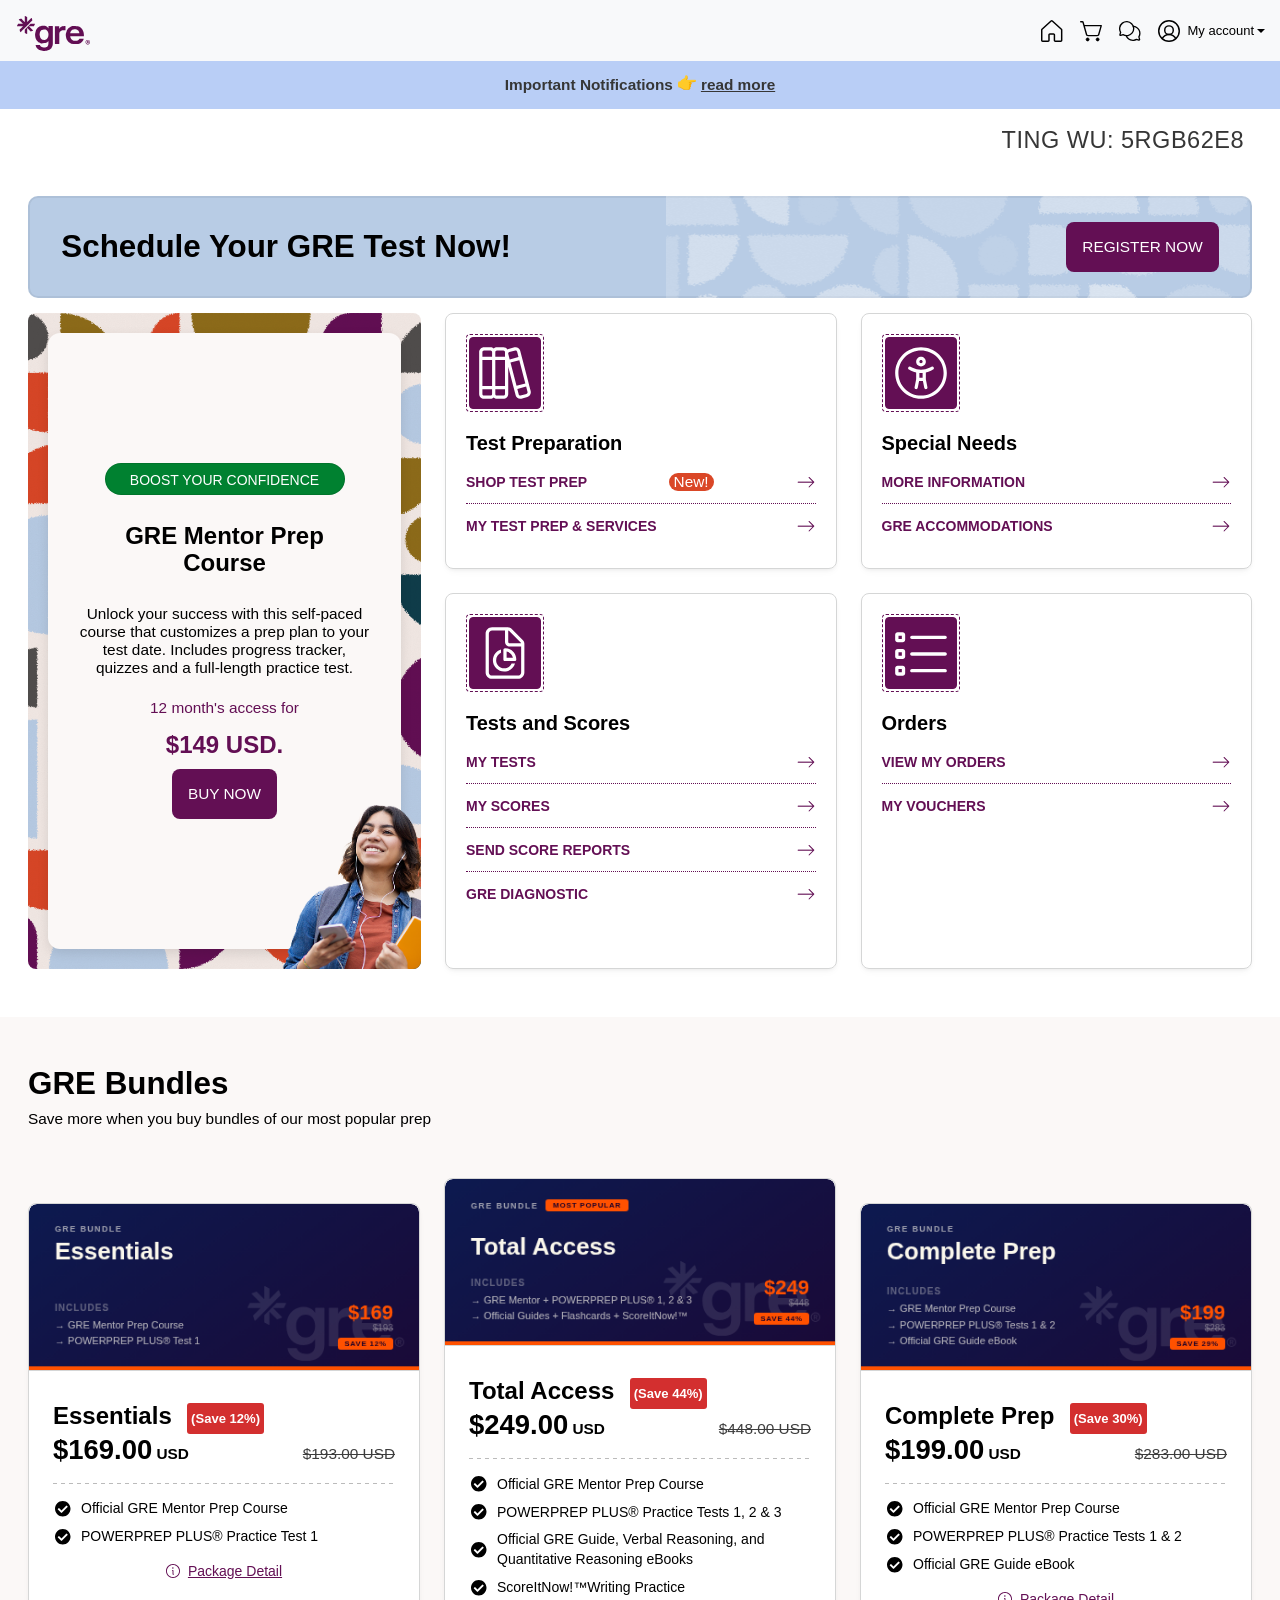
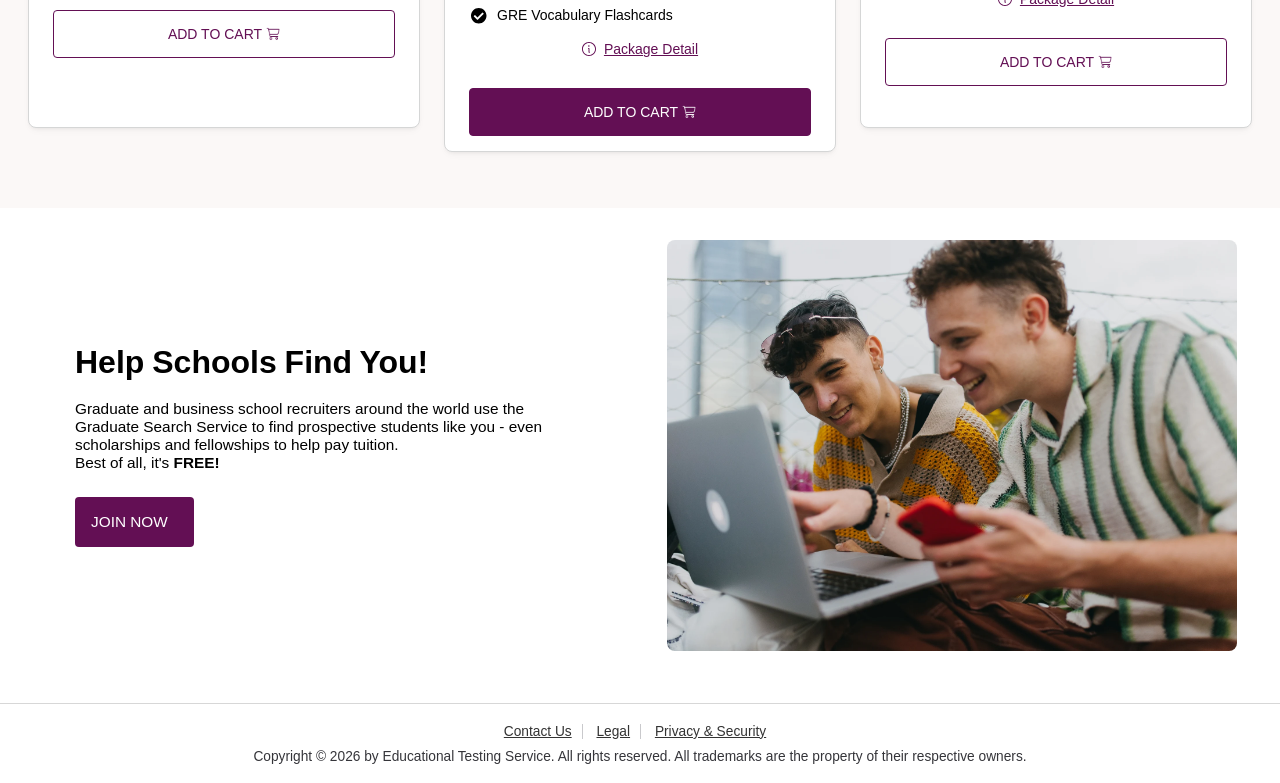
==== ereg/home.html @ 8f2cf872 "feat: refine GRE score report mobile layout" ====
﻿<html lang="en-us" class="wf-myriadprocondensed-n7-active wf-myriadprocondensed-n4-active wf-myriadprocondensed-n6-active wf-myriadprocondensed-i7-active wf-myriadprocondensed-i4-active wf-myriadprocondensed-i3-active wf-myriadpro-n7-active wf-myriadpro-i7-active wf-myriadpro-i4-active wf-myriadpro-n3-active wf-myriadpro-n4-active wf-myriadpro-n6-active wf-myriadpro-i6-active wf-aktivgrotesk-n4-active wf-aktivgrotesk-i4-active wf-aktivgrotesk-n7-active wf-aktivgrotesk-i7-active wf-active k-webkit k-webkit152"><head><style type="text/css">@font-face{font-family:myriad-pro-condensed;src:url(https://use.typekit.net/af/c63dde/0000000000000000000170a8/27/l?subset_id=2&fvd=n7&v=3) format("woff2"),url(https://use.typekit.net/af/c63dde/0000000000000000000170a8/27/d?subset_id=2&fvd=n7&v=3) format("woff"),url(https://use.typekit.net/af/c63dde/0000000000000000000170a8/27/a?subset_id=2&fvd=n7&v=3) format("opentype");font-weight:700;font-style:normal;font-stretch:normal;font-display:auto;}@font-face{font-family:myriad-pro-condensed;src:url(https://use.typekit.net/af/f72c04/0000000000000000000170a4/27/l?subset_id=2&fvd=n4&v=3) format("woff2"),url(https://use.typekit.net/af/f72c04/0000000000000000000170a4/27/d?subset_id=2&fvd=n4&v=3) format("woff"),url(https://use.typekit.net/af/f72c04/0000000000000000000170a4/27/a?subset_id=2&fvd=n4&v=3) format("opentype");font-weight:400;font-style:normal;font-stretch:normal;font-display:auto;}@font-face{font-family:myriad-pro-condensed;src:url(https://use.typekit.net/af/9369f8/0000000000000000000170a6/27/l?subset_id=2&fvd=n6&v=3) format("woff2"),url(https://use.typekit.net/af/9369f8/0000000000000000000170a6/27/d?subset_id=2&fvd=n6&v=3) format("woff"),url(https://use.typekit.net/af/9369f8/0000000000000000000170a6/27/a?subset_id=2&fvd=n6&v=3) format("opentype");font-weight:600;font-style:normal;font-stretch:normal;font-display:auto;}@font-face{font-family:myriad-pro-condensed;src:url(https://use.typekit.net/af/24a439/0000000000000000000170a9/27/l?subset_id=2&fvd=i7&v=3) format("woff2"),url(https://use.typekit.net/af/24a439/0000000000000000000170a9/27/d?subset_id=2&fvd=i7&v=3) format("woff"),url(https://use.typekit.net/af/24a439/0000000000000000000170a9/27/a?subset_id=2&fvd=i7&v=3) format("opentype");font-weight:700;font-style:italic;font-stretch:normal;font-display:auto;}@font-face{font-family:myriad-pro-condensed;src:url(https://use.typekit.net/af/af66cf/0000000000000000000170a5/27/l?subset_id=2&fvd=i4&v=3) format("woff2"),url(https://use.typekit.net/af/af66cf/0000000000000000000170a5/27/d?subset_id=2&fvd=i4&v=3) format("woff"),url(https://use.typekit.net/af/af66cf/0000000000000000000170a5/27/a?subset_id=2&fvd=i4&v=3) format("opentype");font-weight:400;font-style:italic;font-stretch:normal;font-display:auto;}@font-face{font-family:myriad-pro-condensed;src:url(https://use.typekit.net/af/eb9223/0000000000000000000170a3/27/l?subset_id=2&fvd=i3&v=3) format("woff2"),url(https://use.typekit.net/af/eb9223/0000000000000000000170a3/27/d?subset_id=2&fvd=i3&v=3) format("woff"),url(https://use.typekit.net/af/eb9223/0000000000000000000170a3/27/a?subset_id=2&fvd=i3&v=3) format("opentype");font-weight:300;font-style:italic;font-stretch:normal;font-display:auto;}@font-face{font-family:myriad-pro;src:url(https://use.typekit.net/af/1b1b1e/00000000000000000001709e/27/l?subset_id=2&fvd=n7&v=3) format("woff2"),url(https://use.typekit.net/af/1b1b1e/00000000000000000001709e/27/d?subset_id=2&fvd=n7&v=3) format("woff"),url(https://use.typekit.net/af/1b1b1e/00000000000000000001709e/27/a?subset_id=2&fvd=n7&v=3) format("opentype");font-weight:700;font-style:normal;font-stretch:normal;font-display:auto;}@font-face{font-family:myriad-pro;src:url(https://use.typekit.net/af/2e2357/00000000000000000001709f/27/l?subset_id=2&fvd=i7&v=3) format("woff2"),url(https://use.typekit.net/af/2e2357/00000000000000000001709f/27/d?subset_id=2&fvd=i7&v=3) format("woff"),url(https://use.typekit.net/af/2e2357/00000000000000000001709f/27/a?subset_id=2&fvd=i7&v=3) format("opentype");font-weight:700;font-style:italic;font-stretch:normal;font-display:auto;}@font-face{font-family:myriad-pro;src:url(https://use.typekit.net/af/d32e26/00000000000000000001709b/27/l?subset_id=2&fvd=i4&v=3) format("woff2"),url(https://use.typekit.net/af/d32e26/00000000000000000001709b/27/d?subset_id=2&fvd=i4&v=3) format("woff"),url(https://use.typekit.net/af/d32e26/00000000000000000001709b/27/a?subset_id=2&fvd=i4&v=3) format("opentype");font-weight:400;font-style:italic;font-stretch:normal;font-display:auto;}@font-face{font-family:myriad-pro;src:url(https://use.typekit.net/af/c630c3/000000000000000000017098/27/l?subset_id=2&fvd=n3&v=3) format("woff2"),url(https://use.typekit.net/af/c630c3/000000000000000000017098/27/d?subset_id=2&fvd=n3&v=3) format("woff"),url(https://use.typekit.net/af/c630c3/000000000000000000017098/27/a?subset_id=2&fvd=n3&v=3) format("opentype");font-weight:300;font-style:normal;font-stretch:normal;font-display:auto;}@font-face{font-family:myriad-pro;src:url(https://use.typekit.net/af/cafa63/00000000000000000001709a/27/l?subset_id=2&fvd=n4&v=3) format("woff2"),url(https://use.typekit.net/af/cafa63/00000000000000000001709a/27/d?subset_id=2&fvd=n4&v=3) format("woff"),url(https://use.typekit.net/af/cafa63/00000000000000000001709a/27/a?subset_id=2&fvd=n4&v=3) format("opentype");font-weight:400;font-style:normal;font-stretch:normal;font-display:auto;}@font-face{font-family:myriad-pro;src:url(https://use.typekit.net/af/80c5d0/00000000000000000001709c/27/l?subset_id=2&fvd=n6&v=3) format("woff2"),url(https://use.typekit.net/af/80c5d0/00000000000000000001709c/27/d?subset_id=2&fvd=n6&v=3) format("woff"),url(https://use.typekit.net/af/80c5d0/00000000000000000001709c/27/a?subset_id=2&fvd=n6&v=3) format("opentype");font-weight:600;font-style:normal;font-stretch:normal;font-display:auto;}@font-face{font-family:myriad-pro;src:url(https://use.typekit.net/af/d50a1b/00000000000000000001709d/27/l?subset_id=2&fvd=i6&v=3) format("woff2"),url(https://use.typekit.net/af/d50a1b/00000000000000000001709d/27/d?subset_id=2&fvd=i6&v=3) format("woff"),url(https://use.typekit.net/af/d50a1b/00000000000000000001709d/27/a?subset_id=2&fvd=i6&v=3) format("opentype");font-weight:600;font-style:italic;font-stretch:normal;font-display:auto;}@font-face{font-family:aktiv-grotesk;src:url(https://use.typekit.net/af/572e5b/00000000000000000001786f/27/l?primer=7cdcb44be4a7db8877ffa5c0007b8dd865b3bbc383831fe2ea177f62257a9191&fvd=n4&v=3) format("woff2"),url(https://use.typekit.net/af/572e5b/00000000000000000001786f/27/d?primer=7cdcb44be4a7db8877ffa5c0007b8dd865b3bbc383831fe2ea177f62257a9191&fvd=n4&v=3) format("woff"),url(https://use.typekit.net/af/572e5b/00000000000000000001786f/27/a?primer=7cdcb44be4a7db8877ffa5c0007b8dd865b3bbc383831fe2ea177f62257a9191&fvd=n4&v=3) format("opentype");font-weight:400;font-style:normal;font-stretch:normal;font-display:auto;}@font-face{font-family:aktiv-grotesk;src:url(https://use.typekit.net/af/24ee9c/000000000000000000017870/27/l?primer=7cdcb44be4a7db8877ffa5c0007b8dd865b3bbc383831fe2ea177f62257a9191&fvd=i4&v=3) format("woff2"),url(https://use.typekit.net/af/24ee9c/000000000000000000017870/27/d?primer=7cdcb44be4a7db8877ffa5c0007b8dd865b3bbc383831fe2ea177f62257a9191&fvd=i4&v=3) format("woff"),url(https://use.typekit.net/af/24ee9c/000000000000000000017870/27/a?primer=7cdcb44be4a7db8877ffa5c0007b8dd865b3bbc383831fe2ea177f62257a9191&fvd=i4&v=3) format("opentype");font-weight:400;font-style:italic;font-stretch:normal;font-display:auto;}@font-face{font-family:aktiv-grotesk;src:url(https://use.typekit.net/af/a5aede/000000000000000000017873/27/l?primer=7cdcb44be4a7db8877ffa5c0007b8dd865b3bbc383831fe2ea177f62257a9191&fvd=n7&v=3) format("woff2"),url(https://use.typekit.net/af/a5aede/000000000000000000017873/27/d?primer=7cdcb44be4a7db8877ffa5c0007b8dd865b3bbc383831fe2ea177f62257a9191&fvd=n7&v=3) format("woff"),url(https://use.typekit.net/af/a5aede/000000000000000000017873/27/a?primer=7cdcb44be4a7db8877ffa5c0007b8dd865b3bbc383831fe2ea177f62257a9191&fvd=n7&v=3) format("opentype");font-weight:700;font-style:normal;font-stretch:normal;font-display:auto;}@font-face{font-family:aktiv-grotesk;src:url(https://use.typekit.net/af/82306e/000000000000000000017874/27/l?primer=7cdcb44be4a7db8877ffa5c0007b8dd865b3bbc383831fe2ea177f62257a9191&fvd=i7&v=3) format("woff2"),url(https://use.typekit.net/af/82306e/000000000000000000017874/27/d?primer=7cdcb44be4a7db8877ffa5c0007b8dd865b3bbc383831fe2ea177f62257a9191&fvd=i7&v=3) format("woff"),url(https://use.typekit.net/af/82306e/000000000000000000017874/27/a?primer=7cdcb44be4a7db8877ffa5c0007b8dd865b3bbc383831fe2ea177f62257a9191&fvd=i7&v=3) format("opentype");font-weight:700;font-style:italic;font-stretch:normal;font-display:auto;}</style><style type="text/css">.tk-myriad-pro-condensed{font-family:"myriad-pro-condensed",sans-serif;}.tk-myriad-pro{font-family:"myriad-pro",sans-serif;}.tk-aktiv-grotesk{font-family:"aktiv-grotesk",sans-serif;}</style><style id="_goober"> .go2933276541{position:fixed;display:block;width:100%;height:0px;margin:0px;padding:0px;overflow:visible;transform-style:preserve-3d;background:transparent;backface-visibility:hidden;pointer-events:none;left:0px;z-index:9998;}.go2369186930{top:0px;z-index:9999;height:100%;width:100%;}.go1348078617{bottom:0px;}.go2417249464{position:fixed;z-index:9989;}.go3921366393{left:0;bottom:0;}.go3967842156{right:0;bottom:0;}.go613305155{left:0;top:0;}.go471583506{right:0;top:0;}.go3670563033{position:relative;overflow:hidden;display:none;}.go1041095097{display:block;}.go1632949049{position:absolute;pointer-events:none;width:101vw;height:101vh;background:rgba(0,0,0,0.7);opacity:0;z-index:-1;}.go2512015367{z-index:99998;opacity:0.8;visibility:visible;pointer-events:all;cursor:pointer;}.go1432718904{overflow:hidden;}.go812842568{display:block !important;position:static !important;box-sizing:border-box !important;background:transparent !important;border:none;min-height:0px !important;max-height:none !important;margin:0px;padding:0px !important;height:100% !important;width:1px !important;max-width:100% !important;min-width:100% !important;}.go722322694{transition:none !important;}.go3064412225{z-index:99999;visibility:hidden;position:absolute;inset:50vh auto auto 50%;left:50%;top:50%;transform:translate(-50%,-50%) translateY(100vh);pointer-events:none;max-height:95%;max-width:95%;}.go1656994552{pointer-events:auto !important;visibility:visible;transform:translate(-50%,-50%) translateY(0);transition:transform 0.75s linear(0,0.006,0.023 2.2%,0.096 4.8%,0.532 15.4%,0.72 21%,0.793,0.853 26.7%,0.902,0.941,0.968 36.2%,0.987 39.7%,1 43.7%,1.007 48.3%,1.009 55.3%,1.002 78.2%,1 );}.go456419034{transition:opacity 0.3s ease-in;}.go3128134379{pointer-events:auto !important;visibility:visible !important;max-height:95vh !important;transition:max-height 1s ease-in;}.go494047706{z-index:9999;width:100%;max-height:95%;position:fixed;visibility:hidden;}.go2481764524{z-index:9999;width:100%;max-height:95%;position:fixed;visibility:hidden;bottom:0px;}.go2685733372{visibility:hidden;}.go2985984737{visibility:visible !important;}.go3281949485{pointer-events:auto !important;visibility:visible !important;max-height:95vh !important;transform:none !important;}.go3508454897{z-index:9999;width:100%;max-height:95%;position:fixed;visibility:hidden;transition:transform 1s linear(0,0.006,0.022 2.3%,0.091 5.1%,0.18 7.6%,0.508 16.3%,0.607,0.691,0.762,0.822 28.4%,0.872,0.912 35.1%,0.944 38.9%,0.968 43%,0.985 47.6%,0.996 53.1%,1.001 58.4%,1.003 65.1%,1 );}.go988075951{z-index:9999;position:fixed;left:10px;top:10px;max-height:95vh !important;max-width:95%;visibility:hidden;}.go2699082514{z-index:9999;position:fixed;right:10px;top:10px;max-height:95vh !important;max-width:95%;visibility:hidden;}.go1595992025{z-index:9999;position:fixed;left:10px;bottom:10px;max-height:95vh !important;max-width:95%;visibility:hidden;}.go1222083472{z-index:9999;position:fixed;right:10px;bottom:10px;max-height:95vh !important;max-width:95%;visibility:hidden;}.go26732895{cursor:pointer;}.go2083580917{display:flex;justify-content:center;align-items:center;}</style><script type="text/javascript" integrity="sha384-UZ8VSKnyAt3SyrBuxWc9dyanoQvP2WzP7/QhQg3BRxgHxldcBIYm7g3USiljayrT" crossorigin="anonymous" async="" src="https://cdn.amplitude.com/libs/analytics-browser-gtm-2.42.5-min.js.gz"></script><script async="" src="https://snap.licdn.com/li.lms-analytics/insight.beta.min.js"></script><script async="" src="https://snap.licdn.com/li.lms-analytics/insight.beta.min.js"></script><script type="text/javascript" async="" src="https://analytics.tiktok.com/i18n/pixel/events.js?sdkid=D5T0SCRC77U3UMFCMPI0&amp;lib=ttq"></script><script type="text/javascript" async="" src="https://analytics.tiktok.com/i18n/pixel/events.js?sdkid=CSMDI7BC77U7NCGBQIHG&amp;lib=ttq"></script><script type="text/javascript" async="" src="https://www.redditstatic.com/ads/pixel.js?pixel_id=a2_ica3d5qna49c"></script><script type="text/javascript" async="" src="https://snap.licdn.com/li.lms-analytics/insight.min.js"></script><script type="text/javascript" async="" src="https://snap.licdn.com/li.lms-analytics/insight.min.js"></script><script type="text/javascript" async="" src="https://www.googletagmanager.com/gtag/js?id=AW-961899722&amp;cx=c&amp;gtm=4e6921h1"></script><script type="text/javascript" async="" src="https://www.googletagmanager.com/gtag/destination?id=AW-11040439592&amp;cx=c&amp;gtm=4e6921h1"></script><script type="text/javascript" async="" src="https://www.googletagmanager.com/gtag/destination?id=AW-961899722&amp;cx=c&amp;gtm=4e6921h1"></script><script type="text/javascript" src="https://cdn.segment.com/next-integrations/actions/amplitude-plugins/f12a4347e1080fb88155.js" async="" status="loaded"></script><script src="https://cdn.cookielaw.org/scripttemplates/202608.1.0/otBannerSdk.js" async="" type="text/javascript"></script><script type="text/javascript" async="" src="https://googleads.g.doubleclick.net/pagead/viewthroughconversion/11040439592/?random=1788790699670&amp;cv=11&amp;fst=1788790699670&amp;bg=ffffff&amp;guid=ON&amp;async=1&amp;gtm=45be6921h1v898456888z8813049603za20gzb813049603zd813049603xea&amp;gcd=13r3r3r3r5l1&amp;dma=0&amp;tag_exp=115616985~115938465~115938469~118897920~118897930~120213116~120385422~120469145~120469153&amp;u_w=2048&amp;u_h=1152&amp;url=https%3A%2F%2Fereg.ets.org%2Fereg%2Fhome%3F_p%3DGRI&amp;rcb=12&amp;frm=0&amp;tiba=Home%20Page&amp;ga_uid=G-LSPK6N3LCN.5RGB62E8&amp;did=dYWJhMj&amp;gdid=dYWJhMj&amp;hn=www.googleadservices.com&amp;npa=0&amp;pscdl=noapi&amp;auid=721264477.1788786871&amp;uaa=x86&amp;uab=64&amp;uafvl=Chromium%3B152.0.7977.76%7CNot%253FA_Brand%3B24.0.0.0%7CGoogle%2520Chrome%3B152.0.7977.76&amp;uamb=0&amp;uam=&amp;uap=Windows&amp;uapv=19.0.0&amp;uaw=0&amp;_tu=CA&amp;ept=9&amp;rfmt=3&amp;fmt=4"></script><script type="text/javascript" async="" src="https://googleads.g.doubleclick.net/pagead/viewthroughconversion/961899722/?random=1788790699732&amp;cv=11&amp;fst=1788790699732&amp;bg=ffffff&amp;guid=ON&amp;async=1&amp;en=gtag.config&amp;gtm=45be6921h1v9171148518z8813049603za20gzb813049603zd813049603xec&amp;gcd=13r3r3X3r5l1&amp;dma=0&amp;tag_exp=115616985~115938465~115938469~118897920~118897930~120213116~120385423~120469145~120469153~120914213&amp;u_w=2048&amp;u_h=1152&amp;url=https%3A%2F%2Fereg.ets.org%2Fereg%2Fhome%3F_p%3DGRI&amp;rcb=3&amp;frm=0&amp;tiba=Home%20Page&amp;ga_uid=G-LSPK6N3LCN.5RGB62E8&amp;did=dYWJhMj&amp;gdid=dYWJhMj&amp;hn=www.googleadservices.com&amp;npa=0&amp;pscdl=noapi&amp;auid=721264477.1788786871&amp;uaa=x86&amp;uab=64&amp;uafvl=Chromium%3B152.0.7977.76%7CNot%253FA_Brand%3B24.0.0.0%7CGoogle%2520Chrome%3B152.0.7977.76&amp;uamb=0&amp;uam=&amp;uap=Windows&amp;uapv=19.0.0&amp;uaw=0&amp;data=event%3Dgtag.config&amp;ept=9&amp;rfmt=3&amp;fmt=4"></script><style id="onetrust-style">#onetrust-banner-sdk .onetrust-vendors-list-handler{cursor:pointer;color:#1f96db;font-size:inherit;font-weight:bold;text-decoration:none;margin-left:5px;white-space:normal;word-wrap:break-word;text-align:left}#onetrust-banner-sdk .onetrust-vendors-list-handler:hover{color:#1f96db}#onetrust-banner-sdk:focus{outline:2px solid #000;outline-offset:-2px}#onetrust-banner-sdk a:focus{outline:2px solid #000}#onetrust-banner-sdk #onetrust-accept-btn-handler,#onetrust-banner-sdk #onetrust-reject-all-handler,#onetrust-banner-sdk #onetrust-pc-btn-handler{outline-offset:1px}#onetrust-banner-sdk.ot-bnr-w-logo .ot-bnr-logo{height:64px;width:64px}#onetrust-banner-sdk #onetrust-policy svg,#onetrust-banner-sdk .banner-option svg{height:13px;width:13px;margin-left:1px}#onetrust-banner-sdk #onetrust-policy svg.ot-ext-lnk,#onetrust-banner-sdk .banner-option svg.ot-ext-lnk{vertical-align:middle}#onetrust-banner-sdk .ot-tcf2-vendor-count.ot-text-bold{font-weight:bold}#onetrust-banner-sdk .ot-button-order-0{order:0}#onetrust-banner-sdk .ot-button-order-1{order:1}#onetrust-banner-sdk .ot-button-order-2{order:2}#onetrust-banner-sdk #onetrust-close-btn-container svg{height:10px;width:10px;pointer-events:none}#onetrust-banner-sdk .ot-close-icon,#onetrust-pc-sdk .ot-close-icon,#ot-sync-ntfy .ot-close-icon{background-size:contain;background-repeat:no-repeat;background-position:center;height:12px;width:12px}#onetrust-banner-sdk .powered-by-logo,#onetrust-banner-sdk .ot-pc-footer-logo a,#onetrust-pc-sdk .powered-by-logo,#onetrust-pc-sdk .ot-pc-footer-logo a,#ot-sync-ntfy .powered-by-logo,#ot-sync-ntfy .ot-pc-footer-logo a{background-size:contain;background-repeat:no-repeat;background-position:center;height:25px;width:152px;display:block;text-decoration:none;font-size:.75em}#onetrust-banner-sdk .powered-by-logo:hover,#onetrust-banner-sdk .ot-pc-footer-logo a:hover,#onetrust-pc-sdk .powered-by-logo:hover,#onetrust-pc-sdk .ot-pc-footer-logo a:hover,#ot-sync-ntfy .powered-by-logo:hover,#ot-sync-ntfy .ot-pc-footer-logo a:hover{color:#565656}#onetrust-banner-sdk h3 *,#onetrust-banner-sdk h4 *,#onetrust-banner-sdk h6 *,#onetrust-banner-sdk button *,#onetrust-banner-sdk a[data-parent-id] *,#onetrust-banner-sdk p[role=heading] *,#onetrust-pc-sdk h3 *,#onetrust-pc-sdk h4 *,#onetrust-pc-sdk h6 *,#onetrust-pc-sdk button *,#onetrust-pc-sdk a[data-parent-id] *,#onetrust-pc-sdk p[role=heading] *,#ot-sync-ntfy h3 *,#ot-sync-ntfy h4 *,#ot-sync-ntfy h6 *,#ot-sync-ntfy button *,#ot-sync-ntfy a[data-parent-id] *,#ot-sync-ntfy p[role=heading] *{font-size:inherit;font-weight:inherit;color:inherit}#onetrust-banner-sdk .ot-hide,#onetrust-pc-sdk .ot-hide,#ot-sync-ntfy .ot-hide{display:none !important}#onetrust-banner-sdk button.ot-link-btn:hover,#onetrust-pc-sdk button.ot-link-btn:hover,#ot-sync-ntfy button.ot-link-btn:hover{text-decoration:underline;opacity:1}#onetrust-pc-sdk .ot-sdk-row .ot-sdk-column{padding:0}#onetrust-pc-sdk .ot-sdk-container{padding-right:0}#onetrust-pc-sdk .ot-sdk-row{flex-direction:initial;width:100%}#onetrust-pc-sdk [type=checkbox]:checked,#onetrust-pc-sdk [type=checkbox]:not(:checked){pointer-events:initial}#onetrust-pc-sdk [type=checkbox]:disabled+label::before,#onetrust-pc-sdk [type=checkbox]:disabled+label:after,#onetrust-pc-sdk [type=checkbox]:disabled+label,#onetrust-pc-sdk [type=checkbox][aria-disabled=true]+label::before,#onetrust-pc-sdk [type=checkbox][aria-disabled=true]+label:after,#onetrust-pc-sdk [type=checkbox][aria-disabled=true]+label{pointer-events:none;opacity:.8}#onetrust-pc-sdk #vendor-list-content{transform:translate3d(0, 0, 0)}#onetrust-pc-sdk li input[type=checkbox]{z-index:1}#onetrust-pc-sdk li .ot-checkbox label{z-index:2}#onetrust-pc-sdk li .ot-checkbox input[type=checkbox]{height:auto;width:auto}#onetrust-pc-sdk li .host-title a,#onetrust-pc-sdk li .ot-host-name a,#onetrust-pc-sdk li .accordion-text,#onetrust-pc-sdk li .ot-acc-txt{z-index:2;position:relative}#onetrust-pc-sdk input{margin:3px .1ex}#onetrust-pc-sdk .pc-logo,#onetrust-pc-sdk .ot-pc-logo{height:60px;width:180px;background-position:center;background-size:contain;background-repeat:no-repeat;display:inline-flex;justify-content:center;align-items:center}#onetrust-pc-sdk .pc-logo img,#onetrust-pc-sdk .ot-pc-logo img{max-height:100%;max-width:100%}#onetrust-pc-sdk .pc-logo svg,#onetrust-pc-sdk .ot-pc-logo svg{height:60px;width:180px}#onetrust-pc-sdk #close-pc-btn-handler>svg{margin:auto;display:block;height:12px;width:12px}#onetrust-pc-sdk #ot-pc-desc svg,#onetrust-pc-sdk .ot-desc-cntr svg,#onetrust-pc-sdk .ot-cat-grp svg{height:13px;width:13px;margin-left:-7px;vertical-align:middle;margin-right:5px}#onetrust-pc-sdk #ot-pc-desc svg.ot-ext-lnk{margin-right:8px}#onetrust-pc-sdk #ot-pc-desc .ot-userid-desc svg.ot-ext-lnk,#onetrust-pc-sdk #ot-pc-desc~.ot-userid-desc svg.ot-ext-lnk{margin-left:3px;margin-right:8px}#onetrust-pc-sdk .ot-host-hdr>a{display:inline-block}#onetrust-pc-sdk input[aria-disabled=true],#onetrust-banner-sdk input[aria-disabled=true]{pointer-events:none;opacity:.6}#onetrust-pc-sdk input[aria-disabled=true]+label,#onetrust-banner-sdk input[aria-disabled=true]+label{pointer-events:none;opacity:.6;cursor:not-allowed}#onetrust-pc-sdk .screen-reader-only,#onetrust-pc-sdk .ot-scrn-rdr,.ot-sdk-cookie-policy .screen-reader-only,.ot-sdk-cookie-policy .ot-scrn-rdr{border:0;clip:rect(0 0 0 0);height:1px;margin:-1px;overflow:hidden;padding:0;position:absolute;width:1px}#onetrust-pc-sdk.ot-fade-in,.onetrust-pc-dark-filter.ot-fade-in,#onetrust-banner-sdk.ot-fade-in,.ot-confirm-dialog-overlay.ot-fade-in{animation-name:onetrust-fade-in;animation-duration:400ms;animation-timing-function:ease-in-out}#onetrust-pc-sdk.ot-hide{display:none !important}.onetrust-pc-dark-filter.ot-hide{display:none !important}#ot-sdk-btn.ot-sdk-show-settings,#ot-sdk-btn.optanon-show-settings{color:#fff;background-color:#468254;height:auto;white-space:normal;word-wrap:break-word;padding:.8em 2em;font-size:.8em;line-height:1.2;cursor:pointer;-moz-transition:.1s ease;-o-transition:.1s ease;-webkit-transition:1s ease;transition:.1s ease}#ot-sdk-btn.ot-sdk-show-settings:hover,#ot-sdk-btn.optanon-show-settings:hover{color:#fff;background-color:#2c6415}#ot-sdk-btn.ot-sdk-show-settings:active,#ot-sdk-btn.optanon-show-settings:active{color:#fff;background-color:#2c6415;border:1px solid rgba(162,192,169,.5)}.onetrust-pc-dark-filter{background:rgba(0,0,0,.5);z-index:2147483646;width:100%;height:100%;overflow:hidden;position:fixed;top:0;bottom:0;left:0}@keyframes onetrust-fade-in{0%{opacity:0}100%{opacity:1}}.ot-cookie-label{text-decoration:underline}@media only screen and (min-width: 426px)and (max-width: 896px)and (orientation: landscape){#onetrust-pc-sdk p{font-size:.75em}}#onetrust-banner-sdk .banner-option-input:focus+label{outline:1px solid #000;outline-style:auto}.category-vendors-list-handler+a:focus,.category-vendors-list-handler+a:focus-visible{outline:2px solid #000}#onetrust-pc-sdk .ot-userid-title{margin-top:10px}#onetrust-pc-sdk .ot-userid-title>span,#onetrust-pc-sdk .ot-userid-timestamp>span{font-weight:700}#onetrust-pc-sdk .ot-userid-desc{font-style:italic}#onetrust-pc-sdk .ot-host-desc a{pointer-events:initial}#onetrust-pc-sdk .ot-ven-hdr>p a{position:relative;z-index:2;pointer-events:initial}#onetrust-pc-sdk .ot-vnd-serv .ot-vnd-item .ot-vnd-info a,#onetrust-pc-sdk .ot-vs-list .ot-vnd-item .ot-vnd-info a{margin-right:8px}#onetrust-pc-sdk .ot-vnd-item svg.ot-ext-lnk{align-self:center}#onetrust-pc-sdk .ot-pc-footer-logo svg,#onetrust-pc-sdk .ot-pc-footer-logo img{width:136px;height:16px}#onetrust-pc-sdk .ot-pur-vdr-count{font-weight:400;font-size:.8em;padding-top:3px;display:block}#onetrust-pc-sdk p[role=heading] .ot-pur-vdr-count{font-weight:400 !important;font-size:.8em !important}#onetrust-banner-sdk #onetrust-policy .ot-optout-signal,#onetrust-pc-sdk #ot-pc-content .ot-optout-signal{border:1px solid #32ae88;border-radius:3px;padding:5px;margin-bottom:10px;background-color:#f9fffa;font-size:.85rem;line-height:2}#onetrust-banner-sdk #onetrust-policy .ot-optout-signal .ot-optout-icon,#onetrust-pc-sdk #ot-pc-content .ot-optout-signal .ot-optout-icon{display:inline;margin-right:5px}#onetrust-banner-sdk #onetrust-policy .ot-optout-signal svg,#onetrust-pc-sdk #ot-pc-content .ot-optout-signal svg{height:20px;width:30px}#onetrust-banner-sdk #onetrust-policy .ot-optout-signal svg.ot-source-sprite,#onetrust-pc-sdk #ot-pc-content .ot-optout-signal svg.ot-source-sprite{position:relative;bottom:-3px}#onetrust-banner-sdk #onetrust-policy .ot-optout-signal svg:not(.ot-source-sprite),#onetrust-pc-sdk #ot-pc-content .ot-optout-signal svg:not(.ot-source-sprite){transform:scale(0.5)}#onetrust-banner-sdk #onetrust-policy .ot-optout-signal svg:not(.ot-source-sprite) path,#onetrust-pc-sdk #ot-pc-content .ot-optout-signal svg:not(.ot-source-sprite) path{fill:#32ae88}#onetrust-consent-sdk .ot-general-modal{overflow:hidden;position:fixed;margin:0 auto;top:50%;left:50%;width:40%;padding:1.5rem;max-width:575px;min-width:575px;z-index:2147483647;border-radius:2.5px;transform:translate(-50%, -50%)}#onetrust-consent-sdk .ot-signature-health-group{margin-top:1rem;padding-left:1.25rem;padding-right:1.25rem;margin-bottom:.625rem;width:calc(100% - 2.5rem)}#onetrust-consent-sdk .ot-signature-health-group .ot-signature-health-form{gap:.5rem}#onetrust-consent-sdk .ot-signature-health .ot-signature-health-form{width:70%;gap:.35rem}#onetrust-consent-sdk .ot-signature-health .ot-signature-input{height:38px;padding:6px 10px;background-color:#fff;border:1px solid #d1d1d1;border-radius:4px;box-shadow:none;box-sizing:border-box}#onetrust-consent-sdk .ot-signature-health .ot-signature-subtitle{font-size:1.125rem}#onetrust-consent-sdk .ot-signature-health .ot-signature-group-title{font-size:1.25rem;font-weight:bold}#onetrust-consent-sdk .ot-signature-health,#onetrust-consent-sdk .ot-signature-health-group{display:flex;flex-direction:column;gap:1rem}#onetrust-consent-sdk .ot-signature-health .ot-signature-cont,#onetrust-consent-sdk .ot-signature-health-group .ot-signature-cont{display:flex;flex-direction:column;gap:.25rem}#onetrust-consent-sdk .ot-signature-health .ot-signature-paragraph,#onetrust-consent-sdk .ot-signature-health-group .ot-signature-paragraph{margin:0;line-height:20px;font-size:max(14px,.875rem)}#onetrust-consent-sdk .ot-signature-health .ot-health-signature-error,#onetrust-consent-sdk .ot-signature-health-group .ot-health-signature-error{color:#4d4d4d;font-size:min(12px,.75rem)}#onetrust-consent-sdk .ot-signature-health .ot-signature-buttons-cont,#onetrust-consent-sdk .ot-signature-health-group .ot-signature-buttons-cont{margin-top:max(.75rem,2%);gap:1rem;display:flex;justify-content:flex-end}#onetrust-consent-sdk .ot-signature-health .ot-signature-button,#onetrust-consent-sdk .ot-signature-health-group .ot-signature-button{flex:1;height:auto;color:#fff;cursor:pointer;line-height:1.2;min-width:125px;font-weight:600;font-size:.813em;border-radius:2px;padding:12px 10px;white-space:normal;word-wrap:break-word;word-break:break-word;background-color:#68b631;border:2px solid #68b631}#onetrust-consent-sdk .ot-signature-health .ot-signature-button.reject,#onetrust-consent-sdk .ot-signature-health-group .ot-signature-button.reject{background-color:#fff}#onetrust-consent-sdk .ot-input-field-cont{display:flex;flex-direction:column;gap:.5rem}#onetrust-consent-sdk .ot-input-field-cont .ot-signature-input{width:65%}#onetrust-consent-sdk .ot-signature-health-form{display:flex;flex-direction:column}#onetrust-consent-sdk .ot-signature-health-form .ot-signature-label{margin-bottom:0;line-height:20px;font-size:max(14px,.875rem)}#onetrust-consent-sdk #onetrust-sprite-svg{display:none}@media only screen and (max-width: 600px){#onetrust-consent-sdk .ot-general-modal{min-width:100%}#onetrust-consent-sdk .ot-signature-health .ot-signature-health-form{width:100%}#onetrust-consent-sdk .ot-input-field-cont .ot-signature-input{width:100%}}#onetrust-banner-sdk,#onetrust-pc-sdk,#ot-sdk-cookie-policy,#ot-sync-ntfy{font-size:16px}#onetrust-banner-sdk *,#onetrust-banner-sdk ::after,#onetrust-banner-sdk ::before,#onetrust-pc-sdk *,#onetrust-pc-sdk ::after,#onetrust-pc-sdk ::before,#ot-sdk-cookie-policy *,#ot-sdk-cookie-policy ::after,#ot-sdk-cookie-policy ::before,#ot-sync-ntfy *,#ot-sync-ntfy ::after,#ot-sync-ntfy ::before{-webkit-box-sizing:content-box;-moz-box-sizing:content-box;box-sizing:content-box}#onetrust-banner-sdk div,#onetrust-banner-sdk span,#onetrust-banner-sdk h1,#onetrust-banner-sdk h2,#onetrust-banner-sdk h3,#onetrust-banner-sdk h4,#onetrust-banner-sdk h5,#onetrust-banner-sdk h6,#onetrust-banner-sdk p,#onetrust-banner-sdk img,#onetrust-banner-sdk svg,#onetrust-banner-sdk button,#onetrust-banner-sdk section,#onetrust-banner-sdk a,#onetrust-banner-sdk label,#onetrust-banner-sdk input,#onetrust-banner-sdk ul,#onetrust-banner-sdk li,#onetrust-banner-sdk nav,#onetrust-banner-sdk table,#onetrust-banner-sdk thead,#onetrust-banner-sdk tr,#onetrust-banner-sdk td,#onetrust-banner-sdk tbody,#onetrust-banner-sdk .ot-main-content,#onetrust-banner-sdk .ot-toggle,#onetrust-banner-sdk #ot-content,#onetrust-banner-sdk #ot-pc-content,#onetrust-banner-sdk .checkbox,#onetrust-pc-sdk div,#onetrust-pc-sdk span,#onetrust-pc-sdk h1,#onetrust-pc-sdk h2,#onetrust-pc-sdk h3,#onetrust-pc-sdk h4,#onetrust-pc-sdk h5,#onetrust-pc-sdk h6,#onetrust-pc-sdk p,#onetrust-pc-sdk img,#onetrust-pc-sdk svg,#onetrust-pc-sdk button,#onetrust-pc-sdk section,#onetrust-pc-sdk a,#onetrust-pc-sdk label,#onetrust-pc-sdk input,#onetrust-pc-sdk ul,#onetrust-pc-sdk li,#onetrust-pc-sdk nav,#onetrust-pc-sdk table,#onetrust-pc-sdk thead,#onetrust-pc-sdk tr,#onetrust-pc-sdk td,#onetrust-pc-sdk tbody,#onetrust-pc-sdk .ot-main-content,#onetrust-pc-sdk .ot-toggle,#onetrust-pc-sdk #ot-content,#onetrust-pc-sdk #ot-pc-content,#onetrust-pc-sdk .checkbox,#ot-sdk-cookie-policy div,#ot-sdk-cookie-policy span,#ot-sdk-cookie-policy h1,#ot-sdk-cookie-policy h2,#ot-sdk-cookie-policy h3,#ot-sdk-cookie-policy h4,#ot-sdk-cookie-policy h5,#ot-sdk-cookie-policy h6,#ot-sdk-cookie-policy p,#ot-sdk-cookie-policy img,#ot-sdk-cookie-policy svg,#ot-sdk-cookie-policy button,#ot-sdk-cookie-policy section,#ot-sdk-cookie-policy a,#ot-sdk-cookie-policy label,#ot-sdk-cookie-policy input,#ot-sdk-cookie-policy ul,#ot-sdk-cookie-policy li,#ot-sdk-cookie-policy nav,#ot-sdk-cookie-policy table,#ot-sdk-cookie-policy thead,#ot-sdk-cookie-policy tr,#ot-sdk-cookie-policy td,#ot-sdk-cookie-policy tbody,#ot-sdk-cookie-policy .ot-main-content,#ot-sdk-cookie-policy .ot-toggle,#ot-sdk-cookie-policy #ot-content,#ot-sdk-cookie-policy #ot-pc-content,#ot-sdk-cookie-policy .checkbox,#ot-sync-ntfy div,#ot-sync-ntfy span,#ot-sync-ntfy h1,#ot-sync-ntfy h2,#ot-sync-ntfy h3,#ot-sync-ntfy h4,#ot-sync-ntfy h5,#ot-sync-ntfy h6,#ot-sync-ntfy p,#ot-sync-ntfy img,#ot-sync-ntfy svg,#ot-sync-ntfy button,#ot-sync-ntfy section,#ot-sync-ntfy a,#ot-sync-ntfy label,#ot-sync-ntfy input,#ot-sync-ntfy ul,#ot-sync-ntfy li,#ot-sync-ntfy nav,#ot-sync-ntfy table,#ot-sync-ntfy thead,#ot-sync-ntfy tr,#ot-sync-ntfy td,#ot-sync-ntfy tbody,#ot-sync-ntfy .ot-main-content,#ot-sync-ntfy .ot-toggle,#ot-sync-ntfy #ot-content,#ot-sync-ntfy #ot-pc-content,#ot-sync-ntfy .checkbox{font-family:inherit;font-weight:normal;-webkit-font-smoothing:auto;letter-spacing:normal;line-height:normal;padding:0;margin:0;height:auto;min-height:0;max-height:none;width:auto;min-width:0;max-width:none;border-radius:0;border:none;clear:none;float:none;position:static;bottom:auto;left:auto;right:auto;top:auto;text-align:left;text-decoration:none;text-indent:0;text-shadow:none;text-transform:none;white-space:normal;background:none;overflow:visible;vertical-align:baseline;visibility:visible;z-index:auto;box-shadow:none}#onetrust-banner-sdk img,#onetrust-pc-sdk img,#ot-sdk-cookie-policy img,#ot-sync-ntfy img{overflow:hidden !important}#onetrust-banner-sdk label:before,#onetrust-banner-sdk label:after,#onetrust-banner-sdk .checkbox:after,#onetrust-banner-sdk .checkbox:before,#onetrust-pc-sdk label:before,#onetrust-pc-sdk label:after,#onetrust-pc-sdk .checkbox:after,#onetrust-pc-sdk .checkbox:before,#ot-sdk-cookie-policy label:before,#ot-sdk-cookie-policy label:after,#ot-sdk-cookie-policy .checkbox:after,#ot-sdk-cookie-policy .checkbox:before,#ot-sync-ntfy label:before,#ot-sync-ntfy label:after,#ot-sync-ntfy .checkbox:after,#ot-sync-ntfy .checkbox:before{content:"";content:none}#onetrust-banner-sdk .ot-sdk-container,#onetrust-pc-sdk .ot-sdk-container,#ot-sdk-cookie-policy .ot-sdk-container{position:relative;width:100%;max-width:100%;margin:0 auto;padding:0 20px;box-sizing:border-box}#onetrust-banner-sdk .ot-sdk-column,#onetrust-banner-sdk .ot-sdk-columns,#onetrust-pc-sdk .ot-sdk-column,#onetrust-pc-sdk .ot-sdk-columns,#ot-sdk-cookie-policy .ot-sdk-column,#ot-sdk-cookie-policy .ot-sdk-columns{width:100%;float:left;box-sizing:border-box;padding:0;display:initial}@media(min-width: 400px){#onetrust-banner-sdk .ot-sdk-container,#onetrust-pc-sdk .ot-sdk-container,#ot-sdk-cookie-policy .ot-sdk-container{width:90%;padding:0}}@media(min-width: 550px){#onetrust-banner-sdk .ot-sdk-container,#onetrust-pc-sdk .ot-sdk-container,#ot-sdk-cookie-policy .ot-sdk-container{width:100%}#onetrust-banner-sdk .ot-sdk-column,#onetrust-banner-sdk .ot-sdk-columns,#onetrust-pc-sdk .ot-sdk-column,#onetrust-pc-sdk .ot-sdk-columns,#ot-sdk-cookie-policy .ot-sdk-column,#ot-sdk-cookie-policy .ot-sdk-columns{margin-left:4%}#onetrust-banner-sdk .ot-sdk-column:first-child,#onetrust-banner-sdk .ot-sdk-columns:first-child,#onetrust-pc-sdk .ot-sdk-column:first-child,#onetrust-pc-sdk .ot-sdk-columns:first-child,#ot-sdk-cookie-policy .ot-sdk-column:first-child,#ot-sdk-cookie-policy .ot-sdk-columns:first-child{margin-left:0}#onetrust-banner-sdk .ot-sdk-two.ot-sdk-columns,#onetrust-pc-sdk .ot-sdk-two.ot-sdk-columns,#ot-sdk-cookie-policy .ot-sdk-two.ot-sdk-columns{width:13.3333333333%}#onetrust-banner-sdk .ot-sdk-three.ot-sdk-columns,#onetrust-pc-sdk .ot-sdk-three.ot-sdk-columns,#ot-sdk-cookie-policy .ot-sdk-three.ot-sdk-columns{width:22%}#onetrust-banner-sdk .ot-sdk-four.ot-sdk-columns,#onetrust-pc-sdk .ot-sdk-four.ot-sdk-columns,#ot-sdk-cookie-policy .ot-sdk-four.ot-sdk-columns{width:30.6666666667%}#onetrust-banner-sdk .ot-sdk-eight.ot-sdk-columns,#onetrust-pc-sdk .ot-sdk-eight.ot-sdk-columns,#ot-sdk-cookie-policy .ot-sdk-eight.ot-sdk-columns{width:65.3333333333%}#onetrust-banner-sdk .ot-sdk-nine.ot-sdk-columns,#onetrust-pc-sdk .ot-sdk-nine.ot-sdk-columns,#ot-sdk-cookie-policy .ot-sdk-nine.ot-sdk-columns{width:74%}#onetrust-banner-sdk .ot-sdk-ten.ot-sdk-columns,#onetrust-pc-sdk .ot-sdk-ten.ot-sdk-columns,#ot-sdk-cookie-policy .ot-sdk-ten.ot-sdk-columns{width:82.6666666667%}#onetrust-banner-sdk .ot-sdk-eleven.ot-sdk-columns,#onetrust-pc-sdk .ot-sdk-eleven.ot-sdk-columns,#ot-sdk-cookie-policy .ot-sdk-eleven.ot-sdk-columns{width:91.3333333333%}#onetrust-banner-sdk .ot-sdk-twelve.ot-sdk-columns,#onetrust-pc-sdk .ot-sdk-twelve.ot-sdk-columns,#ot-sdk-cookie-policy .ot-sdk-twelve.ot-sdk-columns{width:100%;margin-left:0}}#onetrust-banner-sdk h1,#onetrust-banner-sdk h2,#onetrust-banner-sdk h3,#onetrust-banner-sdk h4,#onetrust-banner-sdk h5,#onetrust-banner-sdk h6,#onetrust-banner-sdk p[role=heading],#onetrust-pc-sdk h1,#onetrust-pc-sdk h2,#onetrust-pc-sdk h3,#onetrust-pc-sdk h4,#onetrust-pc-sdk h5,#onetrust-pc-sdk h6,#onetrust-pc-sdk p[role=heading],#ot-sdk-cookie-policy h1,#ot-sdk-cookie-policy h2,#ot-sdk-cookie-policy h3,#ot-sdk-cookie-policy h4,#ot-sdk-cookie-policy h5,#ot-sdk-cookie-policy h6,#ot-sdk-cookie-policy p[role=heading]{margin-top:0;font-weight:600;font-family:inherit}#onetrust-banner-sdk h1,#onetrust-pc-sdk h1,#ot-sdk-cookie-policy h1{font-size:1.5rem;line-height:1.2}#onetrust-banner-sdk h2,#onetrust-pc-sdk h2,#ot-sdk-cookie-policy h2{font-size:1.5rem;line-height:1.25}#onetrust-banner-sdk h3,#onetrust-pc-sdk h3,#ot-sdk-cookie-policy h3{font-size:1.5rem;line-height:1.3}#onetrust-banner-sdk h4,#onetrust-pc-sdk h4,#ot-sdk-cookie-policy h4{font-size:1.5rem;line-height:1.35}#onetrust-banner-sdk h5,#onetrust-pc-sdk h5,#ot-sdk-cookie-policy h5{font-size:1.5rem;line-height:1.5}#onetrust-banner-sdk h6,#onetrust-pc-sdk h6,#ot-sdk-cookie-policy h6{font-size:1.5rem;line-height:1.6}@media(min-width: 550px){#onetrust-banner-sdk h1,#onetrust-pc-sdk h1,#ot-sdk-cookie-policy h1{font-size:1.5rem}#onetrust-banner-sdk h2,#onetrust-pc-sdk h2,#ot-sdk-cookie-policy h2{font-size:1.5rem}#onetrust-banner-sdk h3,#onetrust-pc-sdk h3,#ot-sdk-cookie-policy h3{font-size:1.5rem}#onetrust-banner-sdk h4,#onetrust-pc-sdk h4,#ot-sdk-cookie-policy h4{font-size:1.5rem}#onetrust-banner-sdk h5,#onetrust-pc-sdk h5,#ot-sdk-cookie-policy h5{font-size:1.5rem}#onetrust-banner-sdk h6,#onetrust-pc-sdk h6,#ot-sdk-cookie-policy h6{font-size:1.5rem}}#onetrust-banner-sdk p:not([role=heading]),#onetrust-pc-sdk p:not([role=heading]),#ot-sdk-cookie-policy p:not([role=heading]){margin:0 0 1em 0;font-family:inherit;line-height:normal}#onetrust-banner-sdk a,#onetrust-pc-sdk a,#ot-sdk-cookie-policy a{color:#565656;text-decoration:none}#onetrust-banner-sdk a:hover,#onetrust-pc-sdk a:hover,#ot-sdk-cookie-policy a:hover{color:#565656;text-decoration:underline}#onetrust-banner-sdk .ot-sdk-button,#onetrust-banner-sdk button,#onetrust-pc-sdk .ot-sdk-button,#onetrust-pc-sdk button,#ot-sdk-cookie-policy .ot-sdk-button,#ot-sdk-cookie-policy button{margin-bottom:1rem;font-family:inherit}#onetrust-banner-sdk .ot-sdk-button,#onetrust-banner-sdk button,#onetrust-pc-sdk .ot-sdk-button,#onetrust-pc-sdk button,#ot-sdk-cookie-policy .ot-sdk-button,#ot-sdk-cookie-policy button{display:inline-block;height:38px;padding:0 30px;color:#555;text-align:center;font-size:.9em;font-weight:400;line-height:38px;letter-spacing:.01em;text-decoration:none;white-space:nowrap;background-color:rgba(0,0,0,0);border-radius:2px;border:1px solid #bbb;cursor:pointer;box-sizing:border-box}#onetrust-banner-sdk .ot-sdk-button:hover,#onetrust-banner-sdk :not(.ot-leg-btn-container):not(.ot-confirm-dialog-buttons)>button:not(.ot-link-btn):hover,#onetrust-banner-sdk :not(.ot-leg-btn-container):not(.ot-confirm-dialog-buttons)>button:not(.ot-link-btn):focus,#onetrust-pc-sdk .ot-sdk-button:hover,#onetrust-pc-sdk :not(.ot-leg-btn-container):not(.ot-confirm-dialog-buttons)>button:not(.ot-link-btn):hover,#onetrust-pc-sdk :not(.ot-leg-btn-container):not(.ot-confirm-dialog-buttons)>button:not(.ot-link-btn):focus,#ot-sdk-cookie-policy .ot-sdk-button:hover,#ot-sdk-cookie-policy :not(.ot-leg-btn-container):not(.ot-confirm-dialog-buttons)>button:not(.ot-link-btn):hover,#ot-sdk-cookie-policy :not(.ot-leg-btn-container):not(.ot-confirm-dialog-buttons)>button:not(.ot-link-btn):focus{color:#333;border-color:#888;opacity:.9}#onetrust-banner-sdk .ot-sdk-button:focus,#onetrust-banner-sdk :not(.ot-leg-btn-container)>button:focus,#onetrust-pc-sdk .ot-sdk-button:focus,#onetrust-pc-sdk :not(.ot-leg-btn-container)>button:focus,#ot-sdk-cookie-policy .ot-sdk-button:focus,#ot-sdk-cookie-policy :not(.ot-leg-btn-container)>button:focus{outline:2px solid #000}#onetrust-banner-sdk .ot-sdk-button.ot-sdk-button-primary,#onetrust-banner-sdk button.ot-sdk-button-primary,#onetrust-banner-sdk input[type=submit].ot-sdk-button-primary,#onetrust-banner-sdk input[type=reset].ot-sdk-button-primary,#onetrust-banner-sdk input[type=button].ot-sdk-button-primary,#onetrust-pc-sdk .ot-sdk-button.ot-sdk-button-primary,#onetrust-pc-sdk button.ot-sdk-button-primary,#onetrust-pc-sdk input[type=submit].ot-sdk-button-primary,#onetrust-pc-sdk input[type=reset].ot-sdk-button-primary,#onetrust-pc-sdk input[type=button].ot-sdk-button-primary,#ot-sdk-cookie-policy .ot-sdk-button.ot-sdk-button-primary,#ot-sdk-cookie-policy button.ot-sdk-button-primary,#ot-sdk-cookie-policy input[type=submit].ot-sdk-button-primary,#ot-sdk-cookie-policy input[type=reset].ot-sdk-button-primary,#ot-sdk-cookie-policy input[type=button].ot-sdk-button-primary{color:#fff;background-color:#33c3f0;border-color:#33c3f0}#onetrust-banner-sdk .ot-sdk-button.ot-sdk-button-primary:hover,#onetrust-banner-sdk button.ot-sdk-button-primary:hover,#onetrust-banner-sdk input[type=submit].ot-sdk-button-primary:hover,#onetrust-banner-sdk input[type=reset].ot-sdk-button-primary:hover,#onetrust-banner-sdk input[type=button].ot-sdk-button-primary:hover,#onetrust-banner-sdk .ot-sdk-button.ot-sdk-button-primary:focus,#onetrust-banner-sdk button.ot-sdk-button-primary:focus,#onetrust-banner-sdk input[type=submit].ot-sdk-button-primary:focus,#onetrust-banner-sdk input[type=reset].ot-sdk-button-primary:focus,#onetrust-banner-sdk input[type=button].ot-sdk-button-primary:focus,#onetrust-pc-sdk .ot-sdk-button.ot-sdk-button-primary:hover,#onetrust-pc-sdk button.ot-sdk-button-primary:hover,#onetrust-pc-sdk input[type=submit].ot-sdk-button-primary:hover,#onetrust-pc-sdk input[type=reset].ot-sdk-button-primary:hover,#onetrust-pc-sdk input[type=button].ot-sdk-button-primary:hover,#onetrust-pc-sdk .ot-sdk-button.ot-sdk-button-primary:focus,#onetrust-pc-sdk button.ot-sdk-button-primary:focus,#onetrust-pc-sdk input[type=submit].ot-sdk-button-primary:focus,#onetrust-pc-sdk input[type=reset].ot-sdk-button-primary:focus,#onetrust-pc-sdk input[type=button].ot-sdk-button-primary:focus,#ot-sdk-cookie-policy .ot-sdk-button.ot-sdk-button-primary:hover,#ot-sdk-cookie-policy button.ot-sdk-button-primary:hover,#ot-sdk-cookie-policy input[type=submit].ot-sdk-button-primary:hover,#ot-sdk-cookie-policy input[type=reset].ot-sdk-button-primary:hover,#ot-sdk-cookie-policy input[type=button].ot-sdk-button-primary:hover,#ot-sdk-cookie-policy .ot-sdk-button.ot-sdk-button-primary:focus,#ot-sdk-cookie-policy button.ot-sdk-button-primary:focus,#ot-sdk-cookie-policy input[type=submit].ot-sdk-button-primary:focus,#ot-sdk-cookie-policy input[type=reset].ot-sdk-button-primary:focus,#ot-sdk-cookie-policy input[type=button].ot-sdk-button-primary:focus{color:#fff;background-color:#1eaedb;border-color:#1eaedb}#onetrust-banner-sdk input[type=text],#onetrust-pc-sdk input[type=text],#ot-sdk-cookie-policy input[type=text]{height:38px;padding:6px 10px;background-color:#fff;border:1px solid #707070;border-radius:4px;box-shadow:none;box-sizing:border-box}#onetrust-banner-sdk input[type=text],#onetrust-pc-sdk input[type=text],#ot-sdk-cookie-policy input[type=text]{-webkit-appearance:none;-moz-appearance:none;appearance:none}#onetrust-banner-sdk input[type=text]:focus,#onetrust-pc-sdk input[type=text]:focus,#ot-sdk-cookie-policy input[type=text]:focus{border:1px solid #000;outline:0}#onetrust-banner-sdk label,#onetrust-pc-sdk label,#ot-sdk-cookie-policy label{display:block;margin-bottom:.5rem;font-weight:600}#onetrust-banner-sdk input[type=checkbox],#onetrust-pc-sdk input[type=checkbox],#ot-sdk-cookie-policy input[type=checkbox]{display:inline}#onetrust-banner-sdk ul,#onetrust-pc-sdk ul,#ot-sdk-cookie-policy ul{list-style:circle inside}#onetrust-banner-sdk ul,#onetrust-pc-sdk ul,#ot-sdk-cookie-policy ul{padding-left:0;margin-top:0}#onetrust-banner-sdk ul ul,#onetrust-pc-sdk ul ul,#ot-sdk-cookie-policy ul ul{margin:1.5rem 0 1.5rem 3rem;font-size:90%}#onetrust-banner-sdk li,#onetrust-pc-sdk li,#ot-sdk-cookie-policy li{margin-bottom:1rem}#onetrust-banner-sdk th,#onetrust-banner-sdk td,#onetrust-pc-sdk th,#onetrust-pc-sdk td,#ot-sdk-cookie-policy th,#ot-sdk-cookie-policy td{padding:12px 15px;text-align:left;border-bottom:1px solid #e1e1e1}#onetrust-banner-sdk button,#onetrust-pc-sdk button,#ot-sdk-cookie-policy button{margin-bottom:1rem;font-family:inherit}#onetrust-banner-sdk .ot-sdk-container:after,#onetrust-banner-sdk .ot-sdk-row:after,#onetrust-pc-sdk .ot-sdk-container:after,#onetrust-pc-sdk .ot-sdk-row:after,#ot-sdk-cookie-policy .ot-sdk-container:after,#ot-sdk-cookie-policy .ot-sdk-row:after{content:"";display:table;clear:both}#onetrust-banner-sdk .ot-sdk-row,#onetrust-pc-sdk .ot-sdk-row,#ot-sdk-cookie-policy .ot-sdk-row{margin:0;max-width:none;display:block}.ot-go-modal-error-msg:empty{margin:0;line-height:0}#onetrust-banner-sdk div.ot-go-modal-overlay:not(.ot-hide){background:rgba(0,0,0,.5);z-index:2147483648;width:100%;height:100%;overflow:hidden;position:fixed;top:0;left:0}#onetrust-banner-sdk div.ot-go-modal-overlay:not(.ot-hide) .ot-go-modal{display:flex;flex-direction:column;overflow:hidden;position:relative;margin:5% auto;width:440px;max-width:90%;max-height:90vh;border-radius:8px;z-index:2147483649;background-color:#fff;box-shadow:0 4px 24px rgba(0,0,0,.15)}#onetrust-banner-sdk div.ot-go-modal-overlay:not(.ot-hide) .ot-go-modal-header{display:flex;justify-content:flex-end;align-items:center;padding:12px 16px}#onetrust-banner-sdk div.ot-go-modal-overlay:not(.ot-hide) .ot-go-modal-header .ot-go-modal-close{width:44px;height:44px;background-size:12px;margin:-18px -18px 0 0;border:none;display:inline-block;padding:0;background-repeat:no-repeat;background-position:center;position:absolute;top:1em;cursor:pointer}#onetrust-banner-sdk div.ot-go-modal-overlay:not(.ot-hide) .ot-go-modal-body{padding:0 28px 28px;overflow-y:auto}#onetrust-banner-sdk div.ot-go-modal-overlay:not(.ot-hide) .ot-go-modal-title{font-size:1.25em;font-weight:700;margin-bottom:12px;text-align:center}#onetrust-banner-sdk div.ot-go-modal-overlay:not(.ot-hide) .ot-go-modal-desc{font-size:.88em;margin:0 0 20px;line-height:1.5;text-align:center}#onetrust-banner-sdk div.ot-go-modal-overlay:not(.ot-hide) .ot-go-modal-input-wrapper{position:relative;margin-bottom:4px}#onetrust-banner-sdk div.ot-go-modal-overlay:not(.ot-hide) .ot-go-modal-input-wrapper .ot-go-modal-email{width:100%;padding:10px 36px 10px 12px;border:1px solid #d8d8d8;border-radius:4px;font-size:.95em;outline:none;box-sizing:border-box;color:inherit;background-color:rgba(0,0,0,0)}#onetrust-banner-sdk div.ot-go-modal-overlay:not(.ot-hide) .ot-go-modal-input-wrapper .ot-go-modal-email::placeholder{color:inherit;opacity:.6}#onetrust-banner-sdk div.ot-go-modal-overlay:not(.ot-hide) .ot-go-modal-input-wrapper .ot-go-modal-error-icon{position:absolute;right:10px;top:50%;transform:translateY(-50%);width:16px;height:16px;border-radius:50%;background-color:#d93025}#onetrust-banner-sdk div.ot-go-modal-overlay:not(.ot-hide) .ot-go-modal-input-wrapper .ot-go-modal-error-icon::after{content:"!";color:#fff;font-size:11px;font-weight:bold;display:flex;align-items:center;justify-content:center;height:100%}#onetrust-banner-sdk div.ot-go-modal-overlay:not(.ot-hide) .ot-go-modal-error-msg{color:#d93025 !important;font-size:.82em;margin:4px 0 8px}#onetrust-banner-sdk div.ot-go-modal-overlay:not(.ot-hide) .ot-go-modal-buttons{display:flex;gap:12px;margin-top:20px}#onetrust-banner-sdk div.ot-go-modal-overlay:not(.ot-hide) .ot-go-modal-buttons .ot-go-modal-cancel,#onetrust-banner-sdk div.ot-go-modal-overlay:not(.ot-hide) .ot-go-modal-buttons .ot-go-modal-submit{flex:1;padding:10px 16px;border-radius:4px;font-size:.88em;font-weight:600;cursor:pointer;text-align:center;box-sizing:border-box}#onetrust-banner-sdk div.ot-go-modal-overlay:not(.ot-hide) .ot-go-modal-buttons .ot-go-modal-cancel{border:1px solid;background-color:rgba(0,0,0,0)}#onetrust-banner-sdk div.ot-go-modal-overlay:not(.ot-hide) .ot-go-modal-buttons .ot-go-modal-cancel:hover{background-color:rgba(0,0,0,.05)}#onetrust-banner-sdk div.ot-go-modal-overlay:not(.ot-hide) .ot-go-modal-buttons .ot-go-modal-submit{position:relative}#onetrust-banner-sdk div.ot-go-modal-overlay:not(.ot-hide) .ot-go-modal-buttons .ot-go-modal-submit:hover:not(.ot-go-btn-loading){opacity:.8}#onetrust-banner-sdk div.ot-go-modal-overlay:not(.ot-hide) .ot-go-modal-buttons .ot-go-modal-submit.ot-go-btn-loading{pointer-events:none;opacity:.85}#onetrust-banner-sdk div.ot-go-modal-overlay:not(.ot-hide) .ot-go-modal-buttons .ot-go-modal-submit .ot-go-btn-spinner{display:inline-block;width:16px;height:16px;border:2px solid rgba(255,255,255,.3);border-top-color:#fff;border-radius:50%;animation:ot-go-spin .6s linear infinite;vertical-align:middle}#onetrust-banner-sdk div.ot-go-modal-overlay:not(.ot-hide) .ot-go-modal-success-state{text-align:center;padding:20px 0}#onetrust-banner-sdk div.ot-go-modal-overlay:not(.ot-hide) .ot-go-modal-success-state .ot-go-success-shield{width:56px;height:56px;margin:0 auto 20px}#onetrust-banner-sdk div.ot-go-modal-overlay:not(.ot-hide) .ot-go-modal-success-state .ot-go-modal-confirm-msg{font-size:.95em;color:inherit;margin-bottom:24px;line-height:1.5;padding:0 10px}#onetrust-banner-sdk div.ot-go-modal-overlay:not(.ot-hide) .ot-go-modal-success-state .ot-go-modal-close-btn{display:block;width:100%;border-radius:4px;font-size:.88em;font-weight:600;cursor:pointer;box-sizing:border-box}#onetrust-banner-sdk div.ot-go-modal-overlay:not(.ot-hide) .ot-go-modal-success-state .ot-go-modal-close-btn:hover{opacity:.8}#onetrust-banner-sdk div.ot-go-modal-overlay:not(.ot-hide) .ot-go-modal-buttons .ot-go-modal-cancel,#onetrust-banner-sdk div.ot-go-modal-overlay:not(.ot-hide) .ot-go-modal-buttons .ot-go-modal-submit{padding:0}@media(max-width: 500px){#onetrust-banner-sdk div.ot-go-modal-overlay:not(.ot-hide) .ot-go-modal{width:95%;margin:10% auto}.ot-go-modal-buttons{flex-direction:column;gap:0px !important;flex-direction:column-reverse !important}.ot-go-modal-buttons .ot-go-modal-cancel,.ot-go-modal-buttons .ot-go-modal-submit{width:100%;flex:none}}@keyframes ot-go-spin{0%{transform:rotate(0deg)}100%{transform:rotate(360deg)}}#onetrust-banner-sdk{box-shadow:0 0 18px rgba(0,0,0,.2)}#onetrust-banner-sdk.otCenterRounded{z-index:2147483645;top:10%;position:fixed;right:0;background-color:#fff;width:60%;max-width:min(650px,100vw - 2em);border-radius:2.5px;left:1em;margin:0 auto;font-size:14px;max-height:90%;overflow-x:hidden;overflow-y:auto}#onetrust-banner-sdk.otRelFont{font-size:.875rem}#onetrust-banner-sdk::-webkit-scrollbar{width:11px}#onetrust-banner-sdk::-webkit-scrollbar-thumb{border-radius:10px;background:#c1c1c1}#onetrust-banner-sdk{scrollbar-arrow-color:#c1c1c1;scrollbar-darkshadow-color:#c1c1c1;scrollbar-face-color:#c1c1c1;scrollbar-shadow-color:#c1c1c1}#onetrust-banner-sdk h3,#onetrust-banner-sdk p{color:dimgray}#onetrust-banner-sdk #onetrust-policy{margin-top:40px}#onetrust-banner-sdk #onetrust-policy-title{float:left;text-align:left;font-size:1em;line-height:1.4;margin-bottom:0;padding:0 0 10px 30px;width:calc(100% - 90px)}#onetrust-banner-sdk #onetrust-policy-text,#onetrust-banner-sdk .ot-b-addl-desc,#onetrust-banner-sdk .ot-gv-list-handler{clear:both;float:left;margin:0 30px 10px 30px;font-size:.813em;line-height:1.5}#onetrust-banner-sdk #onetrust-policy-text *,#onetrust-banner-sdk .ot-b-addl-desc *,#onetrust-banner-sdk .ot-gv-list-handler *{line-height:inherit;font-size:inherit;margin:0}#onetrust-banner-sdk .ot-optout-signal{margin:0 1.875rem .625rem 1.875rem}#onetrust-banner-sdk .ot-gv-list-handler{padding:0;border:0;height:auto;width:auto}#onetrust-banner-sdk .ot-b-addl-desc{display:block}#onetrust-banner-sdk #onetrust-button-group-parent{padding:15px 30px;text-align:center}#onetrust-banner-sdk #onetrust-button-group-parent:not(.has-reject-all-button) #onetrust-button-group{text-align:right}#onetrust-banner-sdk #onetrust-button-group{text-align:center;display:inline-block;width:100%}#onetrust-banner-sdk #onetrust-button-group.ot-button-order-container{display:flex;flex-wrap:wrap;justify-content:flex-end}#onetrust-banner-sdk #onetrust-button-group.ot-button-order-container *[class*=ot-button-order-]:nth-of-type(1){margin-right:auto !important}#onetrust-banner-sdk #onetrust-button-group.ot-button-order-container *[class*=ot-button-order-]:nth-of-type(2){margin-right:1em !important}#onetrust-banner-sdk #onetrust-button-group.ot-button-order-container *[class*=ot-button-order-]:last-of-type{margin-right:0 !important}#onetrust-banner-sdk #onetrust-reject-all-handler,#onetrust-banner-sdk #onetrust-pc-btn-handler{margin-right:1em}#onetrust-banner-sdk #onetrust-pc-btn-handler{border:1px solid #6cc04a;max-width:45%}#onetrust-banner-sdk .banner-actions-container{float:right;width:50%}#onetrust-banner-sdk #onetrust-pc-btn-handler.cookie-setting-link{background-color:#fff;border:none;color:#6cc04a;text-decoration:underline;padding-left:0;padding-right:0}#onetrust-banner-sdk #onetrust-accept-btn-handler,#onetrust-banner-sdk #onetrust-reject-all-handler,#onetrust-banner-sdk #onetrust-pc-btn-handler{background-color:#6cc04a;color:#fff;border-color:#6cc04a;min-width:135px;padding:12px 10px;letter-spacing:.05em;line-height:1.4;font-size:.813em;font-weight:600;height:auto;white-space:normal;word-break:break-word;word-wrap:break-word}#onetrust-banner-sdk .has-reject-all-button #onetrust-pc-btn-handler{float:left;max-width:calc(40% - 18px)}#onetrust-banner-sdk .has-reject-all-button #onetrust-pc-btn-handler.cookie-setting-link{text-align:left;margin-right:0}#onetrust-banner-sdk .has-reject-all-button .banner-actions-container{max-width:60%;width:auto}#onetrust-banner-sdk .ot-close-icon{width:44px;height:44px;background-size:12px;margin:-18px -18px 0 0;border:none;display:inline-block;padding:0}#onetrust-banner-sdk #onetrust-close-btn-container{position:absolute;right:24px;top:20px}#onetrust-banner-sdk .banner_logo{display:none}#onetrust-banner-sdk.ot-bnr-w-logo #onetrust-policy{margin-top:10px}#onetrust-banner-sdk.ot-bnr-w-logo .ot-bnr-logo{margin:4px 25px}#onetrust-banner-sdk #banner-options{float:left;padding:0 30px;width:calc(100% - 90px)}#onetrust-banner-sdk .banner-option{margin-bottom:10px}#onetrust-banner-sdk .banner-option-input{cursor:pointer;width:auto;height:auto;border:none;padding:0;padding-right:3px;margin:0 0 6px;font-size:.82em;line-height:1.4}#onetrust-banner-sdk .banner-option-input *{pointer-events:none;font-size:inherit;line-height:inherit}#onetrust-banner-sdk .banner-option-input[aria-expanded=true] .ot-arrow-container{transform:rotate(90deg)}#onetrust-banner-sdk .banner-option-input[aria-expanded=true]~.banner-option-details{height:auto;display:block}#onetrust-banner-sdk .banner-option-header{cursor:pointer;display:inline-block}#onetrust-banner-sdk .banner-option-header :first-child{color:dimgray;font-weight:bold;float:left}#onetrust-banner-sdk .ot-arrow-container,#onetrust-banner-sdk .banner-option-details{transition:all 300ms ease-in 0s;-webkit-transition:all 300ms ease-in 0s;-moz-transition:all 300ms ease-in 0s;-o-transition:all 300ms ease-in 0s}#onetrust-banner-sdk .ot-arrow-container{display:inline-block;border-top:6px solid rgba(0,0,0,0);border-bottom:6px solid rgba(0,0,0,0);border-left:6px solid dimgray;margin-left:10px;vertical-align:middle}#onetrust-banner-sdk .banner-option-details{display:none;font-size:.83em;line-height:1.5;height:0px;padding:10px 10px 5px 10px}#onetrust-banner-sdk .banner-option-details *{font-size:inherit;line-height:inherit;color:dimgray}#onetrust-banner-sdk .ot-dpd-container{float:left;margin:0 30px 10px 30px}#onetrust-banner-sdk .ot-dpd-title{font-weight:bold;padding-bottom:10px}#onetrust-banner-sdk .ot-dpd-title{font-size:1em;line-height:1.4}#onetrust-banner-sdk .ot-dpd-desc{font-size:.813em;line-height:1.5;margin-bottom:0}#onetrust-banner-sdk .ot-dpd-desc *{margin:0}#onetrust-banner-sdk .onetrust-vendors-list-handler{display:block;margin-left:0px;margin-top:5px;padding:0;margin-bottom:0;border:0;line-height:normal;height:auto;width:auto}#onetrust-banner-sdk :not(.ot-dpd-desc)>.ot-b-addl-desc{float:left;margin:0 30px 10px 30px}#onetrust-banner-sdk .ot-dpd-desc>.ot-b-addl-desc{margin-top:10px;margin-bottom:10px;font-size:1em;line-height:1.5;float:none}#onetrust-banner-sdk #onetrust-policy-text a{font-weight:bold}#onetrust-banner-sdk.ot-close-btn-link #onetrust-close-btn-container{top:15px;transform:none;right:15px}#onetrust-banner-sdk.ot-close-btn-link #onetrust-close-btn-container button{padding:0;white-space:pre-wrap;border:none;height:auto;line-height:1.5;text-decoration:underline;font-size:.75em}#onetrust-banner-sdk.ot-close-btn-link.ot-wo-title #onetrust-group-container{margin-top:20px}@media only screen and (max-width: 425px){#onetrust-banner-sdk #onetrust-accept-btn-handler,#onetrust-banner-sdk #onetrust-reject-all-handler,#onetrust-banner-sdk #onetrust-pc-btn-handler{width:100%;margin-bottom:10px}#onetrust-banner-sdk #onetrust-pc-btn-handler,#onetrust-banner-sdk #onetrust-reject-all-handler{margin-right:0}#onetrust-banner-sdk .has-reject-all-button #onetrust-pc-btn-handler.cookie-setting-link{text-align:center}#onetrust-banner-sdk .banner-actions-container,#onetrust-banner-sdk #onetrust-pc-btn-handler{width:100%;max-width:none}#onetrust-banner-sdk.otCenterRounded{left:0;width:95%;top:50%;transform:translateY(-50%);-webkit-transform:translateY(-50%)}}@media only screen and (max-width: 600px){#onetrust-banner-sdk .ot-sdk-container{width:auto;padding:0}#onetrust-banner-sdk #onetrust-policy-title{padding:0 22px 10px 22px}#onetrust-banner-sdk #onetrust-policy-text,#onetrust-banner-sdk :not(.ot-dpd-desc)>.ot-b-addl-desc,#onetrust-banner-sdk .ot-dpd-container{margin:0 22px 10px 22px;width:calc(100% - 44px)}#onetrust-banner-sdk #onetrust-button-group-parent{padding:15px 22px}#onetrust-banner-sdk #banner-options{padding:0 22px;width:calc(100% - 44px)}#onetrust-banner-sdk .banner-option{margin-bottom:6px}#onetrust-banner-sdk .has-reject-all-button #onetrust-pc-btn-handler{float:none;max-width:100%}#onetrust-banner-sdk .has-reject-all-button .banner-actions-container{width:100%;text-align:center;max-width:100%}#onetrust-banner-sdk.ot-close-btn-link #onetrust-group-container{margin-top:20px}#onetrust-banner-sdk #onetrust-button-group.ot-button-order-container *[class*=ot-button-order-]:nth-of-type(1),#onetrust-banner-sdk #onetrust-button-group.ot-button-order-container *[class*=ot-button-order-]:nth-of-type(2),#onetrust-banner-sdk #onetrust-button-group.ot-button-order-container *[class*=ot-button-order-]:last-of-type{flex-basis:100%;margin-right:0 !important}}@media only screen and (min-width: 426px)and (max-width: 896px){#onetrust-banner-sdk.otCenterRounded{left:0;top:15%;transform:translateY(-13%);-webkit-transform:translateY(-13%);max-width:600px;width:95%}}
        
        #onetrust-consent-sdk #onetrust-banner-sdk {
            background-color: #FFFFFF;
        }
        
        #onetrust-consent-sdk #onetrust-policy-title,
        #onetrust-consent-sdk #onetrust-policy-text,
        #onetrust-consent-sdk .ot-b-addl-desc,
        #onetrust-consent-sdk .ot-dpd-desc,
        #onetrust-consent-sdk .ot-dpd-title,
        #onetrust-consent-sdk #onetrust-policy-text *:not(.onetrust-vendors-list-handler),
        #onetrust-consent-sdk .ot-dpd-desc *:not(.onetrust-vendors-list-handler),
        #onetrust-consent-sdk #onetrust-banner-sdk #banner-options *,
        #onetrust-banner-sdk .ot-cat-header,
        #onetrust-banner-sdk .ot-optout-signal,
        #onetrust-consent-sdk .ot-go-modal-title,
        #onetrust-consent-sdk .ot-go-modal-desc,
        #onetrust-banner-sdk .ot-go-modal-title,
        #onetrust-banner-sdk .ot-go-modal-desc {
            color: #151515;
        }
        #onetrust-consent-sdk .ot-go-modal-cancel,
        #onetrust-banner-sdk .ot-go-modal-cancel
        {
            color: #151515 !important;
        }

        #onetrust-consent-sdk .ot-go-modal-close-btn,
        #onetrust-banner-sdk .ot-go-modal-close-btn,
        #onetrust-consent-sdk .ot-go-modal-submit,
        #onetrust-banner-sdk .ot-go-modal-submit {
            color: #1A212B !important;
        }

        #onetrust-consent-sdk .ot-go-modal-cancel,
        #onetrust-banner-sdk .ot-go-modal-cancel {
            border-color: #151515 !important;
        }


        #onetrust-consent-sdk .ot-go-modal-email,
        #onetrust-banner-sdk .ot-go-modal-email {
            border-color: #151515 !important;
            background-color: rgb(255, 255, 255);
        }

        #onetrust-consent-sdk .ot-go-modal-email:focus,
        #onetrust-banner-sdk .ot-go-modal-email:focus {
            border-color: #151515;
        }

        #onetrust-consent-sdk .ot-go-modal-email::placeholder,
        #onetrust-banner-sdk .ot-go-modal-email::placeholder {
            color: #151515;
        }
        
        #onetrust-consent-sdk #onetrust-banner-sdk .banner-option-details {
            background-color: #FFFFFF;
        }
        
        #onetrust-consent-sdk #onetrust-banner-sdk a[href],
        #onetrust-consent-sdk #onetrust-banner-sdk a[href] font,
        #onetrust-consent-sdk #onetrust-banner-sdk .ot-link-btn {
            color: #3072BE;
        }
    
        #onetrust-consent-sdk #onetrust-accept-btn-handler,
        #onetrust-banner-sdk #onetrust-reject-all-handler,
        #onetrust-banner-sdk #ot-dialog-confirm-handler,
        #onetrust-consent-sdk .ot-go-modal-close-btn,
        #onetrust-banner-sdk .ot-go-modal-close-btn,
        #onetrust-consent-sdk .ot-go-modal-submit,
        #onetrust-banner-sdk .ot-go-modal-submit {
            background-color: #4dd3fe;border-color: #4dd3fe;
            color: #1A212B;
        }
        #onetrust-consent-sdk #onetrust-banner-sdk *:focus,
        #onetrust-consent-sdk #onetrust-banner-sdk:focus {
            outline-color: #003082;
            outline-width: 1px;
            outline-style: solid;
        }
        #onetrust-consent-sdk #onetrust-pc-btn-handler,
        #onetrust-consent-sdk #onetrust-pc-btn-handler.cookie-setting-link,
        #onetrust-consent-sdk #ot-dialog-cancel-handler {
            color: #1A212B; border-color: #1A212B;
            background-color: #FFFFFF;
        }#onetrust-banner-sdk #onetrust-policy-text a.ot-cookie-policy-link,
                         #onetrust-banner-sdk #onetrust-policy-text a.ot-imprint-link {
                    margin-left: 5px;
                }#onetrust-pc-btn-handle { border-radius: 20px;}#onetrust-pc-sdk .ot-go-group{border:1px solid #d8d8d8 !important;border-radius:1px;margin-bottom:15px !important;float:left;width:calc(100% - 2px)}#onetrust-pc-sdk .ot-go-section-header{float:left;padding-bottom:10px;font-size:1em;width:100%;font-weight:bold;color:#333;text-align:left;margin:0}.ot-go-modal-error-msg:empty{margin:0;line-height:0}#onetrust-pc-sdk div.ot-go-modal-overlay:not(.ot-hide){background:rgba(0,0,0,.5);z-index:2147483648;width:100%;height:100%;overflow:hidden;position:fixed;top:0;left:0}#onetrust-pc-sdk div.ot-go-modal-overlay:not(.ot-hide) .ot-go-modal{display:flex;flex-direction:column;overflow:hidden;position:relative;margin:5% auto;width:440px;max-width:90%;max-height:90vh;border-radius:8px;z-index:2147483649;background-color:#fff;box-shadow:0 4px 24px rgba(0,0,0,.15)}#onetrust-pc-sdk div.ot-go-modal-overlay:not(.ot-hide) .ot-go-modal-header{display:flex;justify-content:flex-end;align-items:center;padding:12px 16px}#onetrust-pc-sdk div.ot-go-modal-overlay:not(.ot-hide) .ot-go-modal-header .ot-go-modal-close{width:44px;height:44px;background-size:12px;margin:-18px -18px 0 0;border:none;display:inline-block;padding:0;background-repeat:no-repeat;background-position:center;position:absolute;top:1em;cursor:pointer}#onetrust-pc-sdk div.ot-go-modal-overlay:not(.ot-hide) .ot-go-modal-body{padding:0 28px 28px;overflow-y:auto}#onetrust-pc-sdk div.ot-go-modal-overlay:not(.ot-hide) .ot-go-modal-title{font-size:1.25em;font-weight:700;margin-bottom:12px;text-align:center}#onetrust-pc-sdk div.ot-go-modal-overlay:not(.ot-hide) .ot-go-modal-desc{font-size:.88em;margin:0 0 20px;line-height:1.5;text-align:center}#onetrust-pc-sdk div.ot-go-modal-overlay:not(.ot-hide) .ot-go-modal-input-wrapper{position:relative;margin-bottom:4px}#onetrust-pc-sdk div.ot-go-modal-overlay:not(.ot-hide) .ot-go-modal-input-wrapper .ot-go-modal-email{width:100%;padding:10px 36px 10px 12px;border:1px solid #d8d8d8;border-radius:4px;font-size:.95em;outline:none;box-sizing:border-box;color:inherit;background-color:rgba(0,0,0,0)}#onetrust-pc-sdk div.ot-go-modal-overlay:not(.ot-hide) .ot-go-modal-input-wrapper .ot-go-modal-email::placeholder{color:inherit;opacity:.6}#onetrust-pc-sdk div.ot-go-modal-overlay:not(.ot-hide) .ot-go-modal-input-wrapper .ot-go-modal-error-icon{position:absolute;right:10px;top:50%;transform:translateY(-50%);width:16px;height:16px;border-radius:50%;background-color:#d93025}#onetrust-pc-sdk div.ot-go-modal-overlay:not(.ot-hide) .ot-go-modal-input-wrapper .ot-go-modal-error-icon::after{content:"!";color:#fff;font-size:11px;font-weight:bold;display:flex;align-items:center;justify-content:center;height:100%}#onetrust-pc-sdk div.ot-go-modal-overlay:not(.ot-hide) .ot-go-modal-error-msg{color:#d93025 !important;font-size:.82em;margin:4px 0 8px}#onetrust-pc-sdk div.ot-go-modal-overlay:not(.ot-hide) .ot-go-modal-buttons{display:flex;gap:12px;margin-top:20px}#onetrust-pc-sdk div.ot-go-modal-overlay:not(.ot-hide) .ot-go-modal-buttons .ot-go-modal-cancel,#onetrust-pc-sdk div.ot-go-modal-overlay:not(.ot-hide) .ot-go-modal-buttons .ot-go-modal-submit{flex:1;padding:10px 16px;border-radius:4px;font-size:.88em;font-weight:600;cursor:pointer;text-align:center;box-sizing:border-box}#onetrust-pc-sdk div.ot-go-modal-overlay:not(.ot-hide) .ot-go-modal-buttons .ot-go-modal-cancel{border:1px solid;background-color:rgba(0,0,0,0)}#onetrust-pc-sdk div.ot-go-modal-overlay:not(.ot-hide) .ot-go-modal-buttons .ot-go-modal-cancel:hover{background-color:rgba(0,0,0,.05)}#onetrust-pc-sdk div.ot-go-modal-overlay:not(.ot-hide) .ot-go-modal-buttons .ot-go-modal-submit{position:relative}#onetrust-pc-sdk div.ot-go-modal-overlay:not(.ot-hide) .ot-go-modal-buttons .ot-go-modal-submit:hover:not(.ot-go-btn-loading){opacity:.8}#onetrust-pc-sdk div.ot-go-modal-overlay:not(.ot-hide) .ot-go-modal-buttons .ot-go-modal-submit.ot-go-btn-loading{pointer-events:none;opacity:.85}#onetrust-pc-sdk div.ot-go-modal-overlay:not(.ot-hide) .ot-go-modal-buttons .ot-go-modal-submit .ot-go-btn-spinner{display:inline-block;width:16px;height:16px;border:2px solid rgba(255,255,255,.3);border-top-color:#fff;border-radius:50%;animation:ot-go-spin .6s linear infinite;vertical-align:middle}#onetrust-pc-sdk div.ot-go-modal-overlay:not(.ot-hide) .ot-go-modal-success-state{text-align:center;padding:20px 0}#onetrust-pc-sdk div.ot-go-modal-overlay:not(.ot-hide) .ot-go-modal-success-state .ot-go-success-shield{width:56px;height:56px;margin:0 auto 20px}#onetrust-pc-sdk div.ot-go-modal-overlay:not(.ot-hide) .ot-go-modal-success-state .ot-go-modal-confirm-msg{font-size:.95em;color:inherit;margin-bottom:24px;line-height:1.5;padding:0 10px}#onetrust-pc-sdk div.ot-go-modal-overlay:not(.ot-hide) .ot-go-modal-success-state .ot-go-modal-close-btn{display:block;width:100%;border-radius:4px;font-size:.88em;font-weight:600;cursor:pointer;box-sizing:border-box}#onetrust-pc-sdk div.ot-go-modal-overlay:not(.ot-hide) .ot-go-modal-success-state .ot-go-modal-close-btn:hover{opacity:.8}@media(max-width: 500px){#onetrust-pc-sdk div.ot-go-modal-overlay:not(.ot-hide) .ot-go-modal{width:95%;margin:10% auto}.ot-go-modal-buttons{flex-direction:column;gap:0px !important;flex-direction:column-reverse !important}.ot-go-modal-buttons .ot-go-modal-cancel,.ot-go-modal-buttons .ot-go-modal-submit{width:100%;flex:none}}@keyframes ot-go-spin{0%{transform:rotate(0deg)}100%{transform:rotate(360deg)}}#onetrust-pc-sdk.otPcCenter{--ot-footer-space: 10rem;overflow:hidden;position:fixed;display:flex;flex-direction:column;margin:0 auto;top:5%;right:0;left:0;width:min(40%,575px);max-width:575px;min-width:min(575px,100vw);max-height:90vh;border-radius:2.5px;z-index:2147483647;background-color:#fff;-webkit-box-shadow:0px 2px 10px -3px #999;-moz-box-shadow:0px 2px 10px -3px #999;box-shadow:0px 2px 10px -3px #999}#onetrust-pc-sdk.otPcCenter>div[role=dialog]{display:flex;flex-direction:column;flex:1 1 auto;min-height:0;overflow:hidden}#onetrust-pc-sdk.otPcCenter[dir=rtl]{right:0;left:0}#onetrust-pc-sdk.otRelFont{font-size:1rem}#onetrust-pc-sdk .ot-optout-signal{margin-top:.625rem}#onetrust-pc-sdk #ot-addtl-venlst .ot-arw-cntr,#onetrust-pc-sdk #ot-addtl-venlst .ot-plus-minus,#onetrust-pc-sdk .ot-hide-tgl{visibility:hidden}#onetrust-pc-sdk #ot-addtl-venlst .ot-arw-cntr *,#onetrust-pc-sdk #ot-addtl-venlst .ot-plus-minus *,#onetrust-pc-sdk .ot-hide-tgl *{visibility:hidden}#onetrust-pc-sdk #ot-gn-venlst .ot-ven-item .ot-acc-hdr{min-height:40px}#onetrust-pc-sdk .ot-pc-header{height:auto;min-height:2.5rem;padding:10px 0 10px 30px;border-bottom:1px solid #e9e9e9;flex:0 0 auto}#onetrust-pc-sdk #ot-pc-title,#onetrust-pc-sdk #ot-category-title,#onetrust-pc-sdk .ot-cat-header,#onetrust-pc-sdk #ot-lst-title,#onetrust-pc-sdk .ot-ven-hdr .ot-ven-name,#onetrust-pc-sdk .ot-always-active{font-weight:bold;color:dimgray}#onetrust-pc-sdk .ot-always-active-group .ot-cat-header{width:55%;font-weight:700}#onetrust-pc-sdk .ot-cat-item p:not([role=heading]){clear:both;float:left;margin-top:10px;margin-bottom:5px;line-height:1.5;font-size:.812em;color:dimgray}#onetrust-pc-sdk .ot-close-icon{height:44px;width:44px;background-size:10px}#onetrust-pc-sdk #ot-pc-title{float:left;font-size:1em;line-height:1.5;margin-bottom:10px;margin-top:10px;width:100%}#onetrust-pc-sdk #accept-recommended-btn-handler{position:relative;outline-offset:-1px}#onetrust-pc-sdk #ot-pc-desc{clear:both;width:100%;font-size:.812em;line-height:1.5;margin-bottom:25px}#onetrust-pc-sdk #ot-pc-desc *{font-size:inherit;line-height:inherit}#onetrust-pc-sdk #ot-pc-desc ul li{padding:10px 0px}#onetrust-pc-sdk a{color:#656565;cursor:pointer}#onetrust-pc-sdk a:hover{color:#3860be}#onetrust-pc-sdk label{margin-bottom:0}#onetrust-pc-sdk #vdr-lst-dsc{font-size:.812em;line-height:1.5;padding:10px 15px 5px 15px}#onetrust-pc-sdk button{max-width:394px;padding:12px 30px;line-height:1;word-break:break-word;word-wrap:break-word;white-space:normal;font-weight:bold;height:auto}#onetrust-pc-sdk .ot-link-btn{padding:0;margin-bottom:0;border:0;font-weight:normal;line-height:normal;width:auto;height:auto}#onetrust-pc-sdk #ot-pc-content{position:relative;overflow-y:auto;padding-left:2px;padding-right:30px;top:auto;bottom:auto;margin:1px 3px 0 30px;width:calc(100% - 63px);flex:1 1 auto;min-height:0}#onetrust-pc-sdk .ot-vs-list .ot-always-active,#onetrust-pc-sdk .ot-cat-grp .ot-always-active{float:right;clear:none;color:#3860be;margin:0;font-size:.813em;line-height:1.3}#onetrust-pc-sdk .ot-pc-scrollbar::-webkit-scrollbar-track{margin-right:20px}#onetrust-pc-sdk .ot-pc-scrollbar::-webkit-scrollbar{width:11px}#onetrust-pc-sdk .ot-pc-scrollbar::-webkit-scrollbar-thumb{border-radius:10px;background:#d8d8d8}#onetrust-pc-sdk input[type=checkbox]:focus+.ot-acc-hdr{outline:#000 1px solid}#onetrust-pc-sdk .ot-pc-scrollbar{scrollbar-arrow-color:#d8d8d8;scrollbar-darkshadow-color:#d8d8d8;scrollbar-face-color:#d8d8d8;scrollbar-shadow-color:#d8d8d8}#onetrust-pc-sdk .save-preference-btn-handler{margin-right:20px}#onetrust-pc-sdk .ot-pc-refuse-all-handler{margin-right:10px}#onetrust-pc-sdk #ot-pc-desc .privacy-notice-link{margin-left:0;margin-right:8px}#onetrust-pc-sdk #ot-pc-desc .ot-imprint-handler{margin-left:0;margin-right:8px}#onetrust-pc-sdk .ot-subgrp-cntr{display:inline-block;clear:both;width:100%;padding-top:15px}#onetrust-pc-sdk .ot-switch+.ot-subgrp-cntr{padding-top:10px}#onetrust-pc-sdk ul.ot-subgrps{margin:0;font-size:initial}#onetrust-pc-sdk ul.ot-subgrps li p,#onetrust-pc-sdk ul.ot-subgrps li h5{font-size:.813em;line-height:1.4;color:dimgray}#onetrust-pc-sdk ul.ot-subgrps .ot-switch{min-height:auto}#onetrust-pc-sdk ul.ot-subgrps .ot-switch-nob{top:0}#onetrust-pc-sdk ul.ot-subgrps .ot-acc-hdr{display:inline-block;width:100%}#onetrust-pc-sdk ul.ot-subgrps .ot-acc-txt{margin:0}#onetrust-pc-sdk ul.ot-subgrps li{padding:0;border:none}#onetrust-pc-sdk ul.ot-subgrps li h5,#onetrust-pc-sdk ul.ot-subgrps li p[aria-level="5"]{position:relative;top:5px;font-weight:bold;margin-bottom:0;float:left}#onetrust-pc-sdk li.ot-subgrp{margin-left:20px;overflow:auto}#onetrust-pc-sdk li.ot-subgrp>h5,#onetrust-pc-sdk li.ot-subgrp>p[aria-level="5"]{width:calc(100% - 100px)}#onetrust-pc-sdk .ot-cat-item p>ul,#onetrust-pc-sdk li.ot-subgrp p>ul{margin:0px;list-style:disc;margin-left:15px;font-size:inherit}#onetrust-pc-sdk .ot-cat-item p>ul li,#onetrust-pc-sdk li.ot-subgrp p>ul li{font-size:inherit;padding-top:10px;padding-left:0px;padding-right:0px;border:none}#onetrust-pc-sdk .ot-cat-item p>ul li:last-child,#onetrust-pc-sdk li.ot-subgrp p>ul li:last-child{padding-bottom:10px}#onetrust-pc-sdk .ot-pc-logo{height:40px;width:120px}#onetrust-pc-sdk .ot-pc-footer{position:relative;bottom:auto;width:100%;max-height:var(--ot-footer-space);border-top:1px solid #d8d8d8;flex:0 0 auto;overflow-y:auto}#onetrust-pc-sdk.ot-ftr-stacked{--ot-footer-space: 13.125rem}#onetrust-pc-sdk.ot-ftr-stacked .ot-pc-footer button{margin-left:15px !important;margin-right:15px !important;width:calc(100% - 33px);max-width:none}#onetrust-pc-sdk.ot-ftr-stacked .ot-pc-footer button:not(:last-child){margin-bottom:0}#onetrust-pc-sdk .ot-pc-footer-logo{height:30px;width:100%;text-align:right;background:#f4f4f4}#onetrust-pc-sdk .ot-pc-footer-logo a{display:inline-block;margin-top:2px;margin-right:10px}#onetrust-pc-sdk .ot-pc-footer-logo img,#onetrust-pc-sdk .ot-pc-footer-logo svg{margin-top:3px}#onetrust-pc-sdk[dir=rtl] .ot-pc-footer-logo{direction:rtl}#onetrust-pc-sdk[dir=rtl] .ot-pc-footer-logo a{margin-right:25px}#onetrust-pc-sdk .ot-tgl{float:right;position:relative;z-index:1}#onetrust-pc-sdk .ot-tgl input:checked+.ot-switch .ot-switch-nob{background-color:#468254;border:1px solid #fff}#onetrust-pc-sdk .ot-tgl input:checked+.ot-switch .ot-switch-nob:before{-webkit-transform:translateX(20px);-ms-transform:translateX(20px);transform:translateX(20px);background-color:#fff;border-color:#fff}#onetrust-pc-sdk .ot-tgl input:focus+.ot-switch{outline:#000 solid 1px}#onetrust-pc-sdk .ot-switch{position:relative;display:inline-block;width:45px;height:25px}#onetrust-pc-sdk .ot-switch-nob{position:absolute;cursor:pointer;top:0;left:0;right:0;bottom:0;background-color:#767676;border:1px solid #ddd;transition:all .2s ease-in 0s;-moz-transition:all .2s ease-in 0s;-o-transition:all .2s ease-in 0s;-webkit-transition:all .2s ease-in 0s;border-radius:20px}#onetrust-pc-sdk .ot-switch-nob:before{position:absolute;content:"";height:18px;width:18px;bottom:3px;left:3px;background-color:#fff;-webkit-transition:.4s;transition:.4s;border-radius:20px}#onetrust-pc-sdk .ot-chkbox input{width:28px !important;height:28px !important}#onetrust-pc-sdk .ot-chkbox input:checked~label::before{background-color:#3860be}#onetrust-pc-sdk .ot-chkbox input+label::after{content:none;color:#fff}#onetrust-pc-sdk .ot-chkbox input:checked+label::after{content:""}#onetrust-pc-sdk .ot-chkbox input:focus+label::before{outline-style:solid;outline-width:2px;outline-style:auto}#onetrust-pc-sdk .ot-chkbox input[aria-checked=mixed]~label::before{background-color:#3860be}#onetrust-pc-sdk .ot-chkbox input[aria-checked=mixed]+label::after{content:""}#onetrust-pc-sdk .ot-chkbox label{position:relative;display:flex;align-items:center;padding-left:30px;cursor:pointer;font-weight:500;min-height:28px}#onetrust-pc-sdk .ot-chkbox label::before,#onetrust-pc-sdk .ot-chkbox label::after{position:absolute;content:"";display:inline-block;border-radius:3px}#onetrust-pc-sdk .ot-chkbox label::before{height:18px;width:18px;border:1px solid #3860be;left:4px;top:4px}#onetrust-pc-sdk .ot-chkbox label::after{height:5px;width:9px;border-left:3px solid;border-bottom:3px solid;transform:rotate(-45deg);-o-transform:rotate(-45deg);-ms-transform:rotate(-45deg);-webkit-transform:rotate(-45deg);left:8px;top:8px}#onetrust-pc-sdk .ot-label-txt{display:none}#onetrust-pc-sdk .ot-chkbox input,#onetrust-pc-sdk .ot-tgl input{position:absolute;opacity:0;width:0;height:0}#onetrust-pc-sdk .ot-arw-cntr{float:right;position:relative;pointer-events:none}#onetrust-pc-sdk .ot-arw-cntr .ot-arw{width:16px;height:16px;margin-left:5px;color:dimgray;display:inline-block;vertical-align:middle;-webkit-transition:all 150ms ease-in 0s;-moz-transition:all 150ms ease-in 0s;-o-transition:all 150ms ease-in 0s;transition:all 150ms ease-in 0s}#onetrust-pc-sdk input:checked~.ot-acc-hdr .ot-arw,#onetrust-pc-sdk button[aria-expanded=true]~.ot-acc-hdr .ot-arw-cntr svg{transform:rotate(90deg);-o-transform:rotate(90deg);-ms-transform:rotate(90deg);-webkit-transform:rotate(90deg)}#onetrust-pc-sdk input[type=checkbox]:focus+.ot-acc-hdr{outline:#000 1px solid}#onetrust-pc-sdk .ot-tgl-cntr,#onetrust-pc-sdk .ot-arw-cntr{display:inline-block}#onetrust-pc-sdk .ot-tgl-cntr{float:right;margin-top:2px}#onetrust-pc-sdk #ot-lst-cnt .ot-tgl-cntr{margin-top:10px}#onetrust-pc-sdk .ot-always-active-subgroup{width:auto;padding-left:0px !important;top:3px;position:relative}#onetrust-pc-sdk .ot-label-status{font-size:.75em;display:none;font-size:.75em;position:relative;top:2px;padding-right:5px;float:left}#onetrust-pc-sdk .ot-arw-cntr{margin-top:-1px}#onetrust-pc-sdk .ot-arw-cntr svg{-webkit-transition:all 300ms ease-in 0s;-moz-transition:all 300ms ease-in 0s;-o-transition:all 300ms ease-in 0s;transition:all 300ms ease-in 0s;height:10px;width:10px}#onetrust-pc-sdk input:checked~.ot-acc-hdr .ot-arw{transform:rotate(90deg);-o-transform:rotate(90deg);-ms-transform:rotate(90deg);-webkit-transform:rotate(90deg)}#onetrust-pc-sdk .ot-arw{width:10px;margin-left:15px;transition:all 300ms ease-in 0s;-webkit-transition:all 300ms ease-in 0s;-moz-transition:all 300ms ease-in 0s;-o-transition:all 300ms ease-in 0s}#onetrust-pc-sdk .ot-vlst-cntr{margin-bottom:0}#onetrust-pc-sdk .ot-hlst-cntr{margin-top:5px;display:inline-block;width:100%}#onetrust-pc-sdk .category-vendors-list-handler,#onetrust-pc-sdk .category-vendors-list-handler+a,#onetrust-pc-sdk .category-host-list-handler{clear:both;color:#3860be;margin-left:0;font-size:.813em;text-decoration:none;float:left;overflow:hidden}#onetrust-pc-sdk .category-vendors-list-handler:hover,#onetrust-pc-sdk .category-vendors-list-handler+a:hover,#onetrust-pc-sdk .category-host-list-handler:hover{text-decoration-line:underline}#onetrust-pc-sdk .category-vendors-list-handler+a{clear:none}#onetrust-pc-sdk .ot-vlst-cntr svg.ot-ext-lnk,#onetrust-pc-sdk .ot-ven-hdr svg.ot-ext-lnk,#onetrust-pc-sdk .ot-host-hdr svg.ot-ext-lnk,#onetrust-pc-sdk .ot-cat-grp svg.ot-ext-lnk{display:inline-block;height:13px;width:13px;background-repeat:no-repeat;margin-left:1px;cursor:pointer;vertical-align:middle}#onetrust-pc-sdk .ot-ven-hdr svg.ot-ext-lnk{margin-bottom:-1px}#onetrust-pc-sdk .back-btn-handler{font-size:1em;text-decoration:none}#onetrust-pc-sdk .back-btn-handler:hover{opacity:.6}#onetrust-pc-sdk #ot-lst-title h3,#onetrust-pc-sdk #ot-lst-title p[aria-level="3"]{display:inline-block;word-break:break-word;word-wrap:break-word;margin-bottom:0;color:#656565;font-size:1em;font-weight:bold;margin-left:15px}#onetrust-pc-sdk #ot-lst-title{margin:10px 0 10px 0px;font-size:1em;text-align:left}#onetrust-pc-sdk #ot-pc-hdr{margin:0 0 0 30px;height:auto;width:auto}#onetrust-pc-sdk #ot-pc-hdr input::placeholder{color:#707070;font-style:italic}#onetrust-pc-sdk #vendor-search-handler{height:31px;width:100%;border-radius:50px;font-size:.8em;padding-right:35px;padding-left:15px;float:left;margin-left:15px}#onetrust-pc-sdk .ot-ven-name{display:block;width:auto;padding-right:5px}#onetrust-pc-sdk #ot-lst-cnt{overflow-y:auto;margin-left:20px;margin-right:7px;width:calc(100% - 27px);max-height:calc(100% - 80px);height:100%;transform:translate3d(0, 0, 0)}#onetrust-pc-sdk #ot-pc-lst{width:100%;bottom:auto;position:relative;top:auto;flex:1 1 auto;min-height:0;overflow-y:auto}#onetrust-pc-sdk #ot-pc-lst:not(.ot-enbl-chr) .ot-tgl-cntr .ot-arw-cntr,#onetrust-pc-sdk #ot-pc-lst:not(.ot-enbl-chr) .ot-tgl-cntr .ot-arw-cntr *{visibility:hidden}#onetrust-pc-sdk #ot-pc-lst .ot-tgl-cntr{right:12px;position:absolute}#onetrust-pc-sdk #ot-pc-lst .ot-arw-cntr{float:right;position:relative}#onetrust-pc-sdk #ot-pc-lst .ot-arw{margin-left:10px}#onetrust-pc-sdk #ot-pc-lst .ot-acc-hdr{overflow:hidden;cursor:pointer}#onetrust-pc-sdk .ot-vlst-cntr{overflow:hidden}#onetrust-pc-sdk #ot-sel-blk{overflow:hidden;width:100%;position:sticky;position:-webkit-sticky;top:0;z-index:3}#onetrust-pc-sdk #ot-back-arw{height:12px;width:12px}#onetrust-pc-sdk .ot-lst-subhdr{width:100%;display:inline-block}#onetrust-pc-sdk .ot-search-cntr{float:left;width:78%;position:relative}#onetrust-pc-sdk .ot-search-cntr>svg{width:30px;height:30px;position:absolute;float:left;right:-15px}#onetrust-pc-sdk .ot-fltr-cntr{float:right;right:50px;position:relative}#onetrust-pc-sdk #ot-filter-list-header{display:block;box-sizing:border-box;margin-bottom:10px;float:left;width:100%;text-decoration:none;color:#3860be;font-size:.9em;font-weight:bold;background-color:rgba(0,0,0,0);border-color:rgba(0,0,0,0);padding:1px 1px 1px 15px;word-wrap:break-word;overflow-wrap:break-word}#onetrust-pc-sdk #filter-btn-handler{background-color:#3860be;border-radius:17px;display:inline-block;position:relative;width:32px;height:32px;-moz-transition:.1s ease;-o-transition:.1s ease;-webkit-transition:1s ease;transition:.1s ease;padding:0;margin:0}#onetrust-pc-sdk #filter-btn-handler:hover{background-color:#3860be}#onetrust-pc-sdk #filter-btn-handler svg{width:12px;height:12px;margin:3px 10px 0 10px;display:block;position:static;right:auto;top:auto}#onetrust-pc-sdk .ot-ven-link,#onetrust-pc-sdk .ot-ven-legclaim-link{color:#3860be;text-decoration:none;font-weight:100;display:inline-block;padding-top:10px;transform:translate(0, 1%);-o-transform:translate(0, 1%);-ms-transform:translate(0, 1%);-webkit-transform:translate(0, 1%);position:relative;z-index:2}#onetrust-pc-sdk .ot-ven-link *,#onetrust-pc-sdk .ot-ven-legclaim-link *{font-size:inherit}#onetrust-pc-sdk .ot-ven-link:hover,#onetrust-pc-sdk .ot-ven-legclaim-link:hover{text-decoration:underline}#onetrust-pc-sdk .ot-ven-hdr{width:calc(100% - 160px);height:auto;float:left;word-break:break-word;word-wrap:break-word;vertical-align:middle;padding-bottom:3px}#onetrust-pc-sdk .ot-ven-link,#onetrust-pc-sdk .ot-ven-legclaim-link{letter-spacing:.03em;font-size:.75em;font-weight:400}#onetrust-pc-sdk .ot-ven-dets{border-radius:2px;background-color:#f8f8f8}#onetrust-pc-sdk .ot-ven-dets li:first-child p:first-child{border-top:none}#onetrust-pc-sdk .ot-ven-dets .ot-ven-disc:not(:first-child){border-top:1px solid #ddd !important}#onetrust-pc-sdk .ot-ven-dets .ot-ven-disc:nth-child(n+3) p{display:inline-block}#onetrust-pc-sdk .ot-ven-dets .ot-ven-disc:nth-child(n+3) p:nth-of-type(odd){width:30%}#onetrust-pc-sdk .ot-ven-dets .ot-ven-disc:nth-child(n+3) p:nth-of-type(even){width:50%;word-break:break-word;word-wrap:break-word}#onetrust-pc-sdk .ot-ven-dets .ot-ven-disc p,#onetrust-pc-sdk .ot-ven-dets .ot-ven-disc h5{padding-top:5px;padding-bottom:5px;display:block}#onetrust-pc-sdk .ot-ven-dets .ot-ven-disc h5,#onetrust-pc-sdk .ot-ven-dets .ot-ven-disc p[aria-level="5"]{display:inline-block}#onetrust-pc-sdk .ot-ven-dets .ot-ven-disc p:nth-last-child(-n+1){padding-bottom:10px}#onetrust-pc-sdk .ot-ven-dets .ot-ven-disc p:nth-child(-n+2):not(.disc-pur):not([role=heading]){padding-top:10px}#onetrust-pc-sdk .ot-ven-dets .ot-ven-disc .disc-pur-cont{display:inline}#onetrust-pc-sdk .ot-ven-dets .ot-ven-disc .disc-pur{position:relative;width:50% !important;word-break:break-word;word-wrap:break-word;left:calc(30% + 17px)}#onetrust-pc-sdk .ot-ven-dets .ot-ven-disc .disc-pur:nth-child(-n+1){position:static}#onetrust-pc-sdk .ot-ven-dets p,#onetrust-pc-sdk .ot-ven-dets h5,#onetrust-pc-sdk .ot-ven-dets span{font-size:.69em;text-align:left;vertical-align:middle;word-break:break-word;word-wrap:break-word;margin:0;padding-bottom:10px;padding-left:15px;color:#2e3644}#onetrust-pc-sdk .ot-ven-dets h5,#onetrust-pc-sdk .ot-ven-dets p[aria-level="5"]{padding-top:5px;line-height:1.5}#onetrust-pc-sdk .ot-ven-dets span{color:dimgray;padding:0;vertical-align:baseline}#onetrust-pc-sdk .ot-ven-dets .ot-ven-pur h5,#onetrust-pc-sdk .ot-ven-dets .ot-ven-pur p[aria-level="5"]{border-top:1px solid #e9e9e9;border-bottom:1px solid #e9e9e9;padding-bottom:5px;margin-bottom:5px;font-weight:bold}#onetrust-pc-sdk #ot-host-lst .ot-sel-all{float:right;position:relative;margin-right:42px;top:10px}#onetrust-pc-sdk #ot-host-lst .ot-sel-all input[type=checkbox]{width:auto;height:auto}#onetrust-pc-sdk #ot-host-lst .ot-sel-all label{height:20px;width:20px;padding-left:0px}#onetrust-pc-sdk #ot-host-lst .ot-acc-txt{overflow:hidden;width:95%}#onetrust-pc-sdk .ot-host-hdr{position:relative;z-index:1;pointer-events:none;width:calc(100% - 125px);float:left}#onetrust-pc-sdk .ot-host-name,#onetrust-pc-sdk .ot-host-desc{display:inline-block;width:90%}#onetrust-pc-sdk .ot-host-name{pointer-events:none}#onetrust-pc-sdk .ot-host-hdr>a{text-decoration:underline;font-size:.82em;position:relative;z-index:2;margin-bottom:5px;pointer-events:initial}#onetrust-pc-sdk .ot-host-name+a{margin-top:5px}#onetrust-pc-sdk .ot-host-name,#onetrust-pc-sdk .ot-host-name a,#onetrust-pc-sdk .ot-host-desc,#onetrust-pc-sdk .ot-host-info{color:dimgray;word-break:break-word;word-wrap:break-word}#onetrust-pc-sdk .ot-host-name,#onetrust-pc-sdk .ot-host-name a{font-weight:bold;font-size:.82em;line-height:1.3}#onetrust-pc-sdk .ot-host-name a{font-size:1em}#onetrust-pc-sdk .ot-host-expand{margin-top:3px;margin-bottom:3px;clear:both;display:block;color:#3860be;font-size:.72em;font-weight:normal}#onetrust-pc-sdk .ot-host-expand *{font-size:inherit}#onetrust-pc-sdk .ot-host-desc,#onetrust-pc-sdk .ot-host-info{font-size:.688em;line-height:1.4;font-weight:normal}#onetrust-pc-sdk .ot-host-desc{margin-top:10px}#onetrust-pc-sdk .ot-host-opt{margin:0;font-size:inherit;display:inline-block;width:100%}#onetrust-pc-sdk .ot-host-opt li>dl{font-size:.8em;margin:5px 0}#onetrust-pc-sdk .ot-host-opt li>dl>div{padding:5px 0;display:flex}#onetrust-pc-sdk .ot-host-opt li>dl>div dt{width:30%;float:left}#onetrust-pc-sdk .ot-host-opt li>dl>div dd{width:70%;float:left;word-break:break-word;word-wrap:break-word}#onetrust-pc-sdk .ot-host-info{border:none;display:inline-block;width:calc(100% - 10px);padding:10px;margin-bottom:10px;background-color:#f8f8f8}#onetrust-pc-sdk .ot-host-info>div{overflow:auto}#onetrust-pc-sdk #no-results{text-align:center;margin-top:30px}#onetrust-pc-sdk #no-results p{font-size:1em;color:#2e3644;word-break:break-word;word-wrap:break-word}#onetrust-pc-sdk #no-results p span{font-weight:bold}#onetrust-pc-sdk #ot-fltr-modal{width:100%;height:auto;display:none;-moz-transition:.2s ease;-o-transition:.2s ease;-webkit-transition:2s ease;transition:.2s ease;overflow:hidden;opacity:1;right:0}#onetrust-pc-sdk #ot-fltr-modal .ot-label-txt{display:inline-block;font-size:.85em;color:dimgray}#onetrust-pc-sdk #ot-fltr-cnt{z-index:2147483646;background-color:#fff;position:absolute;height:90%;max-height:300px;width:325px;left:210px;margin-top:10px;margin-bottom:20px;padding-right:10px;border-radius:3px;-webkit-box-shadow:0px 0px 12px 2px #c7c5c7;-moz-box-shadow:0px 0px 12px 2px #c7c5c7;box-shadow:0px 0px 12px 2px #c7c5c7}#onetrust-pc-sdk .ot-fltr-scrlcnt{overflow-y:auto;overflow-x:hidden;clear:both;max-height:calc(100% - 60px);border:none;padding:0;margin:0;min-width:0}#onetrust-pc-sdk #ot-anchor{border:12px solid rgba(0,0,0,0);display:none;position:absolute;z-index:2147483647;right:55px;top:75px;transform:rotate(45deg);-o-transform:rotate(45deg);-ms-transform:rotate(45deg);-webkit-transform:rotate(45deg);background-color:#fff;-webkit-box-shadow:-3px -3px 5px -2px #c7c5c7;-moz-box-shadow:-3px -3px 5px -2px #c7c5c7;box-shadow:-3px -3px 5px -2px #c7c5c7}#onetrust-pc-sdk .ot-fltr-btns{margin-left:15px}#onetrust-pc-sdk #filter-apply-handler{margin-right:15px}#onetrust-pc-sdk .ot-fltr-opt{margin-bottom:5px;margin-left:15px;min-height:20px;width:75%;position:relative}#onetrust-pc-sdk .ot-fltr-opt p{display:inline-block;margin:0;font-size:.9em;color:#2e3644}#onetrust-pc-sdk .ot-chkbox label span{font-size:.85em;color:dimgray}#onetrust-pc-sdk .ot-chkbox input[type=checkbox]+label::after{content:none;color:#fff}#onetrust-pc-sdk .ot-chkbox input[type=checkbox]:checked+label::after{content:""}#onetrust-pc-sdk .ot-chkbox input[type=checkbox][aria-checked=mixed]+label::after{content:""}#onetrust-pc-sdk .ot-chkbox input[type=checkbox]:focus+label::before{outline-style:solid;outline-width:2px;outline-style:auto}#onetrust-pc-sdk #ot-selall-vencntr,#onetrust-pc-sdk #ot-selall-adtlvencntr,#onetrust-pc-sdk #ot-selall-hostcntr,#onetrust-pc-sdk #ot-selall-licntr,#onetrust-pc-sdk #ot-selall-gnvencntr{right:15px;position:relative;width:20px;height:20px;float:right}#onetrust-pc-sdk #ot-selall-vencntr label,#onetrust-pc-sdk #ot-selall-adtlvencntr label,#onetrust-pc-sdk #ot-selall-hostcntr label,#onetrust-pc-sdk #ot-selall-licntr label,#onetrust-pc-sdk #ot-selall-gnvencntr label{float:left;padding-left:0}#onetrust-pc-sdk #ot-ven-lst:first-child{border-top:1px solid #e2e2e2}#onetrust-pc-sdk ul{list-style:none;padding:0}#onetrust-pc-sdk ul li:not(.ot-fltr-opt){position:relative;margin:0;padding:15px 15px 15px 10px;border-bottom:1px solid #e2e2e2}#onetrust-pc-sdk ul li h3,#onetrust-pc-sdk ul li h4,#onetrust-pc-sdk ul li p[aria-level="3"]:not(.ot-host-name,.ot-host-desc),#onetrust-pc-sdk ul li p[aria-level="4"]:not(.ot-host-name,.ot-host-desc){font-size:.75em;color:#656565;margin:0;display:inline-block;width:70%;height:auto;word-break:break-word;word-wrap:break-word}#onetrust-pc-sdk ul li p:not([role=heading]){margin:0;font-size:.7em}#onetrust-pc-sdk ul li input[type=checkbox]{position:absolute;cursor:pointer;width:100%;height:100%;opacity:0;margin:0;top:0;left:0}#onetrust-pc-sdk .ot-cat-item>button:focus,#onetrust-pc-sdk .ot-acc-cntr>button:focus,#onetrust-pc-sdk li>button:focus{outline:#000 solid 2px}#onetrust-pc-sdk .ot-cat-item>button,#onetrust-pc-sdk .ot-acc-cntr>button,#onetrust-pc-sdk li>button{position:absolute;cursor:pointer;width:100%;height:100%;margin:0;top:0;left:0;z-index:1;max-width:none;border:none}#onetrust-pc-sdk .ot-cat-item>button[aria-expanded=false]~.ot-acc-txt,#onetrust-pc-sdk .ot-acc-cntr>button[aria-expanded=false]~.ot-acc-txt,#onetrust-pc-sdk li>button[aria-expanded=false]~.ot-acc-txt{margin-top:0;max-height:0;opacity:0;overflow:hidden;width:100%;transition:.25s ease-out;display:none}#onetrust-pc-sdk .ot-cat-item>button[aria-expanded=true]~.ot-acc-txt,#onetrust-pc-sdk .ot-acc-cntr>button[aria-expanded=true]~.ot-acc-txt,#onetrust-pc-sdk li>button[aria-expanded=true]~.ot-acc-txt{transition:.1s ease-in;margin-top:10px;width:100%;overflow:auto;display:block}#onetrust-pc-sdk .ot-cat-item>button[aria-expanded=true]~.ot-acc-grpcntr,#onetrust-pc-sdk .ot-acc-cntr>button[aria-expanded=true]~.ot-acc-grpcntr,#onetrust-pc-sdk li>button[aria-expanded=true]~.ot-acc-grpcntr{width:auto;margin-top:0px;padding-bottom:10px}#onetrust-pc-sdk .ot-host-item>button:focus,#onetrust-pc-sdk .ot-ven-item>button:focus{outline:0;border:2px solid #000}#onetrust-pc-sdk .ot-hide-acc>button{pointer-events:none}#onetrust-pc-sdk .ot-hide-acc .ot-plus-minus>*,#onetrust-pc-sdk .ot-hide-acc .ot-arw-cntr>*{visibility:hidden}#onetrust-pc-sdk .ot-hide-acc .ot-acc-hdr{min-height:30px}#onetrust-pc-sdk.ot-addtl-vendors #ot-lst-cnt:not(.ot-host-cnt){padding-right:10px;width:calc(100% - 37px);margin-top:10px;max-height:calc(100% - 90px)}#onetrust-pc-sdk.ot-addtl-vendors #ot-lst-cnt:not(.ot-host-cnt) #ot-sel-blk{background-color:#f9f9fc;border:1px solid #e2e2e2;width:calc(100% - 2px);padding-bottom:5px;padding-top:5px}#onetrust-pc-sdk.ot-addtl-vendors #ot-lst-cnt:not(.ot-host-cnt) #ot-sel-blk.ot-vnd-list-cnt{border:unset;background-color:unset}#onetrust-pc-sdk.ot-addtl-vendors #ot-lst-cnt:not(.ot-host-cnt) #ot-sel-blk.ot-vnd-list-cnt .ot-sel-all-hdr{display:none}#onetrust-pc-sdk.ot-addtl-vendors #ot-lst-cnt:not(.ot-host-cnt) #ot-sel-blk.ot-vnd-list-cnt .ot-sel-all{padding-right:.5rem}#onetrust-pc-sdk.ot-addtl-vendors #ot-lst-cnt:not(.ot-host-cnt) #ot-sel-blk.ot-vnd-list-cnt .ot-sel-all .ot-chkbox{right:0}#onetrust-pc-sdk.ot-addtl-vendors #ot-lst-cnt:not(.ot-host-cnt) .ot-sel-all{padding-right:34px}#onetrust-pc-sdk.ot-addtl-vendors #ot-lst-cnt:not(.ot-host-cnt) .ot-sel-all-chkbox{width:auto}#onetrust-pc-sdk.ot-addtl-vendors #ot-lst-cnt:not(.ot-host-cnt) ul li{border:1px solid #e2e2e2;margin-bottom:10px}#onetrust-pc-sdk.ot-addtl-vendors #ot-lst-cnt:not(.ot-host-cnt) .ot-acc-cntr>.ot-acc-hdr{padding:10px 0 10px 15px}#onetrust-pc-sdk.ot-addtl-vendors .ot-sel-all-chkbox{float:right}#onetrust-pc-sdk.ot-addtl-vendors .ot-plus-minus~.ot-sel-all-chkbox{right:34px}#onetrust-pc-sdk.ot-addtl-vendors #ot-ven-lst:first-child{border-top:none}#onetrust-pc-sdk .ot-acc-cntr{position:relative;border-left:1px solid #e2e2e2;border-right:1px solid #e2e2e2;border-bottom:1px solid #e2e2e2}#onetrust-pc-sdk .ot-acc-cntr input{z-index:1}#onetrust-pc-sdk .ot-acc-cntr>.ot-acc-hdr{background-color:#f9f9fc;padding:5px 0 5px 15px;width:auto}#onetrust-pc-sdk .ot-acc-cntr>.ot-acc-hdr .ot-plus-minus{vertical-align:middle;top:auto}#onetrust-pc-sdk .ot-acc-cntr>.ot-acc-hdr .ot-arw-cntr{right:10px}#onetrust-pc-sdk .ot-acc-cntr>.ot-acc-hdr input{z-index:2}#onetrust-pc-sdk .ot-acc-cntr.ot-add-tech .ot-acc-hdr{padding:10px 0 10px 15px}#onetrust-pc-sdk .ot-acc-cntr>input[type=checkbox]:checked~.ot-acc-hdr{border-bottom:1px solid #e2e2e2}#onetrust-pc-sdk .ot-acc-cntr>.ot-acc-txt{padding-left:10px;padding-right:10px}#onetrust-pc-sdk .ot-acc-cntr button[aria-expanded=true]~.ot-acc-txt{width:auto}#onetrust-pc-sdk .ot-acc-cntr .ot-addtl-venbox{display:none}#onetrust-pc-sdk .ot-vlst-cntr{margin-bottom:0;width:100%}#onetrust-pc-sdk .ot-vensec-title{font-size:.813em;vertical-align:middle;display:inline-block}#onetrust-pc-sdk .category-vendors-list-handler,#onetrust-pc-sdk .category-vendors-list-handler+a{margin-left:0;margin-top:10px}#onetrust-pc-sdk #ot-selall-vencntr.line-through label::after,#onetrust-pc-sdk #ot-selall-adtlvencntr.line-through label::after,#onetrust-pc-sdk #ot-selall-licntr.line-through label::after,#onetrust-pc-sdk #ot-selall-hostcntr.line-through label::after,#onetrust-pc-sdk #ot-selall-gnvencntr.line-through label::after{height:auto;border-left:0;transform:none;-o-transform:none;-ms-transform:none;-webkit-transform:none;left:9px;top:12px}#onetrust-pc-sdk #ot-category-title{float:left;padding-bottom:10px;font-size:1em;width:100%}#onetrust-pc-sdk .ot-cat-grp{margin-top:10px}#onetrust-pc-sdk .ot-cat-item{line-height:1.1;margin-top:10px;display:inline-block;width:100%}#onetrust-pc-sdk .ot-btn-container{text-align:right}#onetrust-pc-sdk .ot-btn-container button{display:inline-block;font-size:.75em;margin-top:15px;min-height:40px}#onetrust-pc-sdk .ot-btn-container.ot-button-order-container{display:flex;flex-wrap:wrap;justify-content:flex-end}#onetrust-pc-sdk .ot-btn-container.ot-button-order-container *[class*=ot-button-order-]:nth-of-type(1){margin-right:auto;margin-left:15px}#onetrust-pc-sdk .ot-btn-container.ot-button-order-container *[class*=ot-button-order-]:nth-of-type(2),#onetrust-pc-sdk .ot-btn-container.ot-button-order-container *[class*=ot-button-order-]:nth-of-type(3){margin-right:15px}#onetrust-pc-sdk .ot-btn-container.ot-button-order-container.ot-stack-buttons{flex:1;width:auto;gap:.5rem;height:100%;padding:0 30px;flex-wrap:nowrap;margin-top:.75rem;align-items:center;margin-bottom:.75rem;flex-direction:column;justify-content:space-around}#onetrust-pc-sdk .ot-btn-container.ot-button-order-container.ot-stack-buttons .ot-pc-refuse-all-handler,#onetrust-pc-sdk .ot-btn-container.ot-button-order-container.ot-stack-buttons .save-preference-btn-handler,#onetrust-pc-sdk .ot-btn-container.ot-button-order-container.ot-stack-buttons #accept-recommended-btn-handler{width:100%;margin:0 !important}#onetrust-pc-sdk #close-pc-btn-handler.ot-close-icon{position:absolute;top:10px;right:4px;z-index:1;padding:0;background-color:rgba(0,0,0,0);border:none}#onetrust-pc-sdk #close-pc-btn-handler.ot-close-icon svg{display:block;height:10px;width:10px}#onetrust-pc-sdk #clear-filters-handler{margin-top:20px;margin-bottom:10px;float:right;max-width:200px;text-decoration:none;color:#3860be;font-size:.9em;font-weight:bold;background-color:rgba(0,0,0,0);border-color:rgba(0,0,0,0);padding:1px;border:1px solid #3860be;padding:5px 10px}#onetrust-pc-sdk #clear-filters-handler:hover{color:#2285f7}#onetrust-pc-sdk #clear-filters-handler:focus{outline:#000 solid 1px}#onetrust-pc-sdk .ot-enbl-chr h4~.ot-tgl,#onetrust-pc-sdk .ot-enbl-chr h4~.ot-always-active{right:45px}#onetrust-pc-sdk .ot-enbl-chr h4~.ot-tgl+.ot-tgl{right:120px}#onetrust-pc-sdk .ot-enbl-chr .ot-pli-hdr.ot-leg-border-color span:first-child{width:90px}#onetrust-pc-sdk .ot-enbl-chr li.ot-subgrp>h5+.ot-tgl-cntr,#onetrust-pc-sdk .ot-enbl-chr li.ot-subgrp>p[aria-level="5"]+.ot-tgl-cntr{padding-right:25px}#onetrust-pc-sdk .ot-plus-minus{width:20px;height:20px;font-size:1.5em;position:relative;display:inline-block;margin-right:5px;top:3px}#onetrust-pc-sdk .ot-plus-minus span{position:absolute;background:#27455c;border-radius:1px}#onetrust-pc-sdk .ot-plus-minus span:first-of-type{top:25%;bottom:25%;width:10%;left:45%}#onetrust-pc-sdk .ot-plus-minus span:last-of-type{left:25%;right:25%;height:10%;top:45%}#onetrust-pc-sdk button[aria-expanded=true]~.ot-acc-hdr .ot-arw,#onetrust-pc-sdk button[aria-expanded=true]~.ot-acc-hdr .ot-plus-minus span:first-of-type,#onetrust-pc-sdk button[aria-expanded=true]~.ot-acc-hdr .ot-plus-minus span:last-of-type{transform:rotate(90deg)}#onetrust-pc-sdk button[aria-expanded=true]~.ot-acc-hdr .ot-plus-minus span:last-of-type{left:50%;right:50%}#onetrust-pc-sdk #ot-selall-vencntr label,#onetrust-pc-sdk #ot-selall-adtlvencntr label,#onetrust-pc-sdk #ot-selall-hostcntr label,#onetrust-pc-sdk #ot-selall-licntr label{position:relative;display:inline-block;width:20px;height:20px}#onetrust-pc-sdk .ot-host-item .ot-plus-minus,#onetrust-pc-sdk .ot-ven-item .ot-plus-minus{float:left;margin-right:8px;top:10px}#onetrust-pc-sdk .ot-ven-item ul{list-style:none inside;font-size:100%;margin:0}#onetrust-pc-sdk .ot-ven-item ul li{margin:0 !important;padding:0;border:none !important}#onetrust-pc-sdk .ot-pli-hdr{color:#77808e;overflow:hidden;padding-top:7.5px;padding-bottom:7.5px;width:calc(100% - 2px);border-top-left-radius:3px;border-top-right-radius:3px}#onetrust-pc-sdk .ot-pli-hdr span:first-child{top:50%;transform:translateY(50%);max-width:90px}#onetrust-pc-sdk .ot-pli-hdr span:last-child{padding-right:10px;max-width:95px;text-align:center}#onetrust-pc-sdk .ot-li-title{float:right;font-size:.813em}#onetrust-pc-sdk .ot-pli-hdr.ot-leg-border-color{background-color:#f4f4f4;border:1px solid #d8d8d8}#onetrust-pc-sdk .ot-pli-hdr.ot-leg-border-color span:first-child{text-align:left;width:70px}#onetrust-pc-sdk li.ot-subgrp>h5,#onetrust-pc-sdk li.ot-subgrp>p[aria-level="5"],#onetrust-pc-sdk .ot-cat-header{width:calc(100% - 130px)}#onetrust-pc-sdk li.ot-subgrp>h5+.ot-tgl-cntr{padding-left:13px}#onetrust-pc-sdk .ot-acc-grpcntr .ot-acc-grpdesc{margin-bottom:5px}#onetrust-pc-sdk .ot-acc-grpcntr .ot-subgrp-cntr{border-top:1px solid #d8d8d8}#onetrust-pc-sdk .ot-acc-grpcntr .ot-vlst-cntr+.ot-subgrp-cntr{border-top:none}#onetrust-pc-sdk .ot-acc-hdr .ot-arw-cntr+.ot-tgl-cntr,#onetrust-pc-sdk .ot-acc-txt h4+.ot-tgl-cntr,#onetrust-pc-sdk .ot-acc-txt p[aria-level="4"]+.ot-tgl-cntr{padding-left:13px}#onetrust-pc-sdk .ot-pli-hdr~.ot-cat-item .ot-subgrp>h5,#onetrust-pc-sdk .ot-pli-hdr~.ot-cat-item .ot-subgrp>p[aria-level="5"],#onetrust-pc-sdk .ot-pli-hdr~.ot-cat-item .ot-cat-header{width:calc(100% - 145px)}#onetrust-pc-sdk .ot-pli-hdr~.ot-cat-item h5+.ot-tgl-cntr,#onetrust-pc-sdk .ot-pli-hdr~.ot-cat-item .ot-cat-header+.ot-tgl{padding-left:28px}#onetrust-pc-sdk .ot-sel-all-hdr,#onetrust-pc-sdk .ot-sel-all-chkbox{display:inline-block;width:100%;position:relative}#onetrust-pc-sdk .ot-sel-all-chkbox{z-index:1}#onetrust-pc-sdk .ot-sel-all{margin:0;position:relative;padding-right:23px;float:right}#onetrust-pc-sdk .ot-consent-hdr,#onetrust-pc-sdk .ot-li-hdr{float:right;font-size:.812em;line-height:normal;text-align:center;word-break:break-word;word-wrap:break-word}#onetrust-pc-sdk .ot-li-hdr{max-width:100px;padding-right:10px}#onetrust-pc-sdk .ot-consent-hdr{max-width:55px}#onetrust-pc-sdk #ot-selall-licntr{display:block;width:21px;height:auto;float:right;position:relative;right:80px}#onetrust-pc-sdk #ot-selall-licntr label{position:absolute}#onetrust-pc-sdk .ot-ven-ctgl{margin-left:66px}#onetrust-pc-sdk .ot-ven-litgl+.ot-arw-cntr{margin-left:81px}#onetrust-pc-sdk .ot-enbl-chr .ot-host-cnt .ot-tgl-cntr{width:auto}#onetrust-pc-sdk #ot-lst-cnt:not(.ot-host-cnt) .ot-tgl-cntr{width:auto;top:auto;height:20px}#onetrust-pc-sdk #ot-lst-cnt .ot-chkbox{position:relative;display:inline-block;width:28px;height:28px}#onetrust-pc-sdk #ot-lst-cnt .ot-chkbox label{position:absolute;padding:0;width:28px;height:28px}#onetrust-pc-sdk #ot-lst-cnt .ot-vnd-info-cntr{border:1px solid #d8d8d8;padding:.75rem 2rem;padding-bottom:0;width:auto;margin-top:.5rem}#onetrust-pc-sdk .ot-acc-grpdesc+.ot-leg-btn-container{padding-left:20px;padding-right:20px;width:calc(100% - 40px);margin-bottom:5px}#onetrust-pc-sdk .ot-subgrp .ot-leg-btn-container{margin-bottom:5px}#onetrust-pc-sdk #ot-ven-lst .ot-leg-btn-container{margin-top:10px}#onetrust-pc-sdk .ot-leg-btn-container{display:inline-block;width:100%;margin-bottom:10px}#onetrust-pc-sdk .ot-leg-btn-container button{height:auto;padding:6.5px 8px;margin-bottom:0;letter-spacing:0;font-size:.75em;line-height:normal}#onetrust-pc-sdk .ot-leg-btn-container svg{display:none;height:14px;width:14px;padding-right:5px;vertical-align:sub}#onetrust-pc-sdk .ot-active-leg-btn{cursor:default;pointer-events:none}#onetrust-pc-sdk .ot-active-leg-btn svg{display:inline-block}#onetrust-pc-sdk .ot-remove-objection-handler{text-decoration:underline;padding:0;font-size:.75em;font-weight:600;line-height:1;padding-left:10px}#onetrust-pc-sdk .ot-obj-leg-btn-handler span{font-weight:bold;text-align:center;font-size:inherit;line-height:1.5}#onetrust-pc-sdk.ot-close-btn-link #close-pc-btn-handler{border:none;height:auto;line-height:1.5;text-decoration:underline;font-size:.69em;background:none;right:15px;top:15px;width:auto;font-weight:normal}#onetrust-pc-sdk .ot-pgph-link{font-size:.813em !important;margin-top:10px;position:relative}#onetrust-pc-sdk .ot-pgph-link.ot-pgph-link-subgroup{margin-bottom:1rem}#onetrust-pc-sdk .ot-accordion-layout .ot-pgph-link{margin-top:5px}#onetrust-pc-sdk .ot-pgph-contr{margin:0 2.5rem}#onetrust-pc-sdk .ot-pgph-title{font-size:1.18rem;margin-bottom:2rem}#onetrust-pc-sdk .ot-pgph-desc{font-size:1rem;font-weight:400;margin-bottom:2rem;line-height:1.5rem}#onetrust-pc-sdk .ot-pgph-desc:not(:last-child):after{content:"";width:96%;display:block;margin:0 auto;padding-bottom:2rem;border-bottom:1px solid #e9e9e9}#onetrust-pc-sdk .ot-cat-header{float:left;font-weight:600;font-size:.875em;line-height:1.5;max-width:90%;vertical-align:middle}#onetrust-pc-sdk .ot-vnd-item>button:focus{outline:#000 solid 2px}#onetrust-pc-sdk .ot-vnd-item>button{position:absolute;cursor:pointer;width:100%;height:100%;margin:0;top:0;left:0;z-index:1;max-width:none;border:none}#onetrust-pc-sdk .ot-vnd-item>button[aria-expanded=false]~.ot-acc-txt{margin-top:0;max-height:0;opacity:0;overflow:hidden;width:100%;transition:.25s ease-out;display:none}#onetrust-pc-sdk .ot-vnd-item>button[aria-expanded=true]~.ot-acc-txt{transition:.1s ease-in;margin-top:10px;width:100%;overflow:auto;display:block}#onetrust-pc-sdk .ot-vnd-item>button[aria-expanded=true]~.ot-acc-grpcntr{width:auto;margin-top:0px;padding-bottom:10px}#onetrust-pc-sdk .ot-accordion-layout.ot-cat-item{position:relative;border-radius:2px;margin:0;padding:0;border:1px solid #d8d8d8;border-top:none;width:calc(100% - 2px);float:left}#onetrust-pc-sdk .ot-accordion-layout.ot-cat-item:first-of-type{margin-top:10px;border-top:1px solid #d8d8d8}#onetrust-pc-sdk .ot-accordion-layout .ot-acc-grpdesc{padding-left:20px;padding-right:20px;width:calc(100% - 40px);font-size:.812em;margin-bottom:10px;margin-top:15px}#onetrust-pc-sdk .ot-accordion-layout .ot-acc-grpdesc>ul{padding-top:10px}#onetrust-pc-sdk .ot-accordion-layout .ot-acc-grpdesc>ul li{padding-top:0;line-height:1.5;padding-bottom:10px}#onetrust-pc-sdk .ot-accordion-layout div+.ot-acc-grpdesc{margin-top:5px}#onetrust-pc-sdk .ot-accordion-layout .ot-vlst-cntr:first-child{margin-top:10px}#onetrust-pc-sdk .ot-accordion-layout .ot-vlst-cntr:last-child,#onetrust-pc-sdk .ot-accordion-layout .ot-hlst-cntr:last-child{margin-bottom:5px}#onetrust-pc-sdk .ot-accordion-layout .ot-acc-hdr{padding-top:11.5px;padding-bottom:11.5px;padding-left:20px;padding-right:20px;width:calc(100% - 40px);display:inline-block}#onetrust-pc-sdk .ot-accordion-layout .ot-acc-txt{width:100%;padding:0}#onetrust-pc-sdk .ot-accordion-layout .ot-subgrp-cntr{padding-left:20px;padding-right:15px;padding-bottom:0;width:calc(100% - 35px)}#onetrust-pc-sdk .ot-accordion-layout .ot-subgrp{padding-right:5px}#onetrust-pc-sdk .ot-accordion-layout .ot-acc-grpcntr{z-index:1;position:relative}#onetrust-pc-sdk .ot-accordion-layout .ot-cat-header+.ot-arw-cntr{position:absolute;top:50%;transform:translateY(-50%);right:20px;margin-top:-2px}#onetrust-pc-sdk .ot-accordion-layout .ot-cat-header+.ot-arw-cntr .ot-arw{width:15px;height:20px;margin-left:5px;color:dimgray}#onetrust-pc-sdk .ot-accordion-layout .ot-cat-header{float:none;color:#2e3644;margin:0;display:inline-block;height:auto;word-wrap:break-word;min-height:inherit}#onetrust-pc-sdk .ot-accordion-layout .ot-vlst-cntr,#onetrust-pc-sdk .ot-accordion-layout .ot-hlst-cntr{padding-left:20px;width:calc(100% - 20px);display:inline-block;margin-top:0;padding-bottom:2px}#onetrust-pc-sdk .ot-accordion-layout .ot-acc-hdr{position:relative;min-height:25px}#onetrust-pc-sdk .ot-accordion-layout h4~.ot-tgl,#onetrust-pc-sdk .ot-accordion-layout h4~.ot-always-active{position:absolute;top:50%;transform:translateY(-50%);right:20px}#onetrust-pc-sdk .ot-accordion-layout h4~.ot-tgl+.ot-tgl{right:95px}#onetrust-pc-sdk .ot-accordion-layout .category-vendors-list-handler,#onetrust-pc-sdk .ot-accordion-layout .category-vendors-list-handler+a{margin-top:5px}#onetrust-pc-sdk #ot-pc-lst{display:flex;flex-direction:column}#onetrust-pc-sdk #ot-lst-cnt{margin-top:1rem;max-height:calc(100% - 100px)}#onetrust-pc-sdk #ot-lst-cnt .ot-vnd-info-cntr{border:1px solid #d8d8d8;padding:.75rem 2rem;padding-bottom:0;width:auto;margin-top:.5rem}#onetrust-pc-sdk #ot-lst-cnt .ot-vnd-info{margin-bottom:1rem;padding-left:.75rem;padding-right:.75rem;display:flex;flex-direction:column}#onetrust-pc-sdk #ot-lst-cnt .ot-vnd-info>div{display:flex}#onetrust-pc-sdk #ot-lst-cnt .ot-vnd-info[data-vnd-info-key*=DPOEmail]{border-top:1px solid #d8d8d8;padding-top:1rem}#onetrust-pc-sdk #ot-lst-cnt .ot-vnd-info[data-vnd-info-key*=DPOLink]{border-bottom:1px solid #d8d8d8;padding-bottom:1rem}#onetrust-pc-sdk #ot-lst-cnt .ot-vnd-info .ot-vnd-lbl{font-weight:bold;font-size:.85em;margin-bottom:.5rem}#onetrust-pc-sdk #ot-lst-cnt .ot-vnd-info .ot-vnd-cnt{margin-left:.5rem;font-weight:500;font-size:.85rem}#onetrust-pc-sdk .ot-vs-list,#onetrust-pc-sdk .ot-vnd-serv{width:auto;padding:1rem 1.25rem;padding-bottom:0}#onetrust-pc-sdk .ot-vs-list .ot-vnd-serv-hdr-cntr,#onetrust-pc-sdk .ot-vnd-serv .ot-vnd-serv-hdr-cntr{padding-bottom:.75rem;border-bottom:1px solid #d8d8d8}#onetrust-pc-sdk .ot-vs-list .ot-vnd-serv-hdr-cntr .ot-vnd-serv-hdr,#onetrust-pc-sdk .ot-vnd-serv .ot-vnd-serv-hdr-cntr .ot-vnd-serv-hdr{font-weight:600;font-size:.95em;line-height:2;margin-left:.5rem}#onetrust-pc-sdk .ot-vs-list .ot-vnd-item,#onetrust-pc-sdk .ot-vnd-serv .ot-vnd-item{border:none;margin:0;padding:0}#onetrust-pc-sdk .ot-vs-list .ot-vnd-item button,#onetrust-pc-sdk .ot-vnd-serv .ot-vnd-item button{outline:none;border-bottom:1px solid #d8d8d8}#onetrust-pc-sdk .ot-vs-list .ot-vnd-item button[aria-expanded=true],#onetrust-pc-sdk .ot-vnd-serv .ot-vnd-item button[aria-expanded=true]{border-bottom:none}#onetrust-pc-sdk .ot-vs-list .ot-vnd-item:first-child,#onetrust-pc-sdk .ot-vnd-serv .ot-vnd-item:first-child{margin-top:.25rem;border-top:unset}#onetrust-pc-sdk .ot-vs-list .ot-vnd-item:last-child,#onetrust-pc-sdk .ot-vnd-serv .ot-vnd-item:last-child{margin-bottom:.5rem}#onetrust-pc-sdk .ot-vs-list .ot-vnd-item:last-child button,#onetrust-pc-sdk .ot-vnd-serv .ot-vnd-item:last-child button{border-bottom:none}#onetrust-pc-sdk .ot-vs-list .ot-vnd-item .ot-vnd-info-cntr,#onetrust-pc-sdk .ot-vnd-serv .ot-vnd-item .ot-vnd-info-cntr{border:1px solid #d8d8d8;padding:.75rem 1.75rem;padding-bottom:0;width:auto;margin-top:.5rem}#onetrust-pc-sdk .ot-vs-list .ot-vnd-item .ot-vnd-info,#onetrust-pc-sdk .ot-vnd-serv .ot-vnd-item .ot-vnd-info{margin-bottom:1rem;padding-left:.75rem;padding-right:.75rem;display:flex;flex-direction:column}#onetrust-pc-sdk .ot-vs-list .ot-vnd-item .ot-vnd-info>div,#onetrust-pc-sdk .ot-vnd-serv .ot-vnd-item .ot-vnd-info>div{display:flex}#onetrust-pc-sdk .ot-vs-list .ot-vnd-item .ot-vnd-info[data-vnd-info-key*=DPOEmail],#onetrust-pc-sdk .ot-vnd-serv .ot-vnd-item .ot-vnd-info[data-vnd-info-key*=DPOEmail]{border-top:1px solid #d8d8d8;padding-top:1rem}#onetrust-pc-sdk .ot-vs-list .ot-vnd-item .ot-vnd-info[data-vnd-info-key*=DPOLink],#onetrust-pc-sdk .ot-vnd-serv .ot-vnd-item .ot-vnd-info[data-vnd-info-key*=DPOLink]{border-bottom:1px solid #d8d8d8;padding-bottom:1rem}#onetrust-pc-sdk .ot-vs-list .ot-vnd-item .ot-vnd-info .ot-vnd-lbl,#onetrust-pc-sdk .ot-vnd-serv .ot-vnd-item .ot-vnd-info .ot-vnd-lbl{font-weight:bold;font-size:.85em;margin-bottom:.5rem}#onetrust-pc-sdk .ot-vs-list .ot-vnd-item .ot-vnd-info .ot-vnd-cnt,#onetrust-pc-sdk .ot-vnd-serv .ot-vnd-item .ot-vnd-info .ot-vnd-cnt{margin-left:.5rem;font-weight:500;font-size:.85rem}#onetrust-pc-sdk .ot-vs-list.ot-vnd-subgrp-cnt,#onetrust-pc-sdk .ot-vnd-serv.ot-vnd-subgrp-cnt{padding-left:40px}#onetrust-pc-sdk .ot-vs-list.ot-vnd-subgrp-cnt .ot-vnd-serv-hdr-cntr .ot-vnd-serv-hdr,#onetrust-pc-sdk .ot-vnd-serv.ot-vnd-subgrp-cnt .ot-vnd-serv-hdr-cntr .ot-vnd-serv-hdr{font-size:.8em}#onetrust-pc-sdk .ot-vs-list.ot-vnd-subgrp-cnt .ot-cat-header,#onetrust-pc-sdk .ot-vnd-serv.ot-vnd-subgrp-cnt .ot-cat-header{font-size:.8em}#onetrust-pc-sdk .ot-subgrp-cntr .ot-vnd-serv{margin-bottom:1rem;padding:1rem .95rem}#onetrust-pc-sdk .ot-subgrp-cntr .ot-vnd-serv .ot-vnd-serv-hdr-cntr{padding-bottom:.75rem;border-bottom:1px solid #d8d8d8}#onetrust-pc-sdk .ot-subgrp-cntr .ot-vnd-serv .ot-vnd-serv-hdr-cntr .ot-vnd-serv-hdr{font-weight:700;font-size:.8em;line-height:20px;margin-left:.82rem}#onetrust-pc-sdk .ot-subgrp-cntr .ot-cat-header{font-weight:700;font-size:.8em;line-height:20px}#onetrust-pc-sdk .ot-subgrp-cntr ul.ot-subgrps .ot-vnd-serv .ot-vnd-lst-cont .ot-accordion-layout .ot-acc-hdr div.ot-chkbox{margin-left:.82rem}#onetrust-pc-sdk .ot-vs-config .ot-acc-hdr,#onetrust-pc-sdk ul.ot-subgrps .ot-acc-hdr,#onetrust-pc-sdk .ot-subgrp-cntr ul.ot-subgrps .ot-acc-hdr,#onetrust-pc-sdk .ot-vs-list .ot-vnd-item .ot-acc-hdr,#onetrust-pc-sdk .ot-vnd-serv .ot-vnd-item .ot-acc-hdr,#onetrust-pc-sdk #ot-pc-lst .ot-vs-list .ot-vnd-item .ot-acc-hdr,#onetrust-pc-sdk .ot-accordion-layout.ot-checkbox-consent .ot-acc-hdr{padding:.7rem 0;margin:0;display:flex;width:100%;align-items:center;justify-content:space-between}#onetrust-pc-sdk .ot-vs-config .ot-acc-hdr div:first-child,#onetrust-pc-sdk ul.ot-subgrps .ot-acc-hdr div:first-child,#onetrust-pc-sdk .ot-subgrp-cntr ul.ot-subgrps .ot-acc-hdr div:first-child,#onetrust-pc-sdk .ot-vs-list .ot-vnd-item .ot-acc-hdr div:first-child,#onetrust-pc-sdk .ot-vnd-serv .ot-vnd-item .ot-acc-hdr div:first-child,#onetrust-pc-sdk #ot-pc-lst .ot-vs-list .ot-vnd-item .ot-acc-hdr div:first-child,#onetrust-pc-sdk .ot-accordion-layout.ot-checkbox-consent .ot-acc-hdr div:first-child{margin-left:.5rem}#onetrust-pc-sdk .ot-vs-config .ot-acc-hdr div:last-child,#onetrust-pc-sdk ul.ot-subgrps .ot-acc-hdr div:last-child,#onetrust-pc-sdk .ot-subgrp-cntr ul.ot-subgrps .ot-acc-hdr div:last-child,#onetrust-pc-sdk .ot-vs-list .ot-vnd-item .ot-acc-hdr div:last-child,#onetrust-pc-sdk .ot-vnd-serv .ot-vnd-item .ot-acc-hdr div:last-child,#onetrust-pc-sdk #ot-pc-lst .ot-vs-list .ot-vnd-item .ot-acc-hdr div:last-child,#onetrust-pc-sdk .ot-accordion-layout.ot-checkbox-consent .ot-acc-hdr div:last-child{margin-right:.5rem;margin-left:.5rem}#onetrust-pc-sdk .ot-vs-config .ot-acc-hdr .ot-always-active,#onetrust-pc-sdk ul.ot-subgrps .ot-acc-hdr .ot-always-active,#onetrust-pc-sdk .ot-subgrp-cntr ul.ot-subgrps .ot-acc-hdr .ot-always-active,#onetrust-pc-sdk .ot-vs-list .ot-vnd-item .ot-acc-hdr .ot-always-active,#onetrust-pc-sdk .ot-vnd-serv .ot-vnd-item .ot-acc-hdr .ot-always-active,#onetrust-pc-sdk #ot-pc-lst .ot-vs-list .ot-vnd-item .ot-acc-hdr .ot-always-active,#onetrust-pc-sdk .ot-accordion-layout.ot-checkbox-consent .ot-acc-hdr .ot-always-active{position:relative;right:unset;top:unset;transform:unset}#onetrust-pc-sdk .ot-vs-config .ot-acc-hdr .ot-plus-minus,#onetrust-pc-sdk ul.ot-subgrps .ot-acc-hdr .ot-plus-minus,#onetrust-pc-sdk .ot-subgrp-cntr ul.ot-subgrps .ot-acc-hdr .ot-plus-minus,#onetrust-pc-sdk .ot-vs-list .ot-vnd-item .ot-acc-hdr .ot-plus-minus,#onetrust-pc-sdk .ot-vnd-serv .ot-vnd-item .ot-acc-hdr .ot-plus-minus,#onetrust-pc-sdk #ot-pc-lst .ot-vs-list .ot-vnd-item .ot-acc-hdr .ot-plus-minus,#onetrust-pc-sdk .ot-accordion-layout.ot-checkbox-consent .ot-acc-hdr .ot-plus-minus{top:0}#onetrust-pc-sdk .ot-vs-config .ot-acc-hdr .ot-arw-cntr,#onetrust-pc-sdk ul.ot-subgrps .ot-acc-hdr .ot-arw-cntr,#onetrust-pc-sdk .ot-subgrp-cntr ul.ot-subgrps .ot-acc-hdr .ot-arw-cntr,#onetrust-pc-sdk .ot-vs-list .ot-vnd-item .ot-acc-hdr .ot-arw-cntr,#onetrust-pc-sdk .ot-vnd-serv .ot-vnd-item .ot-acc-hdr .ot-arw-cntr,#onetrust-pc-sdk #ot-pc-lst .ot-vs-list .ot-vnd-item .ot-acc-hdr .ot-arw-cntr,#onetrust-pc-sdk .ot-accordion-layout.ot-checkbox-consent .ot-acc-hdr .ot-arw-cntr{float:none;top:unset;right:unset;transform:unset;margin-top:-2px;position:relative}#onetrust-pc-sdk .ot-vs-config .ot-acc-hdr .ot-cat-header,#onetrust-pc-sdk ul.ot-subgrps .ot-acc-hdr .ot-cat-header,#onetrust-pc-sdk .ot-subgrp-cntr ul.ot-subgrps .ot-acc-hdr .ot-cat-header,#onetrust-pc-sdk .ot-vs-list .ot-vnd-item .ot-acc-hdr .ot-cat-header,#onetrust-pc-sdk .ot-vnd-serv .ot-vnd-item .ot-acc-hdr .ot-cat-header,#onetrust-pc-sdk #ot-pc-lst .ot-vs-list .ot-vnd-item .ot-acc-hdr .ot-cat-header,#onetrust-pc-sdk .ot-accordion-layout.ot-checkbox-consent .ot-acc-hdr .ot-cat-header{flex:1;margin:0 .5rem}#onetrust-pc-sdk .ot-vs-config .ot-acc-hdr .ot-tgl,#onetrust-pc-sdk ul.ot-subgrps .ot-acc-hdr .ot-tgl,#onetrust-pc-sdk .ot-subgrp-cntr ul.ot-subgrps .ot-acc-hdr .ot-tgl,#onetrust-pc-sdk .ot-vs-list .ot-vnd-item .ot-acc-hdr .ot-tgl,#onetrust-pc-sdk .ot-vnd-serv .ot-vnd-item .ot-acc-hdr .ot-tgl,#onetrust-pc-sdk #ot-pc-lst .ot-vs-list .ot-vnd-item .ot-acc-hdr .ot-tgl,#onetrust-pc-sdk .ot-accordion-layout.ot-checkbox-consent .ot-acc-hdr .ot-tgl{position:relative;transform:none;right:0;top:0;float:none}#onetrust-pc-sdk .ot-vs-config .ot-acc-hdr .ot-chkbox,#onetrust-pc-sdk ul.ot-subgrps .ot-acc-hdr .ot-chkbox,#onetrust-pc-sdk .ot-subgrp-cntr ul.ot-subgrps .ot-acc-hdr .ot-chkbox,#onetrust-pc-sdk .ot-vs-list .ot-vnd-item .ot-acc-hdr .ot-chkbox,#onetrust-pc-sdk .ot-vnd-serv .ot-vnd-item .ot-acc-hdr .ot-chkbox,#onetrust-pc-sdk #ot-pc-lst .ot-vs-list .ot-vnd-item .ot-acc-hdr .ot-chkbox,#onetrust-pc-sdk .ot-accordion-layout.ot-checkbox-consent .ot-acc-hdr .ot-chkbox{position:relative;margin:0 .5rem}#onetrust-pc-sdk .ot-vs-config .ot-acc-hdr .ot-chkbox label,#onetrust-pc-sdk ul.ot-subgrps .ot-acc-hdr .ot-chkbox label,#onetrust-pc-sdk .ot-subgrp-cntr ul.ot-subgrps .ot-acc-hdr .ot-chkbox label,#onetrust-pc-sdk .ot-vs-list .ot-vnd-item .ot-acc-hdr .ot-chkbox label,#onetrust-pc-sdk .ot-vnd-serv .ot-vnd-item .ot-acc-hdr .ot-chkbox label,#onetrust-pc-sdk #ot-pc-lst .ot-vs-list .ot-vnd-item .ot-acc-hdr .ot-chkbox label,#onetrust-pc-sdk .ot-accordion-layout.ot-checkbox-consent .ot-acc-hdr .ot-chkbox label{padding:0}#onetrust-pc-sdk .ot-vs-config .ot-acc-hdr .ot-chkbox label::before,#onetrust-pc-sdk ul.ot-subgrps .ot-acc-hdr .ot-chkbox label::before,#onetrust-pc-sdk .ot-subgrp-cntr ul.ot-subgrps .ot-acc-hdr .ot-chkbox label::before,#onetrust-pc-sdk .ot-vs-list .ot-vnd-item .ot-acc-hdr .ot-chkbox label::before,#onetrust-pc-sdk .ot-vnd-serv .ot-vnd-item .ot-acc-hdr .ot-chkbox label::before,#onetrust-pc-sdk #ot-pc-lst .ot-vs-list .ot-vnd-item .ot-acc-hdr .ot-chkbox label::before,#onetrust-pc-sdk .ot-accordion-layout.ot-checkbox-consent .ot-acc-hdr .ot-chkbox label::before{position:relative}#onetrust-pc-sdk .ot-vs-config .ot-acc-hdr .ot-chkbox input,#onetrust-pc-sdk ul.ot-subgrps .ot-acc-hdr .ot-chkbox input,#onetrust-pc-sdk .ot-subgrp-cntr ul.ot-subgrps .ot-acc-hdr .ot-chkbox input,#onetrust-pc-sdk .ot-vs-list .ot-vnd-item .ot-acc-hdr .ot-chkbox input,#onetrust-pc-sdk .ot-vnd-serv .ot-vnd-item .ot-acc-hdr .ot-chkbox input,#onetrust-pc-sdk #ot-pc-lst .ot-vs-list .ot-vnd-item .ot-acc-hdr .ot-chkbox input,#onetrust-pc-sdk .ot-accordion-layout.ot-checkbox-consent .ot-acc-hdr .ot-chkbox input{position:absolute;cursor:pointer;width:100%;height:100%;opacity:0;margin:0;top:0;left:0;z-index:1}#onetrust-pc-sdk .ot-subgrp-cntr ul.ot-subgrps li.ot-subgrp .ot-acc-hdr h5.ot-cat-header,#onetrust-pc-sdk .ot-subgrp-cntr ul.ot-subgrps li.ot-subgrp .ot-acc-hdr h4.ot-cat-header,#onetrust-pc-sdk .ot-subgrp-cntr ul.ot-subgrps li.ot-subgrp .ot-acc-hdr p[aria-level="5"].ot-cat-header,#onetrust-pc-sdk .ot-subgrp-cntr ul.ot-subgrps li.ot-subgrp .ot-acc-hdr p[aria-level="4"].ot-cat-header{margin:0}#onetrust-pc-sdk .ot-vs-config .ot-subgrp-cntr ul.ot-subgrps li.ot-subgrp h5,#onetrust-pc-sdk .ot-vs-config .ot-subgrp-cntr ul.ot-subgrps li.ot-subgrp p[aria-level="5"]{top:0;line-height:20px}#onetrust-pc-sdk .ot-vs-list{display:flex;flex-direction:column;padding:0;margin:.5rem 4px}#onetrust-pc-sdk .ot-vs-selc-all{display:flex;padding:0;float:unset;align-items:center;justify-content:flex-start}#onetrust-pc-sdk .ot-vs-selc-all.ot-toggle-conf{justify-content:flex-end}#onetrust-pc-sdk .ot-vs-selc-all.ot-toggle-conf.ot-caret-conf .ot-sel-all-chkbox{margin-right:48px}#onetrust-pc-sdk .ot-vs-selc-all.ot-toggle-conf .ot-sel-all-chkbox{margin:0;padding:0;margin-right:14px;justify-content:flex-end}#onetrust-pc-sdk .ot-vs-selc-all.ot-toggle-conf #ot-selall-vencntr.ot-chkbox,#onetrust-pc-sdk .ot-vs-selc-all.ot-toggle-conf #ot-selall-vencntr.ot-tgl{display:inline-block;right:unset;width:auto;height:auto;float:none}#onetrust-pc-sdk .ot-vs-selc-all.ot-toggle-conf #ot-selall-vencntr label{width:45px;height:25px}#onetrust-pc-sdk .ot-vs-selc-all .ot-sel-all-chkbox{margin-right:11px;margin-left:.75rem;display:flex;align-items:center}#onetrust-pc-sdk .ot-vs-selc-all .sel-all-hdr{margin:0 1.25rem;font-size:.812em;line-height:normal;text-align:center;word-break:break-word;word-wrap:break-word}#onetrust-pc-sdk .ot-vnd-list-cnt #ot-selall-vencntr.ot-chkbox{float:unset;right:0}#onetrust-pc-sdk[dir=rtl] #ot-back-arw,#onetrust-pc-sdk[dir=rtl] input~.ot-acc-hdr .ot-arw{transform:rotate(180deg);-o-transform:rotate(180deg);-ms-transform:rotate(180deg);-webkit-transform:rotate(180deg)}#onetrust-pc-sdk[dir=rtl] input:checked~.ot-acc-hdr .ot-arw{transform:rotate(270deg);-o-transform:rotate(270deg);-ms-transform:rotate(270deg);-webkit-transform:rotate(270deg)}#onetrust-pc-sdk[dir=rtl] .ot-chkbox label::after{transform:rotate(45deg);-webkit-transform:rotate(45deg);-o-transform:rotate(45deg);-ms-transform:rotate(45deg);border-left:0;border-right:3px solid}#onetrust-pc-sdk[dir=rtl] .ot-search-cntr>svg{right:0}@media only screen and (max-width: 600px){#onetrust-pc-sdk.otPcCenter{left:0;min-width:100%;height:100% !important;max-height:100% !important;top:0;border-radius:0}#onetrust-pc-sdk #ot-pc-content.ot-button-order-container,#onetrust-pc-sdk.ot-ftr-stacked .ot-btn-container.ot-button-order-container{margin:0;width:100%;padding:.5em 1em;gap:.5rem;flex-wrap:nowrap;align-items:center;flex-direction:column;box-sizing:border-box;height:calc(100% - 30px);justify-content:space-around}#onetrust-pc-sdk #ot-pc-content.ot-button-order-container *[class*=ot-button-order-],#onetrust-pc-sdk.ot-ftr-stacked .ot-btn-container.ot-button-order-container *[class*=ot-button-order-]{margin:0 !important}#onetrust-pc-sdk .ot-btn-container button{max-width:none;letter-spacing:.01em}#onetrust-pc-sdk #close-pc-btn-handler{top:10px;right:17px}#onetrust-pc-sdk p{font-size:.7em}#onetrust-pc-sdk #ot-pc-hdr{margin:10px 10px 0 5px;width:calc(100% - 15px)}#onetrust-pc-sdk .vendor-search-handler{font-size:1em}#onetrust-pc-sdk #ot-back-arw{margin-left:12px}#onetrust-pc-sdk #ot-lst-cnt{margin:0;padding:0 5px 0 10px;min-width:95%}#onetrust-pc-sdk .switch+p{max-width:80%}#onetrust-pc-sdk .ot-ftr-stacked button{width:100%}#onetrust-pc-sdk #ot-fltr-cnt{max-width:320px;width:90%;border-top-right-radius:0;border-bottom-right-radius:0;margin:0;margin-left:15px;left:auto;right:40px;top:85px}#onetrust-pc-sdk .ot-fltr-opt{margin-left:25px;margin-bottom:10px}#onetrust-pc-sdk #ot-fltr-cnt{right:40px}}@media only screen and (max-width: 500px){#onetrust-pc-sdk .ot-fltr-cntr,#onetrust-pc-sdk #ot-fltr-cnt{right:10px}#onetrust-pc-sdk #ot-anchor{right:25px}#onetrust-pc-sdk button{width:100%}#onetrust-pc-sdk:not(.ot-addtl-vendors) #ot-pc-lst:not(.ot-enbl-chr) .ot-sel-all{padding-right:9px}#onetrust-pc-sdk:not(.ot-addtl-vendors) #ot-pc-lst:not(.ot-enbl-chr) .ot-tgl-cntr{right:0}#onetrust-pc-sdk .ot-btn-container.ot-button-order-container .ot-pc-refuse-all-handler,#onetrust-pc-sdk .ot-btn-container.ot-button-order-container .save-preference-btn-handler,#onetrust-pc-sdk .ot-btn-container.ot-button-order-container #accept-recommended-btn-handler{width:100%}}@media(min-width: 768px){#onetrust-pc-sdk.ot-tgl-with-label .ot-label-status{display:inline}#onetrust-pc-sdk.ot-tgl-with-label #ot-pc-lst .ot-label-status{display:none}}@media only screen and (max-width: 896px)and (max-height: 425px)and (orientation: landscape){#onetrust-pc-sdk.otPcCenter{left:0;top:0;min-width:100%;height:100%;border-radius:0}#onetrust-pc-sdk .ot-pc-header{height:auto;min-height:20px}#onetrust-pc-sdk .ot-pc-header .ot-pc-logo{max-height:30px}#onetrust-pc-sdk .ot-pc-footer{max-height:90px;height:100% !important}#onetrust-pc-sdk .ot-pc-footer .ot-btn-container{overflow-y:auto;overflow-x:hidden;max-height:calc(100% - 30px)}#onetrust-pc-sdk #ot-pc-content,#onetrust-pc-sdk #ot-pc-lst{bottom:auto}#onetrust-pc-sdk.ot-ftr-stacked #ot-pc-content,#onetrust-pc-sdk.ot-ftr-stacked #ot-pc-lst{bottom:auto}#onetrust-pc-sdk #ot-anchor{left:initial;right:50px}#onetrust-pc-sdk #ot-lst-title{margin-top:12px}#onetrust-pc-sdk #ot-lst-title *{font-size:inherit}#onetrust-pc-sdk #ot-pc-hdr input{margin-right:0;padding-right:45px}#onetrust-pc-sdk .switch+p{max-width:85%}#onetrust-pc-sdk #ot-sel-blk{position:static}#onetrust-pc-sdk #ot-pc-lst{overflow:auto}#onetrust-pc-sdk #ot-lst-cnt{max-height:none;overflow:initial}#onetrust-pc-sdk #ot-lst-cnt.no-results{height:auto}#onetrust-pc-sdk input{font-size:1em !important}#onetrust-pc-sdk p{font-size:.6em}#onetrust-pc-sdk #ot-fltr-modal{width:100%;top:0}#onetrust-pc-sdk ul li p,#onetrust-pc-sdk .category-vendors-list-handler,#onetrust-pc-sdk .category-vendors-list-handler+a,#onetrust-pc-sdk .category-host-list-handler{font-size:.6em}#onetrust-pc-sdk.ot-shw-fltr #ot-anchor{display:none !important}#onetrust-pc-sdk.ot-shw-fltr #ot-pc-lst{height:100% !important;overflow:hidden;top:0px}#onetrust-pc-sdk.ot-shw-fltr #ot-fltr-cnt{margin:0;height:100%;max-height:none;padding:10px;top:0;width:calc(100% - 20px);position:absolute;right:0;left:0;max-width:none}#onetrust-pc-sdk.ot-shw-fltr .ot-fltr-scrlcnt{max-height:calc(100% - 65px)}}@media screen and (max-height: 450px){#onetrust-pc-sdk.otPcCenter{top:0;margin:auto;bottom:0;max-height:100vh !important;height:100vh !important}#onetrust-pc-sdk.otPcCenter .ot-pc-header{max-height:15vh;overflow:hidden}#onetrust-pc-sdk.otPcCenter .ot-pc-footer{max-height:min(var(--ot-footer-space),30vh) !important;overflow-y:auto;scrollbar-gutter:stable;box-sizing:border-box}#onetrust-pc-sdk.otPcCenter .ot-pc-footer .ot-btn-container{overflow-y:visible !important;max-height:none !important}#onetrust-pc-sdk.otPcCenter #ot-pc-content{flex:1 1 auto;min-height:20vh}}
            #onetrust-consent-sdk #onetrust-pc-sdk,
                #onetrust-consent-sdk #ot-search-cntr,
                #onetrust-consent-sdk #onetrust-pc-sdk .ot-switch.ot-toggle,
                #onetrust-consent-sdk #onetrust-pc-sdk ot-grp-hdr1 .checkbox,
                #onetrust-consent-sdk #onetrust-pc-sdk #ot-pc-title:after
                ,#onetrust-consent-sdk #onetrust-pc-sdk #ot-sel-blk,
                        #onetrust-consent-sdk #onetrust-pc-sdk #ot-fltr-cnt,
                        #onetrust-consent-sdk #onetrust-pc-sdk #ot-anchor {
                    background-color: #FFFFFF;
                }
               
            #onetrust-consent-sdk #onetrust-pc-sdk h3,
                #onetrust-consent-sdk #onetrust-pc-sdk h4,
                #onetrust-consent-sdk #onetrust-pc-sdk h5,
                #onetrust-consent-sdk #onetrust-pc-sdk h6,
                #onetrust-consent-sdk #onetrust-pc-sdk p,
                #onetrust-consent-sdk #onetrust-pc-sdk span[id^="ot-header-id"],
                #onetrust-consent-sdk #onetrust-pc-sdk #ot-pvcy-txt,
                #onetrust-consent-sdk #onetrust-pc-sdk #privacy-text,
                #onetrust-consent-sdk #onetrust-pc-sdk #ot-ven-lst .ot-ven-opts p,
                #onetrust-consent-sdk #onetrust-pc-sdk #ot-pc-desc,
                #onetrust-consent-sdk #onetrust-pc-sdk #ot-pc-title,
                #onetrust-consent-sdk #onetrust-pc-sdk #ot-pc-title-mobile,
                #onetrust-consent-sdk #onetrust-pc-sdk .ot-li-title,
                #onetrust-consent-sdk #onetrust-pc-sdk .ot-sel-all-hdr span,
                #onetrust-consent-sdk #onetrust-pc-sdk #ot-host-lst .ot-host-info,
                #onetrust-consent-sdk #onetrust-pc-sdk #ot-fltr-modal #modal-header,
                #onetrust-consent-sdk #onetrust-pc-sdk .ot-checkbox label span,
                #onetrust-consent-sdk #onetrust-pc-sdk #ot-pc-lst #ot-sel-blk p,
                #onetrust-consent-sdk #onetrust-pc-sdk #ot-pc-lst #ot-lst-title h3,
                #onetrust-consent-sdk #onetrust-pc-sdk #ot-pc-lst #ot-lst-title p[aria-level="3"],
                #onetrust-consent-sdk #onetrust-pc-sdk #ot-pc-lst .back-btn-handler p,
                #onetrust-consent-sdk #onetrust-pc-sdk #ot-pc-lst .ot-ven-name,
                #onetrust-consent-sdk #onetrust-pc-sdk #ot-pc-lst #ot-ven-lst .consent-category,
                #onetrust-consent-sdk #onetrust-pc-sdk .ot-leg-btn-container .ot-inactive-leg-btn,
                #onetrust-consent-sdk #onetrust-pc-sdk .ot-label-status,
                #onetrust-consent-sdk #onetrust-pc-sdk .ot-chkbox label span,
                #onetrust-consent-sdk #onetrust-pc-sdk #clear-filters-handler,
                #onetrust-consent-sdk #onetrust-pc-sdk .ot-optout-signal,
                #onetrust-consent-sdk #onetrust-pc-sdk .ot-go-modal-title,
                #onetrust-consent-sdk #onetrust-pc-sdk .ot-go-modal-desc
                {
                    color: #003356;
                }
                #onetrust-consent-sdk #onetrust-pc-sdk .ot-go-modal-cancel
                {
                    color: #003356 !important;
                }
                #onetrust-consent-sdk #onetrust-pc-sdk .ot-go-modal-close-btn,
                #onetrust-consent-sdk #onetrust-pc-sdk .ot-go-modal-submit
                {
                    color: #1A212B !important;
                }
                #onetrust-consent-sdk #onetrust-pc-sdk .ot-go-modal-cancel
                {
                    border-color: #003356 !important;
                }
                #onetrust-consent-sdk #onetrust-pc-sdk .ot-go-modal-email
                {
                    border-color: #003356 !important;
                    background-color: rgb(255, 255, 255);
                }
                #onetrust-consent-sdk #onetrust-pc-sdk .ot-go-modal-email:focus
                {
                    border-color: #003356;
                }
                #onetrust-consent-sdk #onetrust-pc-sdk .ot-go-modal-email::placeholder
                {
                    color: #003356;
                }
             #onetrust-consent-sdk #onetrust-pc-sdk .privacy-notice-link,
                    #onetrust-consent-sdk #onetrust-pc-sdk .ot-pgph-link,
                    #onetrust-consent-sdk #onetrust-pc-sdk .category-vendors-list-handler,
                    #onetrust-consent-sdk #onetrust-pc-sdk .category-vendors-list-handler + a,
                    #onetrust-consent-sdk #onetrust-pc-sdk .category-host-list-handler,
                    #onetrust-consent-sdk #onetrust-pc-sdk .ot-ven-link,
                    #onetrust-consent-sdk #onetrust-pc-sdk .ot-ven-legclaim-link,
                    #onetrust-consent-sdk #onetrust-pc-sdk #ot-host-lst .ot-host-name a,
                    #onetrust-consent-sdk #onetrust-pc-sdk #ot-host-lst .ot-acc-hdr .ot-host-expand,
                    #onetrust-consent-sdk #onetrust-pc-sdk #ot-host-lst .ot-host-info a,
                    #onetrust-consent-sdk #onetrust-pc-sdk #ot-pc-content #ot-pc-desc .ot-link-btn,
                    #onetrust-consent-sdk #onetrust-pc-sdk .ot-vnd-serv .ot-vnd-item .ot-vnd-info a,
                    #onetrust-consent-sdk #onetrust-pc-sdk #ot-lst-cnt .ot-vnd-info a,
                    #onetrust-consent-sdk #onetrust-pc-sdk #ot-pc-desc a
                    {
                        color: #3860BE;
                    }
            #onetrust-consent-sdk #onetrust-pc-sdk .category-vendors-list-handler:hover { text-decoration: underline;}
            #onetrust-consent-sdk #onetrust-pc-sdk .ot-acc-grpcntr.ot-acc-txt,
            #onetrust-consent-sdk #onetrust-pc-sdk .ot-acc-txt .ot-subgrp-tgl .ot-switch.ot-toggle
             {
                background-color: #F8F8F8;
            }
             #onetrust-consent-sdk #onetrust-pc-sdk #ot-host-lst .ot-host-info,
                    #onetrust-consent-sdk #onetrust-pc-sdk .ot-acc-txt .ot-ven-dets
                            {
                                background-color: #F8F8F8;
                            }
        #onetrust-consent-sdk #onetrust-pc-sdk
            button:not(#clear-filters-handler):not(.ot-close-icon):not(#filter-btn-handler):not(.ot-remove-objection-handler):not(.ot-obj-leg-btn-handler):not([aria-expanded]):not(.ot-link-btn):not(.ot-go-modal-cancel):not(.ot-go-modal-close),
            #onetrust-consent-sdk #onetrust-pc-sdk .ot-leg-btn-container .ot-active-leg-btn {
                background-color: #4dd3fe;border-color: #4dd3fe;
                color: #1A212B;
            }
            #onetrust-consent-sdk #onetrust-pc-sdk .ot-active-menu {
                border-color: #4dd3fe;
            }
            
            #onetrust-consent-sdk #onetrust-pc-sdk .ot-leg-btn-container .ot-remove-objection-handler{
                background-color: transparent;
                border: 1px solid transparent;
            }
            #onetrust-consent-sdk #onetrust-pc-sdk .ot-leg-btn-container .ot-inactive-leg-btn {
                background-color: #FFFFFF;
                color: #4D4D4D; border-color: #4D4D4D;
            }#onetrust-consent-sdk #onetrust-pc-sdk .ot-tgl input:checked+.ot-switch .ot-switch-nob {
                background-color: #468254;
            }
                #onetrust-consent-sdk #onetrust-pc-sdk .ot-switch-nob {
                    background-color: #767676;
                }
            #onetrust-consent-sdk #onetrust-pc-sdk .ot-tgl input:focus + .ot-switch, .ot-switch .ot-switch-nob, .ot-switch .ot-switch-nob:before,
            #onetrust-pc-sdk .ot-checkbox input[type="checkbox"]:focus + label::before,
            #onetrust-pc-sdk .ot-chkbox input[type="checkbox"]:focus + label::before {
                outline-color: #000000;
                outline-width: 1px;
                outline-offset: 1px;
            }
            #onetrust-pc-sdk .ot-host-item > button:focus, #onetrust-pc-sdk .ot-ven-item > button:focus {
                border: 1px solid #000000;
            }
            #onetrust-consent-sdk #onetrust-pc-sdk *:focus,
            #onetrust-consent-sdk #onetrust-pc-sdk .ot-vlst-cntr > a:focus {
               outline: 1px solid #000000;
               outline-offset: 1px;
            }#onetrust-pc-btn-handle { border-radius: 20px;}.ot-sdk-cookie-policy{font-family:inherit;font-size:16px}.ot-sdk-cookie-policy.otRelFont{font-size:1rem}.ot-sdk-cookie-policy h3,.ot-sdk-cookie-policy h4,.ot-sdk-cookie-policy h6,.ot-sdk-cookie-policy p,.ot-sdk-cookie-policy li,.ot-sdk-cookie-policy a,.ot-sdk-cookie-policy th,.ot-sdk-cookie-policy #cookie-policy-description,.ot-sdk-cookie-policy .ot-sdk-cookie-policy-group,.ot-sdk-cookie-policy #cookie-policy-title{color:dimgray}.ot-sdk-cookie-policy #cookie-policy-description{margin-bottom:1em}.ot-sdk-cookie-policy h4{font-size:1.2em}.ot-sdk-cookie-policy h6{font-size:1em;margin-top:2em}.ot-sdk-cookie-policy th{min-width:75px}.ot-sdk-cookie-policy a,.ot-sdk-cookie-policy a:hover{background:#fff}.ot-sdk-cookie-policy thead{background-color:#f6f6f4;font-weight:bold}.ot-sdk-cookie-policy .ot-mobile-border{display:none}.ot-sdk-cookie-policy section{margin-bottom:2em}.ot-sdk-cookie-policy table{border-collapse:inherit}#ot-sdk-cookie-policy-v2.ot-sdk-cookie-policy{font-family:inherit;font-size:1rem}#ot-sdk-cookie-policy-v2.ot-sdk-cookie-policy h3,#ot-sdk-cookie-policy-v2.ot-sdk-cookie-policy h4,#ot-sdk-cookie-policy-v2.ot-sdk-cookie-policy h6,#ot-sdk-cookie-policy-v2.ot-sdk-cookie-policy p,#ot-sdk-cookie-policy-v2.ot-sdk-cookie-policy li,#ot-sdk-cookie-policy-v2.ot-sdk-cookie-policy a,#ot-sdk-cookie-policy-v2.ot-sdk-cookie-policy th,#ot-sdk-cookie-policy-v2.ot-sdk-cookie-policy #cookie-policy-description,#ot-sdk-cookie-policy-v2.ot-sdk-cookie-policy .ot-sdk-cookie-policy-group,#ot-sdk-cookie-policy-v2.ot-sdk-cookie-policy #cookie-policy-title{color:dimgray}#ot-sdk-cookie-policy-v2.ot-sdk-cookie-policy #cookie-policy-description{margin-bottom:1em}#ot-sdk-cookie-policy-v2.ot-sdk-cookie-policy .ot-sdk-subgroup{margin-left:1.5em}#ot-sdk-cookie-policy-v2.ot-sdk-cookie-policy #cookie-policy-description,#ot-sdk-cookie-policy-v2.ot-sdk-cookie-policy .ot-sdk-cookie-policy-group-desc,#ot-sdk-cookie-policy-v2.ot-sdk-cookie-policy .ot-table-header,#ot-sdk-cookie-policy-v2.ot-sdk-cookie-policy a,#ot-sdk-cookie-policy-v2.ot-sdk-cookie-policy span,#ot-sdk-cookie-policy-v2.ot-sdk-cookie-policy td{font-size:.9em}#ot-sdk-cookie-policy-v2.ot-sdk-cookie-policy td span,#ot-sdk-cookie-policy-v2.ot-sdk-cookie-policy td a{font-size:inherit}#ot-sdk-cookie-policy-v2.ot-sdk-cookie-policy .ot-sdk-cookie-policy-group{font-size:1em;margin-bottom:.6em}#ot-sdk-cookie-policy-v2.ot-sdk-cookie-policy .ot-sdk-cookie-policy-title{margin-bottom:1.2em}#ot-sdk-cookie-policy-v2.ot-sdk-cookie-policy>section{margin-bottom:1em}#ot-sdk-cookie-policy-v2.ot-sdk-cookie-policy th{min-width:75px}#ot-sdk-cookie-policy-v2.ot-sdk-cookie-policy a,#ot-sdk-cookie-policy-v2.ot-sdk-cookie-policy a:hover{background:#fff}#ot-sdk-cookie-policy-v2.ot-sdk-cookie-policy thead{background-color:#f6f6f4;font-weight:bold}#ot-sdk-cookie-policy-v2.ot-sdk-cookie-policy .ot-mobile-border{display:none}#ot-sdk-cookie-policy-v2.ot-sdk-cookie-policy section{margin-bottom:2em}#ot-sdk-cookie-policy-v2.ot-sdk-cookie-policy .ot-sdk-subgroup ul li{list-style:disc;margin-left:1.5em}#ot-sdk-cookie-policy-v2.ot-sdk-cookie-policy .ot-sdk-subgroup ul li h4{display:inline-block}#ot-sdk-cookie-policy-v2.ot-sdk-cookie-policy table{border-collapse:inherit;margin:auto;border:1px solid #d7d7d7;border-radius:5px;border-spacing:initial;width:100%;overflow:hidden}#ot-sdk-cookie-policy-v2.ot-sdk-cookie-policy table th,#ot-sdk-cookie-policy-v2.ot-sdk-cookie-policy table td{border-bottom:1px solid #d7d7d7;border-right:1px solid #d7d7d7}#ot-sdk-cookie-policy-v2.ot-sdk-cookie-policy table tr:last-child td{border-bottom:0px}#ot-sdk-cookie-policy-v2.ot-sdk-cookie-policy table tr th:last-child,#ot-sdk-cookie-policy-v2.ot-sdk-cookie-policy table tr td:last-child{border-right:0px}#ot-sdk-cookie-policy-v2.ot-sdk-cookie-policy table .ot-host,#ot-sdk-cookie-policy-v2.ot-sdk-cookie-policy table .ot-cookies-type{width:25%}.ot-sdk-cookie-policy[dir=rtl]{text-align:left}#ot-sdk-cookie-policy h3{font-size:1.5em}@media only screen and (max-width: 530px){.ot-sdk-cookie-policy:not(#ot-sdk-cookie-policy-v2) table,.ot-sdk-cookie-policy:not(#ot-sdk-cookie-policy-v2) thead,.ot-sdk-cookie-policy:not(#ot-sdk-cookie-policy-v2) tbody,.ot-sdk-cookie-policy:not(#ot-sdk-cookie-policy-v2) th,.ot-sdk-cookie-policy:not(#ot-sdk-cookie-policy-v2) td,.ot-sdk-cookie-policy:not(#ot-sdk-cookie-policy-v2) tr{display:block}.ot-sdk-cookie-policy:not(#ot-sdk-cookie-policy-v2) thead tr{position:absolute;top:-9999px;left:-9999px}.ot-sdk-cookie-policy:not(#ot-sdk-cookie-policy-v2) tr{margin:0 0 1em 0}.ot-sdk-cookie-policy:not(#ot-sdk-cookie-policy-v2) tr:nth-child(odd),.ot-sdk-cookie-policy:not(#ot-sdk-cookie-policy-v2) tr:nth-child(odd) a{background:#f6f6f4}.ot-sdk-cookie-policy:not(#ot-sdk-cookie-policy-v2) td{border:none;border-bottom:1px solid #eee;position:relative;padding-left:50%}.ot-sdk-cookie-policy:not(#ot-sdk-cookie-policy-v2) td:before{position:absolute;height:100%;left:6px;width:40%;padding-right:10px}.ot-sdk-cookie-policy:not(#ot-sdk-cookie-policy-v2) .ot-mobile-border{display:inline-block;background-color:#e4e4e4;position:absolute;height:100%;top:0;left:45%;width:2px}.ot-sdk-cookie-policy:not(#ot-sdk-cookie-policy-v2) td:before{content:attr(data-label);font-weight:bold}.ot-sdk-cookie-policy:not(#ot-sdk-cookie-policy-v2) li{word-break:break-word;word-wrap:break-word}#ot-sdk-cookie-policy-v2.ot-sdk-cookie-policy table{overflow:hidden}#ot-sdk-cookie-policy-v2.ot-sdk-cookie-policy table td{border:none;border-bottom:1px solid #d7d7d7}#ot-sdk-cookie-policy-v2.ot-sdk-cookie-policy table,#ot-sdk-cookie-policy-v2.ot-sdk-cookie-policy thead,#ot-sdk-cookie-policy-v2.ot-sdk-cookie-policy tbody,#ot-sdk-cookie-policy-v2.ot-sdk-cookie-policy th,#ot-sdk-cookie-policy-v2.ot-sdk-cookie-policy td,#ot-sdk-cookie-policy-v2.ot-sdk-cookie-policy tr{display:block}#ot-sdk-cookie-policy-v2.ot-sdk-cookie-policy table .ot-host,#ot-sdk-cookie-policy-v2.ot-sdk-cookie-policy table .ot-cookies-type{width:auto}#ot-sdk-cookie-policy-v2.ot-sdk-cookie-policy tr{margin:0 0 1em 0}#ot-sdk-cookie-policy-v2.ot-sdk-cookie-policy td:before{height:100%;width:40%;padding-right:10px}#ot-sdk-cookie-policy-v2.ot-sdk-cookie-policy td:before{content:attr(data-label);font-weight:bold}#ot-sdk-cookie-policy-v2.ot-sdk-cookie-policy li{word-break:break-word;word-wrap:break-word}#ot-sdk-cookie-policy-v2.ot-sdk-cookie-policy thead tr{position:absolute;top:-9999px;left:-9999px;z-index:-9999}#ot-sdk-cookie-policy-v2.ot-sdk-cookie-policy table tr:last-child td{border-bottom:1px solid #d7d7d7;border-right:0px}#ot-sdk-cookie-policy-v2.ot-sdk-cookie-policy table tr:last-child td:last-child{border-bottom:0px}}
                
                    #ot-sdk-cookie-policy-v2.ot-sdk-cookie-policy h5,
                    #ot-sdk-cookie-policy-v2.ot-sdk-cookie-policy h6,
                    #ot-sdk-cookie-policy-v2.ot-sdk-cookie-policy li,
                    #ot-sdk-cookie-policy-v2.ot-sdk-cookie-policy p,
                    #ot-sdk-cookie-policy-v2.ot-sdk-cookie-policy a,
                    #ot-sdk-cookie-policy-v2.ot-sdk-cookie-policy span,
                    #ot-sdk-cookie-policy-v2.ot-sdk-cookie-policy td,
                    #ot-sdk-cookie-policy-v2.ot-sdk-cookie-policy #cookie-policy-description {
                        color: #696969;
                    }
                    #ot-sdk-cookie-policy-v2.ot-sdk-cookie-policy th {
                        color: #696969;
                    }
                    #ot-sdk-cookie-policy-v2.ot-sdk-cookie-policy .ot-sdk-cookie-policy-group {
                        color: #696969;
                    }
                    
                    #ot-sdk-cookie-policy-v2.ot-sdk-cookie-policy #cookie-policy-title {
                            color: #696969;
                        }
                    
            
                    #ot-sdk-cookie-policy-v2.ot-sdk-cookie-policy table th {
                            background-color: #F8F8F8;
                        }
                    
            .ot-floating-button__front{background-image:url('https://cdn.cookielaw.org/logos/static/ot_persistent_cookie.png')}</style><style id="scroll-margin-style"> * { scroll-margin-top: 61px } </style></head><body class="modern-home"><div id="hs-web-interactives-top-push-anchor" class="go3670563033"></div><div id="loadingWidget" class="bodyOverlay"></div>

                           
                            
                            
                            
                           




























     
	<meta http-equiv="X-UA-Compatible" content="IE=edge">
	<meta http-equiv="Content-Type" content="text/html; charset=ISO-8859-1">
	<meta charset="utf-8">
	<meta name="viewport" content="width=device-width, initial-scale=1.0">
	<meta name="description" content="">
	<meta name="author" content="Irfan Ali @ ETS">
	<meta name="contextPath" content="/ereg">
	<link rel="icon" href="https://www.ets.org/favicon.ico" type="image/x-icon">
	<link rel="shortcut icon" href="https://www.ets.org/favicon.ico" type="image/x-icon">
	
	
	
	
	
	
	
	
	
	
    
    
    
    
    

    
    
    
    
    

    

    

    
    



		<script async="" src="https://scripts.clarity.ms/0.8.69/clarity.js"></script><script async="" src="https://connect.facebook.net/en_US/fbevents.js"></script><script type="text/javascript" async="" src="https://cdn.amplitude.com/libs/analytics-browser-gtm-wrapper-2.42.5.min.js.br"></script><script type="text/javascript" async="" src="https://www.googletagmanager.com/gtag/js?id=G-FE1R2CNTH5&amp;cx=c&amp;gtm=4e6921h1"></script><script type="text/javascript" async="" src="https://www.googletagmanager.com/gtag/js?id=G-X4K1GDGMNJ&amp;cx=c&amp;gtm=4e6921h1"></script><script type="text/javascript" async="" src="https://cdn.cookielaw.org/scripttemplates/otSDKStub.js?did=01929e5b-7e00-754e-a951-8c3cc09b713d&amp;data-document-language=true"></script><script type="text/javascript" async="" src="https://www.googletagmanager.com/gtag/js?id=G-LSPK6N3LCN&amp;cx=c&amp;gtm=4e6921h1"></script><script async="" src="https://www.clarity.ms/tag/pudp9nkmp5"></script><script async="" src="https://www.googletagmanager.com/gtm.js?id=GTM-KPNMN62"></script><script type="text/javascript" async="" data-global-segment-analytics-key="analytics" src="https://cdn.segment.com/analytics.js/v1/TVCbgYKXf6cggJbL7a3XyIWDmtGn6Hny/analytics.min.js"></script><script src="https://js.hs-banner.com/v2/46422418/banner.js" type="text/javascript" id="cookieBanner-46422418" data-cookieconsent="ignore" data-hs-ignore="true" data-loader="hs-scriptloader" data-hsjs-portal="46422418" data-hsjs-env="prod" data-hsjs-hublet="na1"></script><script src="https://js.hubspot.com/web-interactives-embed.js" type="text/javascript" id="hubspot-web-interactives-loader" crossorigin="anonymous" data-loader="hs-scriptloader" data-hsjs-portal="46422418" data-hsjs-env="prod" data-hsjs-hublet="na1"></script><script src="https://js.hsadspixel.net/pixels.js" type="text/javascript" id="hs-ads-pixel-46422418" data-ads-portal-id="46422418" data-ads-env="prod" data-loader="hs-scriptloader" data-hsjs-portal="46422418" data-hsjs-env="prod" data-hsjs-hublet="na1"></script><script src="https://js.hs-analytics.net/analytics/1788790500000/46422418.js" type="text/javascript" id="hs-analytics"></script><script type="text/javascript">
			var locationSearchKey ="TBzGFBV9BHER680HgYYGIUlPExvKb9JW";
			var AMPLITUDE_CLIENT = 'client-cFK8z5TPfJMLRtVTfGDnYsiDcSoVx8F9';
			var user_status = 'LoggedIn';
        	var customer_id = '5RGB62E8';
        	var userId = '151cedd8e078104bbbf4f6132e15d310';
        	var profile_source = 'ERS';
        	var profile_first_name = 'TING';
        	var profile_middle_name = '';
        	var profile_last_name = 'WU';
            var birthDay = '23';
            var birthMonth = '11';
            var birthYear = '1999';
        	var profile_gender = 'F';
        	var profile_describe_gender = '';
        	var profile_email = 'xiaowuminye@163.com';
        	var greId = '5RGB62E8';
        	var profile_username = 'wuting99';

        	var profile_phone1 = '13287133601';
        	var profile_phone_extension1 = '';
        	var profile_phone_type1 = 'M';

        	var profile_phone2 = '13287133601';
        	var profile_phone_extension2 = '';
        	var profile_phone_type2 = 'O';

        	var profile_sms_opt_in = 'false';

        	var profile_promotional_opt_in = 'N';
        	var profile_privacy_acknowledgement = 'Y';


        	var profile_address_country = 'China';
        	var profile_address_street1 = 'PINGYI,YILIN';
        	var profile_address_street2 = '';
        	var profile_address_street3 = '';
        	var profile_address_street4 = '';
        	var profile_address_city =  'YILIN';
        	var profile_address_state = 'Shandong';
        	var profile_address_postal_code = '273300';
        	var primaryPhoneISDCode = '86';
        	var alternativePhoneISDCode = '86';

        	function normalizeSegmentValue(value) {
            	if (value === undefined || value === null) return undefined;
            	if (typeof value === 'string') {
            		var trimmedValue = value.trim();
            		if (!trimmedValue || trimmedValue === 'null' || trimmedValue === 'undefined') return undefined;
            		return trimmedValue;
            	}
            	return value;
            }

            function normalizeSegmentPrivacyAcknowledgement(value) {
            	var normalizedValue = normalizeSegmentValue(value);
            	var normalizedLower = normalizedValue.toLowerCase();
            	if (normalizedLower === 'y') return true;
            	if (normalizedLower === 'n') return false;
            }

            function normalizeSegmentBoolean(value) {
            	var normalizedValue = normalizeSegmentValue(value);
            	if (normalizedValue === undefined) return undefined;
            	if (typeof normalizedValue === 'boolean') return normalizedValue;
            	if (typeof normalizedValue === 'string') {
            		var normalizedLower = normalizedValue.toLowerCase();
            		if (normalizedLower === 'true' || normalizedLower === 'y') return true;
            		if (normalizedLower === 'false' || normalizedLower === 'n') return false;
            	}
            	return undefined;
            }

            function normalizeProfilePhoneType(phoneTypeCode) {
            	var normalizedPhoneType = normalizeSegmentValue(phoneTypeCode);
            	if (normalizedPhoneType === undefined) return undefined;
            	var phoneTypeUpper = String(normalizedPhoneType).toUpperCase();
            	if (phoneTypeUpper === 'M') return 'Mobile';
            	if (phoneTypeUpper === 'L') return 'Landline';
            	return normalizedPhoneType;
            }

            function normalizeProfileGender(genderCode) {
            	var normalizedGender = normalizeSegmentValue(genderCode);
            	if (normalizedGender === undefined) return undefined;
            	var genderUpper = String(normalizedGender).toUpperCase();
            	if (genderUpper === 'F') return 'Female';
            	if (genderUpper === 'M') return 'Male';
            	if (genderUpper === 'U') return 'Undisclosed';
            	if (genderUpper === 'S') return 'Prefer to self-describe';
            	if (genderUpper === 'N') return 'Prefer not to answer';
            	if (genderUpper === 'X') return 'Non-binary';
            	return normalizedGender;
            }

            function buildDOB(birthDay, birthMonth, birthYear) {
                var dayValue = normalizeSegmentValue(birthDay);
                var monthValue = normalizeSegmentValue(birthMonth);
                var yearValue = normalizeSegmentValue(birthYear);

                if (dayValue === undefined || monthValue === undefined || yearValue === undefined) {
                    return undefined;
                }

                var day = String(dayValue).padStart(2, '0');
                var month = String(monthValue).padStart(2, '0');
                return String(yearValue) + '-' + month + '-' + day;
            }

            function normalizeProfilePhoneWithIsd(phoneNumber, isdCode) {
            	var normalizedPhoneNumber = normalizeSegmentValue(phoneNumber);
            	var normalizedIsdCode = normalizeSegmentValue(isdCode);
            	if (normalizedPhoneNumber === undefined || normalizedIsdCode === undefined) return undefined;

            	var phoneDigits = String(normalizedPhoneNumber).replace(/\D/g, '');
            	var isdDigits = String(normalizedIsdCode).replace(/\D/g, '');
            	if (!phoneDigits || !isdDigits) return undefined;

            	return '+' + isdDigits + phoneDigits;
            }



        	function stripUndefined(obj) {
            	var result = {};
            	Object.keys(obj).forEach(function (key) {
            		if (obj[key] !== undefined) result[key] = obj[key];
            	});
            	return result;
            }

            function identifyAnalyticsUser() {
            	if (!customer_id || customer_id === 'null' || customer_id === 'undefined') return;
				var amplitudeUserId = normalizeSegmentValue(userId) || normalizeSegmentValue(customer_id);
            	var identifyKey = 'analytics_identified_' + customer_id;
            	try {
            		if (window.sessionStorage && sessionStorage.getItem(identifyKey) === 'true') return;
            	} catch (e) { }
				if (typeof window.amplitudeIdentify === 'function') {

            		var addressTraits = stripUndefined({
            			country: normalizeSegmentValue(profile_address_country),
            			street1: normalizeSegmentValue(profile_address_street1),
            			street2: normalizeSegmentValue(profile_address_street2),
            			street3: normalizeSegmentValue(profile_address_street3),
            			street4: normalizeSegmentValue(profile_address_street4),
            			city: normalizeSegmentValue(profile_address_city),
            			state: normalizeSegmentValue(profile_address_state),
            			postalCode: normalizeSegmentValue(profile_address_postal_code),
            		});

            		var hasAddress = Object.keys(addressTraits).length > 0;

            		var identifyTraits = stripUndefined({
            			userId: normalizeSegmentValue(userId),
            			source: normalizeSegmentValue(profile_source) || 'GRE',
            			firstName: normalizeSegmentValue(profile_first_name),
            			middleName: normalizeSegmentValue(profile_middle_name),
            			lastName: normalizeSegmentValue(profile_last_name),
            			birthday: buildDOB(birthDay, birthMonth, birthYear),
            			gender: normalizeProfileGender(profile_gender),
            			describeYourGender: normalizeSegmentValue(profile_describe_gender),
            			email: normalizeSegmentValue(profile_email),
            			greId: normalizeSegmentValue(greId),
            			address: hasAddress ? addressTraits : undefined,
            			phone1: normalizeProfilePhoneWithIsd(profile_phone1, primaryPhoneISDCode),
            			phoneExtension1: normalizeSegmentValue(profile_phone_extension1),
            			phoneType1: normalizeProfilePhoneType(profile_phone_type1),
            			phone2: normalizeProfilePhoneWithIsd(profile_phone2, alternativePhoneISDCode),
            			phoneExtension2: normalizeSegmentValue(profile_phone_extension2),
            			phoneType2: normalizeProfilePhoneType(profile_phone_type2),
            			smsOptIn: normalizeSegmentBoolean(profile_sms_opt_in),
            			promotionalOptIn: normalizeSegmentBoolean(profile_promotional_opt_in),
            			userName: normalizeSegmentValue(profile_username),
            			privacyAcknowledgement: normalizeSegmentPrivacyAcknowledgement(profile_privacy_acknowledgement),
            		});
					var handleIdentifyAcceptance = function(accepted) {
						if (accepted === false) return;
						try {
							if (window.sessionStorage) {
								sessionStorage.setItem(identifyKey, 'true');
							}
						} catch (e) { }
					};
					window.amplitudeIdentify(amplitudeUserId, identifyTraits, handleIdentifyAcceptance);
					return;
            	}
            }

        	
        		const segmentWriteKey ='TVCbgYKXf6cggJbL7a3XyIWDmtGn6Hny';
        		const segmentUrl= 'https://cdn.segment.com/analytics.js/v1/';
        	
        </script>

		<script type="text/javascript" id="hs-script-loader" async="" defer="" src="//js.hs-scripts.com/46422418.js"></script>

	






	<script type="text/javascript">
			var googleLocationKey = "key=AIzaSyAR7BTl-mi9RVlouGgZSa1yFIN2goejePE";
			var isReact = false;

	</script>
	<script src="//use.typekit.net/tyj3wkw.js"></script>
	<script>try{Typekit.load({ async: false });}catch(e){}</script>

	









	<link href="framework/css/lib/bootstrap/bootstrap-3.3.1.min.css" rel="stylesheet" media="screen">
		<!--[if lt IE 9]>
          <script src="//html5shim.googlecode.com/svn/trunk/html5.js"></script>
        <![endif]-->
		<link href="framework/css/lib/jquery/jquery-ui.min.css" rel="stylesheet" media="screen, print">
		<link href="framework/css/lib/kendo/kendo.common.min.css" rel="stylesheet" media="screen, print">
		<link href="framework/css/lib/kendo/kendo.default.min.css" rel="stylesheet" media="screen, print">
		<link href="framework/css/lib/kendo/kendo.bootstrap.min.css" rel="stylesheet" media="screen, print">
		<link href="css/ereg-common.css?v=1788448451537" rel="stylesheet" media="screen, print">
		<link href="css/navigation.css?v=1788448451537" rel="stylesheet" media="screen, print">
      <link href="css/personalisedHome.css?v=1788448451537" rel="stylesheet" media="screen, print">
		

	
		<link href="css/GRI.css?v=1788448451537" rel="stylesheet" media="screen, print">
	
	



<!--[if lt IE 9]>
			<link rel="stylesheet" type="text/css" href='css/ie.css?v=1788448451537' />
<![endif]-->

	<script src="framework/js/lib/jquery/jquery-1.11.1.min.js" type="text/javascript"></script>
	<script src="framework/js/lib/kendo/kendo.all.min.js"></script>

	<script src="framework/js/lib/jquery/jquery-ui.min.js"></script>
	<script src="framework/js/lib/bootstrap/bootstrap.min.js"></script>
	<script src="framework/js/lib/jquery/jquery.validate.11.1.1.min.js"></script>
	<script src="framework/js/lib/jquery/jquery.validate.additional-methods.11.1.1.min.js"></script>
	<script src="framework/js/lib/store.min.js"></script>
	<script src="framework/js/ereg/ereg-common.js?v=1788448451537"></script>
	<script src="js/commonweb/ereg_global.js?v=1788448451537"></script>
	<script src="framework/js/lib/moment.min.js"></script>
    <!-- Only load segment if not a React page, as React pages will load it in the React code -->
        <script src="framework/js/ereg/segment.js?v=1788448451537"> </script>
    
	

	

	
	

	<title>Home Page</title>
	
		
		
		
			
		
	

	<div id="breakpoints"></div>
		<script type="text/javascript">
			var blockerDelay = "500";
			var CONTEXT_PATH = "/ereg";
		</script>

		
		<!-- Google Tag Manager -->
		<script src="js/adex.js?v=1788448451537"></script>
		<script type="text/javascript">
			window.dataLayer = window.dataLayer || [];
			window.dataLayer.push({
				'userProgram' : 'GRI'
			
		    ,'user_id': '5RGB62E8'
			
			});


		

			$(document).ready(function(){
			if(document.getElementById('XrjpkiDgHdJE')){
				  console.log('Blocking Ads: No');
				} else {
					var orderId= "";
					var adBlockerError = '';

					if(orderId){
						console.log('Blocking Ads: Yes for order='+orderId);
						adBlockerError = 'Blocking Ads: Yes for order='+orderId;
					}else{
						console.log('Blocking Ads: Yes');
						adBlockerError = 'Blocking Ads: Yes';
					}
				//post the same log to the backend using the client debug controller path
				//log error only if enabled
			        
		        	$.ajax({
		        		type : "POST",
		        		url : getContextPath()+"/clientDebugInfo",
		        		data : "GTMError=" + adBlockerError.toString(),
		        		dataType : 'text',
		        		success : function(data) {
		        			console.log(" success",+data);
		        		},
		        		error: function (xhr, ajaxOptions, thrownError) {
							console.log("error Response: " + xhr.responseText);
		        		}
		        	});
		        	
				}
			});

        try{
        			(function(w, d, s, l, i) {
				w[l] = w[l] || [];
				w[l].push({
					'gtm.start' : new Date().getTime(),
					event : 'gtm.js'
				});
				var f = d.getElementsByTagName(s)[0], j = d.createElement(s), dl = l != 'dataLayer' ? '&l='
						+ l
						: '';
				j.async = true;
				j.src = 'https://www.googletagmanager.com/gtm.js?id=' + i + dl;
				j.addEventListener('load', function() {
					d.dispatchEvent(new CustomEvent('gtm_downloaded', { bubbles: true }));
				});
				j.addEventListener('error', function() {
					console.error('Failed to load Google Tag Manager: ' + j.src);
				});
				f.parentNode.insertBefore(j, f);
			})(window, document, 'script', 'dataLayer',
					'GTM-KPNMN62');
        }catch(e){
        	//log error only if enabled
        	
        	$.ajax({
        		type : "POST",
        		url : getContextPath()+"/clientDebugInfo",
        		data : "GTMError=" + e.toString(),
        		dataType : 'text',
        		success : function(data) {
        			console.log(" success",+data);
        		},
        		error: function (xhr, ajaxOptions, thrownError) {
					console.log("error Response: " + xhr.responseText);
					console.log(e.message);
				}
        	});
        	
        }
        </script>
        
        <script>
                const gtmContainerId = "GTM-KPNMN62";
                            const gtmInitVariables = {
                                userProgram: "GRI"
                                ,user_id: '5RGB62E8'
                            }
                            const enableGTM = true;

                            
                            var pageViewDataMap = {};
                            pageViewDataMap["event"] = 'page_view';
                            pageViewDataMap["ga_session_id"] = '';
                            pageViewDataMap["ga_client_id"] = '';
                            pageViewDataMap["brand"] = 'GRE';
                            pageViewDataMap["page_category"] = 'Test Takers';
                            pageViewDataMap["custom_timestamp"] = Date.now();
                            pageViewDataMap["site_language"]='English';
                            pageViewDataMap["user_status"]='LoggedIn';
                            pageViewDataMap["customer_id"]= '5RGB62E8'
                            window.pageview = pageViewDataMap;
                        	document.addEventListener('gtm_loaded', function(){
                                etsAL.push(pageViewDataMap);
                            });
                            

                </script>
                <script type="text/javascript">
                      var isGRIPage = true;
                    if(isGRIPage && !isReact && 'true'=='true' ){
                      identifyAnalyticsUser();

                  function sendPageViewEvent(){
                    var firstHash  = window.location.href.indexOf('#');
                    var capturedHash = firstHash !== -1 ? window.location.href.substring(firstHash) : '';
                     analytics.page("GRE", document.title, {
                           url: window.location.href,
                           path: window.location.pathname + window.location.search + capturedHash,
                           hash: capturedHash
                             });
                         };
                         if(window.location.href.includes("workflowItemId=biq")){
                               setTimeout(sendPageViewEvent, 500);
                            } else if(window.location.href.includes("updateBIQ")){
                                setTimeout(sendPageViewEvent, 700);
                       		} else{
                       	     sendPageViewEvent();
                       	    }

                      }// page view
                    if(enableGTM){
                        $(document).on("gtm_loaded", function(){
                            if(true){
                        		etsAL.push({
                        		    event: "login",
                        		    brand: "GRE",
                        		    site_language: 'English',
                        		    page_category : "Test Takers",
                        		    user_status: 'LoggedIn',
                                    customer_id: "5RGB62E8",
                        		    custom_timestamp : Date.now(),
                        		    ga_session_id: 'auto'
                        		});
                        	}
                        });
                    }
                </script>
    

		<!-- End Google Tag Manager -->


	
	
	<!-- Google Tag Manager (noscript) -->
	<noscript>
	<iframe src="https://www.googletagmanager.com/ns.html?id=GTM-KPNMN62"
	height="0" width="0" style="display:none;visibility:hidden">
	</iframe>
	</noscript>
	<!-- End Google Tag Manager (noscript) -->
	


	<a href="#contentMain" class="skip-navigation sr-only sr-only-focusable">Skip to main content</a>
		<div class="wrapper">
			<div id="blocker" class="bodyOverlay" style="display: none;"></div>
			<div class="page-wrapper">
				
					<script type="text/javascript">
						var sess_expirationMinutes = 120;
						var sess_warningMinutes = 115;
						initSessionMonitor(sess_expirationMinutes,
								sess_warningMinutes);
						var SESSION_TIME_OUT_URL = "/public/logout?timeOut=true";
					</script>
				

				<div id="timeoutwarningdialog" title="Timeout Warning"></div>

				<!-- header part -->
				

					







<!-- Move titles to message file and add accessibility -->







<link rel="stylesheet" href="https://maxcdn.bootstrapcdn.com/font-awesome/4.4.0/css/font-awesome.min.css">







<script>

var clearTimerMap = new Map();
var isAdminSite = false;

loadEregMsgsByPattern(".*", true, isAdminSite);

function getCountdown(target_date){
	var days, hours, minutes, seconds;
	// find the amount of "seconds" between now and target
	var current_date = new Date().getTime();
	var seconds_left = (target_date - current_date) / 1000;	  
	if ( seconds_left > 0 ) {
		if(seconds_left < 30){
			$('#extraTimeConfirmModal').modal("hide");
		}
		days = pad( parseInt(seconds_left / 86400) );
		seconds_left = seconds_left % 86400;
			 
		hours = pad( parseInt(seconds_left / 3600) );
		seconds_left = seconds_left % 3600;
			  
		minutes = pad( parseInt(seconds_left / 60) );
		seconds = pad( parseInt( seconds_left % 60 ) );
		
		if(hours > 0){
			return "Time remaining before seat is released : <span>" + hours + "</span> hours <span>" + minutes + "</span> mins <span>" + seconds + "</span> secs";
		}
		if(minutes > 0){
			return "Time remaining before seat is released : <span>" + minutes + "</span> mins <span>" + seconds + "</span> secs";
		}
		return "Time remaining before seat is released : <span>" + seconds + "</span> secs";
	}else{
		clearExistingTimerInterval();
		$('#countDownTimer').hide();
		$('#extraTimeConfirmModal').modal("hide");
	}
}

function pad(n) {
	return (n < 10 ? '0' : '') + n;
}

function clearExistingTimerInterval(){
	for (let key of clearTimerMap.keys()) {
		clearTimerMap.set(key,true);
	}
}

function resetExtendHoldRemainingSeconds() {
	$.get(CONTEXT_PATH + "/cart/updatedHoldRemainingSeconds", {}, function(timerRemainingSecnds) {
		$('#set-time').val(timerRemainingSecnds);
		prepareCountDownTimer(true);
    });
}

function setPaddingTopForHeader(){
		var headerHeight = $('#template-header').outerHeight();
		$('#scroll-margin-style').remove();
		$('<style id="scroll-margin-style"> * { scroll-margin-top: ' + headerHeight + 'px } </style>').appendTo("head");
		$('#template-wrapper').css('padding-top', headerHeight);
	}

	$(window).resize(function() {
    		setPaddingTopForHeader();
    	});

function prepareCountDownTimer(isExtendHoldAvailable){
	clearExistingTimerInterval();
	var timerSeconds = $('#set-time').val();
	if(timerSeconds && timerSeconds > 0){
		var target_date = new Date().getTime() + (timerSeconds * 1000); // set the countdown date
		var countdown = document.getElementById("countdown-timer-tiles"); // get tag element
		
		var timerId = setInterval(function(){
			if(!clearTimerMap.has(timerId)){
				clearTimerMap.set(timerId, false);} // timerId not(!) prasent in map, adding it.
			if(clearTimerMap.get(timerId)){
				clearInterval(timerId);} // if the map value is true; timer wil be cleared.
			else{
				countdown.innerHTML = getCountdown(target_date);}
		}, 1000);
		
		if(isExtendHoldAvailable){
			var messageShownInLastSeconds = (5 * 60);
			if(timerSeconds > messageShownInLastSeconds){
				var time_limit_for_message_inMilliSeconds = ((timerSeconds - messageShownInLastSeconds) * 1000);
				setTimeout(function(){$("#extraTimeConfirmModal").modal("show"); }, time_limit_for_message_inMilliSeconds);
			}
		}
		$('#countDownTimer').show();
	}else{
		$('#countDownTimer').hide();
		$('#extraTimeConfirmModal').modal("hide");
	}
	setPaddingTopForHeader();
}

$(document).ready(function() {
	prepareCountDownTimer(true);
	$(document.body).on("click", "#extraTimeRequired", function() {
		$.ajax({
		   	type: "POST",
			url: '/ereg'+"/register/extendRegistrationHold",
			contentType: "application/json; charset=utf-8",
			success: function(extendedHoldSeconds){
				if(extendedHoldSeconds && extendedHoldSeconds > 0){
					$('#set-time').val(extendedHoldSeconds);
					prepareCountDownTimer(false);
				}
			},
			error: function (xhr, ajaxOptions, thrownError) {
		  	// console.log(xhr.responseText);
		  }
		});
		$('#extraTimeConfirmModal').modal("hide");
	});
	
	var launchModalOnClick = "#template-header a:not(.dropdown-toggle),#admin-header a:not(.dropdown-toggle)";
	
	$(document.body).on("click", launchModalOnClick, function(e) {
		
		var showCancelPopUp='';
		
		if(showCancelPopUp =='true'){
			e.preventDefault();	
			if ($(this).hasClass('logComment')) {
				logComment();
			}else if ($(this).hasClass('resetPassword')) {
               openResetPasswordModal();
            }else{
			var redirectUrl = $(this).prop("href");
			$("#testRegRedirectUrl").val(redirectUrl);
			$("#cancelConfirm").modal("show");
			}
		}else{
			if ($(this).hasClass('logComment')) {
				logComment();
			}else if ($(this).hasClass('resetPassword')) {
               openResetPasswordModal();
            }else{
			    e.preventDefault();
				var redirectUrl = $(this).prop("href");
				window.location.href = redirectUrl;
			}
		}
		
	});
	
	$(document.body).on("click", "#dialogOk", function(e) {
		e.preventDefault();
		cancelTestReg();
	});
	
	var isOAM = "";
	 if(isOAM){
			$("#securityDiv").children().text("Security Question");
		}else{
			$("#securityDiv").children().text("Manage Security Profile");
		} 
	
}); 
function cancelTestReg() {
	$.ajax({
        type: "GET",
        url : getContextPath() + "/workflowmanager/cancel/schlWorkflow",
        success: function(responseData){
       	 var redirectUrl = $("#testRegRedirectUrl").val();
       	 if (redirectUrl){
    	        window.location = redirectUrl;
    	      }
        },
        error: function () {
       	 console.log("error while calling cancel test reg");
        }
        
    });
}
</script>
<input id="testRegRedirectUrl" type="hidden">
<header id="template-header" class="header" role="banner">

<nav class="nav" role="navigation">
	<div class="nav-container">
		<div class="child child1">
					
              		   
              			   
              			   		
              			   
              		   
              		   
              		
			
				
					<span class="programLogo">
						
						
								<img src="img/GRI-header-logo.svg" title="GRI Header Logo" alt="GRI Program Logo">
						
						
						
					</span>

				
   			


	
	
	
    
	</div>
		
						
							
								
								
									
								
							
        

		<div class="child">
			<a href="home.html">
				<svg aria-hidden="true" width="30" height="30" viewBox="0 0 30 30" fill="none" stroke="currentColor" xmlns="http://www.w3.org/2000/svg">
					<title>Home</title>
					<path d="M18.3071 27.7638V20.3465C18.3071 20.0186 18.1768 19.7042 17.945 19.4723C17.7132 19.2405 17.3987 19.1102 17.0709 19.1102H12.126C11.7981 19.1102 11.4837 19.2405 11.2518 19.4723C11.02 19.7042 10.8898 20.0186 10.8898 20.3465V27.7638C10.8898 28.0916 10.7595 28.4061 10.5277 28.6379C10.2958 28.8698 9.98141 29 9.65354 29H2.23622C1.90835 29 1.59392 28.8698 1.36208 28.6379C1.13024 28.4061 1 28.0916 1 27.7638V13.47C1.00277 13.2989 1.03974 13.1301 1.10874 12.9735C1.17774 12.8169 1.27737 12.6758 1.40177 12.5583L13.764 1.32412C13.9919 1.11563 14.2896 1 14.5984 1C14.9073 1 15.205 1.11563 15.4329 1.32412L27.7951 12.5583C27.9195 12.6758 28.0191 12.8169 28.0881 12.9735C28.1571 13.1301 28.1941 13.2989 28.1969 13.47V27.7638C28.1969 28.0916 28.0666 28.4061 27.8348 28.6379C27.6029 28.8698 27.2885 29 26.9606 29H19.5433C19.2154 29 18.901 28.8698 18.6692 28.6379C18.4373 28.4061 18.3071 28.0916 18.3071 27.7638Z" stroke-width="2" stroke-linecap="round" stroke-linejoin="round"></path>
				</svg>

			</a>
		</div>
				
                
                    
                
		<div class="child">
			<a class="cart" href="postCheckout/apply">
				                        <svg aria-hidden="true" width="32" height="29" viewBox="0 0 32 29" fill="none" stroke="currentColor" xmlns="http://www.w3.org/2000/svg">
                							<title>Cart</title>
                							<path d="M11.08 29C12.3171 29 13.32 27.9971 13.32 26.76C13.32 25.5229 12.3171 24.52 11.08 24.52C9.84285 24.52 8.83997 25.5229 8.83997 26.76C8.83997 27.9971 9.84285 29 11.08 29Z" fill="currentColor"></path>
                							<path d="M25.64 29C26.8771 29 27.88 27.9971 27.88 26.76C27.88 25.5229 26.8771 24.52 25.64 24.52C24.4029 24.52 23.4 25.5229 23.4 26.76C23.4 27.9971 24.4029 29 25.64 29Z" fill="currentColor"></path>
                							<path d="M5.802 6.6H30.918L27.222 19.536C27.0901 20.0055 26.8077 20.4187 26.4182 20.7121C26.0287 21.0055 25.5536 21.1628 25.066 21.16H11.654C11.1664 21.1628 10.6913 21.0055 10.3018 20.7121C9.91226 20.4187 9.62987 20.0055 9.498 19.536L4.43 1.812C4.36303 1.57786 4.22156 1.37192 4.02704 1.2254C3.83252 1.07887 3.59553 0.999744 3.352 1H1" stroke="currentColor" stroke-width="2" stroke-linecap="round" stroke-linejoin="round"></path>
                						</svg>

				<span class="badge badge-success badge-cart" style="display:none;">0</span>

			</a>
		</div>
		
        

		<div class="child">
			<a href="javascript:void(0);" onclick="window.open('http://ets.org/gre/contact', '_blank');">

				                                            <svg width="33" height="30" viewBox="0 0 33 30" fill="none" xmlns="http://www.w3.org/2000/svg">
				                                                <title>Help</title>
                												<path d="M2.47126 16.8646C1.16504 14.6639 0.707197 12.062 1.18372 9.54765C1.66025 7.03327 3.03835 4.77937 5.05921 3.20924C7.08007 1.63912 9.60465 0.860806 12.1588 1.02048C14.7129 1.18015 17.1209 2.26682 18.9305 4.0764C20.7401 5.88598 21.8268 8.29397 21.9864 10.8481C22.1461 13.4023 21.3678 15.9268 19.7977 17.9477C18.2275 19.9686 15.9736 21.3467 13.4593 21.8232C10.9449 22.2997 8.34303 21.8419 6.14236 20.5357L2.51496 21.57C2.3655 21.612 2.20755 21.6135 2.05734 21.5742C1.90714 21.5349 1.7701 21.4564 1.66032 21.3466C1.55054 21.2368 1.47198 21.0998 1.43272 20.9496C1.39346 20.7994 1.39492 20.6414 1.43694 20.492L2.47126 16.8646Z" stroke="currentColor" stroke-width="2" stroke-linecap="round" stroke-linejoin="round"></path>
                												<path d="M10.9207 21.9924C11.4341 23.4563 12.2663 24.7878 13.3571 25.8908C14.4479 26.9938 15.7701 27.8408 17.2281 28.3705C18.6862 28.9002 20.2437 29.0994 21.7881 28.9537C23.3325 28.8081 24.8253 28.3212 26.1587 27.5282V27.5282L29.7861 28.5625C29.9355 28.6046 30.0935 28.606 30.2437 28.5668C30.3939 28.5275 30.5309 28.4489 30.6407 28.3392C30.7505 28.2294 30.829 28.0923 30.8683 27.9421C30.9076 27.7919 30.9061 27.634 30.8641 27.4845L29.8298 23.8571C30.7532 22.3071 31.2605 20.5449 31.3027 18.7411C31.3449 16.9374 30.9204 15.1534 30.0705 13.5619C29.2205 11.9705 27.9739 10.6255 26.4514 9.65745C24.9289 8.68938 23.1821 8.13099 21.3804 8.03641" stroke="currentColor" stroke-width="2" stroke-linecap="round" stroke-linejoin="round"></path>
                											</svg>


			</a>
		</div>

		

		
		



		<div class="child">
			
			<li role="presentation" class="dropdown">
					<a class="dropdown-toggle" data-toggle="dropdown" href="#" role="button" aria-expanded="false">
						<svg aria-hidden="true" width="30" height="35" viewBox="0 0 30 30" fill="none" stroke="currentColor" xmlns="http://www.w3.org/2000/svg">
					<title>Profile</title>
					<path d="M15 29C22.732 29 29 22.732 29 15C29 7.26801 22.732 1 15 1C7.26801 1 1 7.26801 1 15C1 22.732 7.26801 29 15 29Z" stroke="currentColor" stroke-width="2" stroke-linecap="round" stroke-linejoin="round"></path>
					<path d="M15 19.6667C18.2217 19.6667 20.8334 17.055 20.8334 13.8333C20.8334 10.6117 18.2217 8 15 8C11.7784 8 9.16669 10.6117 9.16669 13.8333C9.16669 17.055 11.7784 19.6667 15 19.6667Z" stroke="currentColor" stroke-width="2" stroke-linecap="round" stroke-linejoin="round"></path>
					<path d="M5.63745 25.4125C6.51524 23.6835 7.85464 22.2314 9.5072 21.217C11.1598 20.2027 13.0609 19.6658 15 19.6658C16.939 19.6658 18.8401 20.2027 20.4927 21.217C22.1453 22.2314 23.4847 23.6835 24.3624 25.4125" stroke="currentColor" stroke-width="2" stroke-linecap="round" stroke-linejoin="round"></path>
				</svg>
						<span>My account<span class="caret"></span></span>
					</a>

			
				<ul class="dropdown-menu" role="menu">
						        <li><span style="margin-left:20px;">ETS ID:</span>
											5RGB62E8
								</li>
							    <li><a href="customerprofile/updateProfile">Personal Information and Preferences</a></li>
				  				<li><a href="accountPreference/changePassword">Change Password</a></li>
							  	<li id="securityDiv"><a href="accountPreference/changeSecurityQuestion">Manage Security Profile</a></li>
								
								<li><a href="customerprofile/updateBIQ">Background Information</a></li>
								<li><a href="testtaker/accommodations/view">Accommodations</a></li>
								
                                   <li>
                                        <a href="discounts/viewCustomerVouchers">My Vouchers</a>
                                   </li>
                                
							    

							    <li>
                                    <a href="public/logout">Sign Out</a>
                                </li>
								</ul>
							  </li>
							
                            


						
        				
						


						
				
			
			

		</div>

	</div>
</nav>

<input type="hidden" id="set-time" value="0">
<div id="countDownTimer" style="text-align: center; margin: auto; display: none;">
  <b><div id="countdown-timer-tiles" class="btn-primary"></div></b>
</div>


</header>


				

				
			

      <div id="template-main-wrapper" class="modernHomeTemplate ">
				
				<div class="notify-contentPopUp" style="display: flex;">
					<strong>Important Notifications</strong> <span class="finger-logo">👉</span> <a id="impNotify">
						 <strong>read more</strong>
					</a>
				</div>
			

				<div class="container " id="contentMain" role="main">
					
                              <script type="text/javascript">
                                  (function (c, l, a, r, i, t, y) {
                                    c[a] =
                                      c[a] ||
                                      function () {
                                        (c[a].q = c[a].q || []).push(arguments);
                                      };
                                    t = l.createElement(r);
                                    t.async = 1;
                                    t.src = 'https://www.clarity.ms/tag/' + i;
                                    y = l.getElementsByTagName(r)[0];
                                    y.parentNode.insertBefore(t, y);
                                  })(window, document, 'clarity', 'script', 'pudp9nkmp5');
                              </script>
                              <script type="text/javascript">
                                 var isHeldSeatPending = '';
                                 var custOutstandingBalanceMismatchPrelogin = '';

                                 $(document).ready(function () {
                                    var mismatchCurrency = false;
                                    var viewModel = kendo.observable({
                                    });
                                    kendo.bind(document.body.children, viewModel);
                                    localStorage.removeItem('selectedTestId');

                                    if (isHeldSeatPending != null && isHeldSeatPending) {
                                       $("#pendingRegistration").modal("show");
                                    }
                                 });
                                 $(document).ready(function () {
                                    $('#impNotify').click(function () {
                                       $('#notifyModal').fadeIn();
                                    });

                                    $('.close').click(function () {
                                       $('#notifyModal').fadeOut();
                                    });

                                    $('#closePopUp').click(function () {
                                       $('#addItem').fadeOut();
                                    });
                                 });
                              </script>
                              <script src="framework/js/lib/store.min.js"></script>
                              <!-- <link href="/ereg/css/modernHome.css?v=1788448451537" rel="stylesheet"> -->

                              <script type="text/javascript">
                                                var bundleBasicAdded = false;
                                                var bundleTotalAccessAdded = false;
                                                var bundlePremiumAdded = false;
                                                var bundleOrderItems = {};

// Bundle arrays similar to TestPrepBundle.tsx
    var bundle1 = []; // GRE_BUNDLE_BASIC
    var bundle2 = []; // GRE_BUNDLE_TOTAL_ACCESS
    var bundle3 = []; // GRE_BUNDLE_PREMIUM
    var bundleReady = false;

    var productList = [];

 // Initialize bundles with product IDs (matching TestPrepBundle.tsx approach)
function initializeBundles() {
    // Initialize product list first
    initializeProductList();

    var hasMentor = false;
   // Check for mentor course availability
   if (productList && productList.length > 0) {
      for (var i = 0; i < productList.length; i++) {
         var category = productList[i];
         // Check if category name or slug matches mentor course patterns
         if (category.attributes.SLUG === 'new-off-gre-mentor-course' || category.attributes.SLUG === 'mentor-course' || category.attributes.SLUG === 'digital-courses') {
            hasMentor = true;
            break;
         }
      }
   }
   console.log('Has Mentor Course:', hasMentor);
   var showBundleSection = false;
   var showBundleValue = 'Y';
   if ((showBundleValue === 'Y' || showBundleValue === 'Yes') && hasMentor) {
      showBundleSection = true;
      if (!productList || productList.length === 0) {
      // Hide the bundle section on the client side if no products are available
      showBundleSection = false;
      }
   }
   if (!showBundleSection) {
      var dashboardMiddleBody = document.getElementById('dashboard-middle-body');
      if (dashboardMiddleBody) {
         dashboardMiddleBody.style.display = 'none';
      }
      return;
   } else {
      var dashboardMiddleBody = document.getElementById('dashboard-middle-body');
      if (dashboardMiddleBody) {
         dashboardMiddleBody.style.display = 'block';
      }
   }

    // Clear existing bundles
    bundle1 = [];
    bundle2 = [];
    bundle3 = [];

    // Based on the API response, here are the product IDs we need:
    // Product ID 1150: Official GRE Mentor Course (SKU: 6505)
    var mentorCourse = findSkuByProductId(1150);
    if (mentorCourse) {
        bundle1.push(mentorCourse);
        bundle2.push(mentorCourse);
        bundle3.push(mentorCourse);
    }

    // Product ID 1166: POWERPREP PLUS Practice Test 1 (SKU: 5477)
    var practiceTest1 = findSkuByProductId(1166);
    if (practiceTest1) {
        bundle1.push(practiceTest1);
        bundle2.push(practiceTest1);
        bundle3.push(practiceTest1);
    }

    // Bundle 2 (Total Access) and Bundle 3 (Premium) additional items
    // Product ID 1149: POWERPREP PLUS Practice Test 2 (SKU: 5472)
    var practiceTest2 = findSkuByProductId(1149);
    if (practiceTest2) {
        bundle2.push(practiceTest2);
        bundle3.push(practiceTest2);
    }

    // Product ID 1167: POWERPREP PLUS Practice Test 3 (SKU: 5478) - Only for Total Access
    var practiceTest3 = findSkuByProductId(1167);
    if (practiceTest3) {
        bundle2.push(practiceTest3);
    }

    // Product ID 1177: Official GRE Guide eBook (SKU: 6541) - for Total Access and Premium
    var greGuide = findSkuByProductId(1177);
    if (greGuide) {
        // For eBook version, we want SKU 6541 (eBook), not 6542 (Paperback)
        var greGuideEbook = findSkuBySkuId(6541);
        if (greGuideEbook) {
            bundle2.push(greGuideEbook);
            bundle3.push(greGuideEbook);
        }
    }

    // Product ID 300: ScoreItNow Writing Practice (SKU: 2801) - Only for Total Access
    var writingPractice = findSkuByProductId(300);
    if (writingPractice) {
        bundle2.push(writingPractice);
    }

    // Product ID 1175: Official GRE Verbal Reasoning (SKU: 6535) - Only for Total Access
    var verbalReasoning = findSkuByProductId(1175);
    if (verbalReasoning) {
        // For eBook version, we want SKU 6535 (eBook)
        var verbalReasoningEbook = findSkuBySkuId(6535);
        if (verbalReasoningEbook) {
            bundle2.push(verbalReasoningEbook);
        }
    }

    // Product ID 1174: Official GRE Quantitative Reasoning (SKU: 6532) - Only for Total Access
    var quantReasoning = findSkuByProductId(1174);
    if (quantReasoning) {
        // For eBook version, we want SKU 6532 (eBook)
        var quantReasoningEbook = findSkuBySkuId(6532);
        if (quantReasoningEbook) {
            bundle2.push(quantReasoningEbook);
        }
    }

    // Product ID 1169: GRE Vocabulary Flashcards (SKU: 6526) - Only for Total Access
    var vocabFlashcards = findSkuByProductId(1169);
    if (vocabFlashcards) {
        bundle2.push(vocabFlashcards);
    }

    bundleReady = true;
}

// Initialize product list from API response
function initializeProductList() {
    var customerId = (typeof customer_id !== 'undefined' && customer_id) ? customer_id : '5RGB62E8'
    var customerCountryCode = 'CN';
    var countryCode = customerCountryCode || 'IND'; // Default to IND if not available
    $.ajax({
        type: 'GET',
        url: '/ereg/public/api/products?countryCode=' + encodeURIComponent(countryCode) + '&languageCode=EN&customerId=' + customerId,
        async: false, // Make it synchronous to ensure data is loaded before bundle initialization
        success: function(data) {
            productList = data;
        },
        error: function(xhr) {
            console.error('Failed to load products:', xhr.status, xhr.responseText);
            // Fallback to empty array if API fails
            productList = [];
        }
    });
}

// Helper function to find SKU by product ID from the API response
function findSkuByProductId(productId) {
    // Loop through all categories
    for (var i = 0; i < productList.length; i++) {
        var category = productList[i];
        // Loop through products in each category
        for (var j = 0; j < category.products.length; j++) {
            var product = category.products[j];
            if (product.id === productId) {
                // Return the first available SKU (you can modify this logic if needed)
                if (product.skus && product.skus.length > 0) {
                    var sku = product.skus[0]; // Taking first SKU, modify if you need specific logic
                    return {
                        skuId: sku.id,
                        productName: product.formattedName || product.name,
                        categoryName: category.name,
                        fulfillmentType: sku.fulfillmentType,
                        price: sku.price,
                        productId: product.id,
                        variant:sku.optionValue,
                        name:product.name,
                        defaultCategoryId:category.id,
                        currencyCode: sku.sellerOfRecordPrice.currencyCode,
                        imageUrl: product.imageUrl
                    };
                }
            }
        }
    }
    return null;
}

// Helper function to find SKU by SKU ID (for cases where you know the SKU ID directly)
function findSkuBySkuId(skuId) {
    // Loop through all categories
    for (var i = 0; i < productList.length; i++) {
        var category = productList[i];
        // Loop through products in each category
        for (var j = 0; j < category.products.length; j++) {
            var product = category.products[j];
            // Loop through SKUs in each product
            for (var k = 0; k < product.skus.length; k++) {
                var sku = product.skus[k];
                if (sku.id === skuId) {
                    return {
                        skuId: sku.id,
                        productName: product.formattedName || product.name,
                        categoryName: category.name,
                        fulfillmentType: sku.fulfillmentType,
                        price: sku.price,
                        productId: product.id,
                        variant:sku.optionValue,
                        name:product.name,
                        defaultCategoryId:category.id,
                        currencyCode: sku.sellerOfRecordPrice.currencyCode,
                        imageUrl: product.imageUrl
                    };
                }
            }
        }
    }
    return null;
}

                                 $(function () {


                                    // Initialize bundles first
                                    initializeBundles();

                                    var profileUpdateMessage = store.get('ProfileUpdateMessage');
                                    $("#profileUpdateMessage").html(profileUpdateMessage);
                                    $("#profileUpdateMessage").show();
                                    store.remove('ProfileUpdateMessage');

                                    var hasOB = $("#hasOB").length > 0;
                                    var isExtSysFailure = $("#isExternalSystemFailure").val();
                                    var hascrossSellVouchers = $("#crossSellVouchers").length > 0;

                                    if (hasOB || isExtSysFailure || hascrossSellVouchers) {
                                       $('.notify-contentPopUp').show();
                                    } else {
                                       $('.notify-contentPopUp').hide();
                                    }

                                    getBrdCstNotifications();
                                    getMarketingPanelItems();
                                    updateBundlePricingByCurrency(currencyCode || 'USD');
                                    updateBundleDiscounts();
                                    getCartStatus();


                                    // getBrdCstNotifications has been created to diplay the notification on GRE home page

                                    function getBrdCstNotifications() {
                                       $.get(CONTEXT_PATH + "/notifications/getNotifications", {
                                       }, function (data) {
                                          if (data.length > 0) {
                                             $('.notify-contentPopUp').show();
                                             var json = data;
                                             var list = "";
                                             for (var i in json) {
                                                list += '<li>' + json[i].messageContents + '</li>';
                                             }
                                             $(".notification-message").html(list);
                                             $(".notification-message").removeClass('d-none');

                                          }
                                          else {
                                             if (!hasOB && !isExtSysFailure && !hascrossSellVouchers) {
                                                $('.notify-contentPopUp').hide();

                                             }
                                          }

                                       });
                                    }
                                    // getMarketingPanelItems has been created to render the HTML from json to the carousel item for Marketing Promo Panel
                                    function getMarketingPanelItems() {
                                       $.get(CONTEXT_PATH + "/marketingpanel/getMarketingPanelItems", {
                                       }, function (data) {
                                          var panel = "";
                                          //var json = JSON.parse(data);

                                          for (var i = 0; i < data.panelContents.length; i++) {
                                             //	console.log(data.panelContents[i]);
                                             panel += '<div class="item">' + data.panelContents[i] + '</div>'

                                          }
                                          $(".carousel-inner").html(panel);
                                          $('.item').first().addClass('active');
                                          $('.carousel').carousel({ interval: data.timeInterval })
                                          //$('.carousel').carousel({interval: 3000})

                                       }, "json");
                                    }

                                 });

                                 // Update getCartStatus to ensure only one bundle is marked as added
                                    function getCartStatus() {
                                       var customerId = (typeof customer_id !== 'undefined' && customer_id) ? customer_id : '5RGB62E8';
                                       $.ajax({
                                          type: 'GET',
                                          url: '/ereg/api/customers/' + customerId + '/cart',
                                          success: function (cart) {
                                             // Reset all bundle states first
                                             bundleBasicAdded = false;
                                             bundleTotalAccessAdded = false;
                                             bundlePremiumAdded = false;
                                             bundleOrderItems = {};

                                             if (cart && cart.orderItems && cart.orderItems.length > 0) {
                                                var cartSkuIds = cart.orderItems.map(item => item.skuId);

                                                // Use dynamic bundle data instead of hardcoded
                                                var bundleSkuMap = {
                                                   GRE_BUNDLE_BASIC: bundle1.map(item => item.skuId),
                                                   GRE_BUNDLE_TOTAL_ACCESS: bundle2.map(item => item.skuId),
                                                   GRE_BUNDLE_PREMIUM: bundle3.map(item => item.skuId)
                                                };

                                                function isBundleInCart(bundleSkus) {
                                                   return bundleSkus.every(sku => cartSkuIds.includes(sku));
                                                }

                                                function getOrderItemIdsForBundle(bundleSkus) {
                                                    return cart.orderItems
                                                        .filter(item => bundleSkus.includes(item.skuId))
                                                        .map(item => item.orderItemId);
                                                }

                                                // Check bundles in priority order (Total Access > Premium > Basic)
                                                // This ensures if multiple bundles are somehow in cart, we only recognize the highest priority one
                                                var bundleFound = false;

                                                if (!bundleFound && isBundleInCart(bundleSkuMap.GRE_BUNDLE_TOTAL_ACCESS)) {
                                                   bundleTotalAccessAdded = true;
                                                   bundleOrderItems['GRE_BUNDLE_TOTAL_ACCESS'] = getOrderItemIdsForBundle(bundleSkuMap.GRE_BUNDLE_TOTAL_ACCESS);
                                                   toggleBundleButtons('GRE_BUNDLE_TOTAL_ACCESS', true);
                                                   console.log('Total Access Bundle: Added to cart');
                                                   bundleFound = true;
                                                }

                                                if (!bundleFound && isBundleInCart(bundleSkuMap.GRE_BUNDLE_PREMIUM)) {
                                                   bundlePremiumAdded = true;
                                                   bundleOrderItems['GRE_BUNDLE_PREMIUM'] = getOrderItemIdsForBundle(bundleSkuMap.GRE_BUNDLE_PREMIUM);
                                                   toggleBundleButtons('GRE_BUNDLE_PREMIUM', true);
                                                   console.log('Premium Bundle: Added to cart');
                                                   bundleFound = true;
                                                }

                                                if (!bundleFound && isBundleInCart(bundleSkuMap.GRE_BUNDLE_BASIC)) {
                                                   bundleBasicAdded = true;
                                                   bundleOrderItems['GRE_BUNDLE_BASIC'] = getOrderItemIdsForBundle(bundleSkuMap.GRE_BUNDLE_BASIC);
                                                   toggleBundleButtons('GRE_BUNDLE_BASIC', true);
                                                   console.log('Basic Bundle: Added to cart');
                                                   bundleFound = true;
                                                }

                                                // Ensure all other bundles show "Add to Cart" button
                                                if (!bundleBasicAdded) {
                                                   toggleBundleButtons('GRE_BUNDLE_BASIC', false);
                                                }
                                                if (!bundleTotalAccessAdded) {
                                                   toggleBundleButtons('GRE_BUNDLE_TOTAL_ACCESS', false);
                                                }
                                                if (!bundlePremiumAdded) {
                                                   toggleBundleButtons('GRE_BUNDLE_PREMIUM', false);
                                                }
                                             } else {
                                                // Cart is empty - ensure all bundles show "Add to Cart"
                                                toggleBundleButtons('GRE_BUNDLE_BASIC', false);
                                                toggleBundleButtons('GRE_BUNDLE_TOTAL_ACCESS', false);
                                                toggleBundleButtons('GRE_BUNDLE_PREMIUM', false);
                                             }
                                          },
                                          error: function (xhr) {
                                             console.error('Cart fetch error:', xhr.status, xhr.responseText);
                                          }
                                       });
                                    }
                                       // Function to update bundle pricing based on currency
                                          function updateBundlePricingByCurrency(currency) {
                                             if (currency === 'INR') {
                                                bundlePricing = {
                                                   'GRE_BUNDLE_BASIC': {
                                                      current: 14732,
                                                      original: 16906,
                                                      currency: 'INR'
                                                   },
                                                   'GRE_BUNDLE_TOTAL_ACCESS': {
                                                      current: 22025,
                                                      original: 39703,
                                                      currency: 'INR'
                                                   },
                                                   'GRE_BUNDLE_PREMIUM': {
                                                      current: 17376,
                                                      original: 24788,
                                                      currency: 'INR'
                                                   }
                                                };
                                             } else {
                                                // Default to USD
                                                bundlePricing = {
                                                   'GRE_BUNDLE_BASIC': {
                                                      current: 169,
                                                      original: 193,
                                                      currency: 'USD'
                                                   },
                                                   'GRE_BUNDLE_TOTAL_ACCESS': {
                                                      current: 249,
                                                      original: 448,
                                                      currency: 'USD'
                                                   },
                                                   'GRE_BUNDLE_PREMIUM': {
                                                      current: 199,
                                                      original: 283,
                                                      currency: 'USD'
                                                   }
                                                };
                                             }

                                             // Update the UI prices after setting the bundlePricing
                                             updateBundlePricesInUI(currency);
                                          }

                                          // Function to update bundle prices in the UI
                                          function updateBundlePricesInUI(currency) {
                                             // Update Basic Bundle prices
                                             var basicPricing = bundlePricing['GRE_BUNDLE_BASIC'];
                                             if (basicPricing) {
                                                var basicCurrentElement = document.getElementById('basicCurrentPrice');
                                                var basicCurrencyElement = document.getElementById('basicCurrency');
                                                var basicOriginalElement = document.getElementById('basicOriginalPrice');

                                                if (basicCurrentElement) {
                                                   basicCurrentElement.textContent = formatCurrency(basicPricing.current, currency);
                                                }
                                                if (basicCurrencyElement) {
                                                   basicCurrencyElement.textContent = currency;
                                                }
                                                if (basicOriginalElement) {
                                                   basicOriginalElement.textContent = formatOriginalPrice(basicPricing.original, currency);
                                                }
                                             }

                                             // Update Total Access Bundle prices
                                             var totalAccessPricing = bundlePricing['GRE_BUNDLE_TOTAL_ACCESS'];
                                             if (totalAccessPricing) {
                                                var totalAccessCurrentElement = document.getElementById('totalAccessCurrentPrice');
                                                var totalAccessCurrencyElement = document.getElementById('totalAccessCurrency');
                                                var totalAccessOriginalElement = document.getElementById('totalAccessOriginalPrice');

                                                if (totalAccessCurrentElement) {
                                                   totalAccessCurrentElement.textContent = formatCurrency(totalAccessPricing.current, currency);
                                                }
                                                if (totalAccessCurrencyElement) {
                                                   totalAccessCurrencyElement.textContent = currency;
                                                }
                                                if (totalAccessOriginalElement) {
                                                   totalAccessOriginalElement.textContent = formatOriginalPrice(totalAccessPricing.original, currency);
                                                }
                                             }

                                             // Update Premium Bundle prices
                                             var premiumPricing = bundlePricing['GRE_BUNDLE_PREMIUM'];
                                             if (premiumPricing) {
                                                var premiumCurrentElement = document.getElementById('premiumCurrentPrice');
                                                var premiumCurrencyElement = document.getElementById('premiumCurrency');
                                                var premiumOriginalElement = document.getElementById('premiumOriginalPrice');

                                                if (premiumCurrentElement) {
                                                   premiumCurrentElement.textContent = formatCurrency(premiumPricing.current, currency);
                                                }
                                                if (premiumCurrencyElement) {
                                                   premiumCurrencyElement.textContent = currency;
                                                }
                                                if (premiumOriginalElement) {
                                                   premiumOriginalElement.textContent = formatOriginalPrice(premiumPricing.original, currency);
                                                }
                                             }
                                          }

                                          // Function to format currency display
                                             function formatCurrency(amount, currencyCode) {
                                                if (currencyCode === 'INR') {
                                                   return '₹ + amount.toLocaleString('en-IN');
                                                } else {
                                                   return '$' + amount.toFixed(2);
                                                }
                                             }

                                             // Function to format currency for original price
                                             function formatOriginalPrice(amount, currencyCode) {
                                                if (currencyCode === 'INR') {
                                                   return '₹ + amount.toLocaleString('en-IN') + ' INR';
                                                } else {
                                                   return '$' + amount.toFixed(2) + ' USD';
                                                }
                                             }

                                       // Function to calculate discount percentage
                                       function calculateBundleDiscount(bundleId) {
                                          var pricing = bundlePricing[bundleId];
                                          if (pricing && pricing.original > pricing.current) {
                                             var discount = ((pricing.original - pricing.current) / pricing.original) * 100;
                                             return Math.round(discount);
                                          }
                                          return 0;
                                       }

                                       // Function to update bundle discount displays
                                          function updateBundleDiscounts() {
                                             // Update Basic Bundle
                                             var basicDiscount = calculateBundleDiscount('GRE_BUNDLE_BASIC');
                                             var basicDiscountElement = document.getElementById('basicBundleDiscount');
                                             if (basicDiscountElement) {
                                                basicDiscountElement.textContent = '(Save ' + basicDiscount + '%)';
                                             }

                                             // Update Total Access Bundle
                                             var totalAccessDiscount = calculateBundleDiscount('GRE_BUNDLE_TOTAL_ACCESS');
                                             var totalAccessDiscountElement = document.getElementById('totalAccessBundleDiscount');
                                             if (totalAccessDiscountElement) {
                                                totalAccessDiscountElement.textContent = '(Save ' + totalAccessDiscount + '%)';
                                             }

                                             // Update Premium Bundle
                                             var premiumDiscount = calculateBundleDiscount('GRE_BUNDLE_PREMIUM');
                                             var premiumDiscountElement = document.getElementById('premiumBundleDiscount');
                                             if (premiumDiscountElement) {
                                                premiumDiscountElement.textContent = '(Save ' + premiumDiscount + '%)';
                                             }
                                          }

                                 function dobCheck() {
                                    $("#dobMissing").show();
                                 }


                                 function loadingScreen() {
                                    $("#deniedButton").hide();
                                    $("#confirmedButton").hide();
                                    $("#pendingRegistration").modal("hide");
                                    $("#loadingWidget").show();
                                 }
                                 function removeColClasses(selector) {
                                    $(selector).removeClass(function (index, css) {
                                       return (css.match(/\bcol-\S+/g) || []).join(' ');
                                    });
                                 }


                                 function addItemToCart(idValue) {
                                     featureProductGTM(idValue,'promotion');
                                    var testCenterCountryCode = "";
                                    var testCenterId = null;
                                    var testPrepListVo = { selectedProducts: [], bypassDuplicateCheck: false };
                                    testPrepListVo.selectedProducts.push({ skuId: idValue, quantity: 1 });
                                    var data = JSON.stringify(testPrepListVo);
                                    $('#selectedProductsId').val(data);
                                    $('#selectedCountryCd').val(testCenterCountryCode);
                                    $('#selectedTestCenterId').val(testCenterId);
                                    $('#addFeatureProdFlowId').val("true");
                                    $.ajax({
                                       type: 'POST',
                                       url: '/ereg/public/testPrep/addFeatureProdToCart',
                                       data: $('form#testPrep').serialize(),
                                       success: function (data) {

                                          if (data === "success") {
                                           featureProductGTM(idValue,'featureAdd');
                                             addFeatureProductSegementEvent(idValue);
                                             $('#alertContent').html("Item added to Cart!");
                                             $('#addItem').fadeIn();
                                          } else if (data === "failed") {
                                             $('#alertContent').html("Item not added to Cart");
                                             $('#addItem').fadeIn();
                                          }
                                       },
                                       error: function (xhr, status, error) {
                                          $('#alertContent').html("Item not added to Cart");
                                          $('#addItem').fadeIn();
                                          console.log(error);

                                       }
                                    });
                                 }

                                    function addBundleToCart(bundleName) {
                                       $("#loadingWidget").show();
                                       // First, check if any other bundles are in cart and remove them
                                       removeOtherBundlesFromCart(bundleName, function () {
                                          // After removing other bundles, add the new one
                                          addSingleBundleToCart(bundleName);
                                       });
                                    }

                                    function removeOtherBundlesFromCart(currentBundleName, callback) {
                                          var bundlesToRemove = [];

                                          // Check which bundles need to be removed
                                          if (currentBundleName !== 'GRE_BUNDLE_BASIC' && bundleBasicAdded) {
                                             bundlesToRemove.push('GRE_BUNDLE_BASIC');
                                          }
                                          if (currentBundleName !== 'GRE_BUNDLE_TOTAL_ACCESS' && bundleTotalAccessAdded) {
                                             bundlesToRemove.push('GRE_BUNDLE_TOTAL_ACCESS');
                                          }
                                          if (currentBundleName !== 'GRE_BUNDLE_PREMIUM' && bundlePremiumAdded) {
                                             bundlesToRemove.push('GRE_BUNDLE_PREMIUM');
                                          }

                                          if (bundlesToRemove.length === 0) {
                                             callback();
                                             return;
                                          }

                                          var removeCount = 0;
                                          var totalToRemove = bundlesToRemove.length;

                                          function onBundleRemoved() {
                                             removeCount++;
                                             if (removeCount === totalToRemove) {
                                                callback();
                                             }
                                          }

                                          // Remove each bundle
                                          bundlesToRemove.forEach(function (bundleToRemove) {
                                             removeBundleFromCartSilent(bundleToRemove, onBundleRemoved);
                                          });
                                       }

               function removeBundleFromCartSilent(bundleName, callback) {
                     var customerId = (typeof customer_id !== 'undefined' && customer_id) ? customer_id : '5RGB62E8';
                     var orderItemIds = bundleOrderItems[bundleName];

                     if (!orderItemIds || orderItemIds.length === 0) {
                        console.log('No order items found for bundle:', bundleName);
                        callback();
                        return;
                     }

                     if (typeof orderItemIds === 'string') {
                        orderItemIds = orderItemIds.split(',').map(function (id) { return id.trim(); }).filter(Boolean);
                     }

                     var removed = [];
                     var failed = [];
                     var REMOVE_MAX_RETRY_ATTEMPTS = 5;
                     var REMOVE_RETRY_DELAY = 1000; // 1 second

                     removeNextSilently(0);
                     function removeNextSilently(index) {
                        if (index >= orderItemIds.length) {
                           if (failed.length === 0) {
                              // Update bundle state
                              if (bundleName === 'GRE_BUNDLE_BASIC') {
                                 bundleBasicAdded = false;
                                 console.log('Basic bundle removed');
                              }
                              else if (bundleName === 'GRE_BUNDLE_TOTAL_ACCESS') {
                                 bundleTotalAccessAdded = false;
                                 console.log('Total Access bundle removed');
                              }
                              else if (bundleName === 'GRE_BUNDLE_PREMIUM') {
                                 bundlePremiumAdded = false;
                                 console.log('Premium bundle removed');
                              }
                              addRemoveBundleGA4('remove', bundleName);
                              delete bundleOrderItems[bundleName];
                              toggleBundleButtons(bundleName, false);
                           } else {
                              bundleOrderItems[bundleName] = failed.slice();
                              console.warn('Bundle partially removed:', bundleName, 'Failed items:', failed);
                           }
                           callback();
                           return;
                        }

                        var currentId = orderItemIds[index];
                        tryRemoveProductSilent(currentId, 0);

                        function tryRemoveProductSilent(orderItemId, retryCount) {
                           $.ajax({
                              type: 'DELETE',
                              url: '/ereg/api/customers/' + customerId + '/order-items/' + orderItemId + '?source=homePage',
                              contentType: 'application/json; charset=utf-8',
                              success: function () {
                                 removed.push(orderItemId);
                                 removeNextSilently(index + 1);
                              },
                              error: function (xhr) {
                                 isOrderItemRemovedFromCart(orderItemId, customerId, function (removedFromCart) {
                                    if (removedFromCart) {
                                       removed.push(orderItemId);
                                       removeNextSilently(index + 1);
                                       return; // Skip retry
                                    }
                                    if (retryCount < REMOVE_MAX_RETRY_ATTEMPTS - 1) {
                                       var nextRetry = retryCount + 1;
                                       console.warn('Silent remove failed for item:', orderItemId, 'Retrying... (Attempt', nextRetry + 1, 'of', REMOVE_MAX_RETRY_ATTEMPTS, ')');
                                       setTimeout(function () {
                                          tryRemoveProductSilent(orderItemId, nextRetry);
                                       }, REMOVE_RETRY_DELAY * (nextRetry + 1));
                                    } else {
                                       console.error('Failed to silently remove item after retries:', orderItemId, xhr.status);
                                       failed.push(orderItemId);
                                       removeNextSilently(index + 1);
                                    }
                                 });
                              }
                           });
                        }
                     }
                  }

               function addSingleBundleToCart(bundleName) {
                      var MAX_RETRY_ATTEMPTS = 5;
                      var RETRY_DELAY = 1000;

                      var bundleSkuMap = {
                         GRE_BUNDLE_BASIC: bundle1.map(item => item.skuId),
                         GRE_BUNDLE_TOTAL_ACCESS: bundle2.map(item => item.skuId),
                         GRE_BUNDLE_PREMIUM: bundle3.map(item => item.skuId)
                      };

                      var skuIds = bundleSkuMap[bundleName] || [];
                      if (skuIds.length === 0) {
                         console.warn('Unknown bundle:', bundleName);
                         $("#loadingWidget").hide();
                         return;
                      }

                      var customerId = (typeof customer_id !== 'undefined' && customer_id) ? customer_id : '5RGB62E8';

                      // Build payload with all SKUs at once
                     var orderItems = skuIds.map(function(skuId) {
                        return {
                           skuId: skuId,
                           quantity: 1,
                           type: 'TEST_PREP',
                           bypassDuplicateCheck: false,
                           attempt: 1,
                           bundleSource: 'homepage',
                        };
                     });

                      tryBulkAdd(0);

                      function tryBulkAdd(retryCount) {
                         $.ajax({
                            type: 'POST',
                            url: '/ereg/api/customers/' + customerId + '/order-items?source=homePage',
                            data: JSON.stringify(orderItems),
                            contentType: 'application/json; charset=utf-8',
                            dataType: 'json',
                            timeout: 30000,
                            success: function (resp, textStatus, xhr) {
                               var createdOrderItemsUrl = xhr.getResponseHeader('Createdorderitemsurl');
                               var addedOrderItemIds = [];
                               if (createdOrderItemsUrl) {
                                  addedOrderItemIds = createdOrderItemsUrl
                                     .split(',')
                                     .map(function (path) {
                                        path = path.trim();
                                        return path.substring(path.lastIndexOf('/') + 1);
                                     })
                                     .filter(function (id) { return id && /\d+/.test(id); });
                               }

                               bundleOrderItems[bundleName] = addedOrderItemIds;
                               if (bundleName === 'GRE_BUNDLE_BASIC') bundleBasicAdded = true;
                               else if (bundleName === 'GRE_BUNDLE_TOTAL_ACCESS') bundleTotalAccessAdded = true;
                               else if (bundleName === 'GRE_BUNDLE_PREMIUM') bundlePremiumAdded = true;
                               toggleBundleButtons(bundleName, true);
                               $("#loadingWidget").hide();
                               showBundleModalMessage('All items added to Cart!', 'success');
                               $('#alertContent').text('All items added to Cart!');
                               $('#addItem').fadeIn();
                               addRemoveBundleGA4('add', bundleName);
                               getCartStatus();
                            },
                            error: function (xhr, status, error) {
                               // Do not retry 409 (duplicate/unavailable items)
                               if (xhr.status === 409) {
                                  console.error('Bulk add failed with 409 (duplicate/unavailable). Not retrying.');
                                  $("#loadingWidget").hide();
                                  showBundleModalMessage('One or more items are no longer available.', 'error');
                                  $('#alertContent').text('One or more items are no longer available.');
                                  $('#addItem').fadeIn();
                                  return;
                               }
                               if (retryCount < MAX_RETRY_ATTEMPTS - 1) {
                                  console.warn('Bulk add failed, Retrying... (Attempt', retryCount + 1, 'of', MAX_RETRY_ATTEMPTS, ')');
                                  setTimeout(function () {
                                     tryBulkAdd(retryCount + 1);
                                  }, RETRY_DELAY * (retryCount + 1));
                               } else {
                                  console.error('Failed to add bundle items to Cart after retries.');
                                  $("#loadingWidget").hide();
								          showBundleModalMessage('Bundle items could not be added to Cart.', 'error');
							             $('#alertContent').text('Bundle items could not be added to Cart.');
                                  $('#addItem').fadeIn();
                               }
                            }
                         });
                      }
                   }

                                 // Helper to toggle Add/Remove buttons for bundles
                                    function toggleBundleButtons(bundleName, inCart) {
                                          var addBtnSelector = "button.btn.btn-bundle-add-to-cart[onclick*='" + bundleName + "']";
                                          var removeLinkSelector = "a.bundle-view-details-link[onclick*='removeBundleFromCart'][onclick*='" + bundleName + "']";

                                          var addBtn = document.querySelector(addBtnSelector);
                                          var removeLink = document.querySelector(removeLinkSelector);

                                          // Update main page buttons
                                          if (addBtn && removeLink) {
                                             if (inCart) {
                                                addBtn.style.display = 'none';
                                                removeLink.style.display = 'inline-flex';
                                             } else {
                                                addBtn.style.display = 'flex';
                                                removeLink.style.display = 'none';
                                             }
                                          }

                                          // Update modal buttons if modal is open
                                          var modalAddBtn = document.getElementById('bundleModalAddButton');
                                          var modalRemoveLink = document.getElementById('bundleModalRemoveLink');

                                          if (modalAddBtn && modalRemoveLink) {
                                             // Check if the modal is currently showing this bundle
                                             var modalOnclick = modalAddBtn.getAttribute('onclick');
                                             if (modalOnclick && modalOnclick.includes(bundleName)) {
                                                if (inCart) {
                                                   modalAddBtn.style.display = 'none';
                                                   modalRemoveLink.style.display = 'inline-flex';
                                                } else {
                                                   modalAddBtn.style.display = 'flex';
                                                   modalRemoveLink.style.display = 'none';
                                                }
                                             }
                                          }
                                       }

               // This removeBundleFromCart function for manual removal
                  function removeBundleFromCart(bundleName) {
                     $("#loadingWidget").show();
                     var customerId = (typeof customer_id !== 'undefined' && customer_id) ? customer_id : '5RGB62E8';
                     var orderItemIds = bundleOrderItems[bundleName];

                     if (!orderItemIds || orderItemIds.length === 0) {
                        console.error('No order items found for bundle:', bundleName);
                        showBundleModalMessage('No items found to remove from cart', 'error');
                        $("#loadingWidget").hide();
                        return;
                     }

                     if (typeof orderItemIds === 'string') {
                        orderItemIds = orderItemIds.split(',').map(function (id) { return id.trim(); }).filter(Boolean);
                     }

                     var removed = [];
                     var failed = [];
                     var REMOVE_MAX_RETRY_ATTEMPTS = 5;
                     var REMOVE_RETRY_DELAY = 1000; // 1 second
                     removeProductAtIndex(0);
                     function removeProductAtIndex(index) {
                        if (index >= orderItemIds.length) {
                           if (failed.length === 0) {
                              // Update bundle state
                              if (bundleName === 'GRE_BUNDLE_BASIC') { bundleBasicAdded = false; }
                              else if (bundleName === 'GRE_BUNDLE_TOTAL_ACCESS') { bundleTotalAccessAdded = false; }
                              else if (bundleName === 'GRE_BUNDLE_PREMIUM') { bundlePremiumAdded = false; }
                              delete bundleOrderItems[bundleName];
                              toggleBundleButtons(bundleName, false);
                              $("#loadingWidget").hide();
                              addRemoveBundleGA4('remove', bundleName);
                              showBundleModalMessage('Item removed from Cart!', 'success');
                              $('#alertContent').html('Item removed from Cart!');
                           } else {
                              bundleOrderItems[bundleName] = failed.slice();
                              console.warn('Bundle partially removed:', bundleName, 'Failed items:', failed);
                              $("#loadingWidget").hide();
                              showBundleModalMessage('Some Bundle Item not removed from Cart!', 'error');
                              $('#alertContent').html('Some Bundle Item not removed from Cart!');
                           }
                           $('#addItem').fadeIn();
                           getCartStatus();
                           return;
                        }

                        var currentId = orderItemIds[index];
                        tryRemoveProduct(currentId, 0);

                        function tryRemoveProduct(orderItemId, retryCount) {
                           $.ajax({
                              type: 'DELETE',
                              url: '/ereg/api/customers/' + customerId + '/order-items/' + orderItemId + '?source=homePage',
                              contentType: 'application/json; charset=utf-8',
                              success: function () {
                                 removed.push(orderItemId);
                                 removeProductAtIndex(index + 1);
                              },
                              error: function (xhr) {
                                 isOrderItemRemovedFromCart(orderItemId, customerId, function(removedFromCart) {
                                    if (removedFromCart) {
                                       console.log("Item already removed frrom cart");
                                       removed.push(orderItemId);
                                       removeProductAtIndex(index + 1);
                                       return; // Skip retry
                                    }
                                    if (retryCount < REMOVE_MAX_RETRY_ATTEMPTS - 1) {
                                       var nextRetry = retryCount + 1;
                                       console.warn('Remove failed for item:', orderItemId, 'Retrying... (Attempt', nextRetry + 1, 'of', REMOVE_MAX_RETRY_ATTEMPTS, ')');
                                       setTimeout(function () {
                                          tryRemoveProduct(orderItemId, nextRetry);
                                       }, REMOVE_RETRY_DELAY * (nextRetry + 1));
                                    } else {
                                       console.error('Failed to remove item after retries:', orderItemId, xhr.status);
                                       failed.push(orderItemId);
                                       removeProductAtIndex(index + 1);
                                    }
                                 });
                              }
                           });
                        }
                     }

                  }

                  function isOrderItemRemovedFromCart(orderItemId, customerId, callback) {
                     $.ajax({
                        type: 'GET',
                        url: '/ereg/api/customers/' + customerId + '/cart',
                        success: function (cart) {
                           if (cart && cart.orderItems && cart.orderItems.length > 0) {
                              var notInCart = !cart.orderItems.some(function (item) {
                                 return item.orderItemId == orderItemId;
                              });
                              callback(notInCart);
                           } else {
                              callback(true);
                           }
                        },
                        error: function () {
                           callback(false);
                        }
                     });
                  }

                                 // Bundle descriptions
                                 var bundleDescriptions = {
                                     'GRE_BUNDLE_BASIC': `<div class="tw-mb-10 tw-text-neutral-700 [&_h4]:tw-mb-2 [&_li]:tw-mb-1 [&_p:has(+ul)]:tw-mb-2 [&_p:has(+ul)]:tw-mt-6 [&_p]:tw-mb-3 [&_ul]:tw-ml-5 [&_ul]:tw-list-disc">
                                         <p>Whether you're just beginning your GRE Prep, or have limited time to study, our Basic Test Prep Bundle provides the tools you'll need to get started. Here's what you'll get:</p>
                                         <p><b>1. The Official GRE Mentor Prep Course:</b></p>
                                         <ul>
                                         <li>500+ authentic practice questions, answers and explanations</li>
                                         <li>Lessons, quizzes, challenges and achievements to build and reinforce skills.</li>
                                         <li>Flexible learning options with a dashboard to track real-time progress and metrics.</li>
                                         </ul>
                                         <p><b>2. POWERPREP PLUS® Practice Test 1:</b></p>
                                         <ul>
                                         <li>Instant scores with detailed summaries on all three measures with correct answer explanations and scored essays with rater commentary.</li>
                                         <li>Difficulty levels for Verbal and Quantitative Reasoning questions.</li>
                                         <li>Problem-solving strategies used to determine the correct answers for all Quantitative Reasoning questions.</li>
                                         </ul>
                                         <br>
                                         <h3>Important Notes</h3>
                                         <p>Activate your GRE® Mentor course voucher within six months of purchase and access the course for one year.</p>
                                         <p>Complete your POWERPREP PLUS® Practice Test within 90 days of purchase; results are available for 90 days after access.</p>
                                         <br>
                                         <h3>System Details</h3>
                                         <p><b>For The Official GRE Mentor Prep Course:</b></p>
                                         <strong>If using a PC or Mac:</strong>
                                         <ul>
                                         <li>Windows 7 and higher or macOS 10.10 and higher Chrome 90 or higher (Recommended) Firefox® 88 or higher Safari® 14 or higher Microsoft Edge 90 or higher</li>
                                         </ul>
                                         <strong>If using a mobile device:</strong>
                                         <ul>
                                         <li>iOS 14 or higher Android™11 or higher</li>
                                         </ul>
                                         <br>
                                         <p><b>For the POWERPREP PLUS® Practice Tests:</b></p>
                                         <strong>PC Users: </strong>
                                         <ul>
                                         <li>Desktop and laptop computers running Windows 7, 8.1, or 10 (32-bit or 64-bit)</li>
                                         <li>Display: 1280 x 1024 resolution, default font size, ClearType enabled, single monitor only</li>
                                         <li>Browser: Chrome (recommended) or Firefox, full screen at 100% zoom, Javascript enabled, pop-up blockers disabled</li>
                                         <li>For ZoomText®/screen reader users: 1GB dedicated graphics RAM (0.5GB available) and 0.1GB free disk space</li>
                                         </ul>
                                         <strong>Mac® Users: </strong>
                                         <ul>
                                         <li>Apple OS X 10.7+</li>
                                         <li>Browser: Safari 10+ recommended, full screen at 100% zoom, Javascript enabled, pop-up blockers disabled, clear browser history/cache</li>
                                         <li>Display: 1280 x 1024 resolution, single monitor only</li>
                                         </ul>
                                     </div>`,

                                     'GRE_BUNDLE_TOTAL_ACCESS': `<div class="tw-mb-10 tw-text-neutral-700 [&_h4]:tw-mb-2 [&_li]:tw-mb-1 [&_p:has(+ul)]:tw-mb-2 [&_p:has(+ul)]:tw-mt-6 [&_p]:tw-mb-3 [&_ul]:tw-ml-5 [&_ul]:tw-list-disc">
                                         <p>Looking for the best value to maximize your GRE Prep? Our Total Access Test Prep Bundle offers the most comprehensive tools to achieve your target score. Here's what you'll get:</p>
                                         <p><b>1. The Official GRE Mentor Prep Course:</b></p>
                                         <ul>
                                         <li>500+ authentic practice questions, answers and explanations</li>
                                         <li>Lessons, quizzes, challenges and achievements to build and reinforce skills.</li>
                                         <li>Flexible learning options with a dashboard to track real-time progress and metrics.</li>
                                         </ul>
                                         <p><b>2. POWERPREP PLUS® Practice Test 1 & 2, 3:</b></p>
                                         <ul>
                                         <li>Instant scores with detailed summaries on all three measures with correct answer explanations and scored essays with rater commentary.</li>
                                         <li>Hundreds of authentic GRE questions with answers and explanations to boost test-taking skills and maximize your score.</li>
                                         <li>Problem-solving strategies used to determine the correct answers for all Quantitative Reasoning questions.</li>
                                         </ul>
                                         <p><b>3. 3 Official GRE Guide eBooks:</b></p>
                                         <ul>
                                         <li>Includes The Official GRE Guide, Verbal Reasoning, and Quantitative Reasoning Practice eBooks.</li>
                                         <li>Two real, full-length GRE practice tests created by the makers of the test..</li>
                                         <li>Mixed practice sets including 150 Verbal and 150 Quantitative questions with answers and explanations to boost test-taking skills and maximize your score.</li>
                                         <li>Sample writing tasks, sample scored essays and reader commentary.</li>
                                         </ul>
                                         <p><b>4. ScoreItNow!™Writing Practice:</b></p>
                                         <ul>
                                         <li>Respond to two GRE Analytical Writing topics created by GRE test authors.</li>
                                         <li>Choose between timed and untimed options with access to six additional essay topics.</li>
                                         <li>Receive immediate scores and diagnostic feedback.</li>
                                         <li>Review scored sample essay responses.</li>
                                         </ul>
                                         <p><b>5. GRE Vocabulary Flashcards by Brainscape: </b></p>
                                         <ul>
                                         <li>1,335 cards organized into 9 decks that drill 850 words using two formats: definition recall and a reversed word recall format.</li>
                                         <li>1 deck of 300+ word elements that will help you decipher new words as you encounter them.</li>
                                         <li>Detailed metrics that help you build study habits, attack weaknesses and compete with others.</li>
                                         <li>The ability to sync between different web and mobile platforms and author your own flashcards to add to your learning.</li>
                                         </ul>
                                         <br>
                                         <p><b>Important Notes</b></p>
                                         <p>Activate your GRE® Mentor course voucher within six months of purchase for one year of access.</p>
                                         <p>Complete your POWERPREP PLUS® Practice Test within 90 days; results are available for 90 days after access.</p>
                                         <p>Access to the Brainscape Vocabulary Flashcards expires 6 months after activation.</p>
                                         <p>Activate your ScoreItNow! voucher within 180 days; once activated, you have 180 days to submit essays.</p>
                                         <p>eBooks must be downloaded within 60 days and can be saved on up to five devices (one download per device).</p>
                                         <br>
                                         <p><b>System Details</b></p>
                                         <p><b>For The Official GRE Mentor Prep Course:</b></p>
                                         <strong>If using a PC or Mac:</strong>
                                         <ul>
                                         <li>Windows 7 and higher or macOS 10.10 and higher Chrome 90 or higher (Recommended) Firefox® 88 or higher Safari® 14 or higher Microsoft Edge 90 or higher</li>
                                         </ul>
                                         <strong>If using a mobile device:</strong>
                                         <ul>
                                         <li>iOS 14 or higher Android™11 or higher</li>
                                         </ul>
                                         <br>
                                         <p><b>For the POWERPREP PLUS® Practice Tests:</b></p>
                                         <strong>PC User: </strong>
                                         <ul>
                                         <li>Desktop and laptop computers running Windows 7, 8.1, or 10 (32-bit or 64-bit)</li>
                                         <li>Display: 1280 x 1024 resolution, default font size, ClearType enabled, single monitor only</li>
                                         <li>Browser: Chrome (recommended) or Firefox, full screen at 100% zoom, Javascript enabled, pop-up blockers disabled</li>
                                         <li>For ZoomText®/screen reader users: 1GB dedicated graphics RAM (0.5GB available) and 0.1GB free disk space</li>
                                         </ul>
                                         <strong>Mac® Users: </strong>
                                         <ul>
                                         <li>Apple OS X 10.7+</li>
                                         <li>Browser: Safari 10+ recommended, full screen at 100% zoom, Javascript enabled, pop-up blockers disabled, clear browser history/cache</li>
                                         <li>Display: 1280 x 1024 resolution, single monitor only</li>
                                         </ul>
                                         <br>
                                         <p><b>For the Brainscape Vocabulary Flashcards:</b></p>
                                         <ul>
                                         <li>You can use the software on a computer or a mobile device through Google Play Store and Apple App Store.</li>
                                         </ul>
                                         <br>
                                         <p><b>Apple app compatibility requirements:</b></p>
                                         <ul>
                                         <li>iPhone and iPod Touch - iOS 12.4 or later.</li>
                                         <li>iPad - iPadOS 12.4 or later.</li>
                                         <li>Apple Vision - Vision OS 1.0 or later.</li>
                                         </ul>
                                         <br>
                                         <p><b>Google app compatibility requirements:</b></p>
                                         <ul>
                                         <li>Android 9 and up</li>
                                         </ul>
                                     </div>`,

                                     'GRE_BUNDLE_PREMIUM': `<div class="tw-mb-10 tw-text-neutral-700 [&_h4]:tw-mb-2 [&_li]:tw-mb-1 [&_p:has(+ul)]:tw-mb-2 [&_p:has(+ul)]:tw-mt-6 [&_p]:tw-mb-3 [&_ul]:tw-ml-5 [&_ul]:tw-list-disc">
                                         <p>Take your GRE prep to the next level with our Premium Prep Bundle. Here's what you'll get:</p>
                                         <p><b>1. The Official GRE Mentor Prep Course:</b></p>
                                         <ul>
                                         <li>500+ authentic practice questions, answers and explanations</li>
                                         <li>Lessons, quizzes, challenges and achievements to build and reinforce skills.</li>
                                         <li>Flexible learning options with a dashboard to track real-time progress and metrics.</li>
                                         </ul>
                                         <p><b>2. POWERPREP PLUS® Practice Test 1 & 2:</b></p>
                                         <ul>
                                         <li>Instant scores with detailed summaries on all three measures with correct answer explanations and scored essays with rater commentary.</li>
                                         <li>Hundreds of authentic GRE questions with answers and explanations to boost test-taking skills and maximize your score.</li>
                                         <li>Problem-solving strategies used to determine the correct answers for all Quantitative Reasoning questions.</li>
                                         </ul>
                                         <p><b>3. The Official GRE Guide eBook:</b></p>
                                         <ul>
                                         <li>Two real, full-length GRE practice tests created by the makers of the test.</li>
                                         <li>Difficulty levels for Verbal and Quantitative Reasoning questions.</li>
                                         <li>Sample writing tasks, sample scored essays and reader commentary.</li>
                                         </ul>
                                         <br>
                                         <p><b>Important Notes</b></p>
                                         <p>Activate your GRE® Mentor course voucher within six months of purchase for one year of access. </p>
                                         <p>Complete your POWERPREP PLUS® Practice Test within 90 days; results are available for 90 days. </p>
                                         <p>eBooks must be downloaded within 60 days and can be saved on up to five devices (one download per device).</p>
                                         <br>
                                         <p><b>System Details</b></p>
                                         <p><b>For The Official GRE Mentor Prep Course:</b></p>
                                         <strong>If using a PC or Mac:</strong>
                                         <ul>
                                         <li>Windows 7 and higher or macOS 10.10 and higher Chrome 90 or higher (Recommended) Firefox® 88 or higher Safari® 14 or higher Microsoft Edge 90 or higher</li>
                                         </ul>
                                         <strong>If using a mobile device:</strong>
                                         <ul>
                                         <li>iOS 14 or higher Android™11 or higher</li>
                                         </ul>
                                         <br>
                                         <p><b>For the POWERPREP PLUS® Practice Tests:</b></p>
                                         <strong>PC User: </strong>
                                         <ul>
                                         <li>Desktop and laptop computers running Windows 7, 8.1, or 10 (32-bit or 64-bit)</li>
                                         <li>Display: 1280 x 1024 resolution, default font size, ClearType enabled, single monitor only</li>
                                         <li>Browser: Chrome (recommended) or Firefox, full screen at 100% zoom, Javascript enabled, pop-up blockers disabled</li>
                                         <li>For ZoomText®/screen reader users: 1GB dedicated graphics RAM (0.5GB available) and 0.1GB free disk space</li>
                                         </ul>
                                         <strong>Mac® Users: </strong>
                                         <ul>
                                         <li>Apple OS X 10.7+</li>
                                         <li>Browser: Safari 10+ recommended, full screen at 100% zoom, Javascript enabled, pop-up blockers disabled, clear browser history/cache</li>
                                         <li>Display: 1280 x 1024 resolution, single monitor only</li>
                                         </ul>
                                     </div>`
                                 };

                                 // Bundle titles
                                 var bundleTitles = {
                                     'GRE_BUNDLE_BASIC': 'Essentials Bundle',
                                     'GRE_BUNDLE_TOTAL_ACCESS': 'Total Access Bundle',
                                     'GRE_BUNDLE_PREMIUM': 'Complete Prep Bundle'
                                 };
                                 var bundleImages = {
                                     'GRE_BUNDLE_BASIC': 'img/bundle_essentials.png',
                                     'GRE_BUNDLE_TOTAL_ACCESS': 'img/bundle_total_access.png',
                                     'GRE_BUNDLE_PREMIUM': 'img/bundle_complete_prep.png'
                                 };

                                 function viewBundleDetails(bundleId) {
                                       var content = bundleDescriptions[bundleId];
                                       var title = bundleTitles[bundleId];
                                       var image = bundleImages[bundleId];
                                       addRemoveBundleGA4('select', bundleId);
                                       if (content && title) {
                                          document.getElementById('bundleModalTitle').textContent = title;
                                          document.getElementById('bundleModalContent').innerHTML = content;

                                          var priceElement;
                                          if (bundleId === 'GRE_BUNDLE_BASIC') {
                                             priceElement = document.getElementById('basicCurrentPrice');
                                          } else if (bundleId === 'GRE_BUNDLE_TOTAL_ACCESS') {
                                             priceElement = document.getElementById('totalAccessCurrentPrice');
                                          } else if (bundleId === 'GRE_BUNDLE_PREMIUM') {
                                             priceElement = document.getElementById('premiumCurrentPrice');
                                          }

                                          if (priceElement) {
                                             document.getElementById('bundleModalPrice').textContent = priceElement.textContent;
                                          }

                                          // Set the bundle image
                                          document.getElementById('bundleProductImage').innerHTML =
                                             '<img src="' + image + '" alt="' + title + '" />';

                                          // Update modal button and remove link dynamically
                                          var addToCartBtn = document.getElementById('bundleModalAddButton');
                                          var removeLink = document.getElementById('bundleModalRemoveLink');

                                          if (addToCartBtn && removeLink) {
                                             // Set onclick handlers for the specific bundle
                                             addToCartBtn.setAttribute('onclick', "addBundleToCart('" + bundleId + "')");
                                             removeLink.setAttribute('onclick', "removeBundleFromCart('" + bundleId + "')");

                                             // Update button styling based on bundle type
                                             if (bundleId === 'GRE_BUNDLE_TOTAL_ACCESS') {
                                                addToCartBtn.className = 'btn btn-bundle-add-to-cart btn-bundle-add-to-cart-main';
                                                addToCartBtn.innerHTML = 'ADD TO CART <img src="img/cart-white-icon.png" alt="" style="max-width: 100%; max-height: 100%;" />';
                                             } else {
                                                addToCartBtn.className = 'btn btn-bundle-add-to-cart btn-bundle-add-to-cart-side';
                                                addToCartBtn.innerHTML = 'ADD TO CART <img src="img/cart-purple-icon.png" alt="" style="max-width: 100%; max-height: 100%;" />';
                                             }

                                             // Check current cart status and show appropriate button/link
                                             var bundleInCart = false;
                                             if (bundleId === 'GRE_BUNDLE_BASIC' && bundleBasicAdded) bundleInCart = true;
                                             else if (bundleId === 'GRE_BUNDLE_TOTAL_ACCESS' && bundleTotalAccessAdded) bundleInCart = true;
                                             else if (bundleId === 'GRE_BUNDLE_PREMIUM' && bundlePremiumAdded) bundleInCart = true;

                                             if (bundleInCart) {
                                                addToCartBtn.style.display = 'none';
                                                removeLink.style.display = 'inline-flex';
                                             } else {
                                                addToCartBtn.style.display = 'flex';
                                                removeLink.style.display = 'none';
                                             }
                                          }
                                          // product Viewed event
                                          addRemoveBundleGA4('viewed', bundleId);;

                                          // Clear any previous message
                                          showBundleModalMessage('', 'info');

                                          // Use fadeIn
                                          $('#bundleDetailsModal').fadeIn();
                                       }
                                    }

                                    // New function to show messages in the bundle modal
                                       function showBundleModalMessage(message, type) {
                                          var messageDiv = document.getElementById('bundleModalMessage');
                                          if (messageDiv) {
                                             if (message) {
                                                messageDiv.innerHTML = '<div class="bundle-message-content bundle-message-' + type + '"></div>';
                                                messageDiv.firstChild.textContent = message;
                                                messageDiv.style.display = 'block';

                                                // Auto-hide after 5 seconds for success/error messages
                                                if (type === 'success' || type === 'error') {
                                                   setTimeout(function () {
                                                      messageDiv.style.display = 'none';
                                                   }, 5000);
                                                }
                                             } else {
                                                messageDiv.style.display = 'none';
                                             }
                                          }
                                       }

                                 function closeBundleModal() {
                                     // Use fadeOut
                                     $('#bundleDetailsModal').fadeOut();
                                 }

                                 // Update the document ready function to handle bundle modal close
                                 $(document).ready(function () {
                                     // Existing code...

                                     // Add bundle modal close handlers (similar to notifyModal)
                                     $('.bundle-modal .close').click(function () {
                                         $('#bundleDetailsModal').fadeOut();
                                     });

                                     // Close bundle modal when clicking outside (like notifyModal background click)
                                     $('#bundleDetailsModal').click(function(event) {
                                         if (event.target === this) {
                                             $('#bundleDetailsModal').fadeOut();
                                         }
                                     });

                                     // Close modal with Escape key
                                     $(document).keydown(function(event) {
                                         if (event.key === 'Escape') {
                                             $('#bundleDetailsModal').fadeOut();
                                         }
                                     });
                                 });


                                function isEmptyArray(arr){
                                 return Array.isArray(arr) && arr.length==0;
                                }

                                var availFeatureProds='[{"skuId":6505,"name":"GRE Mentor Prep Course","description":"Unlock your success with this self-paced course that customizes a prep plan to your test date. Includes progress tracker, quizzes and a full-length practice test.<br>","priceDescription":"<b>$149 USD</b>.","retailPrice":100.0,"currencyCode":"USD","delivaryType":"Subscription","defalutCategoryName":"Digital Courses","defaultCategoryId":2045,"fulfillmentType":"TPOS_TEST_PREP","itemType":"eBook","formateName":"Official GRE Mentor Course","imageUrl":"https://store.ets.org/DRHM/Storefront/Company/ets/images/product/detail/GRE/digital_gre_mentor.png","defaultPrice":149,"format":"Subscription"}]';
                                var itemArray;
                                var items=[];
                                var currencyCode;
                                try{
                                  itemArray = JSON.parse(availFeatureProds);
                                    if(!isEmptyArray(itemArray)){
                                    itemArray.forEach(item => {
                                          currencyCode = item.currencyCode;
                                          var item = {
                                             item_id: item.skuId,
                                             item_name: item.formateName,
                                             affiliation: "",
                                             coupon: "",
                                             discount: 0,
                                             index: 0,
                                             item_brand: "GRE",
                                             item_category: item.defalutCategoryName,
                                             item_category2: item.fulfillmentType,
                                             item_category3: item.delivaryType,
                                             item_list_id: item.defaultCategoryId,
                                             item_list_name: item.defalutCategoryName,
                                             item_variant: item.itemType,
                                             price: stringToFinancialNumber(item.retailPrice),
                                             quantity: 1
                                          };
                                          items.push(item);
                                       });
                                       // Update bundle pricing based on detected currency
                                       updateBundlePricingByCurrency(currencyCode);
                                    }
                                } catch (e) {
                                    // Fallback to server currency or USD
                                    currencyCode = '' || 'USD';
                                    updateBundlePricingByCurrency(currencyCode);
                                 }
                                 // Make sure currencyCode is available globally
                                 window.globalCurrencyCode = currencyCode;
                                 // for
                                 var commonData={
                                      page_category : "Test Takers",
                                      brand : "GRE",
                                      site_language :"English",
                                      user_status: user_status,
                                      customer_id: customer_id,
                                      custom_timestamp : Date.now(),
                                      ga_client_id: 'auto',
                                      userProgram:'GRI',
                                 };
                                 function featureProductGTM(skuId,param) {
                                    if (enableGTM && !isEmptyArray(items)) {
                                       var item = items.find(id => id.item_id == skuId);
                                       etsAL.push({
                                          event: param == 'featureAdd' ? "add_to_cart" : 'view_promotion',
                                          ...commonData,
                                          ecommerce: {
                                             ...(param !== 'featureAdd' && {
                                                creative_name: creativeName,
                                                creative_slot: creativeSlot,
                                                promotion_name: promotionName
                                             }),
                                             ...(param == 'featureAdd' && {
                                                currency: currencyCode,
                                                value: stringToFinancialNumber(item.price)
                                             }),
                                             items: [item]
                                          }
                                       });
                                    }
                                 }

                                 function addFeatureProductSegementEvent(skuId){
                                              var segmentEventName = 'Product Added';
                                              var segmentPayload;
                                              itemArray = JSON.parse(availFeatureProds);
                                              if(!isEmptyArray(itemArray)) {
                                                 var item=itemArray[0];
                                                 segmentPayload = {
                                                    userId:    "151cedd8e078104bbbf4f6132e15d310",
                                                    source:    "ERS",
                                                    category:  item.defalutCategoryName,
                                                    position: '',
                                                    sku: item.skuId,
                                                    name: item.formateName,
                                                    brand: 'GRE',
                                                    variant: item.format || '',
                                                    price: stringToFinancialNumber(item.defaultPrice),
                                                    currency: item.currencyCode,
                                                    quantity: 1,
                                                    coupon: '',
                                                    url: window.location.href,
                                                    image_url: item.imageUrl,
                                                 };
                                              }

                                              if (window.analytics && typeof window.analytics.track === 'function') {
                                                  window.analytics.track(segmentEventName, segmentPayload);
                                              } else {
                                                  console.warn('Segment analytics not available for feature product event:', segmentEventName);
                                              }
                                     }
                             var promotionName='Test Prep PPC Campaign';
                             var creativeName ='gre mentor prep 12 month text';
                             var creativeSlot ='top centre box';


                    document.addEventListener('click', function(e){
                       var icon = e.target.closest('.icon-wrapper');
                       if(icon){
                          var li = icon.closest('li.list-group-item');
                          if(li){
                             var link = li.querySelector('a[href]');
                             if(link){
                                link.click();
                                link.focus();
                             }
                          }
                       }
                    });

                    function trackProductClicked(type) {
                        var categoryMap = {
                            'register':        { category: 'Graduate Record Examination', name: 'Test Registration', variant: 'Test Registration',sku:'2554',price:'249.00' },
                            'additionalScore': { category: 'Additional Score Report', name: 'Additional Score Report Fees', variant: 'Additional Score Report',sku:'2626',price:'40.00' }
                        };
                        var data = categoryMap[type] || { category: '', name: '', variant: '' };
                        if (window.analytics && typeof window.analytics.track === 'function') {
                            window.analytics.track('Product Clicked', {
                                userId:    '151cedd8e078104bbbf4f6132e15d310',
                                source:    'ERS',
                                sku:       data.sku || '',
                                category:  data.category,
                                name:      data.name,
                                brand:     'GRE',
                                variant:   data.variant,
                                price:     data.price || '',
                                currency:  currencyCode || 'USD',
                                quantity:  1,
                                coupon:    '',
                                position:  '',
                                url:       window.location.href,
                                image_url: 'img/cart-purple-icon.png'
                            });
                        }
                    }

                    function addRemoveBundleGA4(param, bundleId)
                    {
                     var index=0;
                     var items=[];
                     var value=0;
                     var currencyCode='';
                     var selectedBundle='';
                     var bundlePosition='';
                     if('GRE_BUNDLE_BASIC'==bundleId){
                      selectedBundle=bundle1;
                      bundlePosition=1;
                      }
                       if('GRE_BUNDLE_TOTAL_ACCESS'==bundleId){
                       selectedBundle=bundle2;
                       bundlePosition=2;
                       }
                      if('GRE_BUNDLE_PREMIUM'== bundleId){
                       selectedBundle=bundle3;
                       bundlePosition=3;
                       }
                          selectedBundle.forEach(item=>{
                                 var itemId = {
                                        item_id: item.skuId,
                                        item_name: item.name,
                                        affiliation: "",
                                        coupon: "",
                                        discount: 0,
                                        index: index++,
                                        item_brand: "GRE",
                                        item_category: item.categoryName,
                                        item_category2: item.fulfillmentType,
                                        item_category3: item.variant,
                                        item_list_id: item.defaultCategoryId,
                                        item_list_name: item.categoryName,
                                        item_variant: item.variant,
                                        price: stringToFinancialNumber(item.price),
                                        quantity: 1
                                     };
                                     value=value+stringToFinancialNumber(item.price);
                                     currencyCode=item.currencyCode;
                                    items.push(itemId);

;
                          });
                            if(enableGTM && items.length>0 ){
                                 etsAL.push({
                                            event : (param =="add" ? "add_to_cart" : (param == "remove" ? "remove_from_cart": "select_item")),
                                            ...commonData,
                                        ecommerce:{
                                               creative_slot : 'Homepage',
                                               currency : currencyCode,
                                               value : value,
                                               items : items
                                        }
                                  });

                             }

                             // Send Segment event for add and remove bundle actions
                             if (items.length > 0) {
                             const eventType = {
                               add: 'Product Added',
                               remove: 'Product Removed',
                               viewed: 'Product Viewed'
                             };
                             var segmentEventName = eventType[param] || 'Product Clicked';
                                 var bundleProducts =  [];
                                 selectedBundle.forEach(item=>{
                                    var itemId = {
                                        sku:       item.skuId,
                                        category:  item.categoryName || '',
                                        name:      item.name ,
                                        brand:     'GRE',
                                        variant:   item.variant || '',
                                        price:     item.price,
                                        currency:  item.currencyCode,
                                        quantity:  1,
                                        coupon:    '',
                                        url:       window.location.href,
                                        image_url: item.imageUrl,
                                        };
                                        bundleProducts.push(itemId);
                                 });
                                 var segmentPayload = {
                                     userId:    "151cedd8e078104bbbf4f6132e15d310",
                                     source:    "ERS",
                                     category:  bundleTitles[bundleId],
                                     position: bundlePosition,
                                     products:  bundleProducts,
                                 };
                                 if (window.analytics && typeof window.analytics.track === 'function') {
                                     window.analytics.track(segmentEventName, segmentPayload);
                                 } else {
                                     console.warn('Segment analytics not available for bundle event:', segmentEventName);
                                 }
                             }
                    }
 </script>


<div class="dashboard-header-bar">

                              <div class="appointment-info ">

                                 

                                                
                                                   <div class="">
                                                      <div class="">
                                                         <div>
                                                            
                                                         </div>
                                                      </div>


                                                   </div>
                                                
                                             

                              </div>
                              <div class="dashboard-header-right">
                              <div class="ets-id-name">
                                 TING WU:&nbsp;5RGB62E8
                              </div>
                              <div class="profile-update-container">
                                <p id="profileUpdateMessage"></p>
                           </div>
                           </div>
                           </div>

                              <div class="dashboard-outer">
                                 <div class="dashboard-inner">
                                    <div class="dashboard-header">
                                    <div class="dashboard-header-wrapper-new">

                                    
                                           
                                        
                                    		<div class="dashboard-header-msg">
                                                         Schedule Your GRE Test Now!
                                            </div>
                                        
                                    

                                    <div class="dashboard-header-btn-wrapper">
                                    
                                    
                                     
                                            
                                                                                                     
                                                                                                        
                                                                                                        
                                                                                                           
                                                                                                              
                                                                                                              
                                                                                                                 
                                                                                                                    
                                                                                                                    
                                                                                                                       <div class="register-btn-div">
                                                                                                                          <a href="public/workflowmanager/schlWorkflow?from=newBooking" class="join-now-button" onclick="trackProductClicked('register')">
                                                                                                                             REGISTER NOW
                                                                                                                             
                                                                                                                          </a>
                                                                                                                       </div>
                                                                                                                    
                                                                                                                 
                                                                                                              
                                                                                                           
                                                                                                        
                                                                                                     
                                                                                                    
                                                                                                  
                                    </div>
                                    </div>

                                    </div>
                                    <form id="testPrep" name="testPrepForm" action="home?_p=GRI" method="post">
                                       <input type="hidden" name="selectedProducts" id="selectedProductsId">
                                       <input type="hidden" name="selectedCountry" id="selectedCountryCd">
                                       <input type="hidden" name="selectedTestCenter" id="selectedTestCenterId">
                                       <input type="hidden" name="addFeatureProdFlow" id="addFeatureProdFlowId">
                                    </form>
                                    <div class="errorblock" id="dobMissing" aria-live="assertive" role="alert" style="display:none;">
                                       <p>
                                          Please check your personal information for missing profile fields, and contact us for assistance (link at the bottom of this page).
                                       </p>
                                    </div>
                                    

                                    <!-- homeContainer Starts -->

                                    
                                    
                                 </div>
                                    <div class="dashboard-body">
                                       <div class="dashboard-top">
                                          <div class="dashboard-top-body row">
                                             
                                                <div class="col-md-4 col-sm-6 col-xs-12 frame-col">
                                                   <div class="frame-container">
                                                      <div class="offers-component">
                                                         
                                                            <div class="offers-component-header">
                                                               <div class="header1">BOOST YOUR CONFIDENCE</div>
                                                               <div class="header2">
                                                                  <h3>GRE Mentor Prep Course</h3>
                                                               </div>
                                                            </div>
                                                            <div class="offers-component-body">
                                                               <p class="header2">Unlock your success with this self-paced course that customizes a prep plan to your test date. Includes progress tracker, quizzes and a full-length practice test.<br></p>
                                                               <div class="offer-pricing-wrapper">
                                                                  <p class="offer-pricing-label">12 month's access for</p>
                                                                  
                                                                     <p class="offer-price"><b>$149 USD</b>.</p>
                                                                  
                                                               </div>
                                                            </div>
                                                            <div class="offers-component-footer">
                                                               <button class="join-now-button" id="6505" onclick="addItemToCart(this.id)">
                                                                  BUY NOW
                                                               </button>
                                                            </div>
                                                         
                                                      </div>
                                                      <div class="offer-image-wrapper">
                                                         <img class="offer-image" alt="Decorative Offer" src="img/offer_bottom_right_image.png">
                                                      </div>
                                                   </div>
                                                </div>
                                             
                                                           
                                                               
                                                               
                                                                   <div class="col-md-8 col-sm-12">
                                                               
                                                            
                                                                        <div class="offers-merged-wrapper">
                                                                           <div class="offers-merged-row top">
                                                                              <!-- Test Preparation Container -->
                                                                              <div class="ereg-container">
                                                                                 <div class="ereg-container-wrapper">
                                                                                 <div class="ereg-container-content-wrapper">
                                                                                    <div class="ereg-container-header">
                                                                                       <img src="img/svg/icon/Books.svg" alt="" aria-hidden="true">
                                                                                    </div>
                                                                                    <div class="title-list-wrapper">
                                                                                    <div class="title-group">Test Preparation </div>
                                                                                    <ul class="list-group">
                                                                                       
                                                                                          
                                                                                          
                                                                                          
                                                                                             
                                                                                              <li class="list-group-item"><a href="testPrep/viewtestPreparation?_p=GRI">Shop Test Prep</a><span class="testPrepMsgSpan">New!</span><div class="icon-wrapper"><img src="img/icon-wrapper.png" alt="Icon"></div></li>
                                                                                          
                                                                                       
                                                                                       <li class="list-group-item"><a href="testPrep/viewEbooksSerives">My Test Prep &amp; Services</a><div class="icon-wrapper"><img src="img/icon-wrapper.png" alt="Icon"></div></li>
                                                                                    </ul>
                                                                                   </div>
                                                                                 </div>
                                                                                 </div>
                                                                              </div>
                                                                              <!-- Special Needs (Accommodations) Container (conditional) -->
                                                                              
                                                                                 <div class="ereg-container">
                                                                                    <div class="ereg-container-wrapper">
                                                                                    <div class="ereg-container-content-wrapper">
                                                                                       <div class="ereg-container-header">
                                                                                          <img src="img/svg/icon/universal-access.svg" alt="" aria-hidden="true">
                                                                                       </div>
                                                                                       <div class="title-list-wrapper">
                                                                                       <div class="title-group">Special Needs</div>
                                                                                       <ul class="list-group">
                                                                                          
                                                                                             
                                                                                          
                                                                                             
                                                                                                <li class="list-group-item">







<a href="http://www.ets.org/gre/revised_general/register/disabilities/" target="_BLANK">
	More Information
	
</a>

<div class="icon-wrapper"><img src="img/icon-wrapper.png" alt="Icon"></div></li>
                                                                                             
                                                                                          
                                                                                             
                                                                                          
                                                                                             
                                                                                          
                                                                                             
                                                                                                <li class="list-group-item">







<a href="https://aims-ereg.ets.org/aims-web-ereg?profileId=5RGB62E8&amp;lastUpdate=2026-08-05T13:03:43.646-0400&amp;pgm=GRI" target="_BLANK">
	GRE Accommodations
	
</a>

<div class="icon-wrapper"><img src="img/icon-wrapper.png" alt="Icon"></div></li>
                                                                                             
                                                                                          
                                                                                             
                                                                                          
                                                                                             
                                                                                          
                                                                                             
                                                                                          
                                                                                             
                                                                                          
                                                                                          
                                                                                       </ul>
                                                                                      </div>
                                                                                    </div>
                                                                                    </div>
                                                                                 </div>
                                                                              
                                                                           </div>
                                                                           <div class="offers-merged-row bottom">
                                                                              <!-- Scores Container (conditional) -->
                                                                              
                                                                                 <div class="ereg-container">
                                                                                    <div class="ereg-container-wrapper">
                                                                                    <div class="ereg-container-content-wrapper">
                                                                                       <div class="ereg-container-header">
                                                                                          <img src="img/svg/icon/file-chart-pie.svg" alt="" aria-hidden="true">
                                                                                       </div>
                                                                                       <div class="title-list-wrapper">
                                                                                       <div class="title-group">Tests and Scores</div>
                                                                                       <ul class="list-group">
                                                                                          
                                                                                             <li class="list-group-item"><a href="appointmentlist/tWcszZ9i17cP6wAudlndgw2AfFxOfqLlnLKZeh_O3hliyFFWIobj8h3CvEp0z0GpY">My Tests</a><div class="icon-wrapper"><img src="img/icon-wrapper.png" alt="Icon"></div></li>
                                                                                          
                                                                                          
                                                                                             
                                                                                             
                                                                                                <li class="list-group-item"><a href="scorereports/ensrGRIScorereport/core.html">My Scores</a><div class="icon-wrapper"><img src="img/icon-wrapper.png" alt="Icon"></div></li>
                                                                                             
                                                                                          
                                                                                          
                                                                                             
                                                                                             
                                                                                                <li class="list-group-item"><a href="addnscorereports/viewprofile" onclick="trackProductClicked('additionalScore')">Send Score Reports</a><div class="icon-wrapper"><img src="img/icon-wrapper.png" alt="Icon"></div></li>
                                                                                             
                                                                                          
                                                                                          <li class="list-group-item"><a href="scorediagnostics/tWcszZ9i17cP6wAudlndgw2AfFxOfqLlnLKZeh_O3hliyFFWIobj8h3CvEp0z0GpY">GRE Diagnostic</a><div class="icon-wrapper"><img src="img/icon-wrapper.png" alt="Icon"></div></li>
                                                                                       </ul>
                                                                                       </div>
                                                                                    </div>
                                                                                   </div>
                                                                                 </div>
                                                                              
                                                                              <!-- Orders Container -->
                                                                              <div class="ereg-container">
                                                                                 <div class="ereg-container-wrapper">
                                                                                 <div class="ereg-container-content-wrapper">
                                                                                    <div class="ereg-container-header">
                                                                                       <img src="img/svg/icon/list.svg" alt="" aria-hidden="true">
                                                                                    </div>
                                                                                    <div class="title-list-wrapper">
                                                                                    <div class="title-group">Orders</div>
                                                                                    <ul class="list-group">
                                                                                       <li class="list-group-item">
                                                                                          
                                                                                          <a href="viewordersearch/search/tWcszZ9i17cP6wAudlndgw2AfFxOfqLlnLKZeh_O3hliyFFWIobj8h3CvEp0z0GpY">View My Orders</a><div class="icon-wrapper"><img src="img/icon-wrapper.png" alt="Icon"></div>
                                                                                       </li>
                                                                                       
                                                                                          <li class="list-group-item"><a href="discounts/viewCustomerVouchers">My Vouchers</a><div class="icon-wrapper"><img src="img/icon-wrapper.png" alt="Icon"></div></li>
                                                                                       
                                                                                    </ul>
                                                                                    </div>
                                                                                 </div>
                                                                                 </div>
                                                                              </div>
                                                                           </div>
                                                                        </div>
                                                                   </div>
                                          </div>
                                       </div>
                                    </div>
                                     <!-- Only show bundle section if showBundle is 'Y' or 'Yes' AND showBundleSection is true -->
                                       <div id="dashboard-middle-body" class="dashboard-middle-body" style="display: block;">
                                          <div class="dashboard-middle">
                                                <div class="bundle-title">
                                                   <div class="bundle-title-heading">
                                                      GRE Bundles
                                                   </div>
                                                   <p class="bundle-title-subheading">Save more when you buy bundles of our most popular prep</p>
                                                </div>
                                                <div class="bundle-row">
                                                   <!-- Bundle 1: Basic -->
                                                      <div class="col-md-4 col-sm-6 col-xs-12 bundle-card bundle-card-side" data-bundle-id="bundle1">
                                                         <div class="bundle-card-img">
                                                            <img src="img/bundle_essentials.png" alt="Basic Bundle">
                                                         </div>

                                                         <div class="card-content">
                                                            <div class="bundle-card-head">
                                                               <h3 class="card-heading">Essentials</h3>
                                                               <span id="basicBundleDiscount" class="bundle-discount">(Save 12%)</span>
                                                            </div>
                                                            <div class="price-container">
                                                               <div>
                                                                  <span id="basicCurrentPrice" class="price-current">$169.00</span>
                                                                  <span id="basicCurrency" class="currency-current">USD</span>
                                                               </div>
                                                               <div>
                                                                  <span id="basicOriginalPrice" class="price-original">$193.00 USD</span>
                                                               </div>
                                                            </div>
                                                            <hr>
                                                            <ul class="bundle-features-list">
                                                               <li class="bundle-feature-item">
                                                                  <div class="feature-icon">
                                                                     <svg xmlns="http://www.w3.org/2000/svg" data-name="Layer 2" viewBox="0 0 16 16" class="checkmark-icon">
                                                                        <path d="M15.5 7.75c0 4.28-3.5 7.75-7.75 7.75S0 12.03 0 7.75 3.47 0 7.75 0s7.75 3.5 7.75 7.75Zm-8.66 4.12 5.75-5.75c.19-.19.19-.53 0-.72l-.72-.69a.443.443 0 0 0-.69 0L6.49 9.4 4.27 7.21a.443.443 0 0 0-.69 0l-.72.69c-.19.19-.19.53 0 .72l3.25 3.25c.19.19.53.19.72 0Z" class="cls-1" data-name="Layer 1"></path>
                                                                     </svg>
                                                                  </div>
                                                                  <span class="feature-text">Official GRE Mentor Prep Course</span>
                                                               </li>
                                                               <li class="bundle-feature-item">
                                                                  <div class="feature-icon">
                                                                     <svg xmlns="http://www.w3.org/2000/svg" data-name="Layer 2" viewBox="0 0 16 16" class="checkmark-icon">
                                                                        <path d="M15.5 7.75c0 4.28-3.5 7.75-7.75 7.75S0 12.03 0 7.75 3.47 0 7.75 0s7.75 3.5 7.75 7.75Zm-8.66 4.12 5.75-5.75c.19-.19.19-.53 0-.72l-.72-.69a.443.443 0 0 0-.69 0L6.49 9.4 4.27 7.21a.443.443 0 0 0-.69 0l-.72.69c-.19.19-.19.53 0 .72l3.25 3.25c.19.19.53.19.72 0Z" class="cls-1" data-name="Layer 1"></path>
                                                                     </svg>
                                                                  </div>
                                                                  <span class="feature-text">POWERPREP PLUS® Practice Test 1</span>
                                                               </li>
                                                            </ul>
                                                            <a href="javascript:void(0);" onclick="viewBundleDetails('GRE_BUNDLE_BASIC')" class="bundle-view-details-link" aria-label="View Package Detail" title="View Package Detail">
                                                               <svg xmlns="http://www.w3.org/2000/svg" data-name="Layer 2" viewBox="0 0 30 30" class="bundle-info-icon">
                                                                  <g data-name="Layer 1">
                                                                     <path d="M15 30C6.73 30 0 23.27 0 15S6.73 0 15 0s15 6.73 15 15-6.73 15-15 15Zm0-28C7.83 2 2 7.83 2 15s5.83 13 13 13 13-5.83 13-13S22.17 2 15 2Z" class="cls-1"></path>
                                                                     <path d="M16.17 23H15c-.55 0-1-.45-1-1v-7.17h-.17c-.55 0-1-.45-1-1s.45-1 1-1H15c.55 0 1 .45 1 1V21h.17c.55 0 1 .45 1 1s-.45 1-1 1Zm-1.46-12.67c.97 0 1.75-.78 1.75-1.75s-.78-1.75-1.75-1.75-1.75.78-1.75 1.75.78 1.75 1.75 1.75Z" class="cls-1"></path>
                                                                  </g>
                                                               </svg>Package Detail
                                                            </a>
                                                            <button class="btn btn-bundle-add-to-cart btn-bundle-add-to-cart-side" onclick="addBundleToCart('GRE_BUNDLE_BASIC')" style="display: flex;">
                                                               ADD TO CART
                                                               <img src="img/cart-purple-icon.png" alt="" style="max-width: 100%; max-height: 100%;">
                                                            </button>
                                                            <!-- REMOVE FROM CART Link -->
                                                            <a href="javascript:void(0);" onclick="removeBundleFromCart('GRE_BUNDLE_BASIC')" class="bundle-view-details-link bundle-remove-product-link" style="display:none;" aria-label="Remove from Cart" title="Remove from Cart">
                                                               <svg xmlns="http://www.w3.org/2000/svg" data-name="Layer 2" viewBox="0 0 22 22" class="bundle-info-icon">
                                                                  <path d="M19.72 19.72c-.38.38-1.06.38-1.44 0l-8.25-8.31-8.31 8.31c-.38.38-1.06.38-1.44 0s-.38-1.06 0-1.44l8.31-8.31L.28 1.72C-.09 1.34-.09.66.28.28s1.06-.37 1.44 0l8.31 8.31L18.28.28c.38-.38 1.06-.38 1.44 0s.38 1.06 0 1.44l-8.31 8.25 8.31 8.31c.38.38.38 1.06 0 1.44Z" class="cls-1" data-name="Layer 1"></path>
                                                               </svg>
                                                               Remove from Cart
                                                            </a>
                                                         </div>
                                                   </div>

                                                   <!-- Bundle 2: Total Access -->
                                                      <div class="col-md-4 col-sm-6 col-xs-12 bundle-card bundle-card-main" data-bundle-id="bundle2">
                                                         <div class="bundle-card-img">

                                                            <img src="img/bundle_total_access.png" alt="Basic Bundle">
                                                         </div>

                                                         <div class="card-content">
                                                            <div class="bundle-card-head">
                                                               <h3 class="card-heading">Total Access</h3>
                                                               <span id="totalAccessBundleDiscount" class="bundle-discount">(Save 44%)</span>
                                                            </div>
                                                            <div class="price-container">
                                                               <div>
                                                                  <span id="totalAccessCurrentPrice" class="price-current">$249.00</span>
                                                                  <span id="totalAccessCurrency" class="currency-current">USD</span>
                                                               </div>
                                                               <div>
                                                                  <span id="totalAccessOriginalPrice" class="price-original">$448.00 USD</span>
                                                               </div>
                                                            </div>
                                                            <hr>
                                                            <ul class="bundle-features-list">
                                                               <li class="bundle-feature-item">
                                                                  <div class="feature-icon">
                                                                     <svg xmlns="http://www.w3.org/2000/svg" data-name="Layer 2" viewBox="0 0 16 16" class="checkmark-icon">
                                                                        <path d="M15.5 7.75c0 4.28-3.5 7.75-7.75 7.75S0 12.03 0 7.75 3.47 0 7.75 0s7.75 3.5 7.75 7.75Zm-8.66 4.12 5.75-5.75c.19-.19.19-.53 0-.72l-.72-.69a.443.443 0 0 0-.69 0L6.49 9.4 4.27 7.21a.443.443 0 0 0-.69 0l-.72.69c-.19.19-.19.53 0 .72l3.25 3.25c.19.19.53.19.72 0Z" class="cls-1" data-name="Layer 1"></path>
                                                                     </svg>
                                                                  </div>
                                                                  <span class="feature-text">Official GRE Mentor Prep Course</span>
                                                               </li>
                                                               <li class="bundle-feature-item">
                                                                  <div class="feature-icon">
                                                                     <svg xmlns="http://www.w3.org/2000/svg" data-name="Layer 2" viewBox="0 0 16 16" class="checkmark-icon">
                                                                        <path d="M15.5 7.75c0 4.28-3.5 7.75-7.75 7.75S0 12.03 0 7.75 3.47 0 7.75 0s7.75 3.5 7.75 7.75Zm-8.66 4.12 5.75-5.75c.19-.19.19-.53 0-.72l-.72-.69a.443.443 0 0 0-.69 0L6.49 9.4 4.27 7.21a.443.443 0 0 0-.69 0l-.72.69c-.19.19-.19.53 0 .72l3.25 3.25c.19.19.53.19.72 0Z" class="cls-1" data-name="Layer 1"></path>
                                                                     </svg>
                                                                  </div>
                                                                  <span class="feature-text">POWERPREP PLUS® Practice Tests 1, 2 &amp; 3</span>
                                                               </li>
                                                               <li class="bundle-feature-item">
                                                                  <div class="feature-icon">
                                                                     <svg xmlns="http://www.w3.org/2000/svg" data-name="Layer 2" viewBox="0 0 16 16" class="checkmark-icon">
                                                                        <path d="M15.5 7.75c0 4.28-3.5 7.75-7.75 7.75S0 12.03 0 7.75 3.47 0 7.75 0s7.75 3.5 7.75 7.75Zm-8.66 4.12 5.75-5.75c.19-.19.19-.53 0-.72l-.72-.69a.443.443 0 0 0-.69 0L6.49 9.4 4.27 7.21a.443.443 0 0 0-.69 0l-.72.69c-.19.19-.19.53 0 .72l3.25 3.25c.19.19.53.19.72 0Z" class="cls-1" data-name="Layer 1"></path>
                                                                     </svg>
                                                                  </div>
                                                                  <span class="feature-text">Official GRE Guide, Verbal Reasoning, and Quantitative Reasoning
                                                                  eBooks</span>
                                                               </li>
                                                               <li class="bundle-feature-item">
                                                                  <div class="feature-icon">
                                                                     <svg xmlns="http://www.w3.org/2000/svg" data-name="Layer 2" viewBox="0 0 16 16" class="checkmark-icon">
                                                                        <path d="M15.5 7.75c0 4.28-3.5 7.75-7.75 7.75S0 12.03 0 7.75 3.47 0 7.75 0s7.75 3.5 7.75 7.75Zm-8.66 4.12 5.75-5.75c.19-.19.19-.53 0-.72l-.72-.69a.443.443 0 0 0-.69 0L6.49 9.4 4.27 7.21a.443.443 0 0 0-.69 0l-.72.69c-.19.19-.19.53 0 .72l3.25 3.25c.19.19.53.19.72 0Z" class="cls-1" data-name="Layer 1"></path>
                                                                     </svg>
                                                                  </div>
                                                                  <span class="feature-text">ScoreItNow!™Writing Practice</span>
                                                               </li>
                                                               <li class="bundle-feature-item">
                                                                  <div class="feature-icon">
                                                                     <svg xmlns="http://www.w3.org/2000/svg" data-name="Layer 2" viewBox="0 0 16 16" class="checkmark-icon">
                                                                        <path d="M15.5 7.75c0 4.28-3.5 7.75-7.75 7.75S0 12.03 0 7.75 3.47 0 7.75 0s7.75 3.5 7.75 7.75Zm-8.66 4.12 5.75-5.75c.19-.19.19-.53 0-.72l-.72-.69a.443.443 0 0 0-.69 0L6.49 9.4 4.27 7.21a.443.443 0 0 0-.69 0l-.72.69c-.19.19-.19.53 0 .72l3.25 3.25c.19.19.53.19.72 0Z" class="cls-1" data-name="Layer 1"></path>
                                                                     </svg>
                                                                  </div>
                                                                  <span class="feature-text">GRE Vocabulary Flashcards</span>
                                                               </li>
                                                            </ul>
                                                            <a href="javascript:void(0);" onclick="viewBundleDetails('GRE_BUNDLE_TOTAL_ACCESS')" class="bundle-view-details-link bundle-remove-product-link" aria-label="View Package Detail" title="View Package Detail">
                                                               <svg xmlns="http://www.w3.org/2000/svg" data-name="Layer 2" viewBox="0 0 30 30" class="bundle-info-icon">
                                                                  <g data-name="Layer 1">
                                                                     <path d="M15 30C6.73 30 0 23.27 0 15S6.73 0 15 0s15 6.73 15 15-6.73 15-15 15Zm0-28C7.83 2 2 7.83 2 15s5.83 13 13 13 13-5.83 13-13S22.17 2 15 2Z" class="cls-1"></path>
                                                                     <path d="M16.17 23H15c-.55 0-1-.45-1-1v-7.17h-.17c-.55 0-1-.45-1-1s.45-1 1-1H15c.55 0 1 .45 1 1V21h.17c.55 0 1 .45 1 1s-.45 1-1 1Zm-1.46-12.67c.97 0 1.75-.78 1.75-1.75s-.78-1.75-1.75-1.75-1.75.78-1.75 1.75.78 1.75 1.75 1.75Z" class="cls-1"></path>
                                                                  </g>
                                                               </svg>
                                                               Package Detail
                                                            </a>
                                                            <button class="btn btn-bundle-add-to-cart btn-bundle-add-to-cart-main" onclick="addBundleToCart('GRE_BUNDLE_TOTAL_ACCESS')" style="display: flex;">ADD TO CART <img src="img/cart-white-icon.png" alt="" style="max-width: 100%; max-height: 100%;"></button>
                                                                  <!-- REMOVE FROM CART Link -->
                                                            <a href="javascript:void(0);" onclick="removeBundleFromCart('GRE_BUNDLE_TOTAL_ACCESS')" class="bundle-view-details-link bundle-remove-product-link" style="display:none;" aria-label="Remove from Cart" title="Remove from Cart">
                                                               <svg xmlns="http://www.w3.org/2000/svg" data-name="Layer 2" viewBox="0 0 22 22" class="bundle-info-icon">
                                                                  <path d="M19.72 19.72c-.38.38-1.06.38-1.44 0l-8.25-8.31-8.31 8.31c-.38.38-1.06.38-1.44 0s-.38-1.06 0-1.44l8.31-8.31L.28 1.72C-.09 1.34-.09.66.28.28s1.06-.37 1.44 0l8.31 8.31L18.28.28c.38-.38 1.06-.38 1.44 0s.38 1.06 0 1.44l-8.31 8.25 8.31 8.31c.38.38.38 1.06 0 1.44Z" class="cls-1" data-name="Layer 1"></path>
                                                               </svg>
                                                               Remove from Cart
                                                            </a>
                                                         </div>
                                                      </div>

                                                   <!-- Bundle 3: Premium -->
                                                      <div class="col-md-4 col-sm-6 col-xs-12 bundle-card bundle-card-side" data-bundle-id="bundle3">
                                                         <div class="bundle-card-img">
                                                            <img src="img/bundle_complete_prep.png" alt="Premium Bundle">
                                                         </div>

                                                         <div class="card-content">
                                                            <div class="bundle-card-head">
                                                               <h3 class="card-heading">Complete Prep</h3>
                                                               <span id="premiumBundleDiscount" class="bundle-discount">(Save 30%)</span>
                                                            </div>
                                                            <div class="price-container">
                                                               <div>
                                                                  <span id="premiumCurrentPrice" class="price-current">$199.00</span>
                                                                  <span id="premiumCurrency" class="currency-current">USD</span>
                                                               </div>
                                                               <div>
                                                                  <span id="premiumOriginalPrice" class="price-original">$283.00 USD</span>
                                                               </div>
                                                            </div>
                                                            <hr>
                                                            <ul class="bundle-features-list">
                                                               <li class="bundle-feature-item">
                                                                  <div class="feature-icon">
                                                                     <svg xmlns="http://www.w3.org/2000/svg" data-name="Layer 2" viewBox="0 0 16 16" class="checkmark-icon">
                                                                        <path d="M15.5 7.75c0 4.28-3.5 7.75-7.75 7.75S0 12.03 0 7.75 3.47 0 7.75 0s7.75 3.5 7.75 7.75Zm-8.66 4.12 5.75-5.75c.19-.19.19-.53 0-.72l-.72-.69a.443.443 0 0 0-.69 0L6.49 9.4 4.27 7.21a.443.443 0 0 0-.69 0l-.72.69c-.19.19-.19.53 0 .72l3.25 3.25c.19.19.53.19.72 0Z" class="cls-1" data-name="Layer 1"></path>
                                                                     </svg>
                                                                  </div>
                                                                  <span class="feature-text">Official GRE Mentor Prep Course</span>
                                                               </li>
                                                               <li class="bundle-feature-item">
                                                                  <div class="feature-icon">
                                                                     <svg xmlns="http://www.w3.org/2000/svg" data-name="Layer 2" viewBox="0 0 16 16" class="checkmark-icon">
                                                                        <path d="M15.5 7.75c0 4.28-3.5 7.75-7.75 7.75S0 12.03 0 7.75 3.47 0 7.75 0s7.75 3.5 7.75 7.75Zm-8.66 4.12 5.75-5.75c.19-.19.19-.53 0-.72l-.72-.69a.443.443 0 0 0-.69 0L6.49 9.4 4.27 7.21a.443.443 0 0 0-.69 0l-.72.69c-.19.19-.19.53 0 .72l3.25 3.25c.19.19.53.19.72 0Z" class="cls-1" data-name="Layer 1"></path>
                                                                     </svg>
                                                                  </div>
                                                                  <span class="feature-text">POWERPREP PLUS® Practice Tests 1 &amp; 2</span>
                                                               </li>
                                                               <li class="bundle-feature-item">
                                                                  <div class="feature-icon">
                                                                     <svg xmlns="http://www.w3.org/2000/svg" data-name="Layer 2" viewBox="0 0 16 16" class="checkmark-icon">
                                                                        <path d="M15.5 7.75c0 4.28-3.5 7.75-7.75 7.75S0 12.03 0 7.75 3.47 0 7.75 0s7.75 3.5 7.75 7.75Zm-8.66 4.12 5.75-5.75c.19-.19.19-.53 0-.72l-.72-.69a.443.443 0 0 0-.69 0L6.49 9.4 4.27 7.21a.443.443 0 0 0-.69 0l-.72.69c-.19.19-.19.53 0 .72l3.25 3.25c.19.19.53.19.72 0Z" class="cls-1" data-name="Layer 1"></path>
                                                                     </svg>
                                                                  </div>
                                                                  <span class="feature-text">Official GRE Guide eBook</span>
                                                               </li>
                                                            </ul>
                                                            <a href="javascript:void(0);" onclick="viewBundleDetails('GRE_BUNDLE_PREMIUM')" class="bundle-view-details-link bundle-remove-product-link" aria-label="View Package Detail" title="View Package Detail">
                                                               <svg xmlns="http://www.w3.org/2000/svg" data-name="Layer 2" viewBox="0 0 30 30" class="bundle-info-icon">
                                                                  <g data-name="Layer 1">
                                                                     <path d="M15 30C6.73 30 0 23.27 0 15S6.73 0 15 0s15 6.73 15 15-6.73 15-15 15Zm0-28C7.83 2 2 7.83 2 15s5.83 13 13 13 13-5.83 13-13S22.17 2 15 2Z" class="cls-1"></path>
                                                                     <path d="M16.17 23H15c-.55 0-1-.45-1-1v-7.17h-.17c-.55 0-1-.45-1-1s.45-1 1-1H15c.55 0 1 .45 1 1V21h.17c.55 0 1 .45 1 1s-.45 1-1 1Zm-1.46-12.67c.97 0 1.75-.78 1.75-1.75s-.78-1.75-1.75-1.75-1.75.78-1.75 1.75.78 1.75 1.75 1.75Z" class="cls-1"></path>
                                                                  </g>
                                                               </svg>
                                                               Package Detail
                                                            </a>
                                                            <button class="btn btn-bundle-add-to-cart btn-bundle-add-to-cart-side" onclick="addBundleToCart('GRE_BUNDLE_PREMIUM')" style="display: flex;">
                                                               ADD TO CART
                                                               <img src="img/cart-purple-icon.png" alt="" style="max-width: 100%; max-height: 100%;">
                                                            </button>
                                                            <a href="javascript:void(0);" onclick="removeBundleFromCart('GRE_BUNDLE_PREMIUM')" class="bundle-view-details-link bundle-remove-product-link" style="display:none;" aria-label="Remove from Cart" title="Remove from Cart">
                                                               <svg xmlns="http://www.w3.org/2000/svg" data-name="Layer 2" viewBox="0 0 22 22" class="bundle-info-icon">
                                                                  <path d="M19.72 19.72c-.38.38-1.06.38-1.44 0l-8.25-8.31-8.31 8.31c-.38.38-1.06.38-1.44 0s-.38-1.06 0-1.44l8.31-8.31L.28 1.72C-.09 1.34-.09.66.28.28s1.06-.37 1.44 0l8.31 8.31L18.28.28c.38-.38 1.06-.38 1.44 0s.38 1.06 0 1.44l-8.31 8.25 8.31 8.31c.38.38.38 1.06 0 1.44Z" class="cls-1" data-name="Layer 1"></path>
                                                               </svg>
                                                               Remove from Cart
                                                            </a>
                                                         </div>
                                                      </div>
                                                </div>
                                          </div>
                                       </div>
                                       <!-- Bundle Details Modal -->
                                       <div id="bundleDetailsModal" class="bundle-modal">
                                          <div class="bundle-modal-content">
                                             <span class="close" onclick="closeBundleModal()">脳</span>
                                             <div class="bundle-modal-body">
                                                <div class="bundle-modal-body-left">
                                                   <div id="bundleProductImage">
                                                      <!-- bundleProductImage will come here -->
                                                   </div>
                                                   <button id="bundleModalAddButton" class="btn btn-bundle-add-to-cart btn-bundle-add-to-cart-main" onclick="addBundleToCart('GRE_BUNDLE_BASIC')" style="display: flex;">ADD TO CART <img src="img/cart-white-icon.png" alt="" style="max-width: 100%; max-height: 100%;"></button>
                                                   <a id="bundleModalRemoveLink" href="javascript:void(0);" onclick="removeBundleFromCart('GRE_BUNDLE_BASIC')" class="bundle-view-details-link" style="display:none;" aria-label="Remove from Cart" title="Remove from Cart">
                                                      <svg xmlns="http://www.w3.org/2000/svg" data-name="Layer 2" viewBox="0 0 22 22" class="bundle-info-icon">
                                                         <path d="M19.72 19.72c-.38.38-1.06.38-1.44 0l-8.25-8.31-8.31 8.31c-.38.38-1.06.38-1.44 0s-.38-1.06 0-1.44l8.31-8.31L.28 1.72C-.09 1.34-.09.66.28.28s1.06-.37 1.44 0l8.31 8.31L18.28.28c.38-.38 1.06-.38 1.44 0s.38 1.06 0 1.44l-8.31 8.25 8.31 8.31c.38.38.38 1.06 0 1.44Z" class="cls-1" data-name="Layer 1"></path>
                                                      </svg>
                                                      Remove from Cart
                                                   </a>
                                                   <div id="bundleModalMessage" class="bundle-modal-message" style="display:none;">
                                                   </div>
                                                </div>
                                                <div class="bundle-modal-body-right">
                                                   <div class="bundle-modal-heading">
                                                      <p>GRE Bundle</p>
                                                      <h2 id="bundleModalTitle">Bundle Details</h2>
                                                   </div>
                                                   <div id="bundle-block" class="bundle-board no-collapse">
                                                      <div id="bundle-board-message" class="bundle-board-message">
                                                         <div class="bundle-content">
                                                            <div id="bundleModalPrice" class="bundleModalPrice">
                                                               <!-- Bundle Price will be loaded here -->
                                                            </div>
                                                            <div id="bundleModalContent">
                                                               <!-- Bundle content will be loaded here -->
                                                            </div>
                                                         </div>
                                                      </div>
                                                   </div>
                                                </div>
                                             </div>
                                          </div>
                                       </div>

                                          
                                            
                                       <div class="dashboard-bottom">


                                          <div class="row">
                                             <div class="col-md-6">
                                                <div class="search-service-wrapper">
                                                   <div class="promo-title">
                                                      <h3 class="promo-title-heading">
                                                         Help Schools Find You!
                                                      </h3>
                                                   </div>
                                                   <div class="searchServiceMain">
                                                      <div class="search-content-div">
                                                      Graduate and business school recruiters around the world use the Graduate Search Service to find prospective students like you - even scholarships and fellowships to help pay tuition.<br> Best of all, it's <strong>FREE!</strong>
                                                      
                                                      </div>
                                                   </div>
                                                   <div class="search-button-div">
                                                      
                                                         <a href="workflowmanager/searchServiceBIQWorkflow" class="join-now-button">
                                                            JOIN NOW
                                                            
                                                         </a>
                                                   </div>
                                                </div>
                                             </div>
                                             <div class="col-md-6">
                                                <img class="search-service-image" alt="Search Service" src="img/searchservice.png">

                                             </div>
                                          </div>
                                       </div>
                                 </div>

                              </div>
                               
                                
                                

                              <div class="clearfix"></div>

                              <div class="modal fade" id="obBlockActionModal" tabindex="-1" role="dialog" aria-labelledby="myModalLabel" style="display:none">
                                 













<div class="modal-dialog">
    <div class="modal-content">
      <div class="modal-header">
        <button type="button" class="close" data-dismiss="modal" aria-label="Close"><span aria-hidden="true">脳</span></button>
        <h4 class="modal-title" id="myModalLabel">Outstanding Balance</h4>
      </div>
      
	      <div class="modal-body">
	          There is an outstanding balance of <span class="os-amount"> {0} </span> on your account.<br> Your action/request cannot be completed until your account balance is settled.
	      </div>
	      
	      <div class="modal-footer">
	      		<span><a type="button" class="btn btn-eReg" href="outstandingBalance/outstandingBalanceByOrderId/tWcszZ9i17cP6wAudlndgw2AfFxOfqLlnLKZeh_O3hliyFFWIobj8h3CvEp0z0GpY">View Outstanding Balance Details and Pay</a></span>
	            <button type="button" class="btn btn-eReg" data-dismiss="modal">Cancel</button>       
	      </div>
      
      
      

      
      
      
      
        
      
      
    </div>
  </div>
                              </div>

                              <div class="modal fade" id="obTestPREPContinueModal" tabindex="-1" role="dialog" aria-labelledby="myModalLabel" style="display:none">
                                 













<div class="modal-dialog">
    <div class="modal-content">
      <div class="modal-header">
        <button type="button" class="close" data-dismiss="modal" aria-label="Close"><span aria-hidden="true">脳</span></button>
        <h4 class="modal-title" id="myModalLabel">Outstanding Balance</h4>
      </div>
      
      
      
          <div class="modal-body">
              There is an outstanding balance of <span class="os-amount"> {0} </span> on your account.<br> Your registration cannot be completed until your account balance is<br> settled. If you continue, the outstanding balance will be added to your shopping<br>cart, you will have to pay for the outstanding balance together with your other<br> purchases.
          </div>

          <div class="modal-footer">
              <span>
                  
                      
                          <a type="button" class="btn btn-eReg" href="testPrep/viewtestPreparation?_p=GRI">
                              Continue and Pay Outstanding Balance During Checkout
                          </a>
                      
                      
                  
              </span>

              <button type="button" class="btn btn-eReg" data-dismiss="modal">
                  Cancel
              </button>
          </div>
      

      
      
      
      
        
      
      
    </div>
  </div>
                              </div>
                              <div class="modal fade" id="obTestContinueModal" tabindex="-1" role="dialog" aria-labelledby="myModalLabel" style="display:none">
                                 













<div class="modal-dialog">
    <div class="modal-content">
      <div class="modal-header">
        <button type="button" class="close" data-dismiss="modal" aria-label="Close"><span aria-hidden="true">脳</span></button>
        <h4 class="modal-title" id="myModalLabel">Outstanding Balance</h4>
      </div>
      
      
      

      
      
	      <div class="modal-body">
	         There is an outstanding balance of <span class="os-amount"> {0} </span> on your account.<br> Your registration cannot be completed until your account balance is<br> settled. If you continue, the outstanding balance will be added to your shopping<br>cart, you will have to pay for the outstanding balance together with your other<br> purchases.
	      </div>
	      <div class="modal-footer">
	      	<span><a type="button" class="btn btn-eReg" href="public/workflowmanager/schlWorkflow?from=newBooking">Continue and Pay Outstanding Balance During Checkout</a></span>
	        <button type="button" class="btn btn-eReg" data-dismiss="modal">Cancel</button>       
	      </div>
      
      
      
        
      
      
    </div>
  </div>
                              </div>
                              <div class="modal fade" id="eSSAFailNotifyModal" tabindex="-1" role="dialog" aria-labelledby="myModalLabel" aria-hidden="true">
                                 <div class="modal-dialog">
                                    <div class="modal-content">
                                       <div class="modal-header">
                                          <button type="button" class="close" data-dismiss="modal" aria-label="Close"><span aria-hidden="true">脳</span></button>
                                          <h4 class="modal-title" id="myModalLabel">Notification</h4>
                                       </div>
                                       <div class="modal-body">
                                          
                                       </div>
                                       <div class="modal-footer">
                                          <button type="button" class="btn btn-eReg" data-dismiss="modal">Cancel</button>
                                       </div>
                                    </div>
                                 </div>
                              </div>
                              <div id="pendingRegistration" class="modal" tabindex="-1" role="dialog" data-backdrop="static" data-keyboard="false" aria-hidden="true">
                                 <div class="modal-dialog" role="document">
                                    <div class="modal-content">
                                       <div class="modal-header">
                                          <h4 class="modal-title">
                                             GRE
                                             Test Registration
                                          </h4>
                                       </div>
                                       <div class="modal-body">
                                          <p>
                                             We have found an incomplete registration from the last time you logged in.</p> <p>Are you still interested in this seat?
                                          </p>
                                          
                                       </div>
                                       <div class="modal-footer">
                                          <a href="heldSeatPending/denied" id="deniedButton" type="button" class="btn btn-primary btn-confirm" onclick="loadingScreen();">
                                             No
                                          </a>
                                          <a href="heldSeatPending/confirmed" id="confirmedButton" type="button" style="margin-bottom: 15px; margin-left: 0px;" class="btn btn-primary btn-confirm" onclick="loadingScreen();">
                                             Yes
                                          </a>
                                       </div>
                                    </div>
                                 </div>
                              </div>
                              <div id="addItem" class="addItemToCartPopup" style="display:none;">
                                 <p id="alertContent" style="text-align:center;"></p>
                                 <a class="addItemButton" id="closePopUp">
                                    Continue shopping
                                 </a>
                                 <a href="postCheckout/apply" class="addItemButton">
                                    View shopping cart
                                 </a>
                              </div>
                              <div id="notifyModal" class="impNotificationPopup" style="display:none;">
                                 <div class="impNotificationPopup-content">
                                    
                                    <div class="notification-board-heading">
                                       <h2>
                                          Important Notifications
                                       </h2>
                                    </div>
                                    <div id="notification-block" class="notification-board no-collapse">
                                       <div id="notification-board-message" class="notification-board-message">
                                          <div class="notification-content">
                                             


                                             

                                             <ul class="notification-message no-margin"><li>If current conditions in the Middle East impact your ability to attend your scheduled test, please contact ETS for support and rescheduling options. Your safety is our priority.
</li><li>Taking the GRE® General Test at home is a safe and convenient option for students who prefer to take their test at home rather than at a test center. The test is available worldwide in all locations where the GRE General Test is normally available. Start your registration here in your ETS account and select the At Home option on the Find Test Centers and Dates page.</li>
<li>Students taking a GRE at home test should review and confirm that their equipment meets all technical requirements and review instructions for the new second-camera feature (effective January 5, 2026), as well as all environmental guidelines by visiting <a href="Taking" the="" gre="" general="" test="" at="" home="">Equipment and environment requirements for at home testing.</a></li></ul>

                                             
                                          </div>
                                       </div>
                                    </div>
									<div>
									  <button type="primary" id="closebtn" class="close">GOT IT</button>
									</div>
                                 </div>
                              </div>

                              <div class="modal fade" id="obMismatchCurrencyModal" tabindex="-1" data-backdrop="static" data-keyboard="false" role="dialog" aria-labelledby="obMismatchCurrencyModalLabel" style="display:none">
                                 <div class="modal-dialog">
                                    <div class="modal-content">
                                       <div class="modal-header">

                                          <h4 class="modal-body" id="obMismatchCurrencyModalLabel">
                                             You will need to complete your purchase for the item(s) already in your shopping cart and then return here to complete outstanding balance payment.
                                          </h4>
                                       </div>
                                       <div class="modal-footer">
                                          <button class="btn btn-eReg pull-right" type="button" data-dismiss="modal">
                                             OK
                                          </button>
                                       </div>
                                    </div>
                                 </div>
                              </div>
                              </div>
                              </div>
                              </div>
                              

                              
















                           
				
			
				<!-- footer part -->
				




<footer id="template-footer" role="contentinfo">
<div class="footer-info">
		<div class="footer-list">
			<ul class="list-inline footer-links">
		
		
		<li>
        	<a href="http://ets.org/gre/contact" target="_blank">
        	Contact Us
        	</a>
        </li>
        <li>
        	<a class="popup" href="http://www.ets.org/legal" target="_blank">
        	Legal
        	</a>
        </li>
        <li>
            <a class="popup" href="http://www.ets.org/legal/privacy" target="_blank">
            Privacy &amp; Security
            </a>
        </li>
        </ul>
        <p class="footer-legal" aria-label="Copyright and Trademarks">
		Copyright &copy; 2026 by Educational Testing Service. All rights reserved.&nbsp;All trademarks are the property of their respective owners.</p>
		</div>
	</div>
	<div style="display:none">1535,eregweb01</div>

</footer>
			
		
		<!-- Wrapper ENds -->
		<div class="modal fade " tabindex="-1" role="dialog" aria-labelledby="myModalLabel" aria-hidden="true" id="cancelConfirm">
		<div class="modal-dialog modal-md">
    		<div class="modal-dialog">
		    <div class="modal-content">
		      <!-- dialog body -->
		      <div class="modal-body" id="myModalLabel">
		        <button type="button" class="close" data-dismiss="modal" aria-label="Close Dialog">脳</button>
		        Are you sure you want to cancel?
		      </div>
		      <!-- dialog buttons -->
		      <div class="modal-footer">
		      <a id="dialogOk" class="btn btn-eReg" role="button" href="">OK</a>
		 	  <span></span><!-- Fixes button alignment issue -->
		      <button type="button" class="btn btn-eReg" data-dismiss="modal">Cancel</button></div>
		    </div>
		  </div>
  		</div>
	</div>






		
<div class="modal" tabindex="-1" role="dialog" data-backdrop="static" data-keyboard="false" aria-labelledby="extraTimeConfirmModalLabel" aria-hidden="true" id="extraTimeConfirmModal">
	<div class="modal-dialog" role="document">
		<div class="modal-content">
			<div class="modal-header">
				<button type="button" class="close btn-cancel stayOnPage" data-dismiss="modal" aria-label="Close">
					<span aria-hidden="true">脳</span>
				</button>
				<h1 class="modal-title" id="extraTimeConfirmModalLabel">
					Confirm
				</h1>
			</div>
			<div class="modal-body" id="extraTimeConfirmBody">
				Your seat will be released in next 5 minutes. Do you need extra time to complete your purchase?
			</div>
			<div class="modal-footer">
				<button type="button" id="stayOnPage" class="btn btn-default btn-cancel stayOnPage" data-dismiss="modal">
					No
				</button>
				<button type="button" id="extraTimeRequired" class="btn btn-primary btn-confirm" style="margin-bottom: 15px; margin-left: 0px;">
					Yes
				</button>
			</div>
		</div>
	</div>
</div>
        <script>
        //*********************************************************************//
                    //                      ANALYTICS HELPER CLASSES                       //
                    //*********************************************************************//

                    //By using an IIF function with the class inside it we isolate the scope

                    function getCookie(cname) {
                      var name = cname + "=";
                      var ca = document.cookie.split(';');
                      for(var i = 0; i < ca.length; i++) {
                          var c = ca[i];
                          while (c.charAt(0) == ' ') {
                              c = c.substring(1);
                          }
                          if (c.indexOf(name) == 0) {
                              return c.substring(name.length, c.length);
                          }
                      }
                      return "";
                    }

					(function initEtsAL(w, d, s, l, i, p, enable=true, shouldLoadGTM=true) {

                    	class EtsAnalyticsLayerGA4 {
                    		constructor(w, d, s, l, i, p) {
                    			this.queue = [];
                    			this.gtmReady = false;
                    			this.gaSessionIdPayloadIndicator = 'ga_session_id';
                    			this.gaClientIdPayloadIndicator = 'ga_client_id';
                    			this.gaSessionIdSuffix = 'SID';
                    			this.gaClientIdSuffix = 'CID';
                    			this.ga4CookieData = [];
                    			this.gtmId = i;
                    			this.maxRetries = 100; // Number of times we will check the dom for GTM
                    			this.delay = 10; //Amount of time in between checking the dom for GTM
                    			//bind the methods to this scope
                    			this.checkForGTM = this.checkForGTM.bind(this);
                    			this.trackClick = this.trackClick.bind(this);
                    			this.setGa4CookieData = this.setGa4CookieData.bind(this);
                    			this.push = this.push.bind(this);
                    			this.load = this.load.bind(this);
                    			this.dataLayer = l;

                    			//Attach an event listener to the document that waits for the load method to
                    			//trigger the gtm_loaded event.  This way we ensure GTM is loading before
                    			//we force update the values in etsAL in the window.
                    			d.addEventListener('gtm_downloaded', function() {
                    				//we create a promise that checks to see if all the things we need in the window
                    				//are loaded and available.
                    				etsAL.checkForGTM().then((gtmFullyLoaded) => {
                    					//update the window
                    					etsAL.gtmReady = gtmFullyLoaded;
                    					if (etsAL.gtmReady) {
                    						//This could be used for holding events until consent is given.
                    						if (etsAL.queue.length > 0) {
                    							console.warn('Processing Queue: Some events may have fired out of order');
                    							etsAL.processQueue();
                    						}

                    						//once we update the etsAL we fire an event, this can be listened to if
                    						//we think everything is in place and ready to push
                    						let _ge = new CustomEvent('gtm_loaded', { bubbles: true });
                    						d.dispatchEvent(_ge);
                    					}
                    				}).catch(e => {
                    					console.error(e);
                    				});

                    			});

                    			// This will trigger the gtm_downloaded event (listener above) once the gtm file has been downloaded
                    			// and that is triggered by the load event sent when the window downloads the <script> element
                    			// for the GTM library.
							if(enable && shouldLoadGTM) {
                    				this.load(w, d, s, l, i, p);
                    			}
                    		}

                    		load(w, d, s, l, i, p) {
                    			// Here we are mimicking the IIF from gtm, but now it is in this IIF's scope
                    			w[l] = w[l] || [];

                    			let startPayload = {'gtm.start': new Date().getTime(), event: 'gtm.js'}

                    			if(p){
                    				startPayload = Object.assign(startPayload, p);
                    			}

                    			w[l].push(startPayload);

                    			let f = d.getElementsByTagName(s)[0],
                    				j = d.createElement(s),
                    				dl = l !== 'dataLayer' ? '&l=' + l : '';
                    			j.async = true;
                    			j.src = '//www.googletagmanager.com/gtm.js?id=' + i + dl;

                    			// Fires when google tag manager is downloaded
                    			j.addEventListener('load', function() {
                    				let _ge = new CustomEvent('gtm_downloaded', { bubbles: true });
                    				d.dispatchEvent(_ge);
                    			});
								j.addEventListener('error', function() {
									console.error('Failed to load Google Tag Manager: ' + j.src);
								});

                    			f.parentNode.insertBefore(j, f);
                    		}

                    		async checkForGTM() {
                    			// The gtm_downloaded event is waiting for this promise to complete,
                    			// then it updates the global variable etsAL. The gtm_loaded event will
                    			// fire everytime checkForGTM is run
                    			return new Promise((resolve, reject) => {
                    				//we should be able to add tracking the consent approval here
                    				//and not let it pass until consent has been given.
                    				//stop checking for the variables if it times out
                                    let maxRetries = this.maxRetries;
                    				const checkVar = () => {
                    					let gtmStarted = window.hasOwnProperty('dataLayer') && !!window.dataLayer.find(element => element['gtm.start']);
                    					let gtmSet = window.hasOwnProperty('google_tag_manager') && window.google_tag_manager.hasOwnProperty(this.gtmId);
										if (gtmStarted && gtmSet) {
                    						// console.log('GTM Found')
                    						clearTimeout(checkVar);
                    						resolve(true);
                    					} else if (maxRetries > 0) {
                    						// console.log('GTM Not Found Checking for GTM elements Again');
                                            maxRetries--
                    						setTimeout(() => checkVar(maxRetries=maxRetries), this.delay);
                    					} else {
                    					    window.dataLayer.push(window.pageview);
                    					    console.log('Pageview data layer pushed without GA cookie data');
                    						reject('GTM Not Loaded')
                    					}
                    				}

                    				this.setGa4CookieData();
                                    // console.log('Checking for GTM elements');
                                    checkVar();

                    			}).catch(e => {
                    				console.warn(e);
                    			});

                    		}

                    		setGa4CookieData(maxRetries = 3, delay = 200) {
                    			// The cookies with _ga_XXXXXX are session cookies for each GA4 account we have connected
                    			// There is only 1 _ga cookie and that contains the clientId
                    			// We use the additional fields added here to pass the session ids to the correct GA4 accounts via GTM.
                    			// Since we need this cookie data we use this as one of the checks for checkForGTM
                    			let cookies = []
                    			let sessionGaPattern = /_ga_[^; ]+/g;
                    			let gaSessionCookies = document.cookie.match(sessionGaPattern);
                    			let clientIdCookie = getCookie('_ga');
                    			let gaClientId = !!clientIdCookie ? clientIdCookie.substring(6) : false;
                    			let cookiesReady = !!gaSessionCookies && !!gaSessionCookies.length > 0 && !!gaClientId;

                    			if (!cookiesReady) {
                    				window.setTimeout(() => this.setGa4CookieData(maxRetries--, delay));
                    			} else {
                    				for (let i = 0; i < gaSessionCookies.length; i++) {
                    					let parts = gaSessionCookies[i].split(".");
                    					cookies.push({ ga4AccountId: parts[0].slice(4, -4), sessionId: parts[2], clientId: gaClientId })
                    				}
                    			}

                    			this.ga4CookieData = cookies;
                    		}


                    		supplementWithCookieInfo(payload) {
                    			// To invoke this feature you must put the value of: this.gaSessionIdPayloadIndicator = 'ga_session_id';
                    			// and this.gaClientIdPayloadIndicator = 'ga_client_id' in the push {payload};
                    			// It will then add the sessionId and clientId to the payload before we update the dataLayer
                    			let cookieData = this.ga4CookieData;
                    			let replaceSIndicator = payload.hasOwnProperty(this.gaSessionIdPayloadIndicator);
                    			let replaceCIndicator = payload.hasOwnProperty(this.gaClientIdPayloadIndicator);

                    			//For every GA4 account connected create the dLV variable mappings
                    			for (let i = 0; i < cookieData.length; i++) {
                    				let cookie = cookieData[i];
                    				if (replaceSIndicator) {
                    					let cookieSessionIdName = "_ga_" + cookie.ga4AccountId + "_" + this.gaSessionIdSuffix;
                    					payload[cookieSessionIdName] = cookie.sessionId;
                    				}

                    				if (replaceCIndicator) {
                    					let cookieClientIdName = "_ga_" + cookie.ga4AccountId + "_" + this.gaClientIdSuffix;
                    					payload[cookieClientIdName] = cookie.clientId;
                    				}
                    			}

                    			// Remove the placeholders in our original payload
                    			if (replaceCIndicator) {
                    				delete payload[this.gaClientIdPayloadIndicator];
                    			}

                    			if (replaceSIndicator) {
                    				delete payload[this.gaSessionIdPayloadIndicator];
                    			}

                    			// return the updated payload
                    			return payload;
                    		}


                    		push(payload) {

                    			//if this.gaSessionIdPayloadIndicator or this.gaClientIdPayloadIndicator are in
                    			//the payload that means we need to supplement the payload with a class method
                    			let sid = !!payload.hasOwnProperty(this.gaSessionIdPayloadIndicator);
                    			let cid = !!payload.hasOwnProperty(this.gaClientIdPayloadIndicator);
                    			let supplementCookieData = !!sid || !!cid;

                    			//if we have passed our checks before pushing.. a.k.a waitng for the gtm_loaded event
                    			//our events will fire rigt away, otherwise they will be put in a queue until the check
                    			///checkForGTM is run again, which will trigger the gtm_loaded event if everything
                    			//is in place and process the queue of events pushed prior to either consent approval
                    			//or a loading issue etc.
                    			if (enable) {
                    				if (this.gtmReady && supplementCookieData) {
                    					const p = this.supplementWithCookieInfo(payload);
                    					window.dataLayer.push(p);
                    				} else if (this.gtmReady) {
                    					window.dataLayer.push(payload);
                    				} else {
                    					this.queue.push(payload)
                    				}
                    			}
                    		}

                    		processQueue() {
                    			//if we enable add "consent tracking" we can pool events in the queue and
                    			//only send them when we get consent by running checkForGTM on this class instance again
                    			while (this.queue.length > 0) {
                    				const event = this.queue.shift();
                    				console.warn(event);
									this.push(event);
                    			}
                    		}

                    		trackClick(e) {
                    			//converted this to take a json list so that we can fire multiple
                    			//events from a button click
                    			let events = JSON.parse(e.target.dataset.etsal);
                    			for (let i = 0; i < events.length; i++) {
                    				this.push(events[i]);
                    			}
                    		}
                    	}

                    	w.etsAL = new EtsAnalyticsLayerGA4(w, d, s, l, i, p);
						if (!shouldLoadGTM && w.google_tag_manager && w.google_tag_manager[i]) {
							d.dispatchEvent(new CustomEvent('gtm_downloaded', { bubbles: true }));
						}

					})(window, document, 'script', 'dataLayer', gtmContainerId, gtmInitVariables, enableGTM, isReact);

                    $(document).ready(function() {
                    	let etsAlClickElements = document.querySelectorAll('[data-etsal]');
                    	for (let i = 0; i < etsAlClickElements.length; i++) {
                    		etsAlClickElements[i].addEventListener('click', etsAL.trackClick, true);
                    	}
                    });
        </script>

	<script type="text/javascript" src="/_Incapsula_Resource?SWJIYLWA=719d34d31c8e3a6e6fffd425f7e032f3&amp;ns=1&amp;cb=1975930815" async=""></script>


<div id="XrjpkiDgHdJE" style="display: none;"></div><script type="text/javascript" id="" charset="">window.addEventListener("message",function(a){if(a.data.type==="hsFormCallback"&&a.data.eventName==="onFormSubmit"){var b,c,d;for(item in a.data.data)a.data.data[item].name=="form_tracking_form_type"&&(b=a.data.data[item].value),a.data.data[item].name=="form_tracking_journey_stage"&&(c=a.data.data[item].value),a.data.data[item].name=="unit"&&(d=a.data.data[item].value);window.dataLayer.push({event:"hubspot-form-success","hs-form-guid":a.data.id,"hs-form-form-type":b,"hs-form-journey-stage":c,"hs-form-unit":d})}});</script> 
<script type="text/javascript" id="" charset="">var script=document.createElement("script");script.src="https://monitor.tapper.ai/bundle.js";script.async=!0;script.onload=function(){window.tapper.init("pk_live_SvpFSAsHuZ0sdYZm4SBaRdUByhWTBsQoblSiMGvBdDOyCkPdPv")};document.body.appendChild(script);</script><script src="https://monitor.tapper.ai/bundle.js" async=""></script>
<noscript>
  <img src="https://protect.tapper.ai?pk=pk_live_SvpFSAsHuZ0sdYZm4SBaRdUByhWTBsQoblSiMGvBdDOyCkPdPv" alt="Tapper">
</noscript>
<script id="" text="" charset="" type="text/javascript" src="https://assets.adobedtm.com/d499970dd37d/25ff0ebafa81/launch-c8a47694ba49.min.js"></script>
<script type="text/javascript" id="" charset="">!function(b,e,f,g,a,c,d){b.fbq||(a=b.fbq=function(){a.callMethod?a.callMethod.apply(a,arguments):a.queue.push(arguments)},b._fbq||(b._fbq=a),a.push=a,a.loaded=!0,a.version="2.0",a.queue=[],c=e.createElement(f),c.async=!0,c.src=g,d=e.getElementsByTagName(f)[0],d.parentNode.insertBefore(c,d))}(window,document,"script","https://connect.facebook.net/en_US/fbevents.js");fbq("init","3624456064277860");fbq("track","PageView");</script>
<noscript><img height="1" width="1" style="display:none" src="https://www.facebook.com/tr?id=2533879093531173&amp;ev=PageView&amp;noscript=1"></noscript>


<div class="go2933276541 go2369186930" id="hs-web-interactives-top-anchor"><div id="hs-interactives-modal-overlay" class="go1632949049"></div></div>
<div class="go2933276541 go1348078617" id="hs-web-interactives-bottom-anchor"></div>
<div id="hs-web-interactives-floating-container">
  <div id="hs-web-interactives-floating-top-left-anchor" class="go2417249464 go613305155">
  </div>
  <div id="hs-web-interactives-floating-top-right-anchor" class="go2417249464 go471583506">
  </div>
  <div id="hs-web-interactives-floating-bottom-left-anchor" class="go2417249464 go3921366393">
  </div>
  <div id="hs-web-interactives-floating-bottom-right-anchor" class="go2417249464 go3967842156">
  </div>
</div>
<div style="display: none; visibility: hidden;"><script type="text/javascript">document.cookie="PageLoadCookieGTM \x3d page load GTM cookie";</script></div><div style="display: none; visibility: hidden;"><script type="text/javascript">document.cookie="PageLoadCookieGTM \x3d page load GTM cookie";</script></div><div style="display: none; visibility: hidden;"><script type="text/javascript">document.cookie="PageLoadCookieGTM \x3d page load GTM cookie";</script></div><div style="display: none; visibility: hidden;"><script type="text/javascript">document.cookie="PageLoadCookieGTM \x3d page load GTM cookie";</script></div>
<script type="text/javascript" id="" charset="">!function(b,e,f,g,a,c,d){b.fbq||(a=b.fbq=function(){a.callMethod?a.callMethod.apply(a,arguments):a.queue.push(arguments)},b._fbq||(b._fbq=a),a.push=a,a.loaded=!0,a.version="2.0",a.queue=[],c=e.createElement(f),c.async=!0,c.src=g,d=e.getElementsByTagName(f)[0],d.parentNode.insertBefore(c,d))}(window,document,"script","https://connect.facebook.net/en_US/fbevents.js");fbq("init","8414369468583073");fbq("set","agent","tmgoogletagmanager","8414369468583073");fbq("track","PageView");</script>
<noscript><img height="1" width="1" style="display:none" src="https://www.facebook.com/tr?id=8414369468583073&amp;ev=PageView&amp;noscript=1"></noscript>

<script type="text/javascript" id="" charset="">!function(d,h,e){d.TiktokAnalyticsObject=e;var a=d[e]=d[e]||[];a.methods="page track identify instances debug on off once ready alias group enableCookie disableCookie holdConsent revokeConsent grantConsent".split(" ");a.setAndDefer=function(b,c){b[c]=function(){b.push([c].concat(Array.prototype.slice.call(arguments,0)))}};for(d=0;d<a.methods.length;d++)a.setAndDefer(a,a.methods[d]);a.instance=function(b){b=a._i[b]||[];for(var c=0;c<a.methods.length;c++)a.setAndDefer(b,a.methods[c]);return b};a.load=
function(b,c){var f="https://analytics.tiktok.com/i18n/pixel/events.js",g=c&&c.partner;a._i=a._i||{};a._i[b]=[];a._i[b]._u=f;a._i[b]._partner=g||"GoogleTagManagerClient";a._t=a._t||{};a._t[b]=+new Date;a._o=a._o||{};a._o[b]=c||{};a._partner=a._partner||"GoogleTagManagerClient";c=document.createElement("script");c.type="text/javascript";c.async=!0;c.src=f+"?sdkid\x3d"+b+"\x26lib\x3d"+e;b=document.getElementsByTagName("script")[0];b.parentNode.insertBefore(c,b)};a.load("CSMDI7BC77U7NCGBQIHG");a.page()}(window,
document,"ttq");</script>

<script type="text/javascript" id="" charset="">!function(b,e,f,g,a,c,d){b.fbq||(a=b.fbq=function(){a.callMethod?a.callMethod.apply(a,arguments):a.queue.push(arguments)},b._fbq||(b._fbq=a),a.push=a,a.loaded=!0,a.version="2.0",a.queue=[],c=e.createElement(f),c.async=!0,c.src=g,d=e.getElementsByTagName(f)[0],d.parentNode.insertBefore(c,d))}(window,document,"script","https://connect.facebook.net/en_US/fbevents.js");fbq("init","1260136069351544");fbq("track","PageView");</script>
<noscript><img height="1" width="1" style="display:none" src="https://www.facebook.com/tr?id=1260136069351544&amp;ev=PageView&amp;noscript=1"></noscript>

<script type="text/javascript" id="" charset="">!function(d,g,e){d.TiktokAnalyticsObject=e;var a=d[e]=d[e]||[];a.methods="page track identify instances debug on off once ready alias group enableCookie disableCookie holdConsent revokeConsent grantConsent".split(" ");a.setAndDefer=function(b,c){b[c]=function(){b.push([c].concat(Array.prototype.slice.call(arguments,0)))}};for(d=0;d<a.methods.length;d++)a.setAndDefer(a,a.methods[d]);a.instance=function(b){b=a._i[b]||[];for(var c=0;c<a.methods.length;c++)a.setAndDefer(b,a.methods[c]);return b};a.load=
function(b,c){var f="https://analytics.tiktok.com/i18n/pixel/events.js";a._i=a._i||{};a._i[b]=[];a._i[b]._u=f;a._t=a._t||{};a._t[b]=+new Date;a._o=a._o||{};a._o[b]=c||{};c=document.createElement("script");c.type="text/javascript";c.async=!0;c.src=f+"?sdkid\x3d"+b+"\x26lib\x3d"+e;b=document.getElementsByTagName("script")[0];b.parentNode.insertBefore(c,b)};a.load("D5T0SCRC77U3UMFCMPI0");a.page()}(window,document,"ttq");</script>
<div id="onetrust-consent-sdk" data-nosnippet="true"><div class="onetrust-pc-dark-filter ot-hide ot-fade-in"></div><div id="onetrust-pc-sdk" class="otPcCenter ot-hide ot-fade-in" lang="en"><div role="dialog" aria-modal="true" style="height: 100%;" aria-label="Privacy Preference Center"><!-- Close Button --><div class="ot-pc-header"><!-- Logo Tag --><div class="ot-pc-logo"><img alt="Company Logo" src="https://cdn.cookielaw.org/logos/17085366-506f-43da-a766-9e3dd0b8eb91/018ea99d-0c1e-7d6f-8591-e1e0a81088b7/6a885f4e-2f89-4783-a93c-de77a6e4382b/ETS-logo.jpg"></div><button id="close-pc-btn-handler" class="ot-close-icon" aria-label="Close preference center" style="background-image: url(&quot;https://cdn.cookielaw.org/logos/static/ot_close.svg&quot;);"></button></div><!-- Close Button --><div id="ot-pc-content" class="ot-pc-scrollbar"><div class="ot-optout-signal ot-hide"><div class="ot-optout-icon" aria-hidden="true"><svg xmlns="http://www.w3.org/2000/svg" aria-hidden="true"><path class="ot-floating-button__svg-fill" d="M14.588 0l.445.328c1.807 1.303 3.961 2.533 6.461 3.688 2.015.93 4.576 1.746 7.682 2.446 0 14.178-4.73 24.133-14.19 29.864l-.398.236C4.863 30.87 0 20.837 0 6.462c3.107-.7 5.668-1.516 7.682-2.446 2.709-1.251 5.01-2.59 6.906-4.016zm5.87 13.88a.75.75 0 00-.974.159l-5.475 6.625-3.005-2.997-.077-.067a.75.75 0 00-.983 1.13l4.172 4.16 6.525-7.895.06-.083a.75.75 0 00-.16-.973z" fill="#FFF" fill-rule="evenodd"></path></svg></div><span id="ot-pc-gpc-txt"></span></div><h2 id="ot-pc-title">Privacy Preference Center</h2><div id="ot-pc-desc">When you visit any website, it may store or retrieve information on your browser, mostly in the form of cookies. This information might be about you, your preferences, or your device, and is mostly used to make the site work as you expect. The information does not usually identify you directly, but it can give you a more personalized web experience. Because we respect your right to privacy, you can choose not to allow some types of cookies. Click on the different category headings to learn more and change our default settings. Blocking some types of cookies may impact your experience of the site and the services we are able to offer.
            <br><a href="https://cookiepedia.co.uk/giving-consent-to-cookies" class="privacy-notice-link" rel="noopener noreferrer" target="_blank" aria-label="More information about your privacy, opens in a new tab">Cookie consent guide for website users</a></div><button id="accept-recommended-btn-handler" ot-button-order="0">Allow All</button><section class="ot-sdk-row ot-cat-grp"><h3 id="ot-category-title"> Manage Consent Preferences</h3><div class="ot-accordion-layout ot-cat-item ot-vs-config" data-optanongroupid="C0002"><button aria-expanded="false" ot-accordion="true" aria-controls="ot-desc-id-C0002" aria-labelledby="ot-header-id-C0002"></button><!-- Accordion header --><div class="ot-acc-hdr"><div class="ot-plus-minus"><span></span><span></span></div><h4 class="ot-cat-header" id="ot-header-id-C0002">Performance Cookies</h4><div class="ot-tgl"><input type="checkbox" name="ot-group-id-C0002" id="ot-group-id-C0002" role="switch" class="category-switch-handler" data-optanongroupid="C0002" checked="" aria-labelledby="ot-header-id-C0002"> <label class="ot-switch" for="ot-group-id-C0002"><span class="ot-switch-nob"></span> <span class="ot-label-txt">Performance Cookies</span></label> </div></div><!-- accordion detail --><div class="ot-acc-grpcntr ot-acc-txt"><p class="ot-acc-grpdesc ot-category-desc" id="ot-desc-id-C0002">These cookies allow us to count visits and traffic sources so we can measure and improve the performance of our site. They help us to know which pages are the most and least popular and see how visitors move around the site. All information these cookies collect is aggregated and therefore anonymous. If you do not allow these cookies we will not know when you have visited our site, and will not be able to monitor its performance.</p></div></div><div class="ot-accordion-layout ot-cat-item ot-vs-config" data-optanongroupid="C0004"><button aria-expanded="false" ot-accordion="true" aria-controls="ot-desc-id-C0004" aria-labelledby="ot-header-id-C0004"></button><!-- Accordion header --><div class="ot-acc-hdr"><div class="ot-plus-minus"><span></span><span></span></div><h4 class="ot-cat-header" id="ot-header-id-C0004">Targeting Cookies</h4><div class="ot-tgl"><input type="checkbox" name="ot-group-id-C0004" id="ot-group-id-C0004" role="switch" class="category-switch-handler" data-optanongroupid="C0004" checked="" aria-labelledby="ot-header-id-C0004"> <label class="ot-switch" for="ot-group-id-C0004"><span class="ot-switch-nob"></span> <span class="ot-label-txt">Targeting Cookies</span></label> </div></div><!-- accordion detail --><div class="ot-acc-grpcntr ot-acc-txt"><p class="ot-acc-grpdesc ot-category-desc" id="ot-desc-id-C0004">These cookies may be set through our site by our advertising partners. They may be used by those companies to build a profile of your interests and show you relevant adverts on other sites. They do not store directly personal information, but are based on uniquely identifying your browser and internet device. If you do not allow these cookies, you will experience less targeted advertising.</p></div></div><div class="ot-accordion-layout ot-cat-item ot-vs-config" data-optanongroupid="C0003"><button aria-expanded="false" ot-accordion="true" aria-controls="ot-desc-id-C0003" aria-labelledby="ot-header-id-C0003"></button><!-- Accordion header --><div class="ot-acc-hdr"><div class="ot-plus-minus"><span></span><span></span></div><h4 class="ot-cat-header" id="ot-header-id-C0003">Functional Cookies</h4><div class="ot-tgl"><input type="checkbox" name="ot-group-id-C0003" id="ot-group-id-C0003" role="switch" class="category-switch-handler" data-optanongroupid="C0003" checked="" aria-labelledby="ot-header-id-C0003"> <label class="ot-switch" for="ot-group-id-C0003"><span class="ot-switch-nob"></span> <span class="ot-label-txt">Functional Cookies</span></label> </div></div><!-- accordion detail --><div class="ot-acc-grpcntr ot-acc-txt"><p class="ot-acc-grpdesc ot-category-desc" id="ot-desc-id-C0003">These cookies enable the website to provide enhanced functionality and personalisation. They may be set by us or by third party providers whose services we have added to our pages. If you do not allow these cookies then some or all of these services may not function properly.</p></div></div><div class="ot-accordion-layout ot-cat-item ot-vs-config" data-optanongroupid="C0001"><button aria-expanded="false" ot-accordion="true" aria-controls="ot-desc-id-C0001" aria-labelledby="ot-header-id-C0001 ot-status-id-C0001"></button><!-- Accordion header --><div class="ot-acc-hdr ot-always-active-group"><div class="ot-plus-minus"><span></span><span></span></div><h4 class="ot-cat-header" id="ot-header-id-C0001">Strictly Necessary Cookies</h4><div id="ot-status-id-C0001" class="ot-always-active">Always Active</div></div><!-- accordion detail --><div class="ot-acc-grpcntr ot-acc-txt"><p class="ot-acc-grpdesc ot-category-desc" id="ot-desc-id-C0001">These cookies are necessary for the website to function and cannot be switched off in our systems. They are usually only set in response to actions made by you which amount to a request for services, such as setting your privacy preferences, logging in or filling in forms. You can set your browser to block or alert you about these cookies, but some parts of the site will not then work. These cookies do not store any personally identifiable information.</p></div></div><!-- Groups sections starts --><!-- Group section ends --><!-- Accordion Group section starts --><!-- Accordion Group section ends --></section></div><section id="ot-pc-lst" class="ot-hide ot-hosts-ui ot-pc-scrollbar"><div id="ot-pc-hdr"><div id="ot-lst-title"><button class="ot-link-btn back-btn-handler" aria-label="Back"><svg id="ot-back-arw" xmlns="http://www.w3.org/2000/svg" xmlns:xlink="http://www.w3.org/1999/xlink" x="0px" y="0px" viewBox="0 0 444.531 444.531" xml:space="preserve"><title>Back Button</title><g><path fill="#656565" d="M213.13,222.409L351.88,83.653c7.05-7.043,10.567-15.657,10.567-25.841c0-10.183-3.518-18.793-10.567-25.835
                    l-21.409-21.416C323.432,3.521,314.817,0,304.637,0s-18.791,3.521-25.841,10.561L92.649,196.425
                    c-7.044,7.043-10.566,15.656-10.566,25.841s3.521,18.791,10.566,25.837l186.146,185.864c7.05,7.043,15.66,10.564,25.841,10.564
                    s18.795-3.521,25.834-10.564l21.409-21.412c7.05-7.039,10.567-15.604,10.567-25.697c0-10.085-3.518-18.746-10.567-25.978
                    L213.13,222.409z"></path></g></svg></button><h3>Cookie List</h3></div><div class="ot-lst-subhdr"><div class="ot-search-cntr"><p role="status" class="ot-scrn-rdr"></p><input id="vendor-search-handler" type="text" name="vendor-search-handler" placeholder="Search… aria-label="Cookie list search"> <svg xmlns="http://www.w3.org/2000/svg" xmlns:xlink="http://www.w3.org/1999/xlink" x="0px" y="0px" viewBox="0 -30 110 110" aria-hidden="true"><title>Search Icon</title><path fill="#2e3644" d="M55.146,51.887L41.588,37.786c3.486-4.144,5.396-9.358,5.396-14.786c0-12.682-10.318-23-23-23s-23,10.318-23,23
            s10.318,23,23,23c4.761,0,9.298-1.436,13.177-4.162l13.661,14.208c0.571,0.593,1.339,0.92,2.162,0.92
            c0.779,0,1.518-0.297,2.079-0.837C56.255,54.982,56.293,53.08,55.146,51.887z M23.984,6c9.374,0,17,7.626,17,17s-7.626,17-17,17
            s-17-7.626-17-17S14.61,6,23.984,6z"></path></svg></div><div class="ot-fltr-cntr"><button id="filter-btn-handler" aria-label="Filter Cookie List" aria-haspopup="true" aria-expanded="false"><svg role="presentation" aria-hidden="true" xmlns="http://www.w3.org/2000/svg" xmlns:xlink="http://www.w3.org/1999/xlink" x="0px" y="0px" viewBox="0 0 402.577 402.577" xml:space="preserve"><title>Filter Icon</title><g><path fill="#fff" d="M400.858,11.427c-3.241-7.421-8.85-11.132-16.854-11.136H18.564c-7.993,0-13.61,3.715-16.846,11.136
      c-3.234,7.801-1.903,14.467,3.999,19.985l140.757,140.753v138.755c0,4.955,1.809,9.232,5.424,12.854l73.085,73.083
      c3.429,3.614,7.71,5.428,12.851,5.428c2.282,0,4.66-0.479,7.135-1.43c7.426-3.238,11.14-8.851,11.14-16.845V172.166L396.861,31.413
      C402.765,25.895,404.093,19.231,400.858,11.427z"></path></g></svg></button></div><div id="ot-anchor"></div><section id="ot-fltr-modal"><div id="ot-fltr-cnt"><button id="clear-filters-handler">Clear</button><fieldset class="ot-fltr-scrlcnt ot-pc-scrollbar"><legend id="ot-filter-list-header"></legend><ul class="ot-fltr-opts"><li class="ot-fltr-opt"><div class="ot-chkbox"><input id="chkbox-id" type="checkbox" class="category-filter-handler"> <label for="chkbox-id"><span class="ot-label-txt">checkbox label</span></label> <span class="ot-label-status">label</span></div></li></ul><div class="ot-fltr-btns"><button id="filter-apply-handler">Apply</button> <button id="filter-cancel-handler">Cancel</button></div></fieldset></div></section></div></div><section id="ot-lst-cnt" class="ot-host-cnt ot-pc-scrollbar"><div id="ot-sel-blk"><div class="ot-sel-all"><div class="ot-sel-all-hdr"><span class="ot-consent-hdr">Consent</span> <span class="ot-li-hdr">Leg.Interest</span></div><div class="ot-sel-all-chkbox"><div class="ot-chkbox" id="ot-selall-hostcntr"><input id="select-all-hosts-groups-handler" type="checkbox"> <label for="select-all-hosts-groups-handler"><span class="ot-label-txt">checkbox label</span></label> <span class="ot-label-status">label</span></div><div class="ot-chkbox" id="ot-selall-vencntr"><input id="select-all-vendor-groups-handler" type="checkbox"> <label for="select-all-vendor-groups-handler"><span class="ot-label-txt">checkbox label</span></label> <span class="ot-label-status">label</span></div><div class="ot-chkbox" id="ot-selall-licntr"><input id="select-all-vendor-leg-handler" type="checkbox"> <label for="select-all-vendor-leg-handler"><span class="ot-label-txt">checkbox label</span></label> <span class="ot-label-status">label</span></div></div></div></div><div class="ot-sdk-row"><div class="ot-sdk-column"></div></div></section></section><div class="ot-pc-footer ot-pc-scrollbar"><div class="ot-btn-container"><button class="ot-pc-refuse-all-handler" ot-button-order="1">Decline Optional Cookies</button> <button class="save-preference-btn-handler onetrust-close-btn-handler" ot-button-order="2">Confirm My Choices</button></div><!-- Footer logo --><div class="ot-pc-footer-logo"><a href="https://www.onetrust.com/solutions/consent-and-preferences/" target="_blank" rel="noopener noreferrer" aria-label="Powered by OneTrust Opens in a new Tab"><img alt="Powered by Onetrust" src="https://cdn.cookielaw.org/logos/static/powered_by_logo.svg" title="Powered by OneTrust Opens in a new Tab"></a></div></div><!-- Cookie subgroup container --><!-- Vendor list link --><!-- Cookie lost link --><!-- Toggle HTML element --><!-- Checkbox HTML --><!-- plus minus--><!-- Arrow SVG element --><!-- Accordion basic element --><span class="ot-scrn-rdr" aria-atomic="true" aria-live="polite"></span><!-- Vendor Service container and item template --></div><iframe class="ot-text-resize" sandbox="allow-same-origin" title="onetrust-text-resize" style="position: absolute; top: -50000px; width: 100em;" aria-hidden="true"></iframe></div></div></body></html>
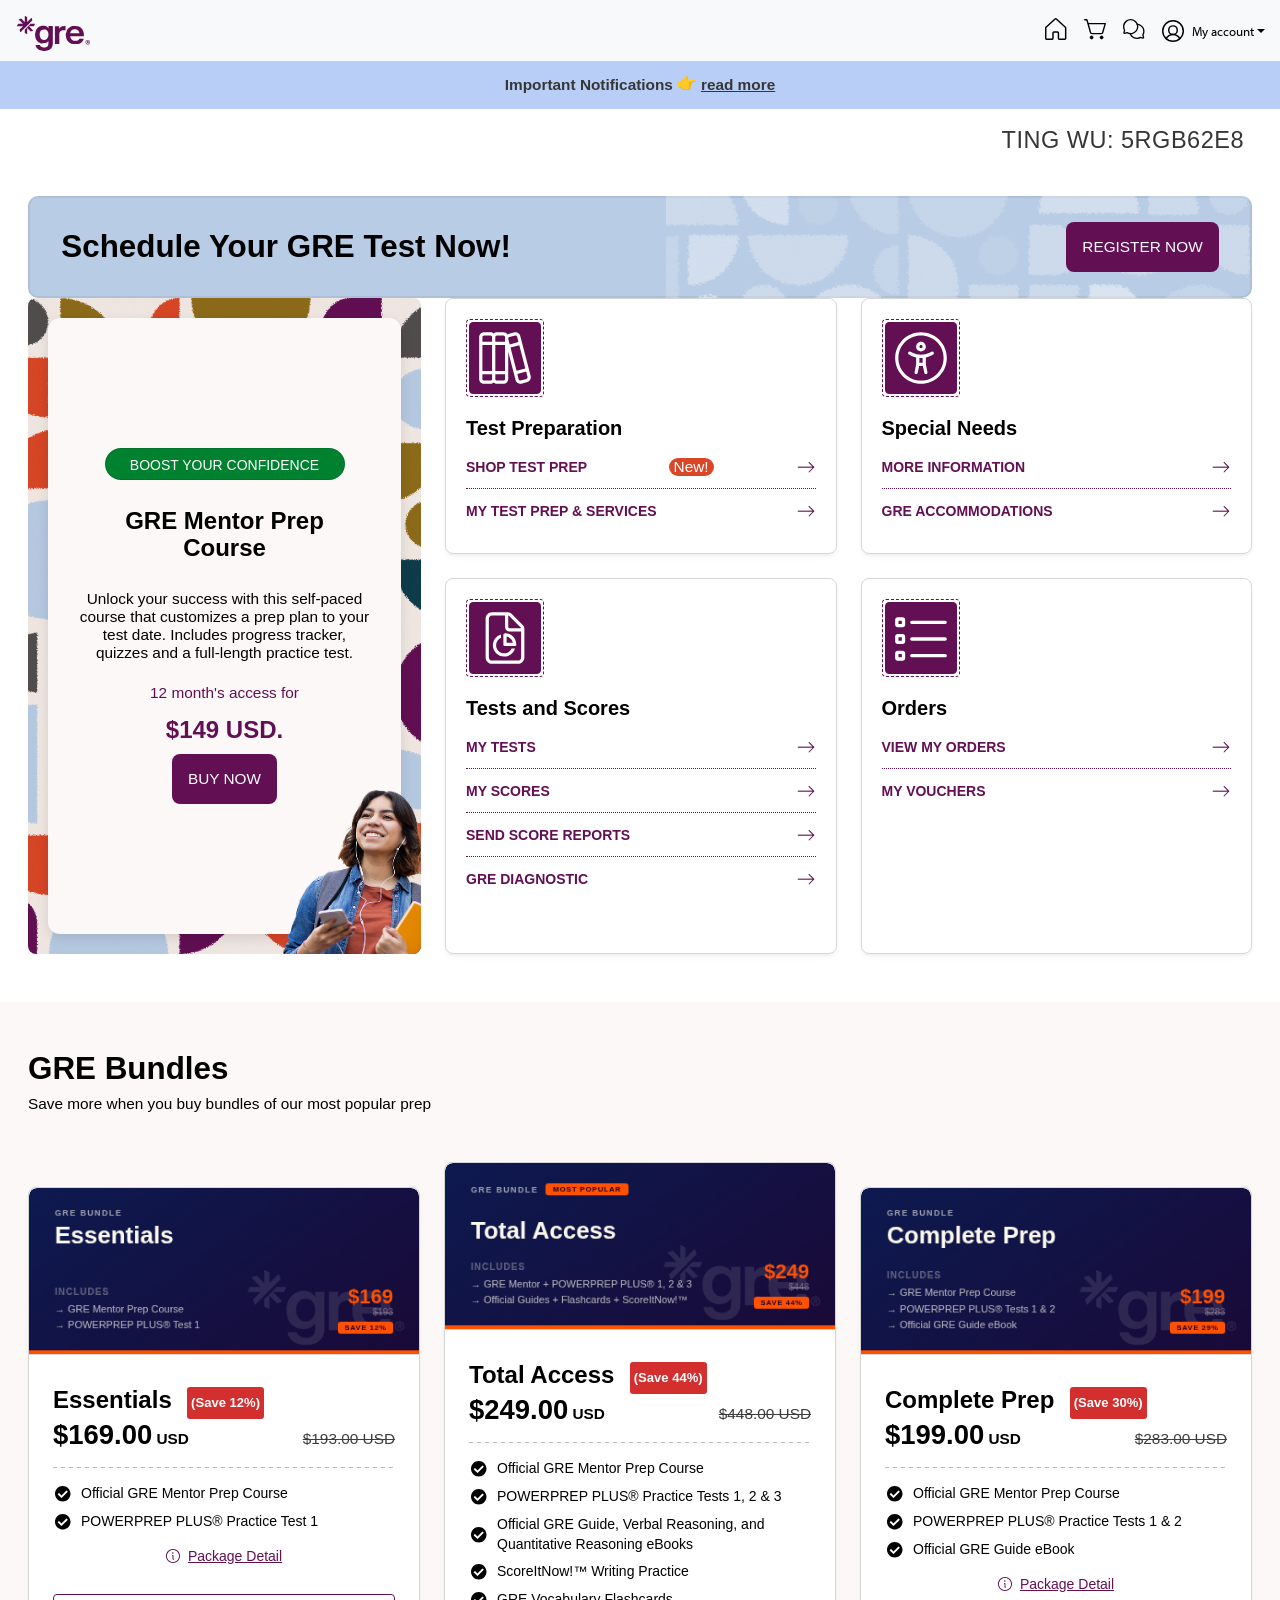
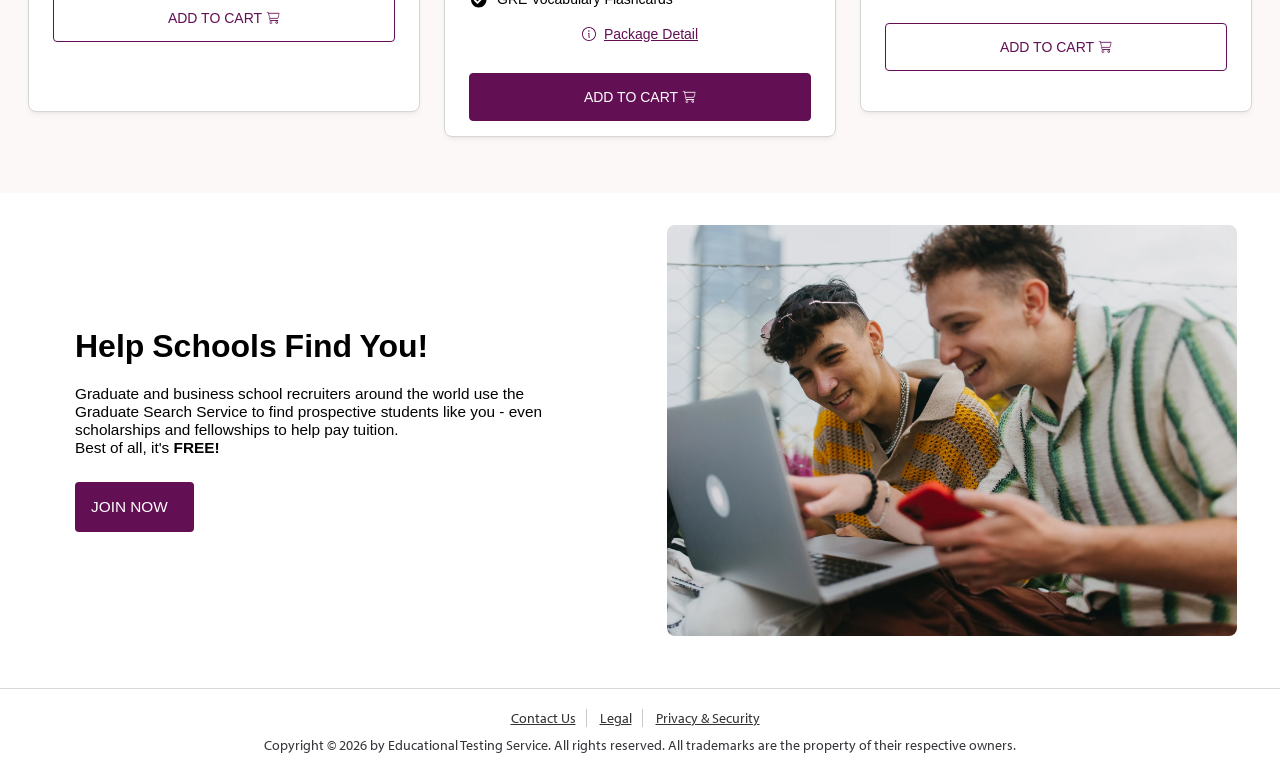
==== commit 573ed345: "Route sign-in through home and add score PDF download page" ====
--- a/ereg/home.html
+++ b/ereg/home.html
@@ -1,4 +1,5 @@
-﻿<html lang="en-us" class="wf-myriadprocondensed-n7-active wf-myriadprocondensed-n4-active wf-myriadprocondensed-n6-active wf-myriadprocondensed-i7-active wf-myriadprocondensed-i4-active wf-myriadprocondensed-i3-active wf-myriadpro-n7-active wf-myriadpro-i7-active wf-myriadpro-i4-active wf-myriadpro-n3-active wf-myriadpro-n4-active wf-myriadpro-n6-active wf-myriadpro-i6-active wf-aktivgrotesk-n4-active wf-aktivgrotesk-i4-active wf-aktivgrotesk-n7-active wf-aktivgrotesk-i7-active wf-active k-webkit k-webkit152"><head><style type="text/css">@font-face{font-family:myriad-pro-condensed;src:url(https://use.typekit.net/af/c63dde/0000000000000000000170a8/27/l?subset_id=2&fvd=n7&v=3) format("woff2"),url(https://use.typekit.net/af/c63dde/0000000000000000000170a8/27/d?subset_id=2&fvd=n7&v=3) format("woff"),url(https://use.typekit.net/af/c63dde/0000000000000000000170a8/27/a?subset_id=2&fvd=n7&v=3) format("opentype");font-weight:700;font-style:normal;font-stretch:normal;font-display:auto;}@font-face{font-family:myriad-pro-condensed;src:url(https://use.typekit.net/af/f72c04/0000000000000000000170a4/27/l?subset_id=2&fvd=n4&v=3) format("woff2"),url(https://use.typekit.net/af/f72c04/0000000000000000000170a4/27/d?subset_id=2&fvd=n4&v=3) format("woff"),url(https://use.typekit.net/af/f72c04/0000000000000000000170a4/27/a?subset_id=2&fvd=n4&v=3) format("opentype");font-weight:400;font-style:normal;font-stretch:normal;font-display:auto;}@font-face{font-family:myriad-pro-condensed;src:url(https://use.typekit.net/af/9369f8/0000000000000000000170a6/27/l?subset_id=2&fvd=n6&v=3) format("woff2"),url(https://use.typekit.net/af/9369f8/0000000000000000000170a6/27/d?subset_id=2&fvd=n6&v=3) format("woff"),url(https://use.typekit.net/af/9369f8/0000000000000000000170a6/27/a?subset_id=2&fvd=n6&v=3) format("opentype");font-weight:600;font-style:normal;font-stretch:normal;font-display:auto;}@font-face{font-family:myriad-pro-condensed;src:url(https://use.typekit.net/af/24a439/0000000000000000000170a9/27/l?subset_id=2&fvd=i7&v=3) format("woff2"),url(https://use.typekit.net/af/24a439/0000000000000000000170a9/27/d?subset_id=2&fvd=i7&v=3) format("woff"),url(https://use.typekit.net/af/24a439/0000000000000000000170a9/27/a?subset_id=2&fvd=i7&v=3) format("opentype");font-weight:700;font-style:italic;font-stretch:normal;font-display:auto;}@font-face{font-family:myriad-pro-condensed;src:url(https://use.typekit.net/af/af66cf/0000000000000000000170a5/27/l?subset_id=2&fvd=i4&v=3) format("woff2"),url(https://use.typekit.net/af/af66cf/0000000000000000000170a5/27/d?subset_id=2&fvd=i4&v=3) format("woff"),url(https://use.typekit.net/af/af66cf/0000000000000000000170a5/27/a?subset_id=2&fvd=i4&v=3) format("opentype");font-weight:400;font-style:italic;font-stretch:normal;font-display:auto;}@font-face{font-family:myriad-pro-condensed;src:url(https://use.typekit.net/af/eb9223/0000000000000000000170a3/27/l?subset_id=2&fvd=i3&v=3) format("woff2"),url(https://use.typekit.net/af/eb9223/0000000000000000000170a3/27/d?subset_id=2&fvd=i3&v=3) format("woff"),url(https://use.typekit.net/af/eb9223/0000000000000000000170a3/27/a?subset_id=2&fvd=i3&v=3) format("opentype");font-weight:300;font-style:italic;font-stretch:normal;font-display:auto;}@font-face{font-family:myriad-pro;src:url(https://use.typekit.net/af/1b1b1e/00000000000000000001709e/27/l?subset_id=2&fvd=n7&v=3) format("woff2"),url(https://use.typekit.net/af/1b1b1e/00000000000000000001709e/27/d?subset_id=2&fvd=n7&v=3) format("woff"),url(https://use.typekit.net/af/1b1b1e/00000000000000000001709e/27/a?subset_id=2&fvd=n7&v=3) format("opentype");font-weight:700;font-style:normal;font-stretch:normal;font-display:auto;}@font-face{font-family:myriad-pro;src:url(https://use.typekit.net/af/2e2357/00000000000000000001709f/27/l?subset_id=2&fvd=i7&v=3) format("woff2"),url(https://use.typekit.net/af/2e2357/00000000000000000001709f/27/d?subset_id=2&fvd=i7&v=3) format("woff"),url(https://use.typekit.net/af/2e2357/00000000000000000001709f/27/a?subset_id=2&fvd=i7&v=3) format("opentype");font-weight:700;font-style:italic;font-stretch:normal;font-display:auto;}@font-face{font-family:myriad-pro;src:url(https://use.typekit.net/af/d32e26/00000000000000000001709b/27/l?subset_id=2&fvd=i4&v=3) format("woff2"),url(https://use.typekit.net/af/d32e26/00000000000000000001709b/27/d?subset_id=2&fvd=i4&v=3) format("woff"),url(https://use.typekit.net/af/d32e26/00000000000000000001709b/27/a?subset_id=2&fvd=i4&v=3) format("opentype");font-weight:400;font-style:italic;font-stretch:normal;font-display:auto;}@font-face{font-family:myriad-pro;src:url(https://use.typekit.net/af/c630c3/000000000000000000017098/27/l?subset_id=2&fvd=n3&v=3) format("woff2"),url(https://use.typekit.net/af/c630c3/000000000000000000017098/27/d?subset_id=2&fvd=n3&v=3) format("woff"),url(https://use.typekit.net/af/c630c3/000000000000000000017098/27/a?subset_id=2&fvd=n3&v=3) format("opentype");font-weight:300;font-style:normal;font-stretch:normal;font-display:auto;}@font-face{font-family:myriad-pro;src:url(https://use.typekit.net/af/cafa63/00000000000000000001709a/27/l?subset_id=2&fvd=n4&v=3) format("woff2"),url(https://use.typekit.net/af/cafa63/00000000000000000001709a/27/d?subset_id=2&fvd=n4&v=3) format("woff"),url(https://use.typekit.net/af/cafa63/00000000000000000001709a/27/a?subset_id=2&fvd=n4&v=3) format("opentype");font-weight:400;font-style:normal;font-stretch:normal;font-display:auto;}@font-face{font-family:myriad-pro;src:url(https://use.typekit.net/af/80c5d0/00000000000000000001709c/27/l?subset_id=2&fvd=n6&v=3) format("woff2"),url(https://use.typekit.net/af/80c5d0/00000000000000000001709c/27/d?subset_id=2&fvd=n6&v=3) format("woff"),url(https://use.typekit.net/af/80c5d0/00000000000000000001709c/27/a?subset_id=2&fvd=n6&v=3) format("opentype");font-weight:600;font-style:normal;font-stretch:normal;font-display:auto;}@font-face{font-family:myriad-pro;src:url(https://use.typekit.net/af/d50a1b/00000000000000000001709d/27/l?subset_id=2&fvd=i6&v=3) format("woff2"),url(https://use.typekit.net/af/d50a1b/00000000000000000001709d/27/d?subset_id=2&fvd=i6&v=3) format("woff"),url(https://use.typekit.net/af/d50a1b/00000000000000000001709d/27/a?subset_id=2&fvd=i6&v=3) format("opentype");font-weight:600;font-style:italic;font-stretch:normal;font-display:auto;}@font-face{font-family:aktiv-grotesk;src:url(https://use.typekit.net/af/572e5b/00000000000000000001786f/27/l?primer=7cdcb44be4a7db8877ffa5c0007b8dd865b3bbc383831fe2ea177f62257a9191&fvd=n4&v=3) format("woff2"),url(https://use.typekit.net/af/572e5b/00000000000000000001786f/27/d?primer=7cdcb44be4a7db8877ffa5c0007b8dd865b3bbc383831fe2ea177f62257a9191&fvd=n4&v=3) format("woff"),url(https://use.typekit.net/af/572e5b/00000000000000000001786f/27/a?primer=7cdcb44be4a7db8877ffa5c0007b8dd865b3bbc383831fe2ea177f62257a9191&fvd=n4&v=3) format("opentype");font-weight:400;font-style:normal;font-stretch:normal;font-display:auto;}@font-face{font-family:aktiv-grotesk;src:url(https://use.typekit.net/af/24ee9c/000000000000000000017870/27/l?primer=7cdcb44be4a7db8877ffa5c0007b8dd865b3bbc383831fe2ea177f62257a9191&fvd=i4&v=3) format("woff2"),url(https://use.typekit.net/af/24ee9c/000000000000000000017870/27/d?primer=7cdcb44be4a7db8877ffa5c0007b8dd865b3bbc383831fe2ea177f62257a9191&fvd=i4&v=3) format("woff"),url(https://use.typekit.net/af/24ee9c/000000000000000000017870/27/a?primer=7cdcb44be4a7db8877ffa5c0007b8dd865b3bbc383831fe2ea177f62257a9191&fvd=i4&v=3) format("opentype");font-weight:400;font-style:italic;font-stretch:normal;font-display:auto;}@font-face{font-family:aktiv-grotesk;src:url(https://use.typekit.net/af/a5aede/000000000000000000017873/27/l?primer=7cdcb44be4a7db8877ffa5c0007b8dd865b3bbc383831fe2ea177f62257a9191&fvd=n7&v=3) format("woff2"),url(https://use.typekit.net/af/a5aede/000000000000000000017873/27/d?primer=7cdcb44be4a7db8877ffa5c0007b8dd865b3bbc383831fe2ea177f62257a9191&fvd=n7&v=3) format("woff"),url(https://use.typekit.net/af/a5aede/000000000000000000017873/27/a?primer=7cdcb44be4a7db8877ffa5c0007b8dd865b3bbc383831fe2ea177f62257a9191&fvd=n7&v=3) format("opentype");font-weight:700;font-style:normal;font-stretch:normal;font-display:auto;}@font-face{font-family:aktiv-grotesk;src:url(https://use.typekit.net/af/82306e/000000000000000000017874/27/l?primer=7cdcb44be4a7db8877ffa5c0007b8dd865b3bbc383831fe2ea177f62257a9191&fvd=i7&v=3) format("woff2"),url(https://use.typekit.net/af/82306e/000000000000000000017874/27/d?primer=7cdcb44be4a7db8877ffa5c0007b8dd865b3bbc383831fe2ea177f62257a9191&fvd=i7&v=3) format("woff"),url(https://use.typekit.net/af/82306e/000000000000000000017874/27/a?primer=7cdcb44be4a7db8877ffa5c0007b8dd865b3bbc383831fe2ea177f62257a9191&fvd=i7&v=3) format("opentype");font-weight:700;font-style:italic;font-stretch:normal;font-display:auto;}</style><style type="text/css">.tk-myriad-pro-condensed{font-family:"myriad-pro-condensed",sans-serif;}.tk-myriad-pro{font-family:"myriad-pro",sans-serif;}.tk-aktiv-grotesk{font-family:"aktiv-grotesk",sans-serif;}</style><style id="_goober"> .go2933276541{position:fixed;display:block;width:100%;height:0px;margin:0px;padding:0px;overflow:visible;transform-style:preserve-3d;background:transparent;backface-visibility:hidden;pointer-events:none;left:0px;z-index:9998;}.go2369186930{top:0px;z-index:9999;height:100%;width:100%;}.go1348078617{bottom:0px;}.go2417249464{position:fixed;z-index:9989;}.go3921366393{left:0;bottom:0;}.go3967842156{right:0;bottom:0;}.go613305155{left:0;top:0;}.go471583506{right:0;top:0;}.go3670563033{position:relative;overflow:hidden;display:none;}.go1041095097{display:block;}.go1632949049{position:absolute;pointer-events:none;width:101vw;height:101vh;background:rgba(0,0,0,0.7);opacity:0;z-index:-1;}.go2512015367{z-index:99998;opacity:0.8;visibility:visible;pointer-events:all;cursor:pointer;}.go1432718904{overflow:hidden;}.go812842568{display:block !important;position:static !important;box-sizing:border-box !important;background:transparent !important;border:none;min-height:0px !important;max-height:none !important;margin:0px;padding:0px !important;height:100% !important;width:1px !important;max-width:100% !important;min-width:100% !important;}.go722322694{transition:none !important;}.go3064412225{z-index:99999;visibility:hidden;position:absolute;inset:50vh auto auto 50%;left:50%;top:50%;transform:translate(-50%,-50%) translateY(100vh);pointer-events:none;max-height:95%;max-width:95%;}.go1656994552{pointer-events:auto !important;visibility:visible;transform:translate(-50%,-50%) translateY(0);transition:transform 0.75s linear(0,0.006,0.023 2.2%,0.096 4.8%,0.532 15.4%,0.72 21%,0.793,0.853 26.7%,0.902,0.941,0.968 36.2%,0.987 39.7%,1 43.7%,1.007 48.3%,1.009 55.3%,1.002 78.2%,1 );}.go456419034{transition:opacity 0.3s ease-in;}.go3128134379{pointer-events:auto !important;visibility:visible !important;max-height:95vh !important;transition:max-height 1s ease-in;}.go494047706{z-index:9999;width:100%;max-height:95%;position:fixed;visibility:hidden;}.go2481764524{z-index:9999;width:100%;max-height:95%;position:fixed;visibility:hidden;bottom:0px;}.go2685733372{visibility:hidden;}.go2985984737{visibility:visible !important;}.go3281949485{pointer-events:auto !important;visibility:visible !important;max-height:95vh !important;transform:none !important;}.go3508454897{z-index:9999;width:100%;max-height:95%;position:fixed;visibility:hidden;transition:transform 1s linear(0,0.006,0.022 2.3%,0.091 5.1%,0.18 7.6%,0.508 16.3%,0.607,0.691,0.762,0.822 28.4%,0.872,0.912 35.1%,0.944 38.9%,0.968 43%,0.985 47.6%,0.996 53.1%,1.001 58.4%,1.003 65.1%,1 );}.go988075951{z-index:9999;position:fixed;left:10px;top:10px;max-height:95vh !important;max-width:95%;visibility:hidden;}.go2699082514{z-index:9999;position:fixed;right:10px;top:10px;max-height:95vh !important;max-width:95%;visibility:hidden;}.go1595992025{z-index:9999;position:fixed;left:10px;bottom:10px;max-height:95vh !important;max-width:95%;visibility:hidden;}.go1222083472{z-index:9999;position:fixed;right:10px;bottom:10px;max-height:95vh !important;max-width:95%;visibility:hidden;}.go26732895{cursor:pointer;}.go2083580917{display:flex;justify-content:center;align-items:center;}</style><script type="text/javascript" integrity="sha384-UZ8VSKnyAt3SyrBuxWc9dyanoQvP2WzP7/QhQg3BRxgHxldcBIYm7g3USiljayrT" crossorigin="anonymous" async="" src="https://cdn.amplitude.com/libs/analytics-browser-gtm-2.42.5-min.js.gz"></script><script async="" src="https://snap.licdn.com/li.lms-analytics/insight.beta.min.js"></script><script async="" src="https://snap.licdn.com/li.lms-analytics/insight.beta.min.js"></script><script type="text/javascript" async="" src="https://analytics.tiktok.com/i18n/pixel/events.js?sdkid=D5T0SCRC77U3UMFCMPI0&amp;lib=ttq"></script><script type="text/javascript" async="" src="https://analytics.tiktok.com/i18n/pixel/events.js?sdkid=CSMDI7BC77U7NCGBQIHG&amp;lib=ttq"></script><script type="text/javascript" async="" src="https://www.redditstatic.com/ads/pixel.js?pixel_id=a2_ica3d5qna49c"></script><script type="text/javascript" async="" src="https://snap.licdn.com/li.lms-analytics/insight.min.js"></script><script type="text/javascript" async="" src="https://snap.licdn.com/li.lms-analytics/insight.min.js"></script><script type="text/javascript" async="" src="https://www.googletagmanager.com/gtag/js?id=AW-961899722&amp;cx=c&amp;gtm=4e6921h1"></script><script type="text/javascript" async="" src="https://www.googletagmanager.com/gtag/destination?id=AW-11040439592&amp;cx=c&amp;gtm=4e6921h1"></script><script type="text/javascript" async="" src="https://www.googletagmanager.com/gtag/destination?id=AW-961899722&amp;cx=c&amp;gtm=4e6921h1"></script><script type="text/javascript" src="https://cdn.segment.com/next-integrations/actions/amplitude-plugins/f12a4347e1080fb88155.js" async="" status="loaded"></script><script src="https://cdn.cookielaw.org/scripttemplates/202608.1.0/otBannerSdk.js" async="" type="text/javascript"></script><script type="text/javascript" async="" src="https://googleads.g.doubleclick.net/pagead/viewthroughconversion/11040439592/?random=1788790699670&amp;cv=11&amp;fst=1788790699670&amp;bg=ffffff&amp;guid=ON&amp;async=1&amp;gtm=45be6921h1v898456888z8813049603za20gzb813049603zd813049603xea&amp;gcd=13r3r3r3r5l1&amp;dma=0&amp;tag_exp=115616985~115938465~115938469~118897920~118897930~120213116~120385422~120469145~120469153&amp;u_w=2048&amp;u_h=1152&amp;url=https%3A%2F%2Fereg.ets.org%2Fereg%2Fhome%3F_p%3DGRI&amp;rcb=12&amp;frm=0&amp;tiba=Home%20Page&amp;ga_uid=G-LSPK6N3LCN.5RGB62E8&amp;did=dYWJhMj&amp;gdid=dYWJhMj&amp;hn=www.googleadservices.com&amp;npa=0&amp;pscdl=noapi&amp;auid=721264477.1788786871&amp;uaa=x86&amp;uab=64&amp;uafvl=Chromium%3B152.0.7977.76%7CNot%253FA_Brand%3B24.0.0.0%7CGoogle%2520Chrome%3B152.0.7977.76&amp;uamb=0&amp;uam=&amp;uap=Windows&amp;uapv=19.0.0&amp;uaw=0&amp;_tu=CA&amp;ept=9&amp;rfmt=3&amp;fmt=4"></script><script type="text/javascript" async="" src="https://googleads.g.doubleclick.net/pagead/viewthroughconversion/961899722/?random=1788790699732&amp;cv=11&amp;fst=1788790699732&amp;bg=ffffff&amp;guid=ON&amp;async=1&amp;en=gtag.config&amp;gtm=45be6921h1v9171148518z8813049603za20gzb813049603zd813049603xec&amp;gcd=13r3r3X3r5l1&amp;dma=0&amp;tag_exp=115616985~115938465~115938469~118897920~118897930~120213116~120385423~120469145~120469153~120914213&amp;u_w=2048&amp;u_h=1152&amp;url=https%3A%2F%2Fereg.ets.org%2Fereg%2Fhome%3F_p%3DGRI&amp;rcb=3&amp;frm=0&amp;tiba=Home%20Page&amp;ga_uid=G-LSPK6N3LCN.5RGB62E8&amp;did=dYWJhMj&amp;gdid=dYWJhMj&amp;hn=www.googleadservices.com&amp;npa=0&amp;pscdl=noapi&amp;auid=721264477.1788786871&amp;uaa=x86&amp;uab=64&amp;uafvl=Chromium%3B152.0.7977.76%7CNot%253FA_Brand%3B24.0.0.0%7CGoogle%2520Chrome%3B152.0.7977.76&amp;uamb=0&amp;uam=&amp;uap=Windows&amp;uapv=19.0.0&amp;uaw=0&amp;data=event%3Dgtag.config&amp;ept=9&amp;rfmt=3&amp;fmt=4"></script><style id="onetrust-style">#onetrust-banner-sdk .onetrust-vendors-list-handler{cursor:pointer;color:#1f96db;font-size:inherit;font-weight:bold;text-decoration:none;margin-left:5px;white-space:normal;word-wrap:break-word;text-align:left}#onetrust-banner-sdk .onetrust-vendors-list-handler:hover{color:#1f96db}#onetrust-banner-sdk:focus{outline:2px solid #000;outline-offset:-2px}#onetrust-banner-sdk a:focus{outline:2px solid #000}#onetrust-banner-sdk #onetrust-accept-btn-handler,#onetrust-banner-sdk #onetrust-reject-all-handler,#onetrust-banner-sdk #onetrust-pc-btn-handler{outline-offset:1px}#onetrust-banner-sdk.ot-bnr-w-logo .ot-bnr-logo{height:64px;width:64px}#onetrust-banner-sdk #onetrust-policy svg,#onetrust-banner-sdk .banner-option svg{height:13px;width:13px;margin-left:1px}#onetrust-banner-sdk #onetrust-policy svg.ot-ext-lnk,#onetrust-banner-sdk .banner-option svg.ot-ext-lnk{vertical-align:middle}#onetrust-banner-sdk .ot-tcf2-vendor-count.ot-text-bold{font-weight:bold}#onetrust-banner-sdk .ot-button-order-0{order:0}#onetrust-banner-sdk .ot-button-order-1{order:1}#onetrust-banner-sdk .ot-button-order-2{order:2}#onetrust-banner-sdk #onetrust-close-btn-container svg{height:10px;width:10px;pointer-events:none}#onetrust-banner-sdk .ot-close-icon,#onetrust-pc-sdk .ot-close-icon,#ot-sync-ntfy .ot-close-icon{background-size:contain;background-repeat:no-repeat;background-position:center;height:12px;width:12px}#onetrust-banner-sdk .powered-by-logo,#onetrust-banner-sdk .ot-pc-footer-logo a,#onetrust-pc-sdk .powered-by-logo,#onetrust-pc-sdk .ot-pc-footer-logo a,#ot-sync-ntfy .powered-by-logo,#ot-sync-ntfy .ot-pc-footer-logo a{background-size:contain;background-repeat:no-repeat;background-position:center;height:25px;width:152px;display:block;text-decoration:none;font-size:.75em}#onetrust-banner-sdk .powered-by-logo:hover,#onetrust-banner-sdk .ot-pc-footer-logo a:hover,#onetrust-pc-sdk .powered-by-logo:hover,#onetrust-pc-sdk .ot-pc-footer-logo a:hover,#ot-sync-ntfy .powered-by-logo:hover,#ot-sync-ntfy .ot-pc-footer-logo a:hover{color:#565656}#onetrust-banner-sdk h3 *,#onetrust-banner-sdk h4 *,#onetrust-banner-sdk h6 *,#onetrust-banner-sdk button *,#onetrust-banner-sdk a[data-parent-id] *,#onetrust-banner-sdk p[role=heading] *,#onetrust-pc-sdk h3 *,#onetrust-pc-sdk h4 *,#onetrust-pc-sdk h6 *,#onetrust-pc-sdk button *,#onetrust-pc-sdk a[data-parent-id] *,#onetrust-pc-sdk p[role=heading] *,#ot-sync-ntfy h3 *,#ot-sync-ntfy h4 *,#ot-sync-ntfy h6 *,#ot-sync-ntfy button *,#ot-sync-ntfy a[data-parent-id] *,#ot-sync-ntfy p[role=heading] *{font-size:inherit;font-weight:inherit;color:inherit}#onetrust-banner-sdk .ot-hide,#onetrust-pc-sdk .ot-hide,#ot-sync-ntfy .ot-hide{display:none !important}#onetrust-banner-sdk button.ot-link-btn:hover,#onetrust-pc-sdk button.ot-link-btn:hover,#ot-sync-ntfy button.ot-link-btn:hover{text-decoration:underline;opacity:1}#onetrust-pc-sdk .ot-sdk-row .ot-sdk-column{padding:0}#onetrust-pc-sdk .ot-sdk-container{padding-right:0}#onetrust-pc-sdk .ot-sdk-row{flex-direction:initial;width:100%}#onetrust-pc-sdk [type=checkbox]:checked,#onetrust-pc-sdk [type=checkbox]:not(:checked){pointer-events:initial}#onetrust-pc-sdk [type=checkbox]:disabled+label::before,#onetrust-pc-sdk [type=checkbox]:disabled+label:after,#onetrust-pc-sdk [type=checkbox]:disabled+label,#onetrust-pc-sdk [type=checkbox][aria-disabled=true]+label::before,#onetrust-pc-sdk [type=checkbox][aria-disabled=true]+label:after,#onetrust-pc-sdk [type=checkbox][aria-disabled=true]+label{pointer-events:none;opacity:.8}#onetrust-pc-sdk #vendor-list-content{transform:translate3d(0, 0, 0)}#onetrust-pc-sdk li input[type=checkbox]{z-index:1}#onetrust-pc-sdk li .ot-checkbox label{z-index:2}#onetrust-pc-sdk li .ot-checkbox input[type=checkbox]{height:auto;width:auto}#onetrust-pc-sdk li .host-title a,#onetrust-pc-sdk li .ot-host-name a,#onetrust-pc-sdk li .accordion-text,#onetrust-pc-sdk li .ot-acc-txt{z-index:2;position:relative}#onetrust-pc-sdk input{margin:3px .1ex}#onetrust-pc-sdk .pc-logo,#onetrust-pc-sdk .ot-pc-logo{height:60px;width:180px;background-position:center;background-size:contain;background-repeat:no-repeat;display:inline-flex;justify-content:center;align-items:center}#onetrust-pc-sdk .pc-logo img,#onetrust-pc-sdk .ot-pc-logo img{max-height:100%;max-width:100%}#onetrust-pc-sdk .pc-logo svg,#onetrust-pc-sdk .ot-pc-logo svg{height:60px;width:180px}#onetrust-pc-sdk #close-pc-btn-handler>svg{margin:auto;display:block;height:12px;width:12px}#onetrust-pc-sdk #ot-pc-desc svg,#onetrust-pc-sdk .ot-desc-cntr svg,#onetrust-pc-sdk .ot-cat-grp svg{height:13px;width:13px;margin-left:-7px;vertical-align:middle;margin-right:5px}#onetrust-pc-sdk #ot-pc-desc svg.ot-ext-lnk{margin-right:8px}#onetrust-pc-sdk #ot-pc-desc .ot-userid-desc svg.ot-ext-lnk,#onetrust-pc-sdk #ot-pc-desc~.ot-userid-desc svg.ot-ext-lnk{margin-left:3px;margin-right:8px}#onetrust-pc-sdk .ot-host-hdr>a{display:inline-block}#onetrust-pc-sdk input[aria-disabled=true],#onetrust-banner-sdk input[aria-disabled=true]{pointer-events:none;opacity:.6}#onetrust-pc-sdk input[aria-disabled=true]+label,#onetrust-banner-sdk input[aria-disabled=true]+label{pointer-events:none;opacity:.6;cursor:not-allowed}#onetrust-pc-sdk .screen-reader-only,#onetrust-pc-sdk .ot-scrn-rdr,.ot-sdk-cookie-policy .screen-reader-only,.ot-sdk-cookie-policy .ot-scrn-rdr{border:0;clip:rect(0 0 0 0);height:1px;margin:-1px;overflow:hidden;padding:0;position:absolute;width:1px}#onetrust-pc-sdk.ot-fade-in,.onetrust-pc-dark-filter.ot-fade-in,#onetrust-banner-sdk.ot-fade-in,.ot-confirm-dialog-overlay.ot-fade-in{animation-name:onetrust-fade-in;animation-duration:400ms;animation-timing-function:ease-in-out}#onetrust-pc-sdk.ot-hide{display:none !important}.onetrust-pc-dark-filter.ot-hide{display:none !important}#ot-sdk-btn.ot-sdk-show-settings,#ot-sdk-btn.optanon-show-settings{color:#fff;background-color:#468254;height:auto;white-space:normal;word-wrap:break-word;padding:.8em 2em;font-size:.8em;line-height:1.2;cursor:pointer;-moz-transition:.1s ease;-o-transition:.1s ease;-webkit-transition:1s ease;transition:.1s ease}#ot-sdk-btn.ot-sdk-show-settings:hover,#ot-sdk-btn.optanon-show-settings:hover{color:#fff;background-color:#2c6415}#ot-sdk-btn.ot-sdk-show-settings:active,#ot-sdk-btn.optanon-show-settings:active{color:#fff;background-color:#2c6415;border:1px solid rgba(162,192,169,.5)}.onetrust-pc-dark-filter{background:rgba(0,0,0,.5);z-index:2147483646;width:100%;height:100%;overflow:hidden;position:fixed;top:0;bottom:0;left:0}@keyframes onetrust-fade-in{0%{opacity:0}100%{opacity:1}}.ot-cookie-label{text-decoration:underline}@media only screen and (min-width: 426px)and (max-width: 896px)and (orientation: landscape){#onetrust-pc-sdk p{font-size:.75em}}#onetrust-banner-sdk .banner-option-input:focus+label{outline:1px solid #000;outline-style:auto}.category-vendors-list-handler+a:focus,.category-vendors-list-handler+a:focus-visible{outline:2px solid #000}#onetrust-pc-sdk .ot-userid-title{margin-top:10px}#onetrust-pc-sdk .ot-userid-title>span,#onetrust-pc-sdk .ot-userid-timestamp>span{font-weight:700}#onetrust-pc-sdk .ot-userid-desc{font-style:italic}#onetrust-pc-sdk .ot-host-desc a{pointer-events:initial}#onetrust-pc-sdk .ot-ven-hdr>p a{position:relative;z-index:2;pointer-events:initial}#onetrust-pc-sdk .ot-vnd-serv .ot-vnd-item .ot-vnd-info a,#onetrust-pc-sdk .ot-vs-list .ot-vnd-item .ot-vnd-info a{margin-right:8px}#onetrust-pc-sdk .ot-vnd-item svg.ot-ext-lnk{align-self:center}#onetrust-pc-sdk .ot-pc-footer-logo svg,#onetrust-pc-sdk .ot-pc-footer-logo img{width:136px;height:16px}#onetrust-pc-sdk .ot-pur-vdr-count{font-weight:400;font-size:.8em;padding-top:3px;display:block}#onetrust-pc-sdk p[role=heading] .ot-pur-vdr-count{font-weight:400 !important;font-size:.8em !important}#onetrust-banner-sdk #onetrust-policy .ot-optout-signal,#onetrust-pc-sdk #ot-pc-content .ot-optout-signal{border:1px solid #32ae88;border-radius:3px;padding:5px;margin-bottom:10px;background-color:#f9fffa;font-size:.85rem;line-height:2}#onetrust-banner-sdk #onetrust-policy .ot-optout-signal .ot-optout-icon,#onetrust-pc-sdk #ot-pc-content .ot-optout-signal .ot-optout-icon{display:inline;margin-right:5px}#onetrust-banner-sdk #onetrust-policy .ot-optout-signal svg,#onetrust-pc-sdk #ot-pc-content .ot-optout-signal svg{height:20px;width:30px}#onetrust-banner-sdk #onetrust-policy .ot-optout-signal svg.ot-source-sprite,#onetrust-pc-sdk #ot-pc-content .ot-optout-signal svg.ot-source-sprite{position:relative;bottom:-3px}#onetrust-banner-sdk #onetrust-policy .ot-optout-signal svg:not(.ot-source-sprite),#onetrust-pc-sdk #ot-pc-content .ot-optout-signal svg:not(.ot-source-sprite){transform:scale(0.5)}#onetrust-banner-sdk #onetrust-policy .ot-optout-signal svg:not(.ot-source-sprite) path,#onetrust-pc-sdk #ot-pc-content .ot-optout-signal svg:not(.ot-source-sprite) path{fill:#32ae88}#onetrust-consent-sdk .ot-general-modal{overflow:hidden;position:fixed;margin:0 auto;top:50%;left:50%;width:40%;padding:1.5rem;max-width:575px;min-width:575px;z-index:2147483647;border-radius:2.5px;transform:translate(-50%, -50%)}#onetrust-consent-sdk .ot-signature-health-group{margin-top:1rem;padding-left:1.25rem;padding-right:1.25rem;margin-bottom:.625rem;width:calc(100% - 2.5rem)}#onetrust-consent-sdk .ot-signature-health-group .ot-signature-health-form{gap:.5rem}#onetrust-consent-sdk .ot-signature-health .ot-signature-health-form{width:70%;gap:.35rem}#onetrust-consent-sdk .ot-signature-health .ot-signature-input{height:38px;padding:6px 10px;background-color:#fff;border:1px solid #d1d1d1;border-radius:4px;box-shadow:none;box-sizing:border-box}#onetrust-consent-sdk .ot-signature-health .ot-signature-subtitle{font-size:1.125rem}#onetrust-consent-sdk .ot-signature-health .ot-signature-group-title{font-size:1.25rem;font-weight:bold}#onetrust-consent-sdk .ot-signature-health,#onetrust-consent-sdk .ot-signature-health-group{display:flex;flex-direction:column;gap:1rem}#onetrust-consent-sdk .ot-signature-health .ot-signature-cont,#onetrust-consent-sdk .ot-signature-health-group .ot-signature-cont{display:flex;flex-direction:column;gap:.25rem}#onetrust-consent-sdk .ot-signature-health .ot-signature-paragraph,#onetrust-consent-sdk .ot-signature-health-group .ot-signature-paragraph{margin:0;line-height:20px;font-size:max(14px,.875rem)}#onetrust-consent-sdk .ot-signature-health .ot-health-signature-error,#onetrust-consent-sdk .ot-signature-health-group .ot-health-signature-error{color:#4d4d4d;font-size:min(12px,.75rem)}#onetrust-consent-sdk .ot-signature-health .ot-signature-buttons-cont,#onetrust-consent-sdk .ot-signature-health-group .ot-signature-buttons-cont{margin-top:max(.75rem,2%);gap:1rem;display:flex;justify-content:flex-end}#onetrust-consent-sdk .ot-signature-health .ot-signature-button,#onetrust-consent-sdk .ot-signature-health-group .ot-signature-button{flex:1;height:auto;color:#fff;cursor:pointer;line-height:1.2;min-width:125px;font-weight:600;font-size:.813em;border-radius:2px;padding:12px 10px;white-space:normal;word-wrap:break-word;word-break:break-word;background-color:#68b631;border:2px solid #68b631}#onetrust-consent-sdk .ot-signature-health .ot-signature-button.reject,#onetrust-consent-sdk .ot-signature-health-group .ot-signature-button.reject{background-color:#fff}#onetrust-consent-sdk .ot-input-field-cont{display:flex;flex-direction:column;gap:.5rem}#onetrust-consent-sdk .ot-input-field-cont .ot-signature-input{width:65%}#onetrust-consent-sdk .ot-signature-health-form{display:flex;flex-direction:column}#onetrust-consent-sdk .ot-signature-health-form .ot-signature-label{margin-bottom:0;line-height:20px;font-size:max(14px,.875rem)}#onetrust-consent-sdk #onetrust-sprite-svg{display:none}@media only screen and (max-width: 600px){#onetrust-consent-sdk .ot-general-modal{min-width:100%}#onetrust-consent-sdk .ot-signature-health .ot-signature-health-form{width:100%}#onetrust-consent-sdk .ot-input-field-cont .ot-signature-input{width:100%}}#onetrust-banner-sdk,#onetrust-pc-sdk,#ot-sdk-cookie-policy,#ot-sync-ntfy{font-size:16px}#onetrust-banner-sdk *,#onetrust-banner-sdk ::after,#onetrust-banner-sdk ::before,#onetrust-pc-sdk *,#onetrust-pc-sdk ::after,#onetrust-pc-sdk ::before,#ot-sdk-cookie-policy *,#ot-sdk-cookie-policy ::after,#ot-sdk-cookie-policy ::before,#ot-sync-ntfy *,#ot-sync-ntfy ::after,#ot-sync-ntfy ::before{-webkit-box-sizing:content-box;-moz-box-sizing:content-box;box-sizing:content-box}#onetrust-banner-sdk div,#onetrust-banner-sdk span,#onetrust-banner-sdk h1,#onetrust-banner-sdk h2,#onetrust-banner-sdk h3,#onetrust-banner-sdk h4,#onetrust-banner-sdk h5,#onetrust-banner-sdk h6,#onetrust-banner-sdk p,#onetrust-banner-sdk img,#onetrust-banner-sdk svg,#onetrust-banner-sdk button,#onetrust-banner-sdk section,#onetrust-banner-sdk a,#onetrust-banner-sdk label,#onetrust-banner-sdk input,#onetrust-banner-sdk ul,#onetrust-banner-sdk li,#onetrust-banner-sdk nav,#onetrust-banner-sdk table,#onetrust-banner-sdk thead,#onetrust-banner-sdk tr,#onetrust-banner-sdk td,#onetrust-banner-sdk tbody,#onetrust-banner-sdk .ot-main-content,#onetrust-banner-sdk .ot-toggle,#onetrust-banner-sdk #ot-content,#onetrust-banner-sdk #ot-pc-content,#onetrust-banner-sdk .checkbox,#onetrust-pc-sdk div,#onetrust-pc-sdk span,#onetrust-pc-sdk h1,#onetrust-pc-sdk h2,#onetrust-pc-sdk h3,#onetrust-pc-sdk h4,#onetrust-pc-sdk h5,#onetrust-pc-sdk h6,#onetrust-pc-sdk p,#onetrust-pc-sdk img,#onetrust-pc-sdk svg,#onetrust-pc-sdk button,#onetrust-pc-sdk section,#onetrust-pc-sdk a,#onetrust-pc-sdk label,#onetrust-pc-sdk input,#onetrust-pc-sdk ul,#onetrust-pc-sdk li,#onetrust-pc-sdk nav,#onetrust-pc-sdk table,#onetrust-pc-sdk thead,#onetrust-pc-sdk tr,#onetrust-pc-sdk td,#onetrust-pc-sdk tbody,#onetrust-pc-sdk .ot-main-content,#onetrust-pc-sdk .ot-toggle,#onetrust-pc-sdk #ot-content,#onetrust-pc-sdk #ot-pc-content,#onetrust-pc-sdk .checkbox,#ot-sdk-cookie-policy div,#ot-sdk-cookie-policy span,#ot-sdk-cookie-policy h1,#ot-sdk-cookie-policy h2,#ot-sdk-cookie-policy h3,#ot-sdk-cookie-policy h4,#ot-sdk-cookie-policy h5,#ot-sdk-cookie-policy h6,#ot-sdk-cookie-policy p,#ot-sdk-cookie-policy img,#ot-sdk-cookie-policy svg,#ot-sdk-cookie-policy button,#ot-sdk-cookie-policy section,#ot-sdk-cookie-policy a,#ot-sdk-cookie-policy label,#ot-sdk-cookie-policy input,#ot-sdk-cookie-policy ul,#ot-sdk-cookie-policy li,#ot-sdk-cookie-policy nav,#ot-sdk-cookie-policy table,#ot-sdk-cookie-policy thead,#ot-sdk-cookie-policy tr,#ot-sdk-cookie-policy td,#ot-sdk-cookie-policy tbody,#ot-sdk-cookie-policy .ot-main-content,#ot-sdk-cookie-policy .ot-toggle,#ot-sdk-cookie-policy #ot-content,#ot-sdk-cookie-policy #ot-pc-content,#ot-sdk-cookie-policy .checkbox,#ot-sync-ntfy div,#ot-sync-ntfy span,#ot-sync-ntfy h1,#ot-sync-ntfy h2,#ot-sync-ntfy h3,#ot-sync-ntfy h4,#ot-sync-ntfy h5,#ot-sync-ntfy h6,#ot-sync-ntfy p,#ot-sync-ntfy img,#ot-sync-ntfy svg,#ot-sync-ntfy button,#ot-sync-ntfy section,#ot-sync-ntfy a,#ot-sync-ntfy label,#ot-sync-ntfy input,#ot-sync-ntfy ul,#ot-sync-ntfy li,#ot-sync-ntfy nav,#ot-sync-ntfy table,#ot-sync-ntfy thead,#ot-sync-ntfy tr,#ot-sync-ntfy td,#ot-sync-ntfy tbody,#ot-sync-ntfy .ot-main-content,#ot-sync-ntfy .ot-toggle,#ot-sync-ntfy #ot-content,#ot-sync-ntfy #ot-pc-content,#ot-sync-ntfy .checkbox{font-family:inherit;font-weight:normal;-webkit-font-smoothing:auto;letter-spacing:normal;line-height:normal;padding:0;margin:0;height:auto;min-height:0;max-height:none;width:auto;min-width:0;max-width:none;border-radius:0;border:none;clear:none;float:none;position:static;bottom:auto;left:auto;right:auto;top:auto;text-align:left;text-decoration:none;text-indent:0;text-shadow:none;text-transform:none;white-space:normal;background:none;overflow:visible;vertical-align:baseline;visibility:visible;z-index:auto;box-shadow:none}#onetrust-banner-sdk img,#onetrust-pc-sdk img,#ot-sdk-cookie-policy img,#ot-sync-ntfy img{overflow:hidden !important}#onetrust-banner-sdk label:before,#onetrust-banner-sdk label:after,#onetrust-banner-sdk .checkbox:after,#onetrust-banner-sdk .checkbox:before,#onetrust-pc-sdk label:before,#onetrust-pc-sdk label:after,#onetrust-pc-sdk .checkbox:after,#onetrust-pc-sdk .checkbox:before,#ot-sdk-cookie-policy label:before,#ot-sdk-cookie-policy label:after,#ot-sdk-cookie-policy .checkbox:after,#ot-sdk-cookie-policy .checkbox:before,#ot-sync-ntfy label:before,#ot-sync-ntfy label:after,#ot-sync-ntfy .checkbox:after,#ot-sync-ntfy .checkbox:before{content:"";content:none}#onetrust-banner-sdk .ot-sdk-container,#onetrust-pc-sdk .ot-sdk-container,#ot-sdk-cookie-policy .ot-sdk-container{position:relative;width:100%;max-width:100%;margin:0 auto;padding:0 20px;box-sizing:border-box}#onetrust-banner-sdk .ot-sdk-column,#onetrust-banner-sdk .ot-sdk-columns,#onetrust-pc-sdk .ot-sdk-column,#onetrust-pc-sdk .ot-sdk-columns,#ot-sdk-cookie-policy .ot-sdk-column,#ot-sdk-cookie-policy .ot-sdk-columns{width:100%;float:left;box-sizing:border-box;padding:0;display:initial}@media(min-width: 400px){#onetrust-banner-sdk .ot-sdk-container,#onetrust-pc-sdk .ot-sdk-container,#ot-sdk-cookie-policy .ot-sdk-container{width:90%;padding:0}}@media(min-width: 550px){#onetrust-banner-sdk .ot-sdk-container,#onetrust-pc-sdk .ot-sdk-container,#ot-sdk-cookie-policy .ot-sdk-container{width:100%}#onetrust-banner-sdk .ot-sdk-column,#onetrust-banner-sdk .ot-sdk-columns,#onetrust-pc-sdk .ot-sdk-column,#onetrust-pc-sdk .ot-sdk-columns,#ot-sdk-cookie-policy .ot-sdk-column,#ot-sdk-cookie-policy .ot-sdk-columns{margin-left:4%}#onetrust-banner-sdk .ot-sdk-column:first-child,#onetrust-banner-sdk .ot-sdk-columns:first-child,#onetrust-pc-sdk .ot-sdk-column:first-child,#onetrust-pc-sdk .ot-sdk-columns:first-child,#ot-sdk-cookie-policy .ot-sdk-column:first-child,#ot-sdk-cookie-policy .ot-sdk-columns:first-child{margin-left:0}#onetrust-banner-sdk .ot-sdk-two.ot-sdk-columns,#onetrust-pc-sdk .ot-sdk-two.ot-sdk-columns,#ot-sdk-cookie-policy .ot-sdk-two.ot-sdk-columns{width:13.3333333333%}#onetrust-banner-sdk .ot-sdk-three.ot-sdk-columns,#onetrust-pc-sdk .ot-sdk-three.ot-sdk-columns,#ot-sdk-cookie-policy .ot-sdk-three.ot-sdk-columns{width:22%}#onetrust-banner-sdk .ot-sdk-four.ot-sdk-columns,#onetrust-pc-sdk .ot-sdk-four.ot-sdk-columns,#ot-sdk-cookie-policy .ot-sdk-four.ot-sdk-columns{width:30.6666666667%}#onetrust-banner-sdk .ot-sdk-eight.ot-sdk-columns,#onetrust-pc-sdk .ot-sdk-eight.ot-sdk-columns,#ot-sdk-cookie-policy .ot-sdk-eight.ot-sdk-columns{width:65.3333333333%}#onetrust-banner-sdk .ot-sdk-nine.ot-sdk-columns,#onetrust-pc-sdk .ot-sdk-nine.ot-sdk-columns,#ot-sdk-cookie-policy .ot-sdk-nine.ot-sdk-columns{width:74%}#onetrust-banner-sdk .ot-sdk-ten.ot-sdk-columns,#onetrust-pc-sdk .ot-sdk-ten.ot-sdk-columns,#ot-sdk-cookie-policy .ot-sdk-ten.ot-sdk-columns{width:82.6666666667%}#onetrust-banner-sdk .ot-sdk-eleven.ot-sdk-columns,#onetrust-pc-sdk .ot-sdk-eleven.ot-sdk-columns,#ot-sdk-cookie-policy .ot-sdk-eleven.ot-sdk-columns{width:91.3333333333%}#onetrust-banner-sdk .ot-sdk-twelve.ot-sdk-columns,#onetrust-pc-sdk .ot-sdk-twelve.ot-sdk-columns,#ot-sdk-cookie-policy .ot-sdk-twelve.ot-sdk-columns{width:100%;margin-left:0}}#onetrust-banner-sdk h1,#onetrust-banner-sdk h2,#onetrust-banner-sdk h3,#onetrust-banner-sdk h4,#onetrust-banner-sdk h5,#onetrust-banner-sdk h6,#onetrust-banner-sdk p[role=heading],#onetrust-pc-sdk h1,#onetrust-pc-sdk h2,#onetrust-pc-sdk h3,#onetrust-pc-sdk h4,#onetrust-pc-sdk h5,#onetrust-pc-sdk h6,#onetrust-pc-sdk p[role=heading],#ot-sdk-cookie-policy h1,#ot-sdk-cookie-policy h2,#ot-sdk-cookie-policy h3,#ot-sdk-cookie-policy h4,#ot-sdk-cookie-policy h5,#ot-sdk-cookie-policy h6,#ot-sdk-cookie-policy p[role=heading]{margin-top:0;font-weight:600;font-family:inherit}#onetrust-banner-sdk h1,#onetrust-pc-sdk h1,#ot-sdk-cookie-policy h1{font-size:1.5rem;line-height:1.2}#onetrust-banner-sdk h2,#onetrust-pc-sdk h2,#ot-sdk-cookie-policy h2{font-size:1.5rem;line-height:1.25}#onetrust-banner-sdk h3,#onetrust-pc-sdk h3,#ot-sdk-cookie-policy h3{font-size:1.5rem;line-height:1.3}#onetrust-banner-sdk h4,#onetrust-pc-sdk h4,#ot-sdk-cookie-policy h4{font-size:1.5rem;line-height:1.35}#onetrust-banner-sdk h5,#onetrust-pc-sdk h5,#ot-sdk-cookie-policy h5{font-size:1.5rem;line-height:1.5}#onetrust-banner-sdk h6,#onetrust-pc-sdk h6,#ot-sdk-cookie-policy h6{font-size:1.5rem;line-height:1.6}@media(min-width: 550px){#onetrust-banner-sdk h1,#onetrust-pc-sdk h1,#ot-sdk-cookie-policy h1{font-size:1.5rem}#onetrust-banner-sdk h2,#onetrust-pc-sdk h2,#ot-sdk-cookie-policy h2{font-size:1.5rem}#onetrust-banner-sdk h3,#onetrust-pc-sdk h3,#ot-sdk-cookie-policy h3{font-size:1.5rem}#onetrust-banner-sdk h4,#onetrust-pc-sdk h4,#ot-sdk-cookie-policy h4{font-size:1.5rem}#onetrust-banner-sdk h5,#onetrust-pc-sdk h5,#ot-sdk-cookie-policy h5{font-size:1.5rem}#onetrust-banner-sdk h6,#onetrust-pc-sdk h6,#ot-sdk-cookie-policy h6{font-size:1.5rem}}#onetrust-banner-sdk p:not([role=heading]),#onetrust-pc-sdk p:not([role=heading]),#ot-sdk-cookie-policy p:not([role=heading]){margin:0 0 1em 0;font-family:inherit;line-height:normal}#onetrust-banner-sdk a,#onetrust-pc-sdk a,#ot-sdk-cookie-policy a{color:#565656;text-decoration:none}#onetrust-banner-sdk a:hover,#onetrust-pc-sdk a:hover,#ot-sdk-cookie-policy a:hover{color:#565656;text-decoration:underline}#onetrust-banner-sdk .ot-sdk-button,#onetrust-banner-sdk button,#onetrust-pc-sdk .ot-sdk-button,#onetrust-pc-sdk button,#ot-sdk-cookie-policy .ot-sdk-button,#ot-sdk-cookie-policy button{margin-bottom:1rem;font-family:inherit}#onetrust-banner-sdk .ot-sdk-button,#onetrust-banner-sdk button,#onetrust-pc-sdk .ot-sdk-button,#onetrust-pc-sdk button,#ot-sdk-cookie-policy .ot-sdk-button,#ot-sdk-cookie-policy button{display:inline-block;height:38px;padding:0 30px;color:#555;text-align:center;font-size:.9em;font-weight:400;line-height:38px;letter-spacing:.01em;text-decoration:none;white-space:nowrap;background-color:rgba(0,0,0,0);border-radius:2px;border:1px solid #bbb;cursor:pointer;box-sizing:border-box}#onetrust-banner-sdk .ot-sdk-button:hover,#onetrust-banner-sdk :not(.ot-leg-btn-container):not(.ot-confirm-dialog-buttons)>button:not(.ot-link-btn):hover,#onetrust-banner-sdk :not(.ot-leg-btn-container):not(.ot-confirm-dialog-buttons)>button:not(.ot-link-btn):focus,#onetrust-pc-sdk .ot-sdk-button:hover,#onetrust-pc-sdk :not(.ot-leg-btn-container):not(.ot-confirm-dialog-buttons)>button:not(.ot-link-btn):hover,#onetrust-pc-sdk :not(.ot-leg-btn-container):not(.ot-confirm-dialog-buttons)>button:not(.ot-link-btn):focus,#ot-sdk-cookie-policy .ot-sdk-button:hover,#ot-sdk-cookie-policy :not(.ot-leg-btn-container):not(.ot-confirm-dialog-buttons)>button:not(.ot-link-btn):hover,#ot-sdk-cookie-policy :not(.ot-leg-btn-container):not(.ot-confirm-dialog-buttons)>button:not(.ot-link-btn):focus{color:#333;border-color:#888;opacity:.9}#onetrust-banner-sdk .ot-sdk-button:focus,#onetrust-banner-sdk :not(.ot-leg-btn-container)>button:focus,#onetrust-pc-sdk .ot-sdk-button:focus,#onetrust-pc-sdk :not(.ot-leg-btn-container)>button:focus,#ot-sdk-cookie-policy .ot-sdk-button:focus,#ot-sdk-cookie-policy :not(.ot-leg-btn-container)>button:focus{outline:2px solid #000}#onetrust-banner-sdk .ot-sdk-button.ot-sdk-button-primary,#onetrust-banner-sdk button.ot-sdk-button-primary,#onetrust-banner-sdk input[type=submit].ot-sdk-button-primary,#onetrust-banner-sdk input[type=reset].ot-sdk-button-primary,#onetrust-banner-sdk input[type=button].ot-sdk-button-primary,#onetrust-pc-sdk .ot-sdk-button.ot-sdk-button-primary,#onetrust-pc-sdk button.ot-sdk-button-primary,#onetrust-pc-sdk input[type=submit].ot-sdk-button-primary,#onetrust-pc-sdk input[type=reset].ot-sdk-button-primary,#onetrust-pc-sdk input[type=button].ot-sdk-button-primary,#ot-sdk-cookie-policy .ot-sdk-button.ot-sdk-button-primary,#ot-sdk-cookie-policy button.ot-sdk-button-primary,#ot-sdk-cookie-policy input[type=submit].ot-sdk-button-primary,#ot-sdk-cookie-policy input[type=reset].ot-sdk-button-primary,#ot-sdk-cookie-policy input[type=button].ot-sdk-button-primary{color:#fff;background-color:#33c3f0;border-color:#33c3f0}#onetrust-banner-sdk .ot-sdk-button.ot-sdk-button-primary:hover,#onetrust-banner-sdk button.ot-sdk-button-primary:hover,#onetrust-banner-sdk input[type=submit].ot-sdk-button-primary:hover,#onetrust-banner-sdk input[type=reset].ot-sdk-button-primary:hover,#onetrust-banner-sdk input[type=button].ot-sdk-button-primary:hover,#onetrust-banner-sdk .ot-sdk-button.ot-sdk-button-primary:focus,#onetrust-banner-sdk button.ot-sdk-button-primary:focus,#onetrust-banner-sdk input[type=submit].ot-sdk-button-primary:focus,#onetrust-banner-sdk input[type=reset].ot-sdk-button-primary:focus,#onetrust-banner-sdk input[type=button].ot-sdk-button-primary:focus,#onetrust-pc-sdk .ot-sdk-button.ot-sdk-button-primary:hover,#onetrust-pc-sdk button.ot-sdk-button-primary:hover,#onetrust-pc-sdk input[type=submit].ot-sdk-button-primary:hover,#onetrust-pc-sdk input[type=reset].ot-sdk-button-primary:hover,#onetrust-pc-sdk input[type=button].ot-sdk-button-primary:hover,#onetrust-pc-sdk .ot-sdk-button.ot-sdk-button-primary:focus,#onetrust-pc-sdk button.ot-sdk-button-primary:focus,#onetrust-pc-sdk input[type=submit].ot-sdk-button-primary:focus,#onetrust-pc-sdk input[type=reset].ot-sdk-button-primary:focus,#onetrust-pc-sdk input[type=button].ot-sdk-button-primary:focus,#ot-sdk-cookie-policy .ot-sdk-button.ot-sdk-button-primary:hover,#ot-sdk-cookie-policy button.ot-sdk-button-primary:hover,#ot-sdk-cookie-policy input[type=submit].ot-sdk-button-primary:hover,#ot-sdk-cookie-policy input[type=reset].ot-sdk-button-primary:hover,#ot-sdk-cookie-policy input[type=button].ot-sdk-button-primary:hover,#ot-sdk-cookie-policy .ot-sdk-button.ot-sdk-button-primary:focus,#ot-sdk-cookie-policy button.ot-sdk-button-primary:focus,#ot-sdk-cookie-policy input[type=submit].ot-sdk-button-primary:focus,#ot-sdk-cookie-policy input[type=reset].ot-sdk-button-primary:focus,#ot-sdk-cookie-policy input[type=button].ot-sdk-button-primary:focus{color:#fff;background-color:#1eaedb;border-color:#1eaedb}#onetrust-banner-sdk input[type=text],#onetrust-pc-sdk input[type=text],#ot-sdk-cookie-policy input[type=text]{height:38px;padding:6px 10px;background-color:#fff;border:1px solid #707070;border-radius:4px;box-shadow:none;box-sizing:border-box}#onetrust-banner-sdk input[type=text],#onetrust-pc-sdk input[type=text],#ot-sdk-cookie-policy input[type=text]{-webkit-appearance:none;-moz-appearance:none;appearance:none}#onetrust-banner-sdk input[type=text]:focus,#onetrust-pc-sdk input[type=text]:focus,#ot-sdk-cookie-policy input[type=text]:focus{border:1px solid #000;outline:0}#onetrust-banner-sdk label,#onetrust-pc-sdk label,#ot-sdk-cookie-policy label{display:block;margin-bottom:.5rem;font-weight:600}#onetrust-banner-sdk input[type=checkbox],#onetrust-pc-sdk input[type=checkbox],#ot-sdk-cookie-policy input[type=checkbox]{display:inline}#onetrust-banner-sdk ul,#onetrust-pc-sdk ul,#ot-sdk-cookie-policy ul{list-style:circle inside}#onetrust-banner-sdk ul,#onetrust-pc-sdk ul,#ot-sdk-cookie-policy ul{padding-left:0;margin-top:0}#onetrust-banner-sdk ul ul,#onetrust-pc-sdk ul ul,#ot-sdk-cookie-policy ul ul{margin:1.5rem 0 1.5rem 3rem;font-size:90%}#onetrust-banner-sdk li,#onetrust-pc-sdk li,#ot-sdk-cookie-policy li{margin-bottom:1rem}#onetrust-banner-sdk th,#onetrust-banner-sdk td,#onetrust-pc-sdk th,#onetrust-pc-sdk td,#ot-sdk-cookie-policy th,#ot-sdk-cookie-policy td{padding:12px 15px;text-align:left;border-bottom:1px solid #e1e1e1}#onetrust-banner-sdk button,#onetrust-pc-sdk button,#ot-sdk-cookie-policy button{margin-bottom:1rem;font-family:inherit}#onetrust-banner-sdk .ot-sdk-container:after,#onetrust-banner-sdk .ot-sdk-row:after,#onetrust-pc-sdk .ot-sdk-container:after,#onetrust-pc-sdk .ot-sdk-row:after,#ot-sdk-cookie-policy .ot-sdk-container:after,#ot-sdk-cookie-policy .ot-sdk-row:after{content:"";display:table;clear:both}#onetrust-banner-sdk .ot-sdk-row,#onetrust-pc-sdk .ot-sdk-row,#ot-sdk-cookie-policy .ot-sdk-row{margin:0;max-width:none;display:block}.ot-go-modal-error-msg:empty{margin:0;line-height:0}#onetrust-banner-sdk div.ot-go-modal-overlay:not(.ot-hide){background:rgba(0,0,0,.5);z-index:2147483648;width:100%;height:100%;overflow:hidden;position:fixed;top:0;left:0}#onetrust-banner-sdk div.ot-go-modal-overlay:not(.ot-hide) .ot-go-modal{display:flex;flex-direction:column;overflow:hidden;position:relative;margin:5% auto;width:440px;max-width:90%;max-height:90vh;border-radius:8px;z-index:2147483649;background-color:#fff;box-shadow:0 4px 24px rgba(0,0,0,.15)}#onetrust-banner-sdk div.ot-go-modal-overlay:not(.ot-hide) .ot-go-modal-header{display:flex;justify-content:flex-end;align-items:center;padding:12px 16px}#onetrust-banner-sdk div.ot-go-modal-overlay:not(.ot-hide) .ot-go-modal-header .ot-go-modal-close{width:44px;height:44px;background-size:12px;margin:-18px -18px 0 0;border:none;display:inline-block;padding:0;background-repeat:no-repeat;background-position:center;position:absolute;top:1em;cursor:pointer}#onetrust-banner-sdk div.ot-go-modal-overlay:not(.ot-hide) .ot-go-modal-body{padding:0 28px 28px;overflow-y:auto}#onetrust-banner-sdk div.ot-go-modal-overlay:not(.ot-hide) .ot-go-modal-title{font-size:1.25em;font-weight:700;margin-bottom:12px;text-align:center}#onetrust-banner-sdk div.ot-go-modal-overlay:not(.ot-hide) .ot-go-modal-desc{font-size:.88em;margin:0 0 20px;line-height:1.5;text-align:center}#onetrust-banner-sdk div.ot-go-modal-overlay:not(.ot-hide) .ot-go-modal-input-wrapper{position:relative;margin-bottom:4px}#onetrust-banner-sdk div.ot-go-modal-overlay:not(.ot-hide) .ot-go-modal-input-wrapper .ot-go-modal-email{width:100%;padding:10px 36px 10px 12px;border:1px solid #d8d8d8;border-radius:4px;font-size:.95em;outline:none;box-sizing:border-box;color:inherit;background-color:rgba(0,0,0,0)}#onetrust-banner-sdk div.ot-go-modal-overlay:not(.ot-hide) .ot-go-modal-input-wrapper .ot-go-modal-email::placeholder{color:inherit;opacity:.6}#onetrust-banner-sdk div.ot-go-modal-overlay:not(.ot-hide) .ot-go-modal-input-wrapper .ot-go-modal-error-icon{position:absolute;right:10px;top:50%;transform:translateY(-50%);width:16px;height:16px;border-radius:50%;background-color:#d93025}#onetrust-banner-sdk div.ot-go-modal-overlay:not(.ot-hide) .ot-go-modal-input-wrapper .ot-go-modal-error-icon::after{content:"!";color:#fff;font-size:11px;font-weight:bold;display:flex;align-items:center;justify-content:center;height:100%}#onetrust-banner-sdk div.ot-go-modal-overlay:not(.ot-hide) .ot-go-modal-error-msg{color:#d93025 !important;font-size:.82em;margin:4px 0 8px}#onetrust-banner-sdk div.ot-go-modal-overlay:not(.ot-hide) .ot-go-modal-buttons{display:flex;gap:12px;margin-top:20px}#onetrust-banner-sdk div.ot-go-modal-overlay:not(.ot-hide) .ot-go-modal-buttons .ot-go-modal-cancel,#onetrust-banner-sdk div.ot-go-modal-overlay:not(.ot-hide) .ot-go-modal-buttons .ot-go-modal-submit{flex:1;padding:10px 16px;border-radius:4px;font-size:.88em;font-weight:600;cursor:pointer;text-align:center;box-sizing:border-box}#onetrust-banner-sdk div.ot-go-modal-overlay:not(.ot-hide) .ot-go-modal-buttons .ot-go-modal-cancel{border:1px solid;background-color:rgba(0,0,0,0)}#onetrust-banner-sdk div.ot-go-modal-overlay:not(.ot-hide) .ot-go-modal-buttons .ot-go-modal-cancel:hover{background-color:rgba(0,0,0,.05)}#onetrust-banner-sdk div.ot-go-modal-overlay:not(.ot-hide) .ot-go-modal-buttons .ot-go-modal-submit{position:relative}#onetrust-banner-sdk div.ot-go-modal-overlay:not(.ot-hide) .ot-go-modal-buttons .ot-go-modal-submit:hover:not(.ot-go-btn-loading){opacity:.8}#onetrust-banner-sdk div.ot-go-modal-overlay:not(.ot-hide) .ot-go-modal-buttons .ot-go-modal-submit.ot-go-btn-loading{pointer-events:none;opacity:.85}#onetrust-banner-sdk div.ot-go-modal-overlay:not(.ot-hide) .ot-go-modal-buttons .ot-go-modal-submit .ot-go-btn-spinner{display:inline-block;width:16px;height:16px;border:2px solid rgba(255,255,255,.3);border-top-color:#fff;border-radius:50%;animation:ot-go-spin .6s linear infinite;vertical-align:middle}#onetrust-banner-sdk div.ot-go-modal-overlay:not(.ot-hide) .ot-go-modal-success-state{text-align:center;padding:20px 0}#onetrust-banner-sdk div.ot-go-modal-overlay:not(.ot-hide) .ot-go-modal-success-state .ot-go-success-shield{width:56px;height:56px;margin:0 auto 20px}#onetrust-banner-sdk div.ot-go-modal-overlay:not(.ot-hide) .ot-go-modal-success-state .ot-go-modal-confirm-msg{font-size:.95em;color:inherit;margin-bottom:24px;line-height:1.5;padding:0 10px}#onetrust-banner-sdk div.ot-go-modal-overlay:not(.ot-hide) .ot-go-modal-success-state .ot-go-modal-close-btn{display:block;width:100%;border-radius:4px;font-size:.88em;font-weight:600;cursor:pointer;box-sizing:border-box}#onetrust-banner-sdk div.ot-go-modal-overlay:not(.ot-hide) .ot-go-modal-success-state .ot-go-modal-close-btn:hover{opacity:.8}#onetrust-banner-sdk div.ot-go-modal-overlay:not(.ot-hide) .ot-go-modal-buttons .ot-go-modal-cancel,#onetrust-banner-sdk div.ot-go-modal-overlay:not(.ot-hide) .ot-go-modal-buttons .ot-go-modal-submit{padding:0}@media(max-width: 500px){#onetrust-banner-sdk div.ot-go-modal-overlay:not(.ot-hide) .ot-go-modal{width:95%;margin:10% auto}.ot-go-modal-buttons{flex-direction:column;gap:0px !important;flex-direction:column-reverse !important}.ot-go-modal-buttons .ot-go-modal-cancel,.ot-go-modal-buttons .ot-go-modal-submit{width:100%;flex:none}}@keyframes ot-go-spin{0%{transform:rotate(0deg)}100%{transform:rotate(360deg)}}#onetrust-banner-sdk{box-shadow:0 0 18px rgba(0,0,0,.2)}#onetrust-banner-sdk.otCenterRounded{z-index:2147483645;top:10%;position:fixed;right:0;background-color:#fff;width:60%;max-width:min(650px,100vw - 2em);border-radius:2.5px;left:1em;margin:0 auto;font-size:14px;max-height:90%;overflow-x:hidden;overflow-y:auto}#onetrust-banner-sdk.otRelFont{font-size:.875rem}#onetrust-banner-sdk::-webkit-scrollbar{width:11px}#onetrust-banner-sdk::-webkit-scrollbar-thumb{border-radius:10px;background:#c1c1c1}#onetrust-banner-sdk{scrollbar-arrow-color:#c1c1c1;scrollbar-darkshadow-color:#c1c1c1;scrollbar-face-color:#c1c1c1;scrollbar-shadow-color:#c1c1c1}#onetrust-banner-sdk h3,#onetrust-banner-sdk p{color:dimgray}#onetrust-banner-sdk #onetrust-policy{margin-top:40px}#onetrust-banner-sdk #onetrust-policy-title{float:left;text-align:left;font-size:1em;line-height:1.4;margin-bottom:0;padding:0 0 10px 30px;width:calc(100% - 90px)}#onetrust-banner-sdk #onetrust-policy-text,#onetrust-banner-sdk .ot-b-addl-desc,#onetrust-banner-sdk .ot-gv-list-handler{clear:both;float:left;margin:0 30px 10px 30px;font-size:.813em;line-height:1.5}#onetrust-banner-sdk #onetrust-policy-text *,#onetrust-banner-sdk .ot-b-addl-desc *,#onetrust-banner-sdk .ot-gv-list-handler *{line-height:inherit;font-size:inherit;margin:0}#onetrust-banner-sdk .ot-optout-signal{margin:0 1.875rem .625rem 1.875rem}#onetrust-banner-sdk .ot-gv-list-handler{padding:0;border:0;height:auto;width:auto}#onetrust-banner-sdk .ot-b-addl-desc{display:block}#onetrust-banner-sdk #onetrust-button-group-parent{padding:15px 30px;text-align:center}#onetrust-banner-sdk #onetrust-button-group-parent:not(.has-reject-all-button) #onetrust-button-group{text-align:right}#onetrust-banner-sdk #onetrust-button-group{text-align:center;display:inline-block;width:100%}#onetrust-banner-sdk #onetrust-button-group.ot-button-order-container{display:flex;flex-wrap:wrap;justify-content:flex-end}#onetrust-banner-sdk #onetrust-button-group.ot-button-order-container *[class*=ot-button-order-]:nth-of-type(1){margin-right:auto !important}#onetrust-banner-sdk #onetrust-button-group.ot-button-order-container *[class*=ot-button-order-]:nth-of-type(2){margin-right:1em !important}#onetrust-banner-sdk #onetrust-button-group.ot-button-order-container *[class*=ot-button-order-]:last-of-type{margin-right:0 !important}#onetrust-banner-sdk #onetrust-reject-all-handler,#onetrust-banner-sdk #onetrust-pc-btn-handler{margin-right:1em}#onetrust-banner-sdk #onetrust-pc-btn-handler{border:1px solid #6cc04a;max-width:45%}#onetrust-banner-sdk .banner-actions-container{float:right;width:50%}#onetrust-banner-sdk #onetrust-pc-btn-handler.cookie-setting-link{background-color:#fff;border:none;color:#6cc04a;text-decoration:underline;padding-left:0;padding-right:0}#onetrust-banner-sdk #onetrust-accept-btn-handler,#onetrust-banner-sdk #onetrust-reject-all-handler,#onetrust-banner-sdk #onetrust-pc-btn-handler{background-color:#6cc04a;color:#fff;border-color:#6cc04a;min-width:135px;padding:12px 10px;letter-spacing:.05em;line-height:1.4;font-size:.813em;font-weight:600;height:auto;white-space:normal;word-break:break-word;word-wrap:break-word}#onetrust-banner-sdk .has-reject-all-button #onetrust-pc-btn-handler{float:left;max-width:calc(40% - 18px)}#onetrust-banner-sdk .has-reject-all-button #onetrust-pc-btn-handler.cookie-setting-link{text-align:left;margin-right:0}#onetrust-banner-sdk .has-reject-all-button .banner-actions-container{max-width:60%;width:auto}#onetrust-banner-sdk .ot-close-icon{width:44px;height:44px;background-size:12px;margin:-18px -18px 0 0;border:none;display:inline-block;padding:0}#onetrust-banner-sdk #onetrust-close-btn-container{position:absolute;right:24px;top:20px}#onetrust-banner-sdk .banner_logo{display:none}#onetrust-banner-sdk.ot-bnr-w-logo #onetrust-policy{margin-top:10px}#onetrust-banner-sdk.ot-bnr-w-logo .ot-bnr-logo{margin:4px 25px}#onetrust-banner-sdk #banner-options{float:left;padding:0 30px;width:calc(100% - 90px)}#onetrust-banner-sdk .banner-option{margin-bottom:10px}#onetrust-banner-sdk .banner-option-input{cursor:pointer;width:auto;height:auto;border:none;padding:0;padding-right:3px;margin:0 0 6px;font-size:.82em;line-height:1.4}#onetrust-banner-sdk .banner-option-input *{pointer-events:none;font-size:inherit;line-height:inherit}#onetrust-banner-sdk .banner-option-input[aria-expanded=true] .ot-arrow-container{transform:rotate(90deg)}#onetrust-banner-sdk .banner-option-input[aria-expanded=true]~.banner-option-details{height:auto;display:block}#onetrust-banner-sdk .banner-option-header{cursor:pointer;display:inline-block}#onetrust-banner-sdk .banner-option-header :first-child{color:dimgray;font-weight:bold;float:left}#onetrust-banner-sdk .ot-arrow-container,#onetrust-banner-sdk .banner-option-details{transition:all 300ms ease-in 0s;-webkit-transition:all 300ms ease-in 0s;-moz-transition:all 300ms ease-in 0s;-o-transition:all 300ms ease-in 0s}#onetrust-banner-sdk .ot-arrow-container{display:inline-block;border-top:6px solid rgba(0,0,0,0);border-bottom:6px solid rgba(0,0,0,0);border-left:6px solid dimgray;margin-left:10px;vertical-align:middle}#onetrust-banner-sdk .banner-option-details{display:none;font-size:.83em;line-height:1.5;height:0px;padding:10px 10px 5px 10px}#onetrust-banner-sdk .banner-option-details *{font-size:inherit;line-height:inherit;color:dimgray}#onetrust-banner-sdk .ot-dpd-container{float:left;margin:0 30px 10px 30px}#onetrust-banner-sdk .ot-dpd-title{font-weight:bold;padding-bottom:10px}#onetrust-banner-sdk .ot-dpd-title{font-size:1em;line-height:1.4}#onetrust-banner-sdk .ot-dpd-desc{font-size:.813em;line-height:1.5;margin-bottom:0}#onetrust-banner-sdk .ot-dpd-desc *{margin:0}#onetrust-banner-sdk .onetrust-vendors-list-handler{display:block;margin-left:0px;margin-top:5px;padding:0;margin-bottom:0;border:0;line-height:normal;height:auto;width:auto}#onetrust-banner-sdk :not(.ot-dpd-desc)>.ot-b-addl-desc{float:left;margin:0 30px 10px 30px}#onetrust-banner-sdk .ot-dpd-desc>.ot-b-addl-desc{margin-top:10px;margin-bottom:10px;font-size:1em;line-height:1.5;float:none}#onetrust-banner-sdk #onetrust-policy-text a{font-weight:bold}#onetrust-banner-sdk.ot-close-btn-link #onetrust-close-btn-container{top:15px;transform:none;right:15px}#onetrust-banner-sdk.ot-close-btn-link #onetrust-close-btn-container button{padding:0;white-space:pre-wrap;border:none;height:auto;line-height:1.5;text-decoration:underline;font-size:.75em}#onetrust-banner-sdk.ot-close-btn-link.ot-wo-title #onetrust-group-container{margin-top:20px}@media only screen and (max-width: 425px){#onetrust-banner-sdk #onetrust-accept-btn-handler,#onetrust-banner-sdk #onetrust-reject-all-handler,#onetrust-banner-sdk #onetrust-pc-btn-handler{width:100%;margin-bottom:10px}#onetrust-banner-sdk #onetrust-pc-btn-handler,#onetrust-banner-sdk #onetrust-reject-all-handler{margin-right:0}#onetrust-banner-sdk .has-reject-all-button #onetrust-pc-btn-handler.cookie-setting-link{text-align:center}#onetrust-banner-sdk .banner-actions-container,#onetrust-banner-sdk #onetrust-pc-btn-handler{width:100%;max-width:none}#onetrust-banner-sdk.otCenterRounded{left:0;width:95%;top:50%;transform:translateY(-50%);-webkit-transform:translateY(-50%)}}@media only screen and (max-width: 600px){#onetrust-banner-sdk .ot-sdk-container{width:auto;padding:0}#onetrust-banner-sdk #onetrust-policy-title{padding:0 22px 10px 22px}#onetrust-banner-sdk #onetrust-policy-text,#onetrust-banner-sdk :not(.ot-dpd-desc)>.ot-b-addl-desc,#onetrust-banner-sdk .ot-dpd-container{margin:0 22px 10px 22px;width:calc(100% - 44px)}#onetrust-banner-sdk #onetrust-button-group-parent{padding:15px 22px}#onetrust-banner-sdk #banner-options{padding:0 22px;width:calc(100% - 44px)}#onetrust-banner-sdk .banner-option{margin-bottom:6px}#onetrust-banner-sdk .has-reject-all-button #onetrust-pc-btn-handler{float:none;max-width:100%}#onetrust-banner-sdk .has-reject-all-button .banner-actions-container{width:100%;text-align:center;max-width:100%}#onetrust-banner-sdk.ot-close-btn-link #onetrust-group-container{margin-top:20px}#onetrust-banner-sdk #onetrust-button-group.ot-button-order-container *[class*=ot-button-order-]:nth-of-type(1),#onetrust-banner-sdk #onetrust-button-group.ot-button-order-container *[class*=ot-button-order-]:nth-of-type(2),#onetrust-banner-sdk #onetrust-button-group.ot-button-order-container *[class*=ot-button-order-]:last-of-type{flex-basis:100%;margin-right:0 !important}}@media only screen and (min-width: 426px)and (max-width: 896px){#onetrust-banner-sdk.otCenterRounded{left:0;top:15%;transform:translateY(-13%);-webkit-transform:translateY(-13%);max-width:600px;width:95%}}
+<!DOCTYPE html>
+<html lang="en-us" class="k-webkit k-webkit152 wf-myriadprocondensed-n7-active wf-myriadprocondensed-n4-active wf-myriadprocondensed-n6-active wf-myriadprocondensed-i7-active wf-myriadprocondensed-i4-active wf-myriadprocondensed-i3-active wf-myriadpro-n7-active wf-myriadpro-i7-active wf-myriadpro-i4-active wf-myriadpro-n3-active wf-myriadpro-n4-active wf-myriadpro-n6-active wf-myriadpro-i6-active wf-aktivgrotesk-n4-active wf-aktivgrotesk-i4-active wf-aktivgrotesk-n7-active wf-aktivgrotesk-i7-active wf-active"><head><meta http-equiv="Content-Type" content="text/html; charset=UTF-8"><style type="text/css"></style><style type="text/css">.tk-myriad-pro-condensed{font-family:"myriad-pro-condensed",sans-serif;}.tk-myriad-pro{font-family:"myriad-pro",sans-serif;}.tk-aktiv-grotesk{font-family:"aktiv-grotesk",sans-serif;}</style><style id="_goober"> .go2933276541{position:fixed;display:block;width:100%;height:0px;margin:0px;padding:0px;overflow:visible;transform-style:preserve-3d;background:transparent;backface-visibility:hidden;pointer-events:none;left:0px;z-index:9998;}.go2369186930{top:0px;z-index:9999;height:100%;width:100%;}.go1348078617{bottom:0px;}.go2417249464{position:fixed;z-index:9989;}.go3921366393{left:0;bottom:0;}.go3967842156{right:0;bottom:0;}.go613305155{left:0;top:0;}.go471583506{right:0;top:0;}.go3670563033{position:relative;overflow:hidden;display:none;}.go1041095097{display:block;}.go1632949049{position:absolute;pointer-events:none;width:101vw;height:101vh;background:rgba(0,0,0,0.7);opacity:0;z-index:-1;}.go2512015367{z-index:99998;opacity:0.8;visibility:visible;pointer-events:all;cursor:pointer;}.go1432718904{overflow:hidden;}.go812842568{display:block !important;position:static !important;box-sizing:border-box !important;background:transparent !important;border:none;min-height:0px !important;max-height:none !important;margin:0px;padding:0px !important;height:100% !important;width:1px !important;max-width:100% !important;min-width:100% !important;}.go722322694{transition:none !important;}.go3064412225{z-index:99999;visibility:hidden;position:absolute;inset:50vh auto auto 50%;left:50%;top:50%;transform:translate(-50%,-50%) translateY(100vh);pointer-events:none;max-height:95%;max-width:95%;}.go1656994552{pointer-events:auto !important;visibility:visible;transform:translate(-50%,-50%) translateY(0);transition:transform 0.75s linear(0,0.006,0.023 2.2%,0.096 4.8%,0.532 15.4%,0.72 21%,0.793,0.853 26.7%,0.902,0.941,0.968 36.2%,0.987 39.7%,1 43.7%,1.007 48.3%,1.009 55.3%,1.002 78.2%,1 );}.go456419034{transition:opacity 0.3s ease-in;}.go3128134379{pointer-events:auto !important;visibility:visible !important;max-height:95vh !important;transition:max-height 1s ease-in;}.go494047706{z-index:9999;width:100%;max-height:95%;position:fixed;visibility:hidden;}.go2481764524{z-index:9999;width:100%;max-height:95%;position:fixed;visibility:hidden;bottom:0px;}.go2685733372{visibility:hidden;}.go2985984737{visibility:visible !important;}.go3281949485{pointer-events:auto !important;visibility:visible !important;max-height:95vh !important;transform:none !important;}.go3508454897{z-index:9999;width:100%;max-height:95%;position:fixed;visibility:hidden;transition:transform 1s linear(0,0.006,0.022 2.3%,0.091 5.1%,0.18 7.6%,0.508 16.3%,0.607,0.691,0.762,0.822 28.4%,0.872,0.912 35.1%,0.944 38.9%,0.968 43%,0.985 47.6%,0.996 53.1%,1.001 58.4%,1.003 65.1%,1 );}.go988075951{z-index:9999;position:fixed;left:10px;top:10px;max-height:95vh !important;max-width:95%;visibility:hidden;}.go2699082514{z-index:9999;position:fixed;right:10px;top:10px;max-height:95vh !important;max-width:95%;visibility:hidden;}.go1595992025{z-index:9999;position:fixed;left:10px;bottom:10px;max-height:95vh !important;max-width:95%;visibility:hidden;}.go1222083472{z-index:9999;position:fixed;right:10px;bottom:10px;max-height:95vh !important;max-width:95%;visibility:hidden;}.go26732895{cursor:pointer;}.go2083580917{display:flex;justify-content:center;align-items:center;}</style><style id="scroll-margin-style"> * { scroll-margin-top: 61px } </style><style id="onetrust-style">#onetrust-banner-sdk .onetrust-vendors-list-handler{cursor:pointer;color:#1f96db;font-size:inherit;font-weight:bold;text-decoration:none;margin-left:5px;white-space:normal;word-wrap:break-word;text-align:left}#onetrust-banner-sdk .onetrust-vendors-list-handler:hover{color:#1f96db}#onetrust-banner-sdk:focus{outline:2px solid #000;outline-offset:-2px}#onetrust-banner-sdk a:focus{outline:2px solid #000}#onetrust-banner-sdk #onetrust-accept-btn-handler,#onetrust-banner-sdk #onetrust-reject-all-handler,#onetrust-banner-sdk #onetrust-pc-btn-handler{outline-offset:1px}#onetrust-banner-sdk.ot-bnr-w-logo .ot-bnr-logo{height:64px;width:64px}#onetrust-banner-sdk #onetrust-policy svg,#onetrust-banner-sdk .banner-option svg{height:13px;width:13px;margin-left:1px}#onetrust-banner-sdk #onetrust-policy svg.ot-ext-lnk,#onetrust-banner-sdk .banner-option svg.ot-ext-lnk{vertical-align:middle}#onetrust-banner-sdk .ot-tcf2-vendor-count.ot-text-bold{font-weight:bold}#onetrust-banner-sdk .ot-button-order-0{order:0}#onetrust-banner-sdk .ot-button-order-1{order:1}#onetrust-banner-sdk .ot-button-order-2{order:2}#onetrust-banner-sdk #onetrust-close-btn-container svg{height:10px;width:10px;pointer-events:none}#onetrust-banner-sdk .ot-close-icon,#onetrust-pc-sdk .ot-close-icon,#ot-sync-ntfy .ot-close-icon{background-size:contain;background-repeat:no-repeat;background-position:center;height:12px;width:12px}#onetrust-banner-sdk .powered-by-logo,#onetrust-banner-sdk .ot-pc-footer-logo a,#onetrust-pc-sdk .powered-by-logo,#onetrust-pc-sdk .ot-pc-footer-logo a,#ot-sync-ntfy .powered-by-logo,#ot-sync-ntfy .ot-pc-footer-logo a{background-size:contain;background-repeat:no-repeat;background-position:center;height:25px;width:152px;display:block;text-decoration:none;font-size:.75em}#onetrust-banner-sdk .powered-by-logo:hover,#onetrust-banner-sdk .ot-pc-footer-logo a:hover,#onetrust-pc-sdk .powered-by-logo:hover,#onetrust-pc-sdk .ot-pc-footer-logo a:hover,#ot-sync-ntfy .powered-by-logo:hover,#ot-sync-ntfy .ot-pc-footer-logo a:hover{color:#565656}#onetrust-banner-sdk h3 *,#onetrust-banner-sdk h4 *,#onetrust-banner-sdk h6 *,#onetrust-banner-sdk button *,#onetrust-banner-sdk a[data-parent-id] *,#onetrust-banner-sdk p[role=heading] *,#onetrust-pc-sdk h3 *,#onetrust-pc-sdk h4 *,#onetrust-pc-sdk h6 *,#onetrust-pc-sdk button *,#onetrust-pc-sdk a[data-parent-id] *,#onetrust-pc-sdk p[role=heading] *,#ot-sync-ntfy h3 *,#ot-sync-ntfy h4 *,#ot-sync-ntfy h6 *,#ot-sync-ntfy button *,#ot-sync-ntfy a[data-parent-id] *,#ot-sync-ntfy p[role=heading] *{font-size:inherit;font-weight:inherit;color:inherit}#onetrust-banner-sdk .ot-hide,#onetrust-pc-sdk .ot-hide,#ot-sync-ntfy .ot-hide{display:none !important}#onetrust-banner-sdk button.ot-link-btn:hover,#onetrust-pc-sdk button.ot-link-btn:hover,#ot-sync-ntfy button.ot-link-btn:hover{text-decoration:underline;opacity:1}#onetrust-pc-sdk .ot-sdk-row .ot-sdk-column{padding:0}#onetrust-pc-sdk .ot-sdk-container{padding-right:0}#onetrust-pc-sdk .ot-sdk-row{flex-direction:initial;width:100%}#onetrust-pc-sdk [type=checkbox]:checked,#onetrust-pc-sdk [type=checkbox]:not(:checked){pointer-events:initial}#onetrust-pc-sdk [type=checkbox]:disabled+label::before,#onetrust-pc-sdk [type=checkbox]:disabled+label:after,#onetrust-pc-sdk [type=checkbox]:disabled+label,#onetrust-pc-sdk [type=checkbox][aria-disabled=true]+label::before,#onetrust-pc-sdk [type=checkbox][aria-disabled=true]+label:after,#onetrust-pc-sdk [type=checkbox][aria-disabled=true]+label{pointer-events:none;opacity:.8}#onetrust-pc-sdk #vendor-list-content{transform:translate3d(0, 0, 0)}#onetrust-pc-sdk li input[type=checkbox]{z-index:1}#onetrust-pc-sdk li .ot-checkbox label{z-index:2}#onetrust-pc-sdk li .ot-checkbox input[type=checkbox]{height:auto;width:auto}#onetrust-pc-sdk li .host-title a,#onetrust-pc-sdk li .ot-host-name a,#onetrust-pc-sdk li .accordion-text,#onetrust-pc-sdk li .ot-acc-txt{z-index:2;position:relative}#onetrust-pc-sdk input{margin:3px .1ex}#onetrust-pc-sdk .pc-logo,#onetrust-pc-sdk .ot-pc-logo{height:60px;width:180px;background-position:center;background-size:contain;background-repeat:no-repeat;display:inline-flex;justify-content:center;align-items:center}#onetrust-pc-sdk .pc-logo img,#onetrust-pc-sdk .ot-pc-logo img{max-height:100%;max-width:100%}#onetrust-pc-sdk .pc-logo svg,#onetrust-pc-sdk .ot-pc-logo svg{height:60px;width:180px}#onetrust-pc-sdk #close-pc-btn-handler>svg{margin:auto;display:block;height:12px;width:12px}#onetrust-pc-sdk #ot-pc-desc svg,#onetrust-pc-sdk .ot-desc-cntr svg,#onetrust-pc-sdk .ot-cat-grp svg{height:13px;width:13px;margin-left:-7px;vertical-align:middle;margin-right:5px}#onetrust-pc-sdk #ot-pc-desc svg.ot-ext-lnk{margin-right:8px}#onetrust-pc-sdk #ot-pc-desc .ot-userid-desc svg.ot-ext-lnk,#onetrust-pc-sdk #ot-pc-desc~.ot-userid-desc svg.ot-ext-lnk{margin-left:3px;margin-right:8px}#onetrust-pc-sdk .ot-host-hdr>a{display:inline-block}#onetrust-pc-sdk input[aria-disabled=true],#onetrust-banner-sdk input[aria-disabled=true]{pointer-events:none;opacity:.6}#onetrust-pc-sdk input[aria-disabled=true]+label,#onetrust-banner-sdk input[aria-disabled=true]+label{pointer-events:none;opacity:.6;cursor:not-allowed}#onetrust-pc-sdk .screen-reader-only,#onetrust-pc-sdk .ot-scrn-rdr,.ot-sdk-cookie-policy .screen-reader-only,.ot-sdk-cookie-policy .ot-scrn-rdr{border:0;clip:rect(0 0 0 0);height:1px;margin:-1px;overflow:hidden;padding:0;position:absolute;width:1px}#onetrust-pc-sdk.ot-fade-in,.onetrust-pc-dark-filter.ot-fade-in,#onetrust-banner-sdk.ot-fade-in,.ot-confirm-dialog-overlay.ot-fade-in{animation-name:onetrust-fade-in;animation-duration:400ms;animation-timing-function:ease-in-out}#onetrust-pc-sdk.ot-hide{display:none !important}.onetrust-pc-dark-filter.ot-hide{display:none !important}#ot-sdk-btn.ot-sdk-show-settings,#ot-sdk-btn.optanon-show-settings{color:#fff;background-color:#468254;height:auto;white-space:normal;word-wrap:break-word;padding:.8em 2em;font-size:.8em;line-height:1.2;cursor:pointer;-moz-transition:.1s ease;-o-transition:.1s ease;-webkit-transition:1s ease;transition:.1s ease}#ot-sdk-btn.ot-sdk-show-settings:hover,#ot-sdk-btn.optanon-show-settings:hover{color:#fff;background-color:#2c6415}#ot-sdk-btn.ot-sdk-show-settings:active,#ot-sdk-btn.optanon-show-settings:active{color:#fff;background-color:#2c6415;border:1px solid rgba(162,192,169,.5)}.onetrust-pc-dark-filter{background:rgba(0,0,0,.5);z-index:2147483646;width:100%;height:100%;overflow:hidden;position:fixed;top:0;bottom:0;left:0}@keyframes onetrust-fade-in{0%{opacity:0}100%{opacity:1}}.ot-cookie-label{text-decoration:underline}@media only screen and (min-width: 426px)and (max-width: 896px)and (orientation: landscape){#onetrust-pc-sdk p{font-size:.75em}}#onetrust-banner-sdk .banner-option-input:focus+label{outline:1px solid #000;outline-style:auto}.category-vendors-list-handler+a:focus,.category-vendors-list-handler+a:focus-visible{outline:2px solid #000}#onetrust-pc-sdk .ot-userid-title{margin-top:10px}#onetrust-pc-sdk .ot-userid-title>span,#onetrust-pc-sdk .ot-userid-timestamp>span{font-weight:700}#onetrust-pc-sdk .ot-userid-desc{font-style:italic}#onetrust-pc-sdk .ot-host-desc a{pointer-events:initial}#onetrust-pc-sdk .ot-ven-hdr>p a{position:relative;z-index:2;pointer-events:initial}#onetrust-pc-sdk .ot-vnd-serv .ot-vnd-item .ot-vnd-info a,#onetrust-pc-sdk .ot-vs-list .ot-vnd-item .ot-vnd-info a{margin-right:8px}#onetrust-pc-sdk .ot-vnd-item svg.ot-ext-lnk{align-self:center}#onetrust-pc-sdk .ot-pc-footer-logo svg,#onetrust-pc-sdk .ot-pc-footer-logo img{width:136px;height:16px}#onetrust-pc-sdk .ot-pur-vdr-count{font-weight:400;font-size:.8em;padding-top:3px;display:block}#onetrust-pc-sdk p[role=heading] .ot-pur-vdr-count{font-weight:400 !important;font-size:.8em !important}#onetrust-banner-sdk #onetrust-policy .ot-optout-signal,#onetrust-pc-sdk #ot-pc-content .ot-optout-signal{border:1px solid #32ae88;border-radius:3px;padding:5px;margin-bottom:10px;background-color:#f9fffa;font-size:.85rem;line-height:2}#onetrust-banner-sdk #onetrust-policy .ot-optout-signal .ot-optout-icon,#onetrust-pc-sdk #ot-pc-content .ot-optout-signal .ot-optout-icon{display:inline;margin-right:5px}#onetrust-banner-sdk #onetrust-policy .ot-optout-signal svg,#onetrust-pc-sdk #ot-pc-content .ot-optout-signal svg{height:20px;width:30px}#onetrust-banner-sdk #onetrust-policy .ot-optout-signal svg.ot-source-sprite,#onetrust-pc-sdk #ot-pc-content .ot-optout-signal svg.ot-source-sprite{position:relative;bottom:-3px}#onetrust-banner-sdk #onetrust-policy .ot-optout-signal svg:not(.ot-source-sprite),#onetrust-pc-sdk #ot-pc-content .ot-optout-signal svg:not(.ot-source-sprite){transform:scale(0.5)}#onetrust-banner-sdk #onetrust-policy .ot-optout-signal svg:not(.ot-source-sprite) path,#onetrust-pc-sdk #ot-pc-content .ot-optout-signal svg:not(.ot-source-sprite) path{fill:#32ae88}#onetrust-consent-sdk .ot-general-modal{overflow:hidden;position:fixed;margin:0 auto;top:50%;left:50%;width:40%;padding:1.5rem;max-width:575px;min-width:575px;z-index:2147483647;border-radius:2.5px;transform:translate(-50%, -50%)}#onetrust-consent-sdk .ot-signature-health-group{margin-top:1rem;padding-left:1.25rem;padding-right:1.25rem;margin-bottom:.625rem;width:calc(100% - 2.5rem)}#onetrust-consent-sdk .ot-signature-health-group .ot-signature-health-form{gap:.5rem}#onetrust-consent-sdk .ot-signature-health .ot-signature-health-form{width:70%;gap:.35rem}#onetrust-consent-sdk .ot-signature-health .ot-signature-input{height:38px;padding:6px 10px;background-color:#fff;border:1px solid #d1d1d1;border-radius:4px;box-shadow:none;box-sizing:border-box}#onetrust-consent-sdk .ot-signature-health .ot-signature-subtitle{font-size:1.125rem}#onetrust-consent-sdk .ot-signature-health .ot-signature-group-title{font-size:1.25rem;font-weight:bold}#onetrust-consent-sdk .ot-signature-health,#onetrust-consent-sdk .ot-signature-health-group{display:flex;flex-direction:column;gap:1rem}#onetrust-consent-sdk .ot-signature-health .ot-signature-cont,#onetrust-consent-sdk .ot-signature-health-group .ot-signature-cont{display:flex;flex-direction:column;gap:.25rem}#onetrust-consent-sdk .ot-signature-health .ot-signature-paragraph,#onetrust-consent-sdk .ot-signature-health-group .ot-signature-paragraph{margin:0;line-height:20px;font-size:max(14px,.875rem)}#onetrust-consent-sdk .ot-signature-health .ot-health-signature-error,#onetrust-consent-sdk .ot-signature-health-group .ot-health-signature-error{color:#4d4d4d;font-size:min(12px,.75rem)}#onetrust-consent-sdk .ot-signature-health .ot-signature-buttons-cont,#onetrust-consent-sdk .ot-signature-health-group .ot-signature-buttons-cont{margin-top:max(.75rem,2%);gap:1rem;display:flex;justify-content:flex-end}#onetrust-consent-sdk .ot-signature-health .ot-signature-button,#onetrust-consent-sdk .ot-signature-health-group .ot-signature-button{flex:1;height:auto;color:#fff;cursor:pointer;line-height:1.2;min-width:125px;font-weight:600;font-size:.813em;border-radius:2px;padding:12px 10px;white-space:normal;word-wrap:break-word;word-break:break-word;background-color:#68b631;border:2px solid #68b631}#onetrust-consent-sdk .ot-signature-health .ot-signature-button.reject,#onetrust-consent-sdk .ot-signature-health-group .ot-signature-button.reject{background-color:#fff}#onetrust-consent-sdk .ot-input-field-cont{display:flex;flex-direction:column;gap:.5rem}#onetrust-consent-sdk .ot-input-field-cont .ot-signature-input{width:65%}#onetrust-consent-sdk .ot-signature-health-form{display:flex;flex-direction:column}#onetrust-consent-sdk .ot-signature-health-form .ot-signature-label{margin-bottom:0;line-height:20px;font-size:max(14px,.875rem)}#onetrust-consent-sdk #onetrust-sprite-svg{display:none}@media only screen and (max-width: 600px){#onetrust-consent-sdk .ot-general-modal{min-width:100%}#onetrust-consent-sdk .ot-signature-health .ot-signature-health-form{width:100%}#onetrust-consent-sdk .ot-input-field-cont .ot-signature-input{width:100%}}#onetrust-banner-sdk,#onetrust-pc-sdk,#ot-sdk-cookie-policy,#ot-sync-ntfy{font-size:16px}#onetrust-banner-sdk *,#onetrust-banner-sdk ::after,#onetrust-banner-sdk ::before,#onetrust-pc-sdk *,#onetrust-pc-sdk ::after,#onetrust-pc-sdk ::before,#ot-sdk-cookie-policy *,#ot-sdk-cookie-policy ::after,#ot-sdk-cookie-policy ::before,#ot-sync-ntfy *,#ot-sync-ntfy ::after,#ot-sync-ntfy ::before{-webkit-box-sizing:content-box;-moz-box-sizing:content-box;box-sizing:content-box}#onetrust-banner-sdk div,#onetrust-banner-sdk span,#onetrust-banner-sdk h1,#onetrust-banner-sdk h2,#onetrust-banner-sdk h3,#onetrust-banner-sdk h4,#onetrust-banner-sdk h5,#onetrust-banner-sdk h6,#onetrust-banner-sdk p,#onetrust-banner-sdk img,#onetrust-banner-sdk svg,#onetrust-banner-sdk button,#onetrust-banner-sdk section,#onetrust-banner-sdk a,#onetrust-banner-sdk label,#onetrust-banner-sdk input,#onetrust-banner-sdk ul,#onetrust-banner-sdk li,#onetrust-banner-sdk nav,#onetrust-banner-sdk table,#onetrust-banner-sdk thead,#onetrust-banner-sdk tr,#onetrust-banner-sdk td,#onetrust-banner-sdk tbody,#onetrust-banner-sdk .ot-main-content,#onetrust-banner-sdk .ot-toggle,#onetrust-banner-sdk #ot-content,#onetrust-banner-sdk #ot-pc-content,#onetrust-banner-sdk .checkbox,#onetrust-pc-sdk div,#onetrust-pc-sdk span,#onetrust-pc-sdk h1,#onetrust-pc-sdk h2,#onetrust-pc-sdk h3,#onetrust-pc-sdk h4,#onetrust-pc-sdk h5,#onetrust-pc-sdk h6,#onetrust-pc-sdk p,#onetrust-pc-sdk img,#onetrust-pc-sdk svg,#onetrust-pc-sdk button,#onetrust-pc-sdk section,#onetrust-pc-sdk a,#onetrust-pc-sdk label,#onetrust-pc-sdk input,#onetrust-pc-sdk ul,#onetrust-pc-sdk li,#onetrust-pc-sdk nav,#onetrust-pc-sdk table,#onetrust-pc-sdk thead,#onetrust-pc-sdk tr,#onetrust-pc-sdk td,#onetrust-pc-sdk tbody,#onetrust-pc-sdk .ot-main-content,#onetrust-pc-sdk .ot-toggle,#onetrust-pc-sdk #ot-content,#onetrust-pc-sdk #ot-pc-content,#onetrust-pc-sdk .checkbox,#ot-sdk-cookie-policy div,#ot-sdk-cookie-policy span,#ot-sdk-cookie-policy h1,#ot-sdk-cookie-policy h2,#ot-sdk-cookie-policy h3,#ot-sdk-cookie-policy h4,#ot-sdk-cookie-policy h5,#ot-sdk-cookie-policy h6,#ot-sdk-cookie-policy p,#ot-sdk-cookie-policy img,#ot-sdk-cookie-policy svg,#ot-sdk-cookie-policy button,#ot-sdk-cookie-policy section,#ot-sdk-cookie-policy a,#ot-sdk-cookie-policy label,#ot-sdk-cookie-policy input,#ot-sdk-cookie-policy ul,#ot-sdk-cookie-policy li,#ot-sdk-cookie-policy nav,#ot-sdk-cookie-policy table,#ot-sdk-cookie-policy thead,#ot-sdk-cookie-policy tr,#ot-sdk-cookie-policy td,#ot-sdk-cookie-policy tbody,#ot-sdk-cookie-policy .ot-main-content,#ot-sdk-cookie-policy .ot-toggle,#ot-sdk-cookie-policy #ot-content,#ot-sdk-cookie-policy #ot-pc-content,#ot-sdk-cookie-policy .checkbox,#ot-sync-ntfy div,#ot-sync-ntfy span,#ot-sync-ntfy h1,#ot-sync-ntfy h2,#ot-sync-ntfy h3,#ot-sync-ntfy h4,#ot-sync-ntfy h5,#ot-sync-ntfy h6,#ot-sync-ntfy p,#ot-sync-ntfy img,#ot-sync-ntfy svg,#ot-sync-ntfy button,#ot-sync-ntfy section,#ot-sync-ntfy a,#ot-sync-ntfy label,#ot-sync-ntfy input,#ot-sync-ntfy ul,#ot-sync-ntfy li,#ot-sync-ntfy nav,#ot-sync-ntfy table,#ot-sync-ntfy thead,#ot-sync-ntfy tr,#ot-sync-ntfy td,#ot-sync-ntfy tbody,#ot-sync-ntfy .ot-main-content,#ot-sync-ntfy .ot-toggle,#ot-sync-ntfy #ot-content,#ot-sync-ntfy #ot-pc-content,#ot-sync-ntfy .checkbox{font-family:inherit;font-weight:normal;-webkit-font-smoothing:auto;letter-spacing:normal;line-height:normal;padding:0;margin:0;height:auto;min-height:0;max-height:none;width:auto;min-width:0;max-width:none;border-radius:0;border:none;clear:none;float:none;position:static;bottom:auto;left:auto;right:auto;top:auto;text-align:left;text-decoration:none;text-indent:0;text-shadow:none;text-transform:none;white-space:normal;background:none;overflow:visible;vertical-align:baseline;visibility:visible;z-index:auto;box-shadow:none}#onetrust-banner-sdk img,#onetrust-pc-sdk img,#ot-sdk-cookie-policy img,#ot-sync-ntfy img{overflow:hidden !important}#onetrust-banner-sdk label:before,#onetrust-banner-sdk label:after,#onetrust-banner-sdk .checkbox:after,#onetrust-banner-sdk .checkbox:before,#onetrust-pc-sdk label:before,#onetrust-pc-sdk label:after,#onetrust-pc-sdk .checkbox:after,#onetrust-pc-sdk .checkbox:before,#ot-sdk-cookie-policy label:before,#ot-sdk-cookie-policy label:after,#ot-sdk-cookie-policy .checkbox:after,#ot-sdk-cookie-policy .checkbox:before,#ot-sync-ntfy label:before,#ot-sync-ntfy label:after,#ot-sync-ntfy .checkbox:after,#ot-sync-ntfy .checkbox:before{content:"";content:none}#onetrust-banner-sdk .ot-sdk-container,#onetrust-pc-sdk .ot-sdk-container,#ot-sdk-cookie-policy .ot-sdk-container{position:relative;width:100%;max-width:100%;margin:0 auto;padding:0 20px;box-sizing:border-box}#onetrust-banner-sdk .ot-sdk-column,#onetrust-banner-sdk .ot-sdk-columns,#onetrust-pc-sdk .ot-sdk-column,#onetrust-pc-sdk .ot-sdk-columns,#ot-sdk-cookie-policy .ot-sdk-column,#ot-sdk-cookie-policy .ot-sdk-columns{width:100%;float:left;box-sizing:border-box;padding:0;display:initial}@media(min-width: 400px){#onetrust-banner-sdk .ot-sdk-container,#onetrust-pc-sdk .ot-sdk-container,#ot-sdk-cookie-policy .ot-sdk-container{width:90%;padding:0}}@media(min-width: 550px){#onetrust-banner-sdk .ot-sdk-container,#onetrust-pc-sdk .ot-sdk-container,#ot-sdk-cookie-policy .ot-sdk-container{width:100%}#onetrust-banner-sdk .ot-sdk-column,#onetrust-banner-sdk .ot-sdk-columns,#onetrust-pc-sdk .ot-sdk-column,#onetrust-pc-sdk .ot-sdk-columns,#ot-sdk-cookie-policy .ot-sdk-column,#ot-sdk-cookie-policy .ot-sdk-columns{margin-left:4%}#onetrust-banner-sdk .ot-sdk-column:first-child,#onetrust-banner-sdk .ot-sdk-columns:first-child,#onetrust-pc-sdk .ot-sdk-column:first-child,#onetrust-pc-sdk .ot-sdk-columns:first-child,#ot-sdk-cookie-policy .ot-sdk-column:first-child,#ot-sdk-cookie-policy .ot-sdk-columns:first-child{margin-left:0}#onetrust-banner-sdk .ot-sdk-two.ot-sdk-columns,#onetrust-pc-sdk .ot-sdk-two.ot-sdk-columns,#ot-sdk-cookie-policy .ot-sdk-two.ot-sdk-columns{width:13.3333333333%}#onetrust-banner-sdk .ot-sdk-three.ot-sdk-columns,#onetrust-pc-sdk .ot-sdk-three.ot-sdk-columns,#ot-sdk-cookie-policy .ot-sdk-three.ot-sdk-columns{width:22%}#onetrust-banner-sdk .ot-sdk-four.ot-sdk-columns,#onetrust-pc-sdk .ot-sdk-four.ot-sdk-columns,#ot-sdk-cookie-policy .ot-sdk-four.ot-sdk-columns{width:30.6666666667%}#onetrust-banner-sdk .ot-sdk-eight.ot-sdk-columns,#onetrust-pc-sdk .ot-sdk-eight.ot-sdk-columns,#ot-sdk-cookie-policy .ot-sdk-eight.ot-sdk-columns{width:65.3333333333%}#onetrust-banner-sdk .ot-sdk-nine.ot-sdk-columns,#onetrust-pc-sdk .ot-sdk-nine.ot-sdk-columns,#ot-sdk-cookie-policy .ot-sdk-nine.ot-sdk-columns{width:74%}#onetrust-banner-sdk .ot-sdk-ten.ot-sdk-columns,#onetrust-pc-sdk .ot-sdk-ten.ot-sdk-columns,#ot-sdk-cookie-policy .ot-sdk-ten.ot-sdk-columns{width:82.6666666667%}#onetrust-banner-sdk .ot-sdk-eleven.ot-sdk-columns,#onetrust-pc-sdk .ot-sdk-eleven.ot-sdk-columns,#ot-sdk-cookie-policy .ot-sdk-eleven.ot-sdk-columns{width:91.3333333333%}#onetrust-banner-sdk .ot-sdk-twelve.ot-sdk-columns,#onetrust-pc-sdk .ot-sdk-twelve.ot-sdk-columns,#ot-sdk-cookie-policy .ot-sdk-twelve.ot-sdk-columns{width:100%;margin-left:0}}#onetrust-banner-sdk h1,#onetrust-banner-sdk h2,#onetrust-banner-sdk h3,#onetrust-banner-sdk h4,#onetrust-banner-sdk h5,#onetrust-banner-sdk h6,#onetrust-banner-sdk p[role=heading],#onetrust-pc-sdk h1,#onetrust-pc-sdk h2,#onetrust-pc-sdk h3,#onetrust-pc-sdk h4,#onetrust-pc-sdk h5,#onetrust-pc-sdk h6,#onetrust-pc-sdk p[role=heading],#ot-sdk-cookie-policy h1,#ot-sdk-cookie-policy h2,#ot-sdk-cookie-policy h3,#ot-sdk-cookie-policy h4,#ot-sdk-cookie-policy h5,#ot-sdk-cookie-policy h6,#ot-sdk-cookie-policy p[role=heading]{margin-top:0;font-weight:600;font-family:inherit}#onetrust-banner-sdk h1,#onetrust-pc-sdk h1,#ot-sdk-cookie-policy h1{font-size:1.5rem;line-height:1.2}#onetrust-banner-sdk h2,#onetrust-pc-sdk h2,#ot-sdk-cookie-policy h2{font-size:1.5rem;line-height:1.25}#onetrust-banner-sdk h3,#onetrust-pc-sdk h3,#ot-sdk-cookie-policy h3{font-size:1.5rem;line-height:1.3}#onetrust-banner-sdk h4,#onetrust-pc-sdk h4,#ot-sdk-cookie-policy h4{font-size:1.5rem;line-height:1.35}#onetrust-banner-sdk h5,#onetrust-pc-sdk h5,#ot-sdk-cookie-policy h5{font-size:1.5rem;line-height:1.5}#onetrust-banner-sdk h6,#onetrust-pc-sdk h6,#ot-sdk-cookie-policy h6{font-size:1.5rem;line-height:1.6}@media(min-width: 550px){#onetrust-banner-sdk h1,#onetrust-pc-sdk h1,#ot-sdk-cookie-policy h1{font-size:1.5rem}#onetrust-banner-sdk h2,#onetrust-pc-sdk h2,#ot-sdk-cookie-policy h2{font-size:1.5rem}#onetrust-banner-sdk h3,#onetrust-pc-sdk h3,#ot-sdk-cookie-policy h3{font-size:1.5rem}#onetrust-banner-sdk h4,#onetrust-pc-sdk h4,#ot-sdk-cookie-policy h4{font-size:1.5rem}#onetrust-banner-sdk h5,#onetrust-pc-sdk h5,#ot-sdk-cookie-policy h5{font-size:1.5rem}#onetrust-banner-sdk h6,#onetrust-pc-sdk h6,#ot-sdk-cookie-policy h6{font-size:1.5rem}}#onetrust-banner-sdk p:not([role=heading]),#onetrust-pc-sdk p:not([role=heading]),#ot-sdk-cookie-policy p:not([role=heading]){margin:0 0 1em 0;font-family:inherit;line-height:normal}#onetrust-banner-sdk a,#onetrust-pc-sdk a,#ot-sdk-cookie-policy a{color:#565656;text-decoration:none}#onetrust-banner-sdk a:hover,#onetrust-pc-sdk a:hover,#ot-sdk-cookie-policy a:hover{color:#565656;text-decoration:underline}#onetrust-banner-sdk .ot-sdk-button,#onetrust-banner-sdk button,#onetrust-pc-sdk .ot-sdk-button,#onetrust-pc-sdk button,#ot-sdk-cookie-policy .ot-sdk-button,#ot-sdk-cookie-policy button{margin-bottom:1rem;font-family:inherit}#onetrust-banner-sdk .ot-sdk-button,#onetrust-banner-sdk button,#onetrust-pc-sdk .ot-sdk-button,#onetrust-pc-sdk button,#ot-sdk-cookie-policy .ot-sdk-button,#ot-sdk-cookie-policy button{display:inline-block;height:38px;padding:0 30px;color:#555;text-align:center;font-size:.9em;font-weight:400;line-height:38px;letter-spacing:.01em;text-decoration:none;white-space:nowrap;background-color:rgba(0,0,0,0);border-radius:2px;border:1px solid #bbb;cursor:pointer;box-sizing:border-box}#onetrust-banner-sdk .ot-sdk-button:hover,#onetrust-banner-sdk :not(.ot-leg-btn-container):not(.ot-confirm-dialog-buttons)>button:not(.ot-link-btn):hover,#onetrust-banner-sdk :not(.ot-leg-btn-container):not(.ot-confirm-dialog-buttons)>button:not(.ot-link-btn):focus,#onetrust-pc-sdk .ot-sdk-button:hover,#onetrust-pc-sdk :not(.ot-leg-btn-container):not(.ot-confirm-dialog-buttons)>button:not(.ot-link-btn):hover,#onetrust-pc-sdk :not(.ot-leg-btn-container):not(.ot-confirm-dialog-buttons)>button:not(.ot-link-btn):focus,#ot-sdk-cookie-policy .ot-sdk-button:hover,#ot-sdk-cookie-policy :not(.ot-leg-btn-container):not(.ot-confirm-dialog-buttons)>button:not(.ot-link-btn):hover,#ot-sdk-cookie-policy :not(.ot-leg-btn-container):not(.ot-confirm-dialog-buttons)>button:not(.ot-link-btn):focus{color:#333;border-color:#888;opacity:.9}#onetrust-banner-sdk .ot-sdk-button:focus,#onetrust-banner-sdk :not(.ot-leg-btn-container)>button:focus,#onetrust-pc-sdk .ot-sdk-button:focus,#onetrust-pc-sdk :not(.ot-leg-btn-container)>button:focus,#ot-sdk-cookie-policy .ot-sdk-button:focus,#ot-sdk-cookie-policy :not(.ot-leg-btn-container)>button:focus{outline:2px solid #000}#onetrust-banner-sdk .ot-sdk-button.ot-sdk-button-primary,#onetrust-banner-sdk button.ot-sdk-button-primary,#onetrust-banner-sdk input[type=submit].ot-sdk-button-primary,#onetrust-banner-sdk input[type=reset].ot-sdk-button-primary,#onetrust-banner-sdk input[type=button].ot-sdk-button-primary,#onetrust-pc-sdk .ot-sdk-button.ot-sdk-button-primary,#onetrust-pc-sdk button.ot-sdk-button-primary,#onetrust-pc-sdk input[type=submit].ot-sdk-button-primary,#onetrust-pc-sdk input[type=reset].ot-sdk-button-primary,#onetrust-pc-sdk input[type=button].ot-sdk-button-primary,#ot-sdk-cookie-policy .ot-sdk-button.ot-sdk-button-primary,#ot-sdk-cookie-policy button.ot-sdk-button-primary,#ot-sdk-cookie-policy input[type=submit].ot-sdk-button-primary,#ot-sdk-cookie-policy input[type=reset].ot-sdk-button-primary,#ot-sdk-cookie-policy input[type=button].ot-sdk-button-primary{color:#fff;background-color:#33c3f0;border-color:#33c3f0}#onetrust-banner-sdk .ot-sdk-button.ot-sdk-button-primary:hover,#onetrust-banner-sdk button.ot-sdk-button-primary:hover,#onetrust-banner-sdk input[type=submit].ot-sdk-button-primary:hover,#onetrust-banner-sdk input[type=reset].ot-sdk-button-primary:hover,#onetrust-banner-sdk input[type=button].ot-sdk-button-primary:hover,#onetrust-banner-sdk .ot-sdk-button.ot-sdk-button-primary:focus,#onetrust-banner-sdk button.ot-sdk-button-primary:focus,#onetrust-banner-sdk input[type=submit].ot-sdk-button-primary:focus,#onetrust-banner-sdk input[type=reset].ot-sdk-button-primary:focus,#onetrust-banner-sdk input[type=button].ot-sdk-button-primary:focus,#onetrust-pc-sdk .ot-sdk-button.ot-sdk-button-primary:hover,#onetrust-pc-sdk button.ot-sdk-button-primary:hover,#onetrust-pc-sdk input[type=submit].ot-sdk-button-primary:hover,#onetrust-pc-sdk input[type=reset].ot-sdk-button-primary:hover,#onetrust-pc-sdk input[type=button].ot-sdk-button-primary:hover,#onetrust-pc-sdk .ot-sdk-button.ot-sdk-button-primary:focus,#onetrust-pc-sdk button.ot-sdk-button-primary:focus,#onetrust-pc-sdk input[type=submit].ot-sdk-button-primary:focus,#onetrust-pc-sdk input[type=reset].ot-sdk-button-primary:focus,#onetrust-pc-sdk input[type=button].ot-sdk-button-primary:focus,#ot-sdk-cookie-policy .ot-sdk-button.ot-sdk-button-primary:hover,#ot-sdk-cookie-policy button.ot-sdk-button-primary:hover,#ot-sdk-cookie-policy input[type=submit].ot-sdk-button-primary:hover,#ot-sdk-cookie-policy input[type=reset].ot-sdk-button-primary:hover,#ot-sdk-cookie-policy input[type=button].ot-sdk-button-primary:hover,#ot-sdk-cookie-policy .ot-sdk-button.ot-sdk-button-primary:focus,#ot-sdk-cookie-policy button.ot-sdk-button-primary:focus,#ot-sdk-cookie-policy input[type=submit].ot-sdk-button-primary:focus,#ot-sdk-cookie-policy input[type=reset].ot-sdk-button-primary:focus,#ot-sdk-cookie-policy input[type=button].ot-sdk-button-primary:focus{color:#fff;background-color:#1eaedb;border-color:#1eaedb}#onetrust-banner-sdk input[type=text],#onetrust-pc-sdk input[type=text],#ot-sdk-cookie-policy input[type=text]{height:38px;padding:6px 10px;background-color:#fff;border:1px solid #707070;border-radius:4px;box-shadow:none;box-sizing:border-box}#onetrust-banner-sdk input[type=text],#onetrust-pc-sdk input[type=text],#ot-sdk-cookie-policy input[type=text]{-webkit-appearance:none;-moz-appearance:none;appearance:none}#onetrust-banner-sdk input[type=text]:focus,#onetrust-pc-sdk input[type=text]:focus,#ot-sdk-cookie-policy input[type=text]:focus{border:1px solid #000;outline:0}#onetrust-banner-sdk label,#onetrust-pc-sdk label,#ot-sdk-cookie-policy label{display:block;margin-bottom:.5rem;font-weight:600}#onetrust-banner-sdk input[type=checkbox],#onetrust-pc-sdk input[type=checkbox],#ot-sdk-cookie-policy input[type=checkbox]{display:inline}#onetrust-banner-sdk ul,#onetrust-pc-sdk ul,#ot-sdk-cookie-policy ul{list-style:circle inside}#onetrust-banner-sdk ul,#onetrust-pc-sdk ul,#ot-sdk-cookie-policy ul{padding-left:0;margin-top:0}#onetrust-banner-sdk ul ul,#onetrust-pc-sdk ul ul,#ot-sdk-cookie-policy ul ul{margin:1.5rem 0 1.5rem 3rem;font-size:90%}#onetrust-banner-sdk li,#onetrust-pc-sdk li,#ot-sdk-cookie-policy li{margin-bottom:1rem}#onetrust-banner-sdk th,#onetrust-banner-sdk td,#onetrust-pc-sdk th,#onetrust-pc-sdk td,#ot-sdk-cookie-policy th,#ot-sdk-cookie-policy td{padding:12px 15px;text-align:left;border-bottom:1px solid #e1e1e1}#onetrust-banner-sdk button,#onetrust-pc-sdk button,#ot-sdk-cookie-policy button{margin-bottom:1rem;font-family:inherit}#onetrust-banner-sdk .ot-sdk-container:after,#onetrust-banner-sdk .ot-sdk-row:after,#onetrust-pc-sdk .ot-sdk-container:after,#onetrust-pc-sdk .ot-sdk-row:after,#ot-sdk-cookie-policy .ot-sdk-container:after,#ot-sdk-cookie-policy .ot-sdk-row:after{content:"";display:table;clear:both}#onetrust-banner-sdk .ot-sdk-row,#onetrust-pc-sdk .ot-sdk-row,#ot-sdk-cookie-policy .ot-sdk-row{margin:0;max-width:none;display:block}.ot-go-modal-error-msg:empty{margin:0;line-height:0}#onetrust-banner-sdk div.ot-go-modal-overlay:not(.ot-hide){background:rgba(0,0,0,.5);z-index:2147483648;width:100%;height:100%;overflow:hidden;position:fixed;top:0;left:0}#onetrust-banner-sdk div.ot-go-modal-overlay:not(.ot-hide) .ot-go-modal{display:flex;flex-direction:column;overflow:hidden;position:relative;margin:5% auto;width:440px;max-width:90%;max-height:90vh;border-radius:8px;z-index:2147483649;background-color:#fff;box-shadow:0 4px 24px rgba(0,0,0,.15)}#onetrust-banner-sdk div.ot-go-modal-overlay:not(.ot-hide) .ot-go-modal-header{display:flex;justify-content:flex-end;align-items:center;padding:12px 16px}#onetrust-banner-sdk div.ot-go-modal-overlay:not(.ot-hide) .ot-go-modal-header .ot-go-modal-close{width:44px;height:44px;background-size:12px;margin:-18px -18px 0 0;border:none;display:inline-block;padding:0;background-repeat:no-repeat;background-position:center;position:absolute;top:1em;cursor:pointer}#onetrust-banner-sdk div.ot-go-modal-overlay:not(.ot-hide) .ot-go-modal-body{padding:0 28px 28px;overflow-y:auto}#onetrust-banner-sdk div.ot-go-modal-overlay:not(.ot-hide) .ot-go-modal-title{font-size:1.25em;font-weight:700;margin-bottom:12px;text-align:center}#onetrust-banner-sdk div.ot-go-modal-overlay:not(.ot-hide) .ot-go-modal-desc{font-size:.88em;margin:0 0 20px;line-height:1.5;text-align:center}#onetrust-banner-sdk div.ot-go-modal-overlay:not(.ot-hide) .ot-go-modal-input-wrapper{position:relative;margin-bottom:4px}#onetrust-banner-sdk div.ot-go-modal-overlay:not(.ot-hide) .ot-go-modal-input-wrapper .ot-go-modal-email{width:100%;padding:10px 36px 10px 12px;border:1px solid #d8d8d8;border-radius:4px;font-size:.95em;outline:none;box-sizing:border-box;color:inherit;background-color:rgba(0,0,0,0)}#onetrust-banner-sdk div.ot-go-modal-overlay:not(.ot-hide) .ot-go-modal-input-wrapper .ot-go-modal-email::placeholder{color:inherit;opacity:.6}#onetrust-banner-sdk div.ot-go-modal-overlay:not(.ot-hide) .ot-go-modal-input-wrapper .ot-go-modal-error-icon{position:absolute;right:10px;top:50%;transform:translateY(-50%);width:16px;height:16px;border-radius:50%;background-color:#d93025}#onetrust-banner-sdk div.ot-go-modal-overlay:not(.ot-hide) .ot-go-modal-input-wrapper .ot-go-modal-error-icon::after{content:"!";color:#fff;font-size:11px;font-weight:bold;display:flex;align-items:center;justify-content:center;height:100%}#onetrust-banner-sdk div.ot-go-modal-overlay:not(.ot-hide) .ot-go-modal-error-msg{color:#d93025 !important;font-size:.82em;margin:4px 0 8px}#onetrust-banner-sdk div.ot-go-modal-overlay:not(.ot-hide) .ot-go-modal-buttons{display:flex;gap:12px;margin-top:20px}#onetrust-banner-sdk div.ot-go-modal-overlay:not(.ot-hide) .ot-go-modal-buttons .ot-go-modal-cancel,#onetrust-banner-sdk div.ot-go-modal-overlay:not(.ot-hide) .ot-go-modal-buttons .ot-go-modal-submit{flex:1;padding:10px 16px;border-radius:4px;font-size:.88em;font-weight:600;cursor:pointer;text-align:center;box-sizing:border-box}#onetrust-banner-sdk div.ot-go-modal-overlay:not(.ot-hide) .ot-go-modal-buttons .ot-go-modal-cancel{border:1px solid;background-color:rgba(0,0,0,0)}#onetrust-banner-sdk div.ot-go-modal-overlay:not(.ot-hide) .ot-go-modal-buttons .ot-go-modal-cancel:hover{background-color:rgba(0,0,0,.05)}#onetrust-banner-sdk div.ot-go-modal-overlay:not(.ot-hide) .ot-go-modal-buttons .ot-go-modal-submit{position:relative}#onetrust-banner-sdk div.ot-go-modal-overlay:not(.ot-hide) .ot-go-modal-buttons .ot-go-modal-submit:hover:not(.ot-go-btn-loading){opacity:.8}#onetrust-banner-sdk div.ot-go-modal-overlay:not(.ot-hide) .ot-go-modal-buttons .ot-go-modal-submit.ot-go-btn-loading{pointer-events:none;opacity:.85}#onetrust-banner-sdk div.ot-go-modal-overlay:not(.ot-hide) .ot-go-modal-buttons .ot-go-modal-submit .ot-go-btn-spinner{display:inline-block;width:16px;height:16px;border:2px solid rgba(255,255,255,.3);border-top-color:#fff;border-radius:50%;animation:ot-go-spin .6s linear infinite;vertical-align:middle}#onetrust-banner-sdk div.ot-go-modal-overlay:not(.ot-hide) .ot-go-modal-success-state{text-align:center;padding:20px 0}#onetrust-banner-sdk div.ot-go-modal-overlay:not(.ot-hide) .ot-go-modal-success-state .ot-go-success-shield{width:56px;height:56px;margin:0 auto 20px}#onetrust-banner-sdk div.ot-go-modal-overlay:not(.ot-hide) .ot-go-modal-success-state .ot-go-modal-confirm-msg{font-size:.95em;color:inherit;margin-bottom:24px;line-height:1.5;padding:0 10px}#onetrust-banner-sdk div.ot-go-modal-overlay:not(.ot-hide) .ot-go-modal-success-state .ot-go-modal-close-btn{display:block;width:100%;border-radius:4px;font-size:.88em;font-weight:600;cursor:pointer;box-sizing:border-box}#onetrust-banner-sdk div.ot-go-modal-overlay:not(.ot-hide) .ot-go-modal-success-state .ot-go-modal-close-btn:hover{opacity:.8}#onetrust-banner-sdk div.ot-go-modal-overlay:not(.ot-hide) .ot-go-modal-buttons .ot-go-modal-cancel,#onetrust-banner-sdk div.ot-go-modal-overlay:not(.ot-hide) .ot-go-modal-buttons .ot-go-modal-submit{padding:0}@media(max-width: 500px){#onetrust-banner-sdk div.ot-go-modal-overlay:not(.ot-hide) .ot-go-modal{width:95%;margin:10% auto}.ot-go-modal-buttons{flex-direction:column;gap:0px !important;flex-direction:column-reverse !important}.ot-go-modal-buttons .ot-go-modal-cancel,.ot-go-modal-buttons .ot-go-modal-submit{width:100%;flex:none}}@keyframes ot-go-spin{0%{transform:rotate(0deg)}100%{transform:rotate(360deg)}}#onetrust-banner-sdk{box-shadow:0 0 18px rgba(0,0,0,.2)}#onetrust-banner-sdk.otFlat{position:fixed;z-index:2147483645;bottom:0;right:0;left:0;background-color:#fff;max-height:90%;overflow-x:hidden;overflow-y:auto}#onetrust-banner-sdk.otFlat.top{top:0px;bottom:auto}#onetrust-banner-sdk.otRelFont{font-size:1rem}#onetrust-banner-sdk>.ot-sdk-container{overflow:hidden}#onetrust-banner-sdk::-webkit-scrollbar{width:11px}#onetrust-banner-sdk::-webkit-scrollbar-thumb{border-radius:10px;background:#c1c1c1}#onetrust-banner-sdk{scrollbar-arrow-color:#c1c1c1;scrollbar-darkshadow-color:#c1c1c1;scrollbar-face-color:#c1c1c1;scrollbar-shadow-color:#c1c1c1}#onetrust-banner-sdk #onetrust-policy{margin:1.25em 0 .625em 2em;overflow:hidden}#onetrust-banner-sdk #onetrust-policy .ot-gv-list-handler{float:left;font-size:.82em;padding:0;margin-bottom:0;border:0;line-height:normal;height:auto;width:auto}#onetrust-banner-sdk #onetrust-policy-title{font-size:1.2em;line-height:1.3;margin-bottom:10px}#onetrust-banner-sdk #onetrust-group-container{position:relative}#onetrust-banner-sdk #onetrust-policy-text{clear:both;text-align:left;font-size:.88em;line-height:1.4}#onetrust-banner-sdk #onetrust-policy-text *{font-size:inherit;line-height:inherit}#onetrust-banner-sdk #onetrust-policy-text a{font-weight:bold}#onetrust-banner-sdk #onetrust-policy-title,#onetrust-banner-sdk #onetrust-policy-text{color:dimgray;float:left}#onetrust-banner-sdk #onetrust-button-group-parent{min-height:1px;text-align:center}#onetrust-banner-sdk #onetrust-button-group{display:inline-block}#onetrust-banner-sdk #onetrust-accept-btn-handler,#onetrust-banner-sdk #onetrust-reject-all-handler,#onetrust-banner-sdk #onetrust-pc-btn-handler{background-color:#68b631;color:#fff;border-color:#68b631;margin-right:1em;min-width:125px;height:auto;white-space:normal;word-break:break-word;word-wrap:break-word;padding:12px 10px;line-height:1.2;font-size:.813em;font-weight:600}#onetrust-banner-sdk #onetrust-pc-btn-handler.cookie-setting-link{background-color:#fff;border:none;color:#68b631;text-decoration:underline;padding-left:0;padding-right:0}#onetrust-banner-sdk .onetrust-close-btn-ui{width:44px;height:44px;background-size:12px;border:none;position:relative;margin:auto;padding:0}#onetrust-banner-sdk .banner_logo{display:none}#onetrust-banner-sdk.ot-bnr-w-logo .ot-bnr-logo{position:absolute;top:50%;transform:translateY(-50%);left:0px;margin-right:5px}#onetrust-banner-sdk.ot-bnr-w-logo #onetrust-policy{margin-left:65px}#onetrust-banner-sdk .ot-b-addl-desc{clear:both;float:left;display:block}#onetrust-banner-sdk #banner-options{float:left;display:table;margin-right:0;margin-left:1em;width:calc(100% - 1em)}#onetrust-banner-sdk .banner-option-input{cursor:pointer;width:auto;height:auto;border:none;padding:0;padding-right:3px;margin:0 0 10px;font-size:.82em;line-height:1.4}#onetrust-banner-sdk .banner-option-input *{pointer-events:none;font-size:inherit;line-height:inherit}#onetrust-banner-sdk .banner-option-input[aria-expanded=true]~.banner-option-details{display:block;height:auto}#onetrust-banner-sdk .banner-option-input[aria-expanded=true] .ot-arrow-container{transform:rotate(90deg)}#onetrust-banner-sdk .banner-option{margin-bottom:12px;margin-left:0;border:none;float:left;padding:0}#onetrust-banner-sdk .banner-option:first-child{padding-left:2px}#onetrust-banner-sdk .banner-option:not(:first-child){padding:0;border:none}#onetrust-banner-sdk .banner-option-header{cursor:pointer;display:inline-block}#onetrust-banner-sdk .banner-option-header :first-child{color:dimgray;font-weight:bold;float:left}#onetrust-banner-sdk .banner-option-header .ot-arrow-container{display:inline-block;border-top:6px solid rgba(0,0,0,0);border-bottom:6px solid rgba(0,0,0,0);border-left:6px solid dimgray;margin-left:10px;vertical-align:middle}#onetrust-banner-sdk .banner-option-details{display:none;font-size:.83em;line-height:1.5;padding:10px 0px 5px 10px;margin-right:10px;height:0px}#onetrust-banner-sdk .banner-option-details *{font-size:inherit;line-height:inherit;color:dimgray}#onetrust-banner-sdk .ot-arrow-container,#onetrust-banner-sdk .banner-option-details{transition:all 300ms ease-in 0s;-webkit-transition:all 300ms ease-in 0s;-moz-transition:all 300ms ease-in 0s;-o-transition:all 300ms ease-in 0s}#onetrust-banner-sdk .ot-dpd-container{float:left}#onetrust-banner-sdk .ot-dpd-title{margin-bottom:10px}#onetrust-banner-sdk .ot-dpd-title,#onetrust-banner-sdk .ot-dpd-desc{font-size:.88em;line-height:1.4;color:dimgray}#onetrust-banner-sdk .ot-dpd-title *,#onetrust-banner-sdk .ot-dpd-desc *{font-size:inherit;line-height:inherit}#onetrust-banner-sdk.ot-iab-2 #onetrust-policy-text *{margin-bottom:0}#onetrust-banner-sdk.ot-iab-2 .onetrust-vendors-list-handler{display:block;margin-left:0;margin-top:5px;clear:both;margin-bottom:0;padding:0;border:0;height:auto;width:auto}#onetrust-banner-sdk.ot-iab-2 #onetrust-button-group button{display:block}#onetrust-banner-sdk.ot-close-btn-link{padding-top:25px}#onetrust-banner-sdk.ot-close-btn-link #onetrust-close-btn-container{top:15px;transform:none;right:15px}#onetrust-banner-sdk.ot-close-btn-link #onetrust-close-btn-container button{padding:0;white-space:pre-wrap;border:none;height:auto;line-height:1.5;text-decoration:underline;font-size:.69em}#onetrust-banner-sdk #onetrust-policy-text,#onetrust-banner-sdk .ot-dpd-desc,#onetrust-banner-sdk .ot-b-addl-desc{font-size:.813em;line-height:1.5}#onetrust-banner-sdk .ot-dpd-desc{margin-bottom:10px}#onetrust-banner-sdk .ot-dpd-desc>.ot-b-addl-desc{margin-top:10px;margin-bottom:10px;font-size:1em}@media only screen and (max-width: 425px){#onetrust-banner-sdk #onetrust-close-btn-container{position:absolute;top:6px;right:2px}#onetrust-banner-sdk #onetrust-policy{margin-left:0;margin-top:3em}#onetrust-banner-sdk #onetrust-button-group{display:block}#onetrust-banner-sdk #onetrust-accept-btn-handler,#onetrust-banner-sdk #onetrust-reject-all-handler,#onetrust-banner-sdk #onetrust-pc-btn-handler{width:100%}#onetrust-banner-sdk .onetrust-close-btn-ui{top:auto;transform:none}#onetrust-banner-sdk #onetrust-policy-title{display:inline;float:none}#onetrust-banner-sdk #banner-options{margin:0;padding:0;width:100%}}@media only screen and (max-width: 550px){#onetrust-button-group.ot-button-order-container #onetrust-accept-btn-handler,#onetrust-button-group.ot-button-order-container #onetrust-reject-all-handler,#onetrust-button-group.ot-button-order-container #onetrust-pc-btn-handler{margin-right:0}#onetrust-banner-sdk .has-reject-all-button div#onetrust-button-group.ot-button-order-container #onetrust-accept-btn-handler,#onetrust-banner-sdk .has-reject-all-button div#onetrust-button-group.ot-button-order-container #onetrust-reject-all-handler,#onetrust-banner-sdk .has-reject-all-button div#onetrust-button-group.ot-button-order-container #onetrust-pc-btn-handler{margin-right:0}}@media only screen and (min-width: 426px)and (max-width: 896px){#onetrust-banner-sdk #onetrust-close-btn-container{position:absolute;top:0;right:0}#onetrust-banner-sdk #onetrust-policy{margin-left:1em;margin-right:1em}#onetrust-banner-sdk .onetrust-close-btn-ui{top:10px;right:10px}#onetrust-banner-sdk:not(.ot-iab-2) #onetrust-group-container{width:95%}#onetrust-banner-sdk.ot-iab-2 #onetrust-group-container{width:100%}#onetrust-banner-sdk.ot-bnr-w-logo #onetrust-button-group-parent{padding-left:50px}#onetrust-banner-sdk #onetrust-button-group-parent{width:100%;position:relative;margin-left:0}#onetrust-banner-sdk #onetrust-button-group button{display:inline-block}#onetrust-banner-sdk #onetrust-button-group{margin-right:0;text-align:center}#onetrust-banner-sdk #onetrust-button-group.ot-button-order-container #onetrust-accept-btn-handler,#onetrust-banner-sdk #onetrust-button-group.ot-button-order-container #onetrust-reject-all-handler,#onetrust-banner-sdk #onetrust-button-group.ot-button-order-container #onetrust-pc-btn-handler{width:auto}#onetrust-banner-sdk .has-reject-all-button #onetrust-button-group.ot-button-order-container{display:inline-flex;flex-wrap:wrap}#onetrust-banner-sdk .has-reject-all-button #onetrust-button-group.ot-button-order-container #onetrust-pc-btn-handler,#onetrust-banner-sdk .has-reject-all-button #onetrust-button-group.ot-button-order-container #onetrust-reject-all-handler,#onetrust-banner-sdk .has-reject-all-button #onetrust-button-group.ot-button-order-container #onetrust-accept-btn-handler{float:none}#onetrust-banner-sdk .has-reject-all-button #onetrust-button-group.ot-button-order-container *[class*=ot-button-order-]:nth-of-type(1){margin-right:auto !important}#onetrust-banner-sdk .has-reject-all-button #onetrust-pc-btn-handler{float:left}#onetrust-banner-sdk .has-reject-all-button #onetrust-reject-all-handler,#onetrust-banner-sdk .has-reject-all-button #onetrust-accept-btn-handler{float:right}#onetrust-banner-sdk .has-reject-all-button #onetrust-button-group{width:calc(100% - 2em);margin-right:0}#onetrust-banner-sdk .has-reject-all-button #onetrust-pc-btn-handler.cookie-setting-link{padding-left:0px;text-align:left}#onetrust-banner-sdk.ot-buttons-fw .ot-sdk-three button{width:100%;text-align:center}#onetrust-banner-sdk.ot-buttons-fw #onetrust-button-group-parent button{float:none}#onetrust-banner-sdk.ot-buttons-fw #onetrust-pc-btn-handler.cookie-setting-link{text-align:center}}@media only screen and (min-width: 550px){#onetrust-banner-sdk .banner-option:not(:first-child){border-left:1px solid #d8d8d8;padding-left:25px}}@media only screen and (min-width: 425px)and (max-width: 550px){#onetrust-banner-sdk.ot-iab-2 #onetrust-button-group,#onetrust-banner-sdk.ot-iab-2 .banner-option{width:100%}#onetrust-banner-sdk.ot-iab-2 #onetrust-button-group #onetrust-accept-btn-handler,#onetrust-banner-sdk.ot-iab-2 #onetrust-button-group #onetrust-reject-all-handler,#onetrust-banner-sdk.ot-iab-2 #onetrust-button-group #onetrust-pc-btn-handler{width:100%}#onetrust-banner-sdk.ot-iab-2 #onetrust-button-group #onetrust-accept-btn-handler,#onetrust-banner-sdk.ot-iab-2 #onetrust-button-group #onetrust-reject-all-handler{float:left}#onetrust-banner-sdk.ot-iab-2 #onetrust-button-group.ot-button-order-container{width:auto}}@media only screen and (min-width: 769px){#onetrust-banner-sdk #onetrust-button-group{margin-right:30%}#onetrust-banner-sdk #banner-options{margin-left:2em;margin-right:5em;margin-bottom:1.25em;width:calc(100% - 7em)}}@media only screen and (min-width: 897px)and (max-width: 1023px){#onetrust-banner-sdk.vertical-align-content #onetrust-button-group-parent{position:absolute;top:50%;left:80%;transform:translateY(-50%)}#onetrust-banner-sdk #onetrust-close-btn-container{top:50%;margin:auto;transform:translate(-50%, -50%);position:absolute;padding:0;right:0}#onetrust-banner-sdk #onetrust-close-btn-container button{position:relative;margin:0;right:-22px;top:2px}}@media only screen and (min-width: 1024px){#onetrust-banner-sdk #onetrust-close-btn-container{top:50%;margin:auto;transform:translate(-50%, -50%);position:absolute;right:0}#onetrust-banner-sdk #onetrust-close-btn-container button{right:-12px}#onetrust-banner-sdk #onetrust-policy{margin-left:2em}#onetrust-banner-sdk.vertical-align-content #onetrust-button-group-parent{position:absolute;top:50%;left:60%;transform:translateY(-50%)}#onetrust-banner-sdk .ot-optout-signal{width:50%}#onetrust-banner-sdk.ot-iab-2 #onetrust-policy-title{width:50%}#onetrust-banner-sdk.ot-iab-2 #onetrust-policy-text,#onetrust-banner-sdk.ot-iab-2 :not(.ot-dpd-desc)>.ot-b-addl-desc{margin-bottom:1em;width:50%;border-right:1px solid #d8d8d8;padding-right:1rem}#onetrust-banner-sdk.ot-iab-2 #onetrust-policy-text{margin-bottom:0;padding-bottom:1em}#onetrust-banner-sdk.ot-iab-2 :not(.ot-dpd-desc)>.ot-b-addl-desc{margin-bottom:0;padding-bottom:1em}#onetrust-banner-sdk.ot-iab-2 .ot-dpd-container{width:45%;padding-left:1rem;display:inline-block;float:none}#onetrust-banner-sdk.ot-iab-2 .ot-dpd-title{line-height:1.7}#onetrust-banner-sdk.ot-iab-2 #onetrust-button-group-parent{left:auto;right:4%;margin-left:0}#onetrust-banner-sdk.ot-iab-2 #onetrust-button-group button{display:block}#onetrust-banner-sdk:not(.ot-iab-2) #onetrust-button-group-parent{margin:auto;width:30%}#onetrust-banner-sdk:not(.ot-iab-2) #onetrust-group-container{width:60%}#onetrust-banner-sdk #onetrust-button-group{margin-right:auto}#onetrust-banner-sdk #onetrust-accept-btn-handler,#onetrust-banner-sdk #onetrust-reject-all-handler,#onetrust-banner-sdk #onetrust-pc-btn-handler{margin-top:1em}}@media only screen and (min-width: 890px){#onetrust-banner-sdk.ot-buttons-fw:not(.ot-iab-2) #onetrust-button-group-parent{padding-left:3%;padding-right:4%;margin-left:0}#onetrust-banner-sdk.ot-buttons-fw:not(.ot-iab-2) #onetrust-button-group{margin-right:0;margin-top:1.25em;width:100%}#onetrust-banner-sdk.ot-buttons-fw:not(.ot-iab-2) #onetrust-button-group button{width:100%;margin-bottom:5px;margin-top:5px}#onetrust-banner-sdk.ot-buttons-fw:not(.ot-iab-2) #onetrust-button-group button:last-of-type{margin-bottom:20px}}@media only screen and (min-width: 1280px){#onetrust-banner-sdk:not(.ot-iab-2) #onetrust-group-container{width:55%}#onetrust-banner-sdk:not(.ot-iab-2) #onetrust-button-group-parent{width:44%;padding-left:2%;padding-right:2%}#onetrust-banner-sdk:not(.ot-iab-2).vertical-align-content #onetrust-button-group-parent{position:absolute;left:55%}}
         
         #onetrust-consent-sdk #onetrust-banner-sdk {
             background-color: #FFFFFF;
@@ -89,7 +90,7 @@
         }#onetrust-banner-sdk #onetrust-policy-text a.ot-cookie-policy-link,
                          #onetrust-banner-sdk #onetrust-policy-text a.ot-imprint-link {
                     margin-left: 5px;
-                }#onetrust-pc-btn-handle { border-radius: 20px;}#onetrust-pc-sdk .ot-go-group{border:1px solid #d8d8d8 !important;border-radius:1px;margin-bottom:15px !important;float:left;width:calc(100% - 2px)}#onetrust-pc-sdk .ot-go-section-header{float:left;padding-bottom:10px;font-size:1em;width:100%;font-weight:bold;color:#333;text-align:left;margin:0}.ot-go-modal-error-msg:empty{margin:0;line-height:0}#onetrust-pc-sdk div.ot-go-modal-overlay:not(.ot-hide){background:rgba(0,0,0,.5);z-index:2147483648;width:100%;height:100%;overflow:hidden;position:fixed;top:0;left:0}#onetrust-pc-sdk div.ot-go-modal-overlay:not(.ot-hide) .ot-go-modal{display:flex;flex-direction:column;overflow:hidden;position:relative;margin:5% auto;width:440px;max-width:90%;max-height:90vh;border-radius:8px;z-index:2147483649;background-color:#fff;box-shadow:0 4px 24px rgba(0,0,0,.15)}#onetrust-pc-sdk div.ot-go-modal-overlay:not(.ot-hide) .ot-go-modal-header{display:flex;justify-content:flex-end;align-items:center;padding:12px 16px}#onetrust-pc-sdk div.ot-go-modal-overlay:not(.ot-hide) .ot-go-modal-header .ot-go-modal-close{width:44px;height:44px;background-size:12px;margin:-18px -18px 0 0;border:none;display:inline-block;padding:0;background-repeat:no-repeat;background-position:center;position:absolute;top:1em;cursor:pointer}#onetrust-pc-sdk div.ot-go-modal-overlay:not(.ot-hide) .ot-go-modal-body{padding:0 28px 28px;overflow-y:auto}#onetrust-pc-sdk div.ot-go-modal-overlay:not(.ot-hide) .ot-go-modal-title{font-size:1.25em;font-weight:700;margin-bottom:12px;text-align:center}#onetrust-pc-sdk div.ot-go-modal-overlay:not(.ot-hide) .ot-go-modal-desc{font-size:.88em;margin:0 0 20px;line-height:1.5;text-align:center}#onetrust-pc-sdk div.ot-go-modal-overlay:not(.ot-hide) .ot-go-modal-input-wrapper{position:relative;margin-bottom:4px}#onetrust-pc-sdk div.ot-go-modal-overlay:not(.ot-hide) .ot-go-modal-input-wrapper .ot-go-modal-email{width:100%;padding:10px 36px 10px 12px;border:1px solid #d8d8d8;border-radius:4px;font-size:.95em;outline:none;box-sizing:border-box;color:inherit;background-color:rgba(0,0,0,0)}#onetrust-pc-sdk div.ot-go-modal-overlay:not(.ot-hide) .ot-go-modal-input-wrapper .ot-go-modal-email::placeholder{color:inherit;opacity:.6}#onetrust-pc-sdk div.ot-go-modal-overlay:not(.ot-hide) .ot-go-modal-input-wrapper .ot-go-modal-error-icon{position:absolute;right:10px;top:50%;transform:translateY(-50%);width:16px;height:16px;border-radius:50%;background-color:#d93025}#onetrust-pc-sdk div.ot-go-modal-overlay:not(.ot-hide) .ot-go-modal-input-wrapper .ot-go-modal-error-icon::after{content:"!";color:#fff;font-size:11px;font-weight:bold;display:flex;align-items:center;justify-content:center;height:100%}#onetrust-pc-sdk div.ot-go-modal-overlay:not(.ot-hide) .ot-go-modal-error-msg{color:#d93025 !important;font-size:.82em;margin:4px 0 8px}#onetrust-pc-sdk div.ot-go-modal-overlay:not(.ot-hide) .ot-go-modal-buttons{display:flex;gap:12px;margin-top:20px}#onetrust-pc-sdk div.ot-go-modal-overlay:not(.ot-hide) .ot-go-modal-buttons .ot-go-modal-cancel,#onetrust-pc-sdk div.ot-go-modal-overlay:not(.ot-hide) .ot-go-modal-buttons .ot-go-modal-submit{flex:1;padding:10px 16px;border-radius:4px;font-size:.88em;font-weight:600;cursor:pointer;text-align:center;box-sizing:border-box}#onetrust-pc-sdk div.ot-go-modal-overlay:not(.ot-hide) .ot-go-modal-buttons .ot-go-modal-cancel{border:1px solid;background-color:rgba(0,0,0,0)}#onetrust-pc-sdk div.ot-go-modal-overlay:not(.ot-hide) .ot-go-modal-buttons .ot-go-modal-cancel:hover{background-color:rgba(0,0,0,.05)}#onetrust-pc-sdk div.ot-go-modal-overlay:not(.ot-hide) .ot-go-modal-buttons .ot-go-modal-submit{position:relative}#onetrust-pc-sdk div.ot-go-modal-overlay:not(.ot-hide) .ot-go-modal-buttons .ot-go-modal-submit:hover:not(.ot-go-btn-loading){opacity:.8}#onetrust-pc-sdk div.ot-go-modal-overlay:not(.ot-hide) .ot-go-modal-buttons .ot-go-modal-submit.ot-go-btn-loading{pointer-events:none;opacity:.85}#onetrust-pc-sdk div.ot-go-modal-overlay:not(.ot-hide) .ot-go-modal-buttons .ot-go-modal-submit .ot-go-btn-spinner{display:inline-block;width:16px;height:16px;border:2px solid rgba(255,255,255,.3);border-top-color:#fff;border-radius:50%;animation:ot-go-spin .6s linear infinite;vertical-align:middle}#onetrust-pc-sdk div.ot-go-modal-overlay:not(.ot-hide) .ot-go-modal-success-state{text-align:center;padding:20px 0}#onetrust-pc-sdk div.ot-go-modal-overlay:not(.ot-hide) .ot-go-modal-success-state .ot-go-success-shield{width:56px;height:56px;margin:0 auto 20px}#onetrust-pc-sdk div.ot-go-modal-overlay:not(.ot-hide) .ot-go-modal-success-state .ot-go-modal-confirm-msg{font-size:.95em;color:inherit;margin-bottom:24px;line-height:1.5;padding:0 10px}#onetrust-pc-sdk div.ot-go-modal-overlay:not(.ot-hide) .ot-go-modal-success-state .ot-go-modal-close-btn{display:block;width:100%;border-radius:4px;font-size:.88em;font-weight:600;cursor:pointer;box-sizing:border-box}#onetrust-pc-sdk div.ot-go-modal-overlay:not(.ot-hide) .ot-go-modal-success-state .ot-go-modal-close-btn:hover{opacity:.8}@media(max-width: 500px){#onetrust-pc-sdk div.ot-go-modal-overlay:not(.ot-hide) .ot-go-modal{width:95%;margin:10% auto}.ot-go-modal-buttons{flex-direction:column;gap:0px !important;flex-direction:column-reverse !important}.ot-go-modal-buttons .ot-go-modal-cancel,.ot-go-modal-buttons .ot-go-modal-submit{width:100%;flex:none}}@keyframes ot-go-spin{0%{transform:rotate(0deg)}100%{transform:rotate(360deg)}}#onetrust-pc-sdk.otPcCenter{--ot-footer-space: 10rem;overflow:hidden;position:fixed;display:flex;flex-direction:column;margin:0 auto;top:5%;right:0;left:0;width:min(40%,575px);max-width:575px;min-width:min(575px,100vw);max-height:90vh;border-radius:2.5px;z-index:2147483647;background-color:#fff;-webkit-box-shadow:0px 2px 10px -3px #999;-moz-box-shadow:0px 2px 10px -3px #999;box-shadow:0px 2px 10px -3px #999}#onetrust-pc-sdk.otPcCenter>div[role=dialog]{display:flex;flex-direction:column;flex:1 1 auto;min-height:0;overflow:hidden}#onetrust-pc-sdk.otPcCenter[dir=rtl]{right:0;left:0}#onetrust-pc-sdk.otRelFont{font-size:1rem}#onetrust-pc-sdk .ot-optout-signal{margin-top:.625rem}#onetrust-pc-sdk #ot-addtl-venlst .ot-arw-cntr,#onetrust-pc-sdk #ot-addtl-venlst .ot-plus-minus,#onetrust-pc-sdk .ot-hide-tgl{visibility:hidden}#onetrust-pc-sdk #ot-addtl-venlst .ot-arw-cntr *,#onetrust-pc-sdk #ot-addtl-venlst .ot-plus-minus *,#onetrust-pc-sdk .ot-hide-tgl *{visibility:hidden}#onetrust-pc-sdk #ot-gn-venlst .ot-ven-item .ot-acc-hdr{min-height:40px}#onetrust-pc-sdk .ot-pc-header{height:auto;min-height:2.5rem;padding:10px 0 10px 30px;border-bottom:1px solid #e9e9e9;flex:0 0 auto}#onetrust-pc-sdk #ot-pc-title,#onetrust-pc-sdk #ot-category-title,#onetrust-pc-sdk .ot-cat-header,#onetrust-pc-sdk #ot-lst-title,#onetrust-pc-sdk .ot-ven-hdr .ot-ven-name,#onetrust-pc-sdk .ot-always-active{font-weight:bold;color:dimgray}#onetrust-pc-sdk .ot-always-active-group .ot-cat-header{width:55%;font-weight:700}#onetrust-pc-sdk .ot-cat-item p:not([role=heading]){clear:both;float:left;margin-top:10px;margin-bottom:5px;line-height:1.5;font-size:.812em;color:dimgray}#onetrust-pc-sdk .ot-close-icon{height:44px;width:44px;background-size:10px}#onetrust-pc-sdk #ot-pc-title{float:left;font-size:1em;line-height:1.5;margin-bottom:10px;margin-top:10px;width:100%}#onetrust-pc-sdk #accept-recommended-btn-handler{position:relative;outline-offset:-1px}#onetrust-pc-sdk #ot-pc-desc{clear:both;width:100%;font-size:.812em;line-height:1.5;margin-bottom:25px}#onetrust-pc-sdk #ot-pc-desc *{font-size:inherit;line-height:inherit}#onetrust-pc-sdk #ot-pc-desc ul li{padding:10px 0px}#onetrust-pc-sdk a{color:#656565;cursor:pointer}#onetrust-pc-sdk a:hover{color:#3860be}#onetrust-pc-sdk label{margin-bottom:0}#onetrust-pc-sdk #vdr-lst-dsc{font-size:.812em;line-height:1.5;padding:10px 15px 5px 15px}#onetrust-pc-sdk button{max-width:394px;padding:12px 30px;line-height:1;word-break:break-word;word-wrap:break-word;white-space:normal;font-weight:bold;height:auto}#onetrust-pc-sdk .ot-link-btn{padding:0;margin-bottom:0;border:0;font-weight:normal;line-height:normal;width:auto;height:auto}#onetrust-pc-sdk #ot-pc-content{position:relative;overflow-y:auto;padding-left:2px;padding-right:30px;top:auto;bottom:auto;margin:1px 3px 0 30px;width:calc(100% - 63px);flex:1 1 auto;min-height:0}#onetrust-pc-sdk .ot-vs-list .ot-always-active,#onetrust-pc-sdk .ot-cat-grp .ot-always-active{float:right;clear:none;color:#3860be;margin:0;font-size:.813em;line-height:1.3}#onetrust-pc-sdk .ot-pc-scrollbar::-webkit-scrollbar-track{margin-right:20px}#onetrust-pc-sdk .ot-pc-scrollbar::-webkit-scrollbar{width:11px}#onetrust-pc-sdk .ot-pc-scrollbar::-webkit-scrollbar-thumb{border-radius:10px;background:#d8d8d8}#onetrust-pc-sdk input[type=checkbox]:focus+.ot-acc-hdr{outline:#000 1px solid}#onetrust-pc-sdk .ot-pc-scrollbar{scrollbar-arrow-color:#d8d8d8;scrollbar-darkshadow-color:#d8d8d8;scrollbar-face-color:#d8d8d8;scrollbar-shadow-color:#d8d8d8}#onetrust-pc-sdk .save-preference-btn-handler{margin-right:20px}#onetrust-pc-sdk .ot-pc-refuse-all-handler{margin-right:10px}#onetrust-pc-sdk #ot-pc-desc .privacy-notice-link{margin-left:0;margin-right:8px}#onetrust-pc-sdk #ot-pc-desc .ot-imprint-handler{margin-left:0;margin-right:8px}#onetrust-pc-sdk .ot-subgrp-cntr{display:inline-block;clear:both;width:100%;padding-top:15px}#onetrust-pc-sdk .ot-switch+.ot-subgrp-cntr{padding-top:10px}#onetrust-pc-sdk ul.ot-subgrps{margin:0;font-size:initial}#onetrust-pc-sdk ul.ot-subgrps li p,#onetrust-pc-sdk ul.ot-subgrps li h5{font-size:.813em;line-height:1.4;color:dimgray}#onetrust-pc-sdk ul.ot-subgrps .ot-switch{min-height:auto}#onetrust-pc-sdk ul.ot-subgrps .ot-switch-nob{top:0}#onetrust-pc-sdk ul.ot-subgrps .ot-acc-hdr{display:inline-block;width:100%}#onetrust-pc-sdk ul.ot-subgrps .ot-acc-txt{margin:0}#onetrust-pc-sdk ul.ot-subgrps li{padding:0;border:none}#onetrust-pc-sdk ul.ot-subgrps li h5,#onetrust-pc-sdk ul.ot-subgrps li p[aria-level="5"]{position:relative;top:5px;font-weight:bold;margin-bottom:0;float:left}#onetrust-pc-sdk li.ot-subgrp{margin-left:20px;overflow:auto}#onetrust-pc-sdk li.ot-subgrp>h5,#onetrust-pc-sdk li.ot-subgrp>p[aria-level="5"]{width:calc(100% - 100px)}#onetrust-pc-sdk .ot-cat-item p>ul,#onetrust-pc-sdk li.ot-subgrp p>ul{margin:0px;list-style:disc;margin-left:15px;font-size:inherit}#onetrust-pc-sdk .ot-cat-item p>ul li,#onetrust-pc-sdk li.ot-subgrp p>ul li{font-size:inherit;padding-top:10px;padding-left:0px;padding-right:0px;border:none}#onetrust-pc-sdk .ot-cat-item p>ul li:last-child,#onetrust-pc-sdk li.ot-subgrp p>ul li:last-child{padding-bottom:10px}#onetrust-pc-sdk .ot-pc-logo{height:40px;width:120px}#onetrust-pc-sdk .ot-pc-footer{position:relative;bottom:auto;width:100%;max-height:var(--ot-footer-space);border-top:1px solid #d8d8d8;flex:0 0 auto;overflow-y:auto}#onetrust-pc-sdk.ot-ftr-stacked{--ot-footer-space: 13.125rem}#onetrust-pc-sdk.ot-ftr-stacked .ot-pc-footer button{margin-left:15px !important;margin-right:15px !important;width:calc(100% - 33px);max-width:none}#onetrust-pc-sdk.ot-ftr-stacked .ot-pc-footer button:not(:last-child){margin-bottom:0}#onetrust-pc-sdk .ot-pc-footer-logo{height:30px;width:100%;text-align:right;background:#f4f4f4}#onetrust-pc-sdk .ot-pc-footer-logo a{display:inline-block;margin-top:2px;margin-right:10px}#onetrust-pc-sdk .ot-pc-footer-logo img,#onetrust-pc-sdk .ot-pc-footer-logo svg{margin-top:3px}#onetrust-pc-sdk[dir=rtl] .ot-pc-footer-logo{direction:rtl}#onetrust-pc-sdk[dir=rtl] .ot-pc-footer-logo a{margin-right:25px}#onetrust-pc-sdk .ot-tgl{float:right;position:relative;z-index:1}#onetrust-pc-sdk .ot-tgl input:checked+.ot-switch .ot-switch-nob{background-color:#468254;border:1px solid #fff}#onetrust-pc-sdk .ot-tgl input:checked+.ot-switch .ot-switch-nob:before{-webkit-transform:translateX(20px);-ms-transform:translateX(20px);transform:translateX(20px);background-color:#fff;border-color:#fff}#onetrust-pc-sdk .ot-tgl input:focus+.ot-switch{outline:#000 solid 1px}#onetrust-pc-sdk .ot-switch{position:relative;display:inline-block;width:45px;height:25px}#onetrust-pc-sdk .ot-switch-nob{position:absolute;cursor:pointer;top:0;left:0;right:0;bottom:0;background-color:#767676;border:1px solid #ddd;transition:all .2s ease-in 0s;-moz-transition:all .2s ease-in 0s;-o-transition:all .2s ease-in 0s;-webkit-transition:all .2s ease-in 0s;border-radius:20px}#onetrust-pc-sdk .ot-switch-nob:before{position:absolute;content:"";height:18px;width:18px;bottom:3px;left:3px;background-color:#fff;-webkit-transition:.4s;transition:.4s;border-radius:20px}#onetrust-pc-sdk .ot-chkbox input{width:28px !important;height:28px !important}#onetrust-pc-sdk .ot-chkbox input:checked~label::before{background-color:#3860be}#onetrust-pc-sdk .ot-chkbox input+label::after{content:none;color:#fff}#onetrust-pc-sdk .ot-chkbox input:checked+label::after{content:""}#onetrust-pc-sdk .ot-chkbox input:focus+label::before{outline-style:solid;outline-width:2px;outline-style:auto}#onetrust-pc-sdk .ot-chkbox input[aria-checked=mixed]~label::before{background-color:#3860be}#onetrust-pc-sdk .ot-chkbox input[aria-checked=mixed]+label::after{content:""}#onetrust-pc-sdk .ot-chkbox label{position:relative;display:flex;align-items:center;padding-left:30px;cursor:pointer;font-weight:500;min-height:28px}#onetrust-pc-sdk .ot-chkbox label::before,#onetrust-pc-sdk .ot-chkbox label::after{position:absolute;content:"";display:inline-block;border-radius:3px}#onetrust-pc-sdk .ot-chkbox label::before{height:18px;width:18px;border:1px solid #3860be;left:4px;top:4px}#onetrust-pc-sdk .ot-chkbox label::after{height:5px;width:9px;border-left:3px solid;border-bottom:3px solid;transform:rotate(-45deg);-o-transform:rotate(-45deg);-ms-transform:rotate(-45deg);-webkit-transform:rotate(-45deg);left:8px;top:8px}#onetrust-pc-sdk .ot-label-txt{display:none}#onetrust-pc-sdk .ot-chkbox input,#onetrust-pc-sdk .ot-tgl input{position:absolute;opacity:0;width:0;height:0}#onetrust-pc-sdk .ot-arw-cntr{float:right;position:relative;pointer-events:none}#onetrust-pc-sdk .ot-arw-cntr .ot-arw{width:16px;height:16px;margin-left:5px;color:dimgray;display:inline-block;vertical-align:middle;-webkit-transition:all 150ms ease-in 0s;-moz-transition:all 150ms ease-in 0s;-o-transition:all 150ms ease-in 0s;transition:all 150ms ease-in 0s}#onetrust-pc-sdk input:checked~.ot-acc-hdr .ot-arw,#onetrust-pc-sdk button[aria-expanded=true]~.ot-acc-hdr .ot-arw-cntr svg{transform:rotate(90deg);-o-transform:rotate(90deg);-ms-transform:rotate(90deg);-webkit-transform:rotate(90deg)}#onetrust-pc-sdk input[type=checkbox]:focus+.ot-acc-hdr{outline:#000 1px solid}#onetrust-pc-sdk .ot-tgl-cntr,#onetrust-pc-sdk .ot-arw-cntr{display:inline-block}#onetrust-pc-sdk .ot-tgl-cntr{float:right;margin-top:2px}#onetrust-pc-sdk #ot-lst-cnt .ot-tgl-cntr{margin-top:10px}#onetrust-pc-sdk .ot-always-active-subgroup{width:auto;padding-left:0px !important;top:3px;position:relative}#onetrust-pc-sdk .ot-label-status{font-size:.75em;display:none;font-size:.75em;position:relative;top:2px;padding-right:5px;float:left}#onetrust-pc-sdk .ot-arw-cntr{margin-top:-1px}#onetrust-pc-sdk .ot-arw-cntr svg{-webkit-transition:all 300ms ease-in 0s;-moz-transition:all 300ms ease-in 0s;-o-transition:all 300ms ease-in 0s;transition:all 300ms ease-in 0s;height:10px;width:10px}#onetrust-pc-sdk input:checked~.ot-acc-hdr .ot-arw{transform:rotate(90deg);-o-transform:rotate(90deg);-ms-transform:rotate(90deg);-webkit-transform:rotate(90deg)}#onetrust-pc-sdk .ot-arw{width:10px;margin-left:15px;transition:all 300ms ease-in 0s;-webkit-transition:all 300ms ease-in 0s;-moz-transition:all 300ms ease-in 0s;-o-transition:all 300ms ease-in 0s}#onetrust-pc-sdk .ot-vlst-cntr{margin-bottom:0}#onetrust-pc-sdk .ot-hlst-cntr{margin-top:5px;display:inline-block;width:100%}#onetrust-pc-sdk .category-vendors-list-handler,#onetrust-pc-sdk .category-vendors-list-handler+a,#onetrust-pc-sdk .category-host-list-handler{clear:both;color:#3860be;margin-left:0;font-size:.813em;text-decoration:none;float:left;overflow:hidden}#onetrust-pc-sdk .category-vendors-list-handler:hover,#onetrust-pc-sdk .category-vendors-list-handler+a:hover,#onetrust-pc-sdk .category-host-list-handler:hover{text-decoration-line:underline}#onetrust-pc-sdk .category-vendors-list-handler+a{clear:none}#onetrust-pc-sdk .ot-vlst-cntr svg.ot-ext-lnk,#onetrust-pc-sdk .ot-ven-hdr svg.ot-ext-lnk,#onetrust-pc-sdk .ot-host-hdr svg.ot-ext-lnk,#onetrust-pc-sdk .ot-cat-grp svg.ot-ext-lnk{display:inline-block;height:13px;width:13px;background-repeat:no-repeat;margin-left:1px;cursor:pointer;vertical-align:middle}#onetrust-pc-sdk .ot-ven-hdr svg.ot-ext-lnk{margin-bottom:-1px}#onetrust-pc-sdk .back-btn-handler{font-size:1em;text-decoration:none}#onetrust-pc-sdk .back-btn-handler:hover{opacity:.6}#onetrust-pc-sdk #ot-lst-title h3,#onetrust-pc-sdk #ot-lst-title p[aria-level="3"]{display:inline-block;word-break:break-word;word-wrap:break-word;margin-bottom:0;color:#656565;font-size:1em;font-weight:bold;margin-left:15px}#onetrust-pc-sdk #ot-lst-title{margin:10px 0 10px 0px;font-size:1em;text-align:left}#onetrust-pc-sdk #ot-pc-hdr{margin:0 0 0 30px;height:auto;width:auto}#onetrust-pc-sdk #ot-pc-hdr input::placeholder{color:#707070;font-style:italic}#onetrust-pc-sdk #vendor-search-handler{height:31px;width:100%;border-radius:50px;font-size:.8em;padding-right:35px;padding-left:15px;float:left;margin-left:15px}#onetrust-pc-sdk .ot-ven-name{display:block;width:auto;padding-right:5px}#onetrust-pc-sdk #ot-lst-cnt{overflow-y:auto;margin-left:20px;margin-right:7px;width:calc(100% - 27px);max-height:calc(100% - 80px);height:100%;transform:translate3d(0, 0, 0)}#onetrust-pc-sdk #ot-pc-lst{width:100%;bottom:auto;position:relative;top:auto;flex:1 1 auto;min-height:0;overflow-y:auto}#onetrust-pc-sdk #ot-pc-lst:not(.ot-enbl-chr) .ot-tgl-cntr .ot-arw-cntr,#onetrust-pc-sdk #ot-pc-lst:not(.ot-enbl-chr) .ot-tgl-cntr .ot-arw-cntr *{visibility:hidden}#onetrust-pc-sdk #ot-pc-lst .ot-tgl-cntr{right:12px;position:absolute}#onetrust-pc-sdk #ot-pc-lst .ot-arw-cntr{float:right;position:relative}#onetrust-pc-sdk #ot-pc-lst .ot-arw{margin-left:10px}#onetrust-pc-sdk #ot-pc-lst .ot-acc-hdr{overflow:hidden;cursor:pointer}#onetrust-pc-sdk .ot-vlst-cntr{overflow:hidden}#onetrust-pc-sdk #ot-sel-blk{overflow:hidden;width:100%;position:sticky;position:-webkit-sticky;top:0;z-index:3}#onetrust-pc-sdk #ot-back-arw{height:12px;width:12px}#onetrust-pc-sdk .ot-lst-subhdr{width:100%;display:inline-block}#onetrust-pc-sdk .ot-search-cntr{float:left;width:78%;position:relative}#onetrust-pc-sdk .ot-search-cntr>svg{width:30px;height:30px;position:absolute;float:left;right:-15px}#onetrust-pc-sdk .ot-fltr-cntr{float:right;right:50px;position:relative}#onetrust-pc-sdk #ot-filter-list-header{display:block;box-sizing:border-box;margin-bottom:10px;float:left;width:100%;text-decoration:none;color:#3860be;font-size:.9em;font-weight:bold;background-color:rgba(0,0,0,0);border-color:rgba(0,0,0,0);padding:1px 1px 1px 15px;word-wrap:break-word;overflow-wrap:break-word}#onetrust-pc-sdk #filter-btn-handler{background-color:#3860be;border-radius:17px;display:inline-block;position:relative;width:32px;height:32px;-moz-transition:.1s ease;-o-transition:.1s ease;-webkit-transition:1s ease;transition:.1s ease;padding:0;margin:0}#onetrust-pc-sdk #filter-btn-handler:hover{background-color:#3860be}#onetrust-pc-sdk #filter-btn-handler svg{width:12px;height:12px;margin:3px 10px 0 10px;display:block;position:static;right:auto;top:auto}#onetrust-pc-sdk .ot-ven-link,#onetrust-pc-sdk .ot-ven-legclaim-link{color:#3860be;text-decoration:none;font-weight:100;display:inline-block;padding-top:10px;transform:translate(0, 1%);-o-transform:translate(0, 1%);-ms-transform:translate(0, 1%);-webkit-transform:translate(0, 1%);position:relative;z-index:2}#onetrust-pc-sdk .ot-ven-link *,#onetrust-pc-sdk .ot-ven-legclaim-link *{font-size:inherit}#onetrust-pc-sdk .ot-ven-link:hover,#onetrust-pc-sdk .ot-ven-legclaim-link:hover{text-decoration:underline}#onetrust-pc-sdk .ot-ven-hdr{width:calc(100% - 160px);height:auto;float:left;word-break:break-word;word-wrap:break-word;vertical-align:middle;padding-bottom:3px}#onetrust-pc-sdk .ot-ven-link,#onetrust-pc-sdk .ot-ven-legclaim-link{letter-spacing:.03em;font-size:.75em;font-weight:400}#onetrust-pc-sdk .ot-ven-dets{border-radius:2px;background-color:#f8f8f8}#onetrust-pc-sdk .ot-ven-dets li:first-child p:first-child{border-top:none}#onetrust-pc-sdk .ot-ven-dets .ot-ven-disc:not(:first-child){border-top:1px solid #ddd !important}#onetrust-pc-sdk .ot-ven-dets .ot-ven-disc:nth-child(n+3) p{display:inline-block}#onetrust-pc-sdk .ot-ven-dets .ot-ven-disc:nth-child(n+3) p:nth-of-type(odd){width:30%}#onetrust-pc-sdk .ot-ven-dets .ot-ven-disc:nth-child(n+3) p:nth-of-type(even){width:50%;word-break:break-word;word-wrap:break-word}#onetrust-pc-sdk .ot-ven-dets .ot-ven-disc p,#onetrust-pc-sdk .ot-ven-dets .ot-ven-disc h5{padding-top:5px;padding-bottom:5px;display:block}#onetrust-pc-sdk .ot-ven-dets .ot-ven-disc h5,#onetrust-pc-sdk .ot-ven-dets .ot-ven-disc p[aria-level="5"]{display:inline-block}#onetrust-pc-sdk .ot-ven-dets .ot-ven-disc p:nth-last-child(-n+1){padding-bottom:10px}#onetrust-pc-sdk .ot-ven-dets .ot-ven-disc p:nth-child(-n+2):not(.disc-pur):not([role=heading]){padding-top:10px}#onetrust-pc-sdk .ot-ven-dets .ot-ven-disc .disc-pur-cont{display:inline}#onetrust-pc-sdk .ot-ven-dets .ot-ven-disc .disc-pur{position:relative;width:50% !important;word-break:break-word;word-wrap:break-word;left:calc(30% + 17px)}#onetrust-pc-sdk .ot-ven-dets .ot-ven-disc .disc-pur:nth-child(-n+1){position:static}#onetrust-pc-sdk .ot-ven-dets p,#onetrust-pc-sdk .ot-ven-dets h5,#onetrust-pc-sdk .ot-ven-dets span{font-size:.69em;text-align:left;vertical-align:middle;word-break:break-word;word-wrap:break-word;margin:0;padding-bottom:10px;padding-left:15px;color:#2e3644}#onetrust-pc-sdk .ot-ven-dets h5,#onetrust-pc-sdk .ot-ven-dets p[aria-level="5"]{padding-top:5px;line-height:1.5}#onetrust-pc-sdk .ot-ven-dets span{color:dimgray;padding:0;vertical-align:baseline}#onetrust-pc-sdk .ot-ven-dets .ot-ven-pur h5,#onetrust-pc-sdk .ot-ven-dets .ot-ven-pur p[aria-level="5"]{border-top:1px solid #e9e9e9;border-bottom:1px solid #e9e9e9;padding-bottom:5px;margin-bottom:5px;font-weight:bold}#onetrust-pc-sdk #ot-host-lst .ot-sel-all{float:right;position:relative;margin-right:42px;top:10px}#onetrust-pc-sdk #ot-host-lst .ot-sel-all input[type=checkbox]{width:auto;height:auto}#onetrust-pc-sdk #ot-host-lst .ot-sel-all label{height:20px;width:20px;padding-left:0px}#onetrust-pc-sdk #ot-host-lst .ot-acc-txt{overflow:hidden;width:95%}#onetrust-pc-sdk .ot-host-hdr{position:relative;z-index:1;pointer-events:none;width:calc(100% - 125px);float:left}#onetrust-pc-sdk .ot-host-name,#onetrust-pc-sdk .ot-host-desc{display:inline-block;width:90%}#onetrust-pc-sdk .ot-host-name{pointer-events:none}#onetrust-pc-sdk .ot-host-hdr>a{text-decoration:underline;font-size:.82em;position:relative;z-index:2;margin-bottom:5px;pointer-events:initial}#onetrust-pc-sdk .ot-host-name+a{margin-top:5px}#onetrust-pc-sdk .ot-host-name,#onetrust-pc-sdk .ot-host-name a,#onetrust-pc-sdk .ot-host-desc,#onetrust-pc-sdk .ot-host-info{color:dimgray;word-break:break-word;word-wrap:break-word}#onetrust-pc-sdk .ot-host-name,#onetrust-pc-sdk .ot-host-name a{font-weight:bold;font-size:.82em;line-height:1.3}#onetrust-pc-sdk .ot-host-name a{font-size:1em}#onetrust-pc-sdk .ot-host-expand{margin-top:3px;margin-bottom:3px;clear:both;display:block;color:#3860be;font-size:.72em;font-weight:normal}#onetrust-pc-sdk .ot-host-expand *{font-size:inherit}#onetrust-pc-sdk .ot-host-desc,#onetrust-pc-sdk .ot-host-info{font-size:.688em;line-height:1.4;font-weight:normal}#onetrust-pc-sdk .ot-host-desc{margin-top:10px}#onetrust-pc-sdk .ot-host-opt{margin:0;font-size:inherit;display:inline-block;width:100%}#onetrust-pc-sdk .ot-host-opt li>dl{font-size:.8em;margin:5px 0}#onetrust-pc-sdk .ot-host-opt li>dl>div{padding:5px 0;display:flex}#onetrust-pc-sdk .ot-host-opt li>dl>div dt{width:30%;float:left}#onetrust-pc-sdk .ot-host-opt li>dl>div dd{width:70%;float:left;word-break:break-word;word-wrap:break-word}#onetrust-pc-sdk .ot-host-info{border:none;display:inline-block;width:calc(100% - 10px);padding:10px;margin-bottom:10px;background-color:#f8f8f8}#onetrust-pc-sdk .ot-host-info>div{overflow:auto}#onetrust-pc-sdk #no-results{text-align:center;margin-top:30px}#onetrust-pc-sdk #no-results p{font-size:1em;color:#2e3644;word-break:break-word;word-wrap:break-word}#onetrust-pc-sdk #no-results p span{font-weight:bold}#onetrust-pc-sdk #ot-fltr-modal{width:100%;height:auto;display:none;-moz-transition:.2s ease;-o-transition:.2s ease;-webkit-transition:2s ease;transition:.2s ease;overflow:hidden;opacity:1;right:0}#onetrust-pc-sdk #ot-fltr-modal .ot-label-txt{display:inline-block;font-size:.85em;color:dimgray}#onetrust-pc-sdk #ot-fltr-cnt{z-index:2147483646;background-color:#fff;position:absolute;height:90%;max-height:300px;width:325px;left:210px;margin-top:10px;margin-bottom:20px;padding-right:10px;border-radius:3px;-webkit-box-shadow:0px 0px 12px 2px #c7c5c7;-moz-box-shadow:0px 0px 12px 2px #c7c5c7;box-shadow:0px 0px 12px 2px #c7c5c7}#onetrust-pc-sdk .ot-fltr-scrlcnt{overflow-y:auto;overflow-x:hidden;clear:both;max-height:calc(100% - 60px);border:none;padding:0;margin:0;min-width:0}#onetrust-pc-sdk #ot-anchor{border:12px solid rgba(0,0,0,0);display:none;position:absolute;z-index:2147483647;right:55px;top:75px;transform:rotate(45deg);-o-transform:rotate(45deg);-ms-transform:rotate(45deg);-webkit-transform:rotate(45deg);background-color:#fff;-webkit-box-shadow:-3px -3px 5px -2px #c7c5c7;-moz-box-shadow:-3px -3px 5px -2px #c7c5c7;box-shadow:-3px -3px 5px -2px #c7c5c7}#onetrust-pc-sdk .ot-fltr-btns{margin-left:15px}#onetrust-pc-sdk #filter-apply-handler{margin-right:15px}#onetrust-pc-sdk .ot-fltr-opt{margin-bottom:5px;margin-left:15px;min-height:20px;width:75%;position:relative}#onetrust-pc-sdk .ot-fltr-opt p{display:inline-block;margin:0;font-size:.9em;color:#2e3644}#onetrust-pc-sdk .ot-chkbox label span{font-size:.85em;color:dimgray}#onetrust-pc-sdk .ot-chkbox input[type=checkbox]+label::after{content:none;color:#fff}#onetrust-pc-sdk .ot-chkbox input[type=checkbox]:checked+label::after{content:""}#onetrust-pc-sdk .ot-chkbox input[type=checkbox][aria-checked=mixed]+label::after{content:""}#onetrust-pc-sdk .ot-chkbox input[type=checkbox]:focus+label::before{outline-style:solid;outline-width:2px;outline-style:auto}#onetrust-pc-sdk #ot-selall-vencntr,#onetrust-pc-sdk #ot-selall-adtlvencntr,#onetrust-pc-sdk #ot-selall-hostcntr,#onetrust-pc-sdk #ot-selall-licntr,#onetrust-pc-sdk #ot-selall-gnvencntr{right:15px;position:relative;width:20px;height:20px;float:right}#onetrust-pc-sdk #ot-selall-vencntr label,#onetrust-pc-sdk #ot-selall-adtlvencntr label,#onetrust-pc-sdk #ot-selall-hostcntr label,#onetrust-pc-sdk #ot-selall-licntr label,#onetrust-pc-sdk #ot-selall-gnvencntr label{float:left;padding-left:0}#onetrust-pc-sdk #ot-ven-lst:first-child{border-top:1px solid #e2e2e2}#onetrust-pc-sdk ul{list-style:none;padding:0}#onetrust-pc-sdk ul li:not(.ot-fltr-opt){position:relative;margin:0;padding:15px 15px 15px 10px;border-bottom:1px solid #e2e2e2}#onetrust-pc-sdk ul li h3,#onetrust-pc-sdk ul li h4,#onetrust-pc-sdk ul li p[aria-level="3"]:not(.ot-host-name,.ot-host-desc),#onetrust-pc-sdk ul li p[aria-level="4"]:not(.ot-host-name,.ot-host-desc){font-size:.75em;color:#656565;margin:0;display:inline-block;width:70%;height:auto;word-break:break-word;word-wrap:break-word}#onetrust-pc-sdk ul li p:not([role=heading]){margin:0;font-size:.7em}#onetrust-pc-sdk ul li input[type=checkbox]{position:absolute;cursor:pointer;width:100%;height:100%;opacity:0;margin:0;top:0;left:0}#onetrust-pc-sdk .ot-cat-item>button:focus,#onetrust-pc-sdk .ot-acc-cntr>button:focus,#onetrust-pc-sdk li>button:focus{outline:#000 solid 2px}#onetrust-pc-sdk .ot-cat-item>button,#onetrust-pc-sdk .ot-acc-cntr>button,#onetrust-pc-sdk li>button{position:absolute;cursor:pointer;width:100%;height:100%;margin:0;top:0;left:0;z-index:1;max-width:none;border:none}#onetrust-pc-sdk .ot-cat-item>button[aria-expanded=false]~.ot-acc-txt,#onetrust-pc-sdk .ot-acc-cntr>button[aria-expanded=false]~.ot-acc-txt,#onetrust-pc-sdk li>button[aria-expanded=false]~.ot-acc-txt{margin-top:0;max-height:0;opacity:0;overflow:hidden;width:100%;transition:.25s ease-out;display:none}#onetrust-pc-sdk .ot-cat-item>button[aria-expanded=true]~.ot-acc-txt,#onetrust-pc-sdk .ot-acc-cntr>button[aria-expanded=true]~.ot-acc-txt,#onetrust-pc-sdk li>button[aria-expanded=true]~.ot-acc-txt{transition:.1s ease-in;margin-top:10px;width:100%;overflow:auto;display:block}#onetrust-pc-sdk .ot-cat-item>button[aria-expanded=true]~.ot-acc-grpcntr,#onetrust-pc-sdk .ot-acc-cntr>button[aria-expanded=true]~.ot-acc-grpcntr,#onetrust-pc-sdk li>button[aria-expanded=true]~.ot-acc-grpcntr{width:auto;margin-top:0px;padding-bottom:10px}#onetrust-pc-sdk .ot-host-item>button:focus,#onetrust-pc-sdk .ot-ven-item>button:focus{outline:0;border:2px solid #000}#onetrust-pc-sdk .ot-hide-acc>button{pointer-events:none}#onetrust-pc-sdk .ot-hide-acc .ot-plus-minus>*,#onetrust-pc-sdk .ot-hide-acc .ot-arw-cntr>*{visibility:hidden}#onetrust-pc-sdk .ot-hide-acc .ot-acc-hdr{min-height:30px}#onetrust-pc-sdk.ot-addtl-vendors #ot-lst-cnt:not(.ot-host-cnt){padding-right:10px;width:calc(100% - 37px);margin-top:10px;max-height:calc(100% - 90px)}#onetrust-pc-sdk.ot-addtl-vendors #ot-lst-cnt:not(.ot-host-cnt) #ot-sel-blk{background-color:#f9f9fc;border:1px solid #e2e2e2;width:calc(100% - 2px);padding-bottom:5px;padding-top:5px}#onetrust-pc-sdk.ot-addtl-vendors #ot-lst-cnt:not(.ot-host-cnt) #ot-sel-blk.ot-vnd-list-cnt{border:unset;background-color:unset}#onetrust-pc-sdk.ot-addtl-vendors #ot-lst-cnt:not(.ot-host-cnt) #ot-sel-blk.ot-vnd-list-cnt .ot-sel-all-hdr{display:none}#onetrust-pc-sdk.ot-addtl-vendors #ot-lst-cnt:not(.ot-host-cnt) #ot-sel-blk.ot-vnd-list-cnt .ot-sel-all{padding-right:.5rem}#onetrust-pc-sdk.ot-addtl-vendors #ot-lst-cnt:not(.ot-host-cnt) #ot-sel-blk.ot-vnd-list-cnt .ot-sel-all .ot-chkbox{right:0}#onetrust-pc-sdk.ot-addtl-vendors #ot-lst-cnt:not(.ot-host-cnt) .ot-sel-all{padding-right:34px}#onetrust-pc-sdk.ot-addtl-vendors #ot-lst-cnt:not(.ot-host-cnt) .ot-sel-all-chkbox{width:auto}#onetrust-pc-sdk.ot-addtl-vendors #ot-lst-cnt:not(.ot-host-cnt) ul li{border:1px solid #e2e2e2;margin-bottom:10px}#onetrust-pc-sdk.ot-addtl-vendors #ot-lst-cnt:not(.ot-host-cnt) .ot-acc-cntr>.ot-acc-hdr{padding:10px 0 10px 15px}#onetrust-pc-sdk.ot-addtl-vendors .ot-sel-all-chkbox{float:right}#onetrust-pc-sdk.ot-addtl-vendors .ot-plus-minus~.ot-sel-all-chkbox{right:34px}#onetrust-pc-sdk.ot-addtl-vendors #ot-ven-lst:first-child{border-top:none}#onetrust-pc-sdk .ot-acc-cntr{position:relative;border-left:1px solid #e2e2e2;border-right:1px solid #e2e2e2;border-bottom:1px solid #e2e2e2}#onetrust-pc-sdk .ot-acc-cntr input{z-index:1}#onetrust-pc-sdk .ot-acc-cntr>.ot-acc-hdr{background-color:#f9f9fc;padding:5px 0 5px 15px;width:auto}#onetrust-pc-sdk .ot-acc-cntr>.ot-acc-hdr .ot-plus-minus{vertical-align:middle;top:auto}#onetrust-pc-sdk .ot-acc-cntr>.ot-acc-hdr .ot-arw-cntr{right:10px}#onetrust-pc-sdk .ot-acc-cntr>.ot-acc-hdr input{z-index:2}#onetrust-pc-sdk .ot-acc-cntr.ot-add-tech .ot-acc-hdr{padding:10px 0 10px 15px}#onetrust-pc-sdk .ot-acc-cntr>input[type=checkbox]:checked~.ot-acc-hdr{border-bottom:1px solid #e2e2e2}#onetrust-pc-sdk .ot-acc-cntr>.ot-acc-txt{padding-left:10px;padding-right:10px}#onetrust-pc-sdk .ot-acc-cntr button[aria-expanded=true]~.ot-acc-txt{width:auto}#onetrust-pc-sdk .ot-acc-cntr .ot-addtl-venbox{display:none}#onetrust-pc-sdk .ot-vlst-cntr{margin-bottom:0;width:100%}#onetrust-pc-sdk .ot-vensec-title{font-size:.813em;vertical-align:middle;display:inline-block}#onetrust-pc-sdk .category-vendors-list-handler,#onetrust-pc-sdk .category-vendors-list-handler+a{margin-left:0;margin-top:10px}#onetrust-pc-sdk #ot-selall-vencntr.line-through label::after,#onetrust-pc-sdk #ot-selall-adtlvencntr.line-through label::after,#onetrust-pc-sdk #ot-selall-licntr.line-through label::after,#onetrust-pc-sdk #ot-selall-hostcntr.line-through label::after,#onetrust-pc-sdk #ot-selall-gnvencntr.line-through label::after{height:auto;border-left:0;transform:none;-o-transform:none;-ms-transform:none;-webkit-transform:none;left:9px;top:12px}#onetrust-pc-sdk #ot-category-title{float:left;padding-bottom:10px;font-size:1em;width:100%}#onetrust-pc-sdk .ot-cat-grp{margin-top:10px}#onetrust-pc-sdk .ot-cat-item{line-height:1.1;margin-top:10px;display:inline-block;width:100%}#onetrust-pc-sdk .ot-btn-container{text-align:right}#onetrust-pc-sdk .ot-btn-container button{display:inline-block;font-size:.75em;margin-top:15px;min-height:40px}#onetrust-pc-sdk .ot-btn-container.ot-button-order-container{display:flex;flex-wrap:wrap;justify-content:flex-end}#onetrust-pc-sdk .ot-btn-container.ot-button-order-container *[class*=ot-button-order-]:nth-of-type(1){margin-right:auto;margin-left:15px}#onetrust-pc-sdk .ot-btn-container.ot-button-order-container *[class*=ot-button-order-]:nth-of-type(2),#onetrust-pc-sdk .ot-btn-container.ot-button-order-container *[class*=ot-button-order-]:nth-of-type(3){margin-right:15px}#onetrust-pc-sdk .ot-btn-container.ot-button-order-container.ot-stack-buttons{flex:1;width:auto;gap:.5rem;height:100%;padding:0 30px;flex-wrap:nowrap;margin-top:.75rem;align-items:center;margin-bottom:.75rem;flex-direction:column;justify-content:space-around}#onetrust-pc-sdk .ot-btn-container.ot-button-order-container.ot-stack-buttons .ot-pc-refuse-all-handler,#onetrust-pc-sdk .ot-btn-container.ot-button-order-container.ot-stack-buttons .save-preference-btn-handler,#onetrust-pc-sdk .ot-btn-container.ot-button-order-container.ot-stack-buttons #accept-recommended-btn-handler{width:100%;margin:0 !important}#onetrust-pc-sdk #close-pc-btn-handler.ot-close-icon{position:absolute;top:10px;right:4px;z-index:1;padding:0;background-color:rgba(0,0,0,0);border:none}#onetrust-pc-sdk #close-pc-btn-handler.ot-close-icon svg{display:block;height:10px;width:10px}#onetrust-pc-sdk #clear-filters-handler{margin-top:20px;margin-bottom:10px;float:right;max-width:200px;text-decoration:none;color:#3860be;font-size:.9em;font-weight:bold;background-color:rgba(0,0,0,0);border-color:rgba(0,0,0,0);padding:1px;border:1px solid #3860be;padding:5px 10px}#onetrust-pc-sdk #clear-filters-handler:hover{color:#2285f7}#onetrust-pc-sdk #clear-filters-handler:focus{outline:#000 solid 1px}#onetrust-pc-sdk .ot-enbl-chr h4~.ot-tgl,#onetrust-pc-sdk .ot-enbl-chr h4~.ot-always-active{right:45px}#onetrust-pc-sdk .ot-enbl-chr h4~.ot-tgl+.ot-tgl{right:120px}#onetrust-pc-sdk .ot-enbl-chr .ot-pli-hdr.ot-leg-border-color span:first-child{width:90px}#onetrust-pc-sdk .ot-enbl-chr li.ot-subgrp>h5+.ot-tgl-cntr,#onetrust-pc-sdk .ot-enbl-chr li.ot-subgrp>p[aria-level="5"]+.ot-tgl-cntr{padding-right:25px}#onetrust-pc-sdk .ot-plus-minus{width:20px;height:20px;font-size:1.5em;position:relative;display:inline-block;margin-right:5px;top:3px}#onetrust-pc-sdk .ot-plus-minus span{position:absolute;background:#27455c;border-radius:1px}#onetrust-pc-sdk .ot-plus-minus span:first-of-type{top:25%;bottom:25%;width:10%;left:45%}#onetrust-pc-sdk .ot-plus-minus span:last-of-type{left:25%;right:25%;height:10%;top:45%}#onetrust-pc-sdk button[aria-expanded=true]~.ot-acc-hdr .ot-arw,#onetrust-pc-sdk button[aria-expanded=true]~.ot-acc-hdr .ot-plus-minus span:first-of-type,#onetrust-pc-sdk button[aria-expanded=true]~.ot-acc-hdr .ot-plus-minus span:last-of-type{transform:rotate(90deg)}#onetrust-pc-sdk button[aria-expanded=true]~.ot-acc-hdr .ot-plus-minus span:last-of-type{left:50%;right:50%}#onetrust-pc-sdk #ot-selall-vencntr label,#onetrust-pc-sdk #ot-selall-adtlvencntr label,#onetrust-pc-sdk #ot-selall-hostcntr label,#onetrust-pc-sdk #ot-selall-licntr label{position:relative;display:inline-block;width:20px;height:20px}#onetrust-pc-sdk .ot-host-item .ot-plus-minus,#onetrust-pc-sdk .ot-ven-item .ot-plus-minus{float:left;margin-right:8px;top:10px}#onetrust-pc-sdk .ot-ven-item ul{list-style:none inside;font-size:100%;margin:0}#onetrust-pc-sdk .ot-ven-item ul li{margin:0 !important;padding:0;border:none !important}#onetrust-pc-sdk .ot-pli-hdr{color:#77808e;overflow:hidden;padding-top:7.5px;padding-bottom:7.5px;width:calc(100% - 2px);border-top-left-radius:3px;border-top-right-radius:3px}#onetrust-pc-sdk .ot-pli-hdr span:first-child{top:50%;transform:translateY(50%);max-width:90px}#onetrust-pc-sdk .ot-pli-hdr span:last-child{padding-right:10px;max-width:95px;text-align:center}#onetrust-pc-sdk .ot-li-title{float:right;font-size:.813em}#onetrust-pc-sdk .ot-pli-hdr.ot-leg-border-color{background-color:#f4f4f4;border:1px solid #d8d8d8}#onetrust-pc-sdk .ot-pli-hdr.ot-leg-border-color span:first-child{text-align:left;width:70px}#onetrust-pc-sdk li.ot-subgrp>h5,#onetrust-pc-sdk li.ot-subgrp>p[aria-level="5"],#onetrust-pc-sdk .ot-cat-header{width:calc(100% - 130px)}#onetrust-pc-sdk li.ot-subgrp>h5+.ot-tgl-cntr{padding-left:13px}#onetrust-pc-sdk .ot-acc-grpcntr .ot-acc-grpdesc{margin-bottom:5px}#onetrust-pc-sdk .ot-acc-grpcntr .ot-subgrp-cntr{border-top:1px solid #d8d8d8}#onetrust-pc-sdk .ot-acc-grpcntr .ot-vlst-cntr+.ot-subgrp-cntr{border-top:none}#onetrust-pc-sdk .ot-acc-hdr .ot-arw-cntr+.ot-tgl-cntr,#onetrust-pc-sdk .ot-acc-txt h4+.ot-tgl-cntr,#onetrust-pc-sdk .ot-acc-txt p[aria-level="4"]+.ot-tgl-cntr{padding-left:13px}#onetrust-pc-sdk .ot-pli-hdr~.ot-cat-item .ot-subgrp>h5,#onetrust-pc-sdk .ot-pli-hdr~.ot-cat-item .ot-subgrp>p[aria-level="5"],#onetrust-pc-sdk .ot-pli-hdr~.ot-cat-item .ot-cat-header{width:calc(100% - 145px)}#onetrust-pc-sdk .ot-pli-hdr~.ot-cat-item h5+.ot-tgl-cntr,#onetrust-pc-sdk .ot-pli-hdr~.ot-cat-item .ot-cat-header+.ot-tgl{padding-left:28px}#onetrust-pc-sdk .ot-sel-all-hdr,#onetrust-pc-sdk .ot-sel-all-chkbox{display:inline-block;width:100%;position:relative}#onetrust-pc-sdk .ot-sel-all-chkbox{z-index:1}#onetrust-pc-sdk .ot-sel-all{margin:0;position:relative;padding-right:23px;float:right}#onetrust-pc-sdk .ot-consent-hdr,#onetrust-pc-sdk .ot-li-hdr{float:right;font-size:.812em;line-height:normal;text-align:center;word-break:break-word;word-wrap:break-word}#onetrust-pc-sdk .ot-li-hdr{max-width:100px;padding-right:10px}#onetrust-pc-sdk .ot-consent-hdr{max-width:55px}#onetrust-pc-sdk #ot-selall-licntr{display:block;width:21px;height:auto;float:right;position:relative;right:80px}#onetrust-pc-sdk #ot-selall-licntr label{position:absolute}#onetrust-pc-sdk .ot-ven-ctgl{margin-left:66px}#onetrust-pc-sdk .ot-ven-litgl+.ot-arw-cntr{margin-left:81px}#onetrust-pc-sdk .ot-enbl-chr .ot-host-cnt .ot-tgl-cntr{width:auto}#onetrust-pc-sdk #ot-lst-cnt:not(.ot-host-cnt) .ot-tgl-cntr{width:auto;top:auto;height:20px}#onetrust-pc-sdk #ot-lst-cnt .ot-chkbox{position:relative;display:inline-block;width:28px;height:28px}#onetrust-pc-sdk #ot-lst-cnt .ot-chkbox label{position:absolute;padding:0;width:28px;height:28px}#onetrust-pc-sdk #ot-lst-cnt .ot-vnd-info-cntr{border:1px solid #d8d8d8;padding:.75rem 2rem;padding-bottom:0;width:auto;margin-top:.5rem}#onetrust-pc-sdk .ot-acc-grpdesc+.ot-leg-btn-container{padding-left:20px;padding-right:20px;width:calc(100% - 40px);margin-bottom:5px}#onetrust-pc-sdk .ot-subgrp .ot-leg-btn-container{margin-bottom:5px}#onetrust-pc-sdk #ot-ven-lst .ot-leg-btn-container{margin-top:10px}#onetrust-pc-sdk .ot-leg-btn-container{display:inline-block;width:100%;margin-bottom:10px}#onetrust-pc-sdk .ot-leg-btn-container button{height:auto;padding:6.5px 8px;margin-bottom:0;letter-spacing:0;font-size:.75em;line-height:normal}#onetrust-pc-sdk .ot-leg-btn-container svg{display:none;height:14px;width:14px;padding-right:5px;vertical-align:sub}#onetrust-pc-sdk .ot-active-leg-btn{cursor:default;pointer-events:none}#onetrust-pc-sdk .ot-active-leg-btn svg{display:inline-block}#onetrust-pc-sdk .ot-remove-objection-handler{text-decoration:underline;padding:0;font-size:.75em;font-weight:600;line-height:1;padding-left:10px}#onetrust-pc-sdk .ot-obj-leg-btn-handler span{font-weight:bold;text-align:center;font-size:inherit;line-height:1.5}#onetrust-pc-sdk.ot-close-btn-link #close-pc-btn-handler{border:none;height:auto;line-height:1.5;text-decoration:underline;font-size:.69em;background:none;right:15px;top:15px;width:auto;font-weight:normal}#onetrust-pc-sdk .ot-pgph-link{font-size:.813em !important;margin-top:10px;position:relative}#onetrust-pc-sdk .ot-pgph-link.ot-pgph-link-subgroup{margin-bottom:1rem}#onetrust-pc-sdk .ot-accordion-layout .ot-pgph-link{margin-top:5px}#onetrust-pc-sdk .ot-pgph-contr{margin:0 2.5rem}#onetrust-pc-sdk .ot-pgph-title{font-size:1.18rem;margin-bottom:2rem}#onetrust-pc-sdk .ot-pgph-desc{font-size:1rem;font-weight:400;margin-bottom:2rem;line-height:1.5rem}#onetrust-pc-sdk .ot-pgph-desc:not(:last-child):after{content:"";width:96%;display:block;margin:0 auto;padding-bottom:2rem;border-bottom:1px solid #e9e9e9}#onetrust-pc-sdk .ot-cat-header{float:left;font-weight:600;font-size:.875em;line-height:1.5;max-width:90%;vertical-align:middle}#onetrust-pc-sdk .ot-vnd-item>button:focus{outline:#000 solid 2px}#onetrust-pc-sdk .ot-vnd-item>button{position:absolute;cursor:pointer;width:100%;height:100%;margin:0;top:0;left:0;z-index:1;max-width:none;border:none}#onetrust-pc-sdk .ot-vnd-item>button[aria-expanded=false]~.ot-acc-txt{margin-top:0;max-height:0;opacity:0;overflow:hidden;width:100%;transition:.25s ease-out;display:none}#onetrust-pc-sdk .ot-vnd-item>button[aria-expanded=true]~.ot-acc-txt{transition:.1s ease-in;margin-top:10px;width:100%;overflow:auto;display:block}#onetrust-pc-sdk .ot-vnd-item>button[aria-expanded=true]~.ot-acc-grpcntr{width:auto;margin-top:0px;padding-bottom:10px}#onetrust-pc-sdk .ot-accordion-layout.ot-cat-item{position:relative;border-radius:2px;margin:0;padding:0;border:1px solid #d8d8d8;border-top:none;width:calc(100% - 2px);float:left}#onetrust-pc-sdk .ot-accordion-layout.ot-cat-item:first-of-type{margin-top:10px;border-top:1px solid #d8d8d8}#onetrust-pc-sdk .ot-accordion-layout .ot-acc-grpdesc{padding-left:20px;padding-right:20px;width:calc(100% - 40px);font-size:.812em;margin-bottom:10px;margin-top:15px}#onetrust-pc-sdk .ot-accordion-layout .ot-acc-grpdesc>ul{padding-top:10px}#onetrust-pc-sdk .ot-accordion-layout .ot-acc-grpdesc>ul li{padding-top:0;line-height:1.5;padding-bottom:10px}#onetrust-pc-sdk .ot-accordion-layout div+.ot-acc-grpdesc{margin-top:5px}#onetrust-pc-sdk .ot-accordion-layout .ot-vlst-cntr:first-child{margin-top:10px}#onetrust-pc-sdk .ot-accordion-layout .ot-vlst-cntr:last-child,#onetrust-pc-sdk .ot-accordion-layout .ot-hlst-cntr:last-child{margin-bottom:5px}#onetrust-pc-sdk .ot-accordion-layout .ot-acc-hdr{padding-top:11.5px;padding-bottom:11.5px;padding-left:20px;padding-right:20px;width:calc(100% - 40px);display:inline-block}#onetrust-pc-sdk .ot-accordion-layout .ot-acc-txt{width:100%;padding:0}#onetrust-pc-sdk .ot-accordion-layout .ot-subgrp-cntr{padding-left:20px;padding-right:15px;padding-bottom:0;width:calc(100% - 35px)}#onetrust-pc-sdk .ot-accordion-layout .ot-subgrp{padding-right:5px}#onetrust-pc-sdk .ot-accordion-layout .ot-acc-grpcntr{z-index:1;position:relative}#onetrust-pc-sdk .ot-accordion-layout .ot-cat-header+.ot-arw-cntr{position:absolute;top:50%;transform:translateY(-50%);right:20px;margin-top:-2px}#onetrust-pc-sdk .ot-accordion-layout .ot-cat-header+.ot-arw-cntr .ot-arw{width:15px;height:20px;margin-left:5px;color:dimgray}#onetrust-pc-sdk .ot-accordion-layout .ot-cat-header{float:none;color:#2e3644;margin:0;display:inline-block;height:auto;word-wrap:break-word;min-height:inherit}#onetrust-pc-sdk .ot-accordion-layout .ot-vlst-cntr,#onetrust-pc-sdk .ot-accordion-layout .ot-hlst-cntr{padding-left:20px;width:calc(100% - 20px);display:inline-block;margin-top:0;padding-bottom:2px}#onetrust-pc-sdk .ot-accordion-layout .ot-acc-hdr{position:relative;min-height:25px}#onetrust-pc-sdk .ot-accordion-layout h4~.ot-tgl,#onetrust-pc-sdk .ot-accordion-layout h4~.ot-always-active{position:absolute;top:50%;transform:translateY(-50%);right:20px}#onetrust-pc-sdk .ot-accordion-layout h4~.ot-tgl+.ot-tgl{right:95px}#onetrust-pc-sdk .ot-accordion-layout .category-vendors-list-handler,#onetrust-pc-sdk .ot-accordion-layout .category-vendors-list-handler+a{margin-top:5px}#onetrust-pc-sdk #ot-pc-lst{display:flex;flex-direction:column}#onetrust-pc-sdk #ot-lst-cnt{margin-top:1rem;max-height:calc(100% - 100px)}#onetrust-pc-sdk #ot-lst-cnt .ot-vnd-info-cntr{border:1px solid #d8d8d8;padding:.75rem 2rem;padding-bottom:0;width:auto;margin-top:.5rem}#onetrust-pc-sdk #ot-lst-cnt .ot-vnd-info{margin-bottom:1rem;padding-left:.75rem;padding-right:.75rem;display:flex;flex-direction:column}#onetrust-pc-sdk #ot-lst-cnt .ot-vnd-info>div{display:flex}#onetrust-pc-sdk #ot-lst-cnt .ot-vnd-info[data-vnd-info-key*=DPOEmail]{border-top:1px solid #d8d8d8;padding-top:1rem}#onetrust-pc-sdk #ot-lst-cnt .ot-vnd-info[data-vnd-info-key*=DPOLink]{border-bottom:1px solid #d8d8d8;padding-bottom:1rem}#onetrust-pc-sdk #ot-lst-cnt .ot-vnd-info .ot-vnd-lbl{font-weight:bold;font-size:.85em;margin-bottom:.5rem}#onetrust-pc-sdk #ot-lst-cnt .ot-vnd-info .ot-vnd-cnt{margin-left:.5rem;font-weight:500;font-size:.85rem}#onetrust-pc-sdk .ot-vs-list,#onetrust-pc-sdk .ot-vnd-serv{width:auto;padding:1rem 1.25rem;padding-bottom:0}#onetrust-pc-sdk .ot-vs-list .ot-vnd-serv-hdr-cntr,#onetrust-pc-sdk .ot-vnd-serv .ot-vnd-serv-hdr-cntr{padding-bottom:.75rem;border-bottom:1px solid #d8d8d8}#onetrust-pc-sdk .ot-vs-list .ot-vnd-serv-hdr-cntr .ot-vnd-serv-hdr,#onetrust-pc-sdk .ot-vnd-serv .ot-vnd-serv-hdr-cntr .ot-vnd-serv-hdr{font-weight:600;font-size:.95em;line-height:2;margin-left:.5rem}#onetrust-pc-sdk .ot-vs-list .ot-vnd-item,#onetrust-pc-sdk .ot-vnd-serv .ot-vnd-item{border:none;margin:0;padding:0}#onetrust-pc-sdk .ot-vs-list .ot-vnd-item button,#onetrust-pc-sdk .ot-vnd-serv .ot-vnd-item button{outline:none;border-bottom:1px solid #d8d8d8}#onetrust-pc-sdk .ot-vs-list .ot-vnd-item button[aria-expanded=true],#onetrust-pc-sdk .ot-vnd-serv .ot-vnd-item button[aria-expanded=true]{border-bottom:none}#onetrust-pc-sdk .ot-vs-list .ot-vnd-item:first-child,#onetrust-pc-sdk .ot-vnd-serv .ot-vnd-item:first-child{margin-top:.25rem;border-top:unset}#onetrust-pc-sdk .ot-vs-list .ot-vnd-item:last-child,#onetrust-pc-sdk .ot-vnd-serv .ot-vnd-item:last-child{margin-bottom:.5rem}#onetrust-pc-sdk .ot-vs-list .ot-vnd-item:last-child button,#onetrust-pc-sdk .ot-vnd-serv .ot-vnd-item:last-child button{border-bottom:none}#onetrust-pc-sdk .ot-vs-list .ot-vnd-item .ot-vnd-info-cntr,#onetrust-pc-sdk .ot-vnd-serv .ot-vnd-item .ot-vnd-info-cntr{border:1px solid #d8d8d8;padding:.75rem 1.75rem;padding-bottom:0;width:auto;margin-top:.5rem}#onetrust-pc-sdk .ot-vs-list .ot-vnd-item .ot-vnd-info,#onetrust-pc-sdk .ot-vnd-serv .ot-vnd-item .ot-vnd-info{margin-bottom:1rem;padding-left:.75rem;padding-right:.75rem;display:flex;flex-direction:column}#onetrust-pc-sdk .ot-vs-list .ot-vnd-item .ot-vnd-info>div,#onetrust-pc-sdk .ot-vnd-serv .ot-vnd-item .ot-vnd-info>div{display:flex}#onetrust-pc-sdk .ot-vs-list .ot-vnd-item .ot-vnd-info[data-vnd-info-key*=DPOEmail],#onetrust-pc-sdk .ot-vnd-serv .ot-vnd-item .ot-vnd-info[data-vnd-info-key*=DPOEmail]{border-top:1px solid #d8d8d8;padding-top:1rem}#onetrust-pc-sdk .ot-vs-list .ot-vnd-item .ot-vnd-info[data-vnd-info-key*=DPOLink],#onetrust-pc-sdk .ot-vnd-serv .ot-vnd-item .ot-vnd-info[data-vnd-info-key*=DPOLink]{border-bottom:1px solid #d8d8d8;padding-bottom:1rem}#onetrust-pc-sdk .ot-vs-list .ot-vnd-item .ot-vnd-info .ot-vnd-lbl,#onetrust-pc-sdk .ot-vnd-serv .ot-vnd-item .ot-vnd-info .ot-vnd-lbl{font-weight:bold;font-size:.85em;margin-bottom:.5rem}#onetrust-pc-sdk .ot-vs-list .ot-vnd-item .ot-vnd-info .ot-vnd-cnt,#onetrust-pc-sdk .ot-vnd-serv .ot-vnd-item .ot-vnd-info .ot-vnd-cnt{margin-left:.5rem;font-weight:500;font-size:.85rem}#onetrust-pc-sdk .ot-vs-list.ot-vnd-subgrp-cnt,#onetrust-pc-sdk .ot-vnd-serv.ot-vnd-subgrp-cnt{padding-left:40px}#onetrust-pc-sdk .ot-vs-list.ot-vnd-subgrp-cnt .ot-vnd-serv-hdr-cntr .ot-vnd-serv-hdr,#onetrust-pc-sdk .ot-vnd-serv.ot-vnd-subgrp-cnt .ot-vnd-serv-hdr-cntr .ot-vnd-serv-hdr{font-size:.8em}#onetrust-pc-sdk .ot-vs-list.ot-vnd-subgrp-cnt .ot-cat-header,#onetrust-pc-sdk .ot-vnd-serv.ot-vnd-subgrp-cnt .ot-cat-header{font-size:.8em}#onetrust-pc-sdk .ot-subgrp-cntr .ot-vnd-serv{margin-bottom:1rem;padding:1rem .95rem}#onetrust-pc-sdk .ot-subgrp-cntr .ot-vnd-serv .ot-vnd-serv-hdr-cntr{padding-bottom:.75rem;border-bottom:1px solid #d8d8d8}#onetrust-pc-sdk .ot-subgrp-cntr .ot-vnd-serv .ot-vnd-serv-hdr-cntr .ot-vnd-serv-hdr{font-weight:700;font-size:.8em;line-height:20px;margin-left:.82rem}#onetrust-pc-sdk .ot-subgrp-cntr .ot-cat-header{font-weight:700;font-size:.8em;line-height:20px}#onetrust-pc-sdk .ot-subgrp-cntr ul.ot-subgrps .ot-vnd-serv .ot-vnd-lst-cont .ot-accordion-layout .ot-acc-hdr div.ot-chkbox{margin-left:.82rem}#onetrust-pc-sdk .ot-vs-config .ot-acc-hdr,#onetrust-pc-sdk ul.ot-subgrps .ot-acc-hdr,#onetrust-pc-sdk .ot-subgrp-cntr ul.ot-subgrps .ot-acc-hdr,#onetrust-pc-sdk .ot-vs-list .ot-vnd-item .ot-acc-hdr,#onetrust-pc-sdk .ot-vnd-serv .ot-vnd-item .ot-acc-hdr,#onetrust-pc-sdk #ot-pc-lst .ot-vs-list .ot-vnd-item .ot-acc-hdr,#onetrust-pc-sdk .ot-accordion-layout.ot-checkbox-consent .ot-acc-hdr{padding:.7rem 0;margin:0;display:flex;width:100%;align-items:center;justify-content:space-between}#onetrust-pc-sdk .ot-vs-config .ot-acc-hdr div:first-child,#onetrust-pc-sdk ul.ot-subgrps .ot-acc-hdr div:first-child,#onetrust-pc-sdk .ot-subgrp-cntr ul.ot-subgrps .ot-acc-hdr div:first-child,#onetrust-pc-sdk .ot-vs-list .ot-vnd-item .ot-acc-hdr div:first-child,#onetrust-pc-sdk .ot-vnd-serv .ot-vnd-item .ot-acc-hdr div:first-child,#onetrust-pc-sdk #ot-pc-lst .ot-vs-list .ot-vnd-item .ot-acc-hdr div:first-child,#onetrust-pc-sdk .ot-accordion-layout.ot-checkbox-consent .ot-acc-hdr div:first-child{margin-left:.5rem}#onetrust-pc-sdk .ot-vs-config .ot-acc-hdr div:last-child,#onetrust-pc-sdk ul.ot-subgrps .ot-acc-hdr div:last-child,#onetrust-pc-sdk .ot-subgrp-cntr ul.ot-subgrps .ot-acc-hdr div:last-child,#onetrust-pc-sdk .ot-vs-list .ot-vnd-item .ot-acc-hdr div:last-child,#onetrust-pc-sdk .ot-vnd-serv .ot-vnd-item .ot-acc-hdr div:last-child,#onetrust-pc-sdk #ot-pc-lst .ot-vs-list .ot-vnd-item .ot-acc-hdr div:last-child,#onetrust-pc-sdk .ot-accordion-layout.ot-checkbox-consent .ot-acc-hdr div:last-child{margin-right:.5rem;margin-left:.5rem}#onetrust-pc-sdk .ot-vs-config .ot-acc-hdr .ot-always-active,#onetrust-pc-sdk ul.ot-subgrps .ot-acc-hdr .ot-always-active,#onetrust-pc-sdk .ot-subgrp-cntr ul.ot-subgrps .ot-acc-hdr .ot-always-active,#onetrust-pc-sdk .ot-vs-list .ot-vnd-item .ot-acc-hdr .ot-always-active,#onetrust-pc-sdk .ot-vnd-serv .ot-vnd-item .ot-acc-hdr .ot-always-active,#onetrust-pc-sdk #ot-pc-lst .ot-vs-list .ot-vnd-item .ot-acc-hdr .ot-always-active,#onetrust-pc-sdk .ot-accordion-layout.ot-checkbox-consent .ot-acc-hdr .ot-always-active{position:relative;right:unset;top:unset;transform:unset}#onetrust-pc-sdk .ot-vs-config .ot-acc-hdr .ot-plus-minus,#onetrust-pc-sdk ul.ot-subgrps .ot-acc-hdr .ot-plus-minus,#onetrust-pc-sdk .ot-subgrp-cntr ul.ot-subgrps .ot-acc-hdr .ot-plus-minus,#onetrust-pc-sdk .ot-vs-list .ot-vnd-item .ot-acc-hdr .ot-plus-minus,#onetrust-pc-sdk .ot-vnd-serv .ot-vnd-item .ot-acc-hdr .ot-plus-minus,#onetrust-pc-sdk #ot-pc-lst .ot-vs-list .ot-vnd-item .ot-acc-hdr .ot-plus-minus,#onetrust-pc-sdk .ot-accordion-layout.ot-checkbox-consent .ot-acc-hdr .ot-plus-minus{top:0}#onetrust-pc-sdk .ot-vs-config .ot-acc-hdr .ot-arw-cntr,#onetrust-pc-sdk ul.ot-subgrps .ot-acc-hdr .ot-arw-cntr,#onetrust-pc-sdk .ot-subgrp-cntr ul.ot-subgrps .ot-acc-hdr .ot-arw-cntr,#onetrust-pc-sdk .ot-vs-list .ot-vnd-item .ot-acc-hdr .ot-arw-cntr,#onetrust-pc-sdk .ot-vnd-serv .ot-vnd-item .ot-acc-hdr .ot-arw-cntr,#onetrust-pc-sdk #ot-pc-lst .ot-vs-list .ot-vnd-item .ot-acc-hdr .ot-arw-cntr,#onetrust-pc-sdk .ot-accordion-layout.ot-checkbox-consent .ot-acc-hdr .ot-arw-cntr{float:none;top:unset;right:unset;transform:unset;margin-top:-2px;position:relative}#onetrust-pc-sdk .ot-vs-config .ot-acc-hdr .ot-cat-header,#onetrust-pc-sdk ul.ot-subgrps .ot-acc-hdr .ot-cat-header,#onetrust-pc-sdk .ot-subgrp-cntr ul.ot-subgrps .ot-acc-hdr .ot-cat-header,#onetrust-pc-sdk .ot-vs-list .ot-vnd-item .ot-acc-hdr .ot-cat-header,#onetrust-pc-sdk .ot-vnd-serv .ot-vnd-item .ot-acc-hdr .ot-cat-header,#onetrust-pc-sdk #ot-pc-lst .ot-vs-list .ot-vnd-item .ot-acc-hdr .ot-cat-header,#onetrust-pc-sdk .ot-accordion-layout.ot-checkbox-consent .ot-acc-hdr .ot-cat-header{flex:1;margin:0 .5rem}#onetrust-pc-sdk .ot-vs-config .ot-acc-hdr .ot-tgl,#onetrust-pc-sdk ul.ot-subgrps .ot-acc-hdr .ot-tgl,#onetrust-pc-sdk .ot-subgrp-cntr ul.ot-subgrps .ot-acc-hdr .ot-tgl,#onetrust-pc-sdk .ot-vs-list .ot-vnd-item .ot-acc-hdr .ot-tgl,#onetrust-pc-sdk .ot-vnd-serv .ot-vnd-item .ot-acc-hdr .ot-tgl,#onetrust-pc-sdk #ot-pc-lst .ot-vs-list .ot-vnd-item .ot-acc-hdr .ot-tgl,#onetrust-pc-sdk .ot-accordion-layout.ot-checkbox-consent .ot-acc-hdr .ot-tgl{position:relative;transform:none;right:0;top:0;float:none}#onetrust-pc-sdk .ot-vs-config .ot-acc-hdr .ot-chkbox,#onetrust-pc-sdk ul.ot-subgrps .ot-acc-hdr .ot-chkbox,#onetrust-pc-sdk .ot-subgrp-cntr ul.ot-subgrps .ot-acc-hdr .ot-chkbox,#onetrust-pc-sdk .ot-vs-list .ot-vnd-item .ot-acc-hdr .ot-chkbox,#onetrust-pc-sdk .ot-vnd-serv .ot-vnd-item .ot-acc-hdr .ot-chkbox,#onetrust-pc-sdk #ot-pc-lst .ot-vs-list .ot-vnd-item .ot-acc-hdr .ot-chkbox,#onetrust-pc-sdk .ot-accordion-layout.ot-checkbox-consent .ot-acc-hdr .ot-chkbox{position:relative;margin:0 .5rem}#onetrust-pc-sdk .ot-vs-config .ot-acc-hdr .ot-chkbox label,#onetrust-pc-sdk ul.ot-subgrps .ot-acc-hdr .ot-chkbox label,#onetrust-pc-sdk .ot-subgrp-cntr ul.ot-subgrps .ot-acc-hdr .ot-chkbox label,#onetrust-pc-sdk .ot-vs-list .ot-vnd-item .ot-acc-hdr .ot-chkbox label,#onetrust-pc-sdk .ot-vnd-serv .ot-vnd-item .ot-acc-hdr .ot-chkbox label,#onetrust-pc-sdk #ot-pc-lst .ot-vs-list .ot-vnd-item .ot-acc-hdr .ot-chkbox label,#onetrust-pc-sdk .ot-accordion-layout.ot-checkbox-consent .ot-acc-hdr .ot-chkbox label{padding:0}#onetrust-pc-sdk .ot-vs-config .ot-acc-hdr .ot-chkbox label::before,#onetrust-pc-sdk ul.ot-subgrps .ot-acc-hdr .ot-chkbox label::before,#onetrust-pc-sdk .ot-subgrp-cntr ul.ot-subgrps .ot-acc-hdr .ot-chkbox label::before,#onetrust-pc-sdk .ot-vs-list .ot-vnd-item .ot-acc-hdr .ot-chkbox label::before,#onetrust-pc-sdk .ot-vnd-serv .ot-vnd-item .ot-acc-hdr .ot-chkbox label::before,#onetrust-pc-sdk #ot-pc-lst .ot-vs-list .ot-vnd-item .ot-acc-hdr .ot-chkbox label::before,#onetrust-pc-sdk .ot-accordion-layout.ot-checkbox-consent .ot-acc-hdr .ot-chkbox label::before{position:relative}#onetrust-pc-sdk .ot-vs-config .ot-acc-hdr .ot-chkbox input,#onetrust-pc-sdk ul.ot-subgrps .ot-acc-hdr .ot-chkbox input,#onetrust-pc-sdk .ot-subgrp-cntr ul.ot-subgrps .ot-acc-hdr .ot-chkbox input,#onetrust-pc-sdk .ot-vs-list .ot-vnd-item .ot-acc-hdr .ot-chkbox input,#onetrust-pc-sdk .ot-vnd-serv .ot-vnd-item .ot-acc-hdr .ot-chkbox input,#onetrust-pc-sdk #ot-pc-lst .ot-vs-list .ot-vnd-item .ot-acc-hdr .ot-chkbox input,#onetrust-pc-sdk .ot-accordion-layout.ot-checkbox-consent .ot-acc-hdr .ot-chkbox input{position:absolute;cursor:pointer;width:100%;height:100%;opacity:0;margin:0;top:0;left:0;z-index:1}#onetrust-pc-sdk .ot-subgrp-cntr ul.ot-subgrps li.ot-subgrp .ot-acc-hdr h5.ot-cat-header,#onetrust-pc-sdk .ot-subgrp-cntr ul.ot-subgrps li.ot-subgrp .ot-acc-hdr h4.ot-cat-header,#onetrust-pc-sdk .ot-subgrp-cntr ul.ot-subgrps li.ot-subgrp .ot-acc-hdr p[aria-level="5"].ot-cat-header,#onetrust-pc-sdk .ot-subgrp-cntr ul.ot-subgrps li.ot-subgrp .ot-acc-hdr p[aria-level="4"].ot-cat-header{margin:0}#onetrust-pc-sdk .ot-vs-config .ot-subgrp-cntr ul.ot-subgrps li.ot-subgrp h5,#onetrust-pc-sdk .ot-vs-config .ot-subgrp-cntr ul.ot-subgrps li.ot-subgrp p[aria-level="5"]{top:0;line-height:20px}#onetrust-pc-sdk .ot-vs-list{display:flex;flex-direction:column;padding:0;margin:.5rem 4px}#onetrust-pc-sdk .ot-vs-selc-all{display:flex;padding:0;float:unset;align-items:center;justify-content:flex-start}#onetrust-pc-sdk .ot-vs-selc-all.ot-toggle-conf{justify-content:flex-end}#onetrust-pc-sdk .ot-vs-selc-all.ot-toggle-conf.ot-caret-conf .ot-sel-all-chkbox{margin-right:48px}#onetrust-pc-sdk .ot-vs-selc-all.ot-toggle-conf .ot-sel-all-chkbox{margin:0;padding:0;margin-right:14px;justify-content:flex-end}#onetrust-pc-sdk .ot-vs-selc-all.ot-toggle-conf #ot-selall-vencntr.ot-chkbox,#onetrust-pc-sdk .ot-vs-selc-all.ot-toggle-conf #ot-selall-vencntr.ot-tgl{display:inline-block;right:unset;width:auto;height:auto;float:none}#onetrust-pc-sdk .ot-vs-selc-all.ot-toggle-conf #ot-selall-vencntr label{width:45px;height:25px}#onetrust-pc-sdk .ot-vs-selc-all .ot-sel-all-chkbox{margin-right:11px;margin-left:.75rem;display:flex;align-items:center}#onetrust-pc-sdk .ot-vs-selc-all .sel-all-hdr{margin:0 1.25rem;font-size:.812em;line-height:normal;text-align:center;word-break:break-word;word-wrap:break-word}#onetrust-pc-sdk .ot-vnd-list-cnt #ot-selall-vencntr.ot-chkbox{float:unset;right:0}#onetrust-pc-sdk[dir=rtl] #ot-back-arw,#onetrust-pc-sdk[dir=rtl] input~.ot-acc-hdr .ot-arw{transform:rotate(180deg);-o-transform:rotate(180deg);-ms-transform:rotate(180deg);-webkit-transform:rotate(180deg)}#onetrust-pc-sdk[dir=rtl] input:checked~.ot-acc-hdr .ot-arw{transform:rotate(270deg);-o-transform:rotate(270deg);-ms-transform:rotate(270deg);-webkit-transform:rotate(270deg)}#onetrust-pc-sdk[dir=rtl] .ot-chkbox label::after{transform:rotate(45deg);-webkit-transform:rotate(45deg);-o-transform:rotate(45deg);-ms-transform:rotate(45deg);border-left:0;border-right:3px solid}#onetrust-pc-sdk[dir=rtl] .ot-search-cntr>svg{right:0}@media only screen and (max-width: 600px){#onetrust-pc-sdk.otPcCenter{left:0;min-width:100%;height:100% !important;max-height:100% !important;top:0;border-radius:0}#onetrust-pc-sdk #ot-pc-content.ot-button-order-container,#onetrust-pc-sdk.ot-ftr-stacked .ot-btn-container.ot-button-order-container{margin:0;width:100%;padding:.5em 1em;gap:.5rem;flex-wrap:nowrap;align-items:center;flex-direction:column;box-sizing:border-box;height:calc(100% - 30px);justify-content:space-around}#onetrust-pc-sdk #ot-pc-content.ot-button-order-container *[class*=ot-button-order-],#onetrust-pc-sdk.ot-ftr-stacked .ot-btn-container.ot-button-order-container *[class*=ot-button-order-]{margin:0 !important}#onetrust-pc-sdk .ot-btn-container button{max-width:none;letter-spacing:.01em}#onetrust-pc-sdk #close-pc-btn-handler{top:10px;right:17px}#onetrust-pc-sdk p{font-size:.7em}#onetrust-pc-sdk #ot-pc-hdr{margin:10px 10px 0 5px;width:calc(100% - 15px)}#onetrust-pc-sdk .vendor-search-handler{font-size:1em}#onetrust-pc-sdk #ot-back-arw{margin-left:12px}#onetrust-pc-sdk #ot-lst-cnt{margin:0;padding:0 5px 0 10px;min-width:95%}#onetrust-pc-sdk .switch+p{max-width:80%}#onetrust-pc-sdk .ot-ftr-stacked button{width:100%}#onetrust-pc-sdk #ot-fltr-cnt{max-width:320px;width:90%;border-top-right-radius:0;border-bottom-right-radius:0;margin:0;margin-left:15px;left:auto;right:40px;top:85px}#onetrust-pc-sdk .ot-fltr-opt{margin-left:25px;margin-bottom:10px}#onetrust-pc-sdk #ot-fltr-cnt{right:40px}}@media only screen and (max-width: 500px){#onetrust-pc-sdk .ot-fltr-cntr,#onetrust-pc-sdk #ot-fltr-cnt{right:10px}#onetrust-pc-sdk #ot-anchor{right:25px}#onetrust-pc-sdk button{width:100%}#onetrust-pc-sdk:not(.ot-addtl-vendors) #ot-pc-lst:not(.ot-enbl-chr) .ot-sel-all{padding-right:9px}#onetrust-pc-sdk:not(.ot-addtl-vendors) #ot-pc-lst:not(.ot-enbl-chr) .ot-tgl-cntr{right:0}#onetrust-pc-sdk .ot-btn-container.ot-button-order-container .ot-pc-refuse-all-handler,#onetrust-pc-sdk .ot-btn-container.ot-button-order-container .save-preference-btn-handler,#onetrust-pc-sdk .ot-btn-container.ot-button-order-container #accept-recommended-btn-handler{width:100%}}@media(min-width: 768px){#onetrust-pc-sdk.ot-tgl-with-label .ot-label-status{display:inline}#onetrust-pc-sdk.ot-tgl-with-label #ot-pc-lst .ot-label-status{display:none}}@media only screen and (max-width: 896px)and (max-height: 425px)and (orientation: landscape){#onetrust-pc-sdk.otPcCenter{left:0;top:0;min-width:100%;height:100%;border-radius:0}#onetrust-pc-sdk .ot-pc-header{height:auto;min-height:20px}#onetrust-pc-sdk .ot-pc-header .ot-pc-logo{max-height:30px}#onetrust-pc-sdk .ot-pc-footer{max-height:90px;height:100% !important}#onetrust-pc-sdk .ot-pc-footer .ot-btn-container{overflow-y:auto;overflow-x:hidden;max-height:calc(100% - 30px)}#onetrust-pc-sdk #ot-pc-content,#onetrust-pc-sdk #ot-pc-lst{bottom:auto}#onetrust-pc-sdk.ot-ftr-stacked #ot-pc-content,#onetrust-pc-sdk.ot-ftr-stacked #ot-pc-lst{bottom:auto}#onetrust-pc-sdk #ot-anchor{left:initial;right:50px}#onetrust-pc-sdk #ot-lst-title{margin-top:12px}#onetrust-pc-sdk #ot-lst-title *{font-size:inherit}#onetrust-pc-sdk #ot-pc-hdr input{margin-right:0;padding-right:45px}#onetrust-pc-sdk .switch+p{max-width:85%}#onetrust-pc-sdk #ot-sel-blk{position:static}#onetrust-pc-sdk #ot-pc-lst{overflow:auto}#onetrust-pc-sdk #ot-lst-cnt{max-height:none;overflow:initial}#onetrust-pc-sdk #ot-lst-cnt.no-results{height:auto}#onetrust-pc-sdk input{font-size:1em !important}#onetrust-pc-sdk p{font-size:.6em}#onetrust-pc-sdk #ot-fltr-modal{width:100%;top:0}#onetrust-pc-sdk ul li p,#onetrust-pc-sdk .category-vendors-list-handler,#onetrust-pc-sdk .category-vendors-list-handler+a,#onetrust-pc-sdk .category-host-list-handler{font-size:.6em}#onetrust-pc-sdk.ot-shw-fltr #ot-anchor{display:none !important}#onetrust-pc-sdk.ot-shw-fltr #ot-pc-lst{height:100% !important;overflow:hidden;top:0px}#onetrust-pc-sdk.ot-shw-fltr #ot-fltr-cnt{margin:0;height:100%;max-height:none;padding:10px;top:0;width:calc(100% - 20px);position:absolute;right:0;left:0;max-width:none}#onetrust-pc-sdk.ot-shw-fltr .ot-fltr-scrlcnt{max-height:calc(100% - 65px)}}@media screen and (max-height: 450px){#onetrust-pc-sdk.otPcCenter{top:0;margin:auto;bottom:0;max-height:100vh !important;height:100vh !important}#onetrust-pc-sdk.otPcCenter .ot-pc-header{max-height:15vh;overflow:hidden}#onetrust-pc-sdk.otPcCenter .ot-pc-footer{max-height:min(var(--ot-footer-space),30vh) !important;overflow-y:auto;scrollbar-gutter:stable;box-sizing:border-box}#onetrust-pc-sdk.otPcCenter .ot-pc-footer .ot-btn-container{overflow-y:visible !important;max-height:none !important}#onetrust-pc-sdk.otPcCenter #ot-pc-content{flex:1 1 auto;min-height:20vh}}
+                }#onetrust-pc-sdk .ot-go-group{border:1px solid #d8d8d8 !important;border-radius:1px;margin-bottom:15px !important;float:left;width:calc(100% - 2px)}#onetrust-pc-sdk.otPcTab .ot-go-group{margin-bottom:0 !important}#onetrust-pc-sdk .ot-go-section-header{float:left;padding-bottom:10px;font-size:1em;width:100%;font-weight:bold;color:#333;text-align:left;margin:0}.ot-go-modal-error-msg:empty{margin:0;line-height:0}#onetrust-pc-sdk div.ot-go-modal-overlay:not(.ot-hide){background:rgba(0,0,0,.5);z-index:2147483648;width:100%;height:100%;overflow:hidden;position:fixed;top:0;left:0}#onetrust-pc-sdk div.ot-go-modal-overlay:not(.ot-hide) .ot-go-modal{display:flex;flex-direction:column;overflow:hidden;position:relative;margin:5% auto;width:440px;max-width:90%;max-height:90vh;border-radius:8px;z-index:2147483649;background-color:#fff;box-shadow:0 4px 24px rgba(0,0,0,.15)}#onetrust-pc-sdk div.ot-go-modal-overlay:not(.ot-hide) .ot-go-modal-header{display:flex;justify-content:flex-end;align-items:center;padding:12px 16px}#onetrust-pc-sdk div.ot-go-modal-overlay:not(.ot-hide) .ot-go-modal-header .ot-go-modal-close{width:44px;height:44px;background-size:12px;margin:-18px -18px 0 0;border:none;display:inline-block;padding:0;background-repeat:no-repeat;background-position:center;position:absolute;top:1em;cursor:pointer}#onetrust-pc-sdk div.ot-go-modal-overlay:not(.ot-hide) .ot-go-modal-body{padding:0 28px 28px;overflow-y:auto}#onetrust-pc-sdk div.ot-go-modal-overlay:not(.ot-hide) .ot-go-modal-title{font-size:1.25em;font-weight:700;margin-bottom:12px;text-align:center}#onetrust-pc-sdk div.ot-go-modal-overlay:not(.ot-hide) .ot-go-modal-desc{font-size:.88em;margin:0 0 20px;line-height:1.5;text-align:center}#onetrust-pc-sdk div.ot-go-modal-overlay:not(.ot-hide) .ot-go-modal-input-wrapper{position:relative;margin-bottom:4px}#onetrust-pc-sdk div.ot-go-modal-overlay:not(.ot-hide) .ot-go-modal-input-wrapper .ot-go-modal-email{width:100%;padding:10px 36px 10px 12px;border:1px solid #d8d8d8;border-radius:4px;font-size:.95em;outline:none;box-sizing:border-box;color:inherit;background-color:rgba(0,0,0,0)}#onetrust-pc-sdk div.ot-go-modal-overlay:not(.ot-hide) .ot-go-modal-input-wrapper .ot-go-modal-email::placeholder{color:inherit;opacity:.6}#onetrust-pc-sdk div.ot-go-modal-overlay:not(.ot-hide) .ot-go-modal-input-wrapper .ot-go-modal-error-icon{position:absolute;right:10px;top:50%;transform:translateY(-50%);width:16px;height:16px;border-radius:50%;background-color:#d93025}#onetrust-pc-sdk div.ot-go-modal-overlay:not(.ot-hide) .ot-go-modal-input-wrapper .ot-go-modal-error-icon::after{content:"!";color:#fff;font-size:11px;font-weight:bold;display:flex;align-items:center;justify-content:center;height:100%}#onetrust-pc-sdk div.ot-go-modal-overlay:not(.ot-hide) .ot-go-modal-error-msg{color:#d93025 !important;font-size:.82em;margin:4px 0 8px}#onetrust-pc-sdk div.ot-go-modal-overlay:not(.ot-hide) .ot-go-modal-buttons{display:flex;gap:12px;margin-top:20px}#onetrust-pc-sdk div.ot-go-modal-overlay:not(.ot-hide) .ot-go-modal-buttons .ot-go-modal-cancel,#onetrust-pc-sdk div.ot-go-modal-overlay:not(.ot-hide) .ot-go-modal-buttons .ot-go-modal-submit{flex:1;padding:10px 16px;border-radius:4px;font-size:.88em;font-weight:600;cursor:pointer;text-align:center;box-sizing:border-box}#onetrust-pc-sdk div.ot-go-modal-overlay:not(.ot-hide) .ot-go-modal-buttons .ot-go-modal-cancel{border:1px solid;background-color:rgba(0,0,0,0)}#onetrust-pc-sdk div.ot-go-modal-overlay:not(.ot-hide) .ot-go-modal-buttons .ot-go-modal-cancel:hover{background-color:rgba(0,0,0,.05)}#onetrust-pc-sdk div.ot-go-modal-overlay:not(.ot-hide) .ot-go-modal-buttons .ot-go-modal-submit{position:relative}#onetrust-pc-sdk div.ot-go-modal-overlay:not(.ot-hide) .ot-go-modal-buttons .ot-go-modal-submit:hover:not(.ot-go-btn-loading){opacity:.8}#onetrust-pc-sdk div.ot-go-modal-overlay:not(.ot-hide) .ot-go-modal-buttons .ot-go-modal-submit.ot-go-btn-loading{pointer-events:none;opacity:.85}#onetrust-pc-sdk div.ot-go-modal-overlay:not(.ot-hide) .ot-go-modal-buttons .ot-go-modal-submit .ot-go-btn-spinner{display:inline-block;width:16px;height:16px;border:2px solid rgba(255,255,255,.3);border-top-color:#fff;border-radius:50%;animation:ot-go-spin .6s linear infinite;vertical-align:middle}#onetrust-pc-sdk div.ot-go-modal-overlay:not(.ot-hide) .ot-go-modal-success-state{text-align:center;padding:20px 0}#onetrust-pc-sdk div.ot-go-modal-overlay:not(.ot-hide) .ot-go-modal-success-state .ot-go-success-shield{width:56px;height:56px;margin:0 auto 20px}#onetrust-pc-sdk div.ot-go-modal-overlay:not(.ot-hide) .ot-go-modal-success-state .ot-go-modal-confirm-msg{font-size:.95em;color:inherit;margin-bottom:24px;line-height:1.5;padding:0 10px}#onetrust-pc-sdk div.ot-go-modal-overlay:not(.ot-hide) .ot-go-modal-success-state .ot-go-modal-close-btn{display:block;width:100%;border-radius:4px;font-size:.88em;font-weight:600;cursor:pointer;box-sizing:border-box}#onetrust-pc-sdk div.ot-go-modal-overlay:not(.ot-hide) .ot-go-modal-success-state .ot-go-modal-close-btn:hover{opacity:.8}#onetrust-pc-sdk.otPcTab div.ot-go-modal-overlay:not(.ot-hide) .ot-go-modal .ot-go-modal-close-btn,#onetrust-pc-sdk.otPcTab div.ot-go-modal-overlay:not(.ot-hide) .ot-go-modal .ot-go-modal-cancel,#onetrust-pc-sdk.otPcTab div.ot-go-modal-overlay:not(.ot-hide) .ot-go-modal .ot-go-modal-submit{padding:0 !important}@media(max-width: 500px){#onetrust-pc-sdk div.ot-go-modal-overlay:not(.ot-hide) .ot-go-modal{width:95%;margin:10% auto}.ot-go-modal-buttons{flex-direction:column;gap:0px !important;flex-direction:column-reverse !important}.ot-go-modal-buttons .ot-go-modal-cancel,.ot-go-modal-buttons .ot-go-modal-submit{width:100%;flex:none}}@keyframes ot-go-spin{0%{transform:rotate(0deg)}100%{transform:rotate(360deg)}}#onetrust-pc-sdk{--ot-footer-space: 10rem;position:fixed;display:flex;flex-direction:column;width:min(730px,100vw);max-width:min(730px,100vw);height:min(610px,100vh);max-height:100vh;left:0;right:0;top:0;bottom:0;margin:auto;font-size:16px;z-index:2147483647;border-radius:2px;background-color:#fff;box-shadow:0 2px 4px 0 rgba(0,0,0,0),0 7px 14px 0 rgba(50,50,93,.1)}#onetrust-pc-sdk>div[role=dialog]{display:flex;flex-direction:column;flex:1 1 auto;min-height:0;overflow:hidden}#onetrust-pc-sdk.otRelFont{font-size:1rem}#onetrust-pc-sdk *,#onetrust-pc-sdk ::after,#onetrust-pc-sdk ::before{box-sizing:content-box}#onetrust-pc-sdk #ot-addtl-venlst .ot-arw-cntr,#onetrust-pc-sdk .ot-hide-tgl{visibility:hidden}#onetrust-pc-sdk #ot-addtl-venlst .ot-arw-cntr *,#onetrust-pc-sdk .ot-hide-tgl *{visibility:hidden}#onetrust-pc-sdk #ot-pc-content,#onetrust-pc-sdk #ot-pc-lst{flex:1 1 auto;min-height:0}#onetrust-pc-sdk li{list-style:none}#onetrust-pc-sdk ul,#onetrust-pc-sdk li{margin:0}#onetrust-pc-sdk ul li div:focus{margin:0px 2px !important}#onetrust-pc-sdk ul:focus-within{padding-top:2px !important}#onetrust-pc-sdk .ot-desc-cntr:focus{outline-offset:-1px !important}#onetrust-pc-sdk a{text-decoration:none}#onetrust-pc-sdk a:hover{text-decoration:underline}#onetrust-pc-sdk .ot-link-btn{padding:0;margin-bottom:0;border:0;font-weight:normal;line-height:normal;width:auto;height:auto}#onetrust-pc-sdk .ot-grps-cntr *::-webkit-scrollbar,#onetrust-pc-sdk .ot-pc-scrollbar::-webkit-scrollbar{width:11px}#onetrust-pc-sdk .ot-grps-cntr *::-webkit-scrollbar-thumb,#onetrust-pc-sdk .ot-pc-scrollbar::-webkit-scrollbar-thumb{border-radius:10px;background:#c1c1c1}#onetrust-pc-sdk .ot-grps-cntr *,#onetrust-pc-sdk .ot-pc-scrollbar{scrollbar-arrow-color:#c1c1c1;scrollbar-darkshadow-color:#c1c1c1;scrollbar-face-color:#c1c1c1;scrollbar-shadow-color:#c1c1c1}#onetrust-pc-sdk .ot-pc-header{height:auto;padding:10px;display:block;width:calc(100% - 20px);min-height:2.5rem;border-bottom:1px solid #d8d8d8;position:relative;flex:0 0 auto}#onetrust-pc-sdk .ot-pc-logo{vertical-align:middle;width:180px}#onetrust-pc-sdk .ot-pc-logo.ot-pc-logo{height:40px}#onetrust-pc-sdk .ot-title-cntr{position:relative;display:inline-block;vertical-align:middle;width:calc(100% - 190px);padding-left:10px}#onetrust-pc-sdk .ot-optout-signal{margin:.625rem .625rem .625rem 1.75rem}#onetrust-pc-sdk .ot-always-active{font-size:.813em;line-height:1.5;font-weight:700;color:#3860be}#onetrust-pc-sdk .ot-close-cntr{float:right;position:absolute;right:-9px;top:50%;transform:translateY(-50%)}#onetrust-pc-sdk #ot-pc-content{position:relative;overflow-y:auto;overflow-x:hidden;flex:1 1 auto;min-height:0}#onetrust-pc-sdk #ot-pc-content .ot-sdk-container{margin-left:0}#onetrust-pc-sdk .ot-grps-cntr,#onetrust-pc-sdk .ot-grps-cntr>*{height:100%;overflow-y:auto}#onetrust-pc-sdk .category-menu-switch-handler{cursor:pointer;border-left:10px solid rgba(0,0,0,0);background-color:#f4f4f4;border-bottom:1px solid #d7d7d7;padding-top:12px;padding-right:5px;padding-bottom:12px;padding-left:12px;overflow:hidden}#onetrust-pc-sdk .category-menu-switch-handler h3,#onetrust-pc-sdk .category-menu-switch-handler p[aria-level="3"],#onetrust-pc-sdk .category-menu-switch-handler>span{display:block;float:left;text-align:left;margin:0;color:dimgray;font-weight:600;font-family:inherit;line-height:1.4;font-size:.875em;word-break:break-word;word-wrap:break-word}#onetrust-pc-sdk .ot-active-menu{border-left:10px solid #68b631;background-color:#fff;border-bottom:none;position:relative}#onetrust-pc-sdk .ot-active-menu h3,#onetrust-pc-sdk .ot-active-menu p[aria-level="3"],#onetrust-pc-sdk .ot-active-menu>span{color:#263238;font-weight:bold}#onetrust-pc-sdk .ot-desc-cntr{word-break:break-word;word-wrap:break-word;padding-top:20px;padding-right:16px;padding-bottom:15px}#onetrust-pc-sdk .ot-grp-desc{word-break:break-word;word-wrap:break-word;text-align:left;font-size:.813em;line-height:1.5;margin:0}#onetrust-pc-sdk .ot-grp-desc *{font-size:inherit;line-height:inherit}#onetrust-pc-sdk #ot-pc-desc a{color:#3860be;cursor:pointer;font-size:1em}#onetrust-pc-sdk #ot-pc-desc a.privacy-notice-link,#onetrust-pc-sdk #ot-pc-desc a.ot-imprint-handler{margin-right:8px}#onetrust-pc-sdk #ot-pc-desc a:hover{color:#1883fd}#onetrust-pc-sdk #ot-pc-desc button{margin-right:8px}#onetrust-pc-sdk #ot-pc-desc *{font-size:inherit}#onetrust-pc-sdk #ot-pc-desc ul li{padding:10px 0px;border-bottom:1px solid #e2e2e2}#onetrust-pc-sdk #ot-pc-desc+.ot-link-btn{display:none}#onetrust-pc-sdk .ot-close-icon{background-size:12px;background-repeat:no-repeat;background-position:center;height:44px;width:44px;display:inline-block}#onetrust-pc-sdk .ot-tgl{float:right;position:relative;z-index:1}#onetrust-pc-sdk .ot-tgl input:checked+.ot-switch .ot-switch-nob{background-color:#468254;border:1px solid #fff}#onetrust-pc-sdk .ot-tgl input:checked+.ot-switch .ot-switch-nob:before{-webkit-transform:translateX(21px);-ms-transform:translateX(21px);transform:translateX(21px);background-color:#fff}#onetrust-pc-sdk .ot-tgl input:focus+.ot-switch .ot-switch-nob{box-shadow:0 0 1px #2196f3;outline-style:auto !important;outline-width:1px !important}#onetrust-pc-sdk .ot-switch{position:relative;display:inline-block;width:45px;height:25px;margin-bottom:0}#onetrust-pc-sdk .ot-switch-nob{position:absolute;cursor:pointer;top:0;left:0;right:0;bottom:0;background-color:#767676;border:1px solid #ddd;transition:all .2s ease-in 0s;-moz-transition:all .2s ease-in 0s;-o-transition:all .2s ease-in 0s;-webkit-transition:all .2s ease-in 0s;border-radius:20px}#onetrust-pc-sdk .ot-switch-nob:before{position:absolute;content:"";height:18px;width:18px;bottom:3px;left:2px;background-color:#fff;-webkit-transition:.4s;transition:.4s;border-radius:20px}#onetrust-pc-sdk .ot-chkbox{z-index:1;position:relative;float:left}#onetrust-pc-sdk .ot-chkbox input{width:28px !important;height:28px !important}#onetrust-pc-sdk .ot-chkbox input:checked~label::before{background-color:#3860be}#onetrust-pc-sdk .ot-chkbox input+label::after{content:none;color:#fff}#onetrust-pc-sdk .ot-chkbox input:checked+label::after{content:""}#onetrust-pc-sdk .ot-chkbox input:focus+label::before{outline-style:solid;outline-width:2px;outline-style:auto}#onetrust-pc-sdk .ot-chkbox input[aria-checked=mixed]~label::before{background-color:#3860be}#onetrust-pc-sdk .ot-chkbox input[aria-checked=mixed]+label::after{content:""}#onetrust-pc-sdk .ot-chkbox label{position:relative;padding-left:30px;display:flex;align-items:center;cursor:pointer;min-height:28px !important}#onetrust-pc-sdk .ot-chkbox label::before,#onetrust-pc-sdk .ot-chkbox label::after{position:absolute;content:"";display:inline-block;border-radius:3px}#onetrust-pc-sdk .ot-chkbox label::before{height:18px;width:18px;border:1px solid #3860be;left:0px;left:4px;top:4px}#onetrust-pc-sdk .ot-chkbox label::after{height:5px;width:9px;border-left:3px solid;border-bottom:3px solid;transform:rotate(-45deg);-o-transform:rotate(-45deg);-ms-transform:rotate(-45deg);-webkit-transform:rotate(-45deg);left:8px;top:8px}#onetrust-pc-sdk .ot-label-txt{display:none}#onetrust-pc-sdk .ot-fltr-opt .ot-label-txt{display:inline-block}#onetrust-pc-sdk .ot-chkbox input,#onetrust-pc-sdk .ot-tgl input{position:absolute;opacity:0;width:0;height:0}#onetrust-pc-sdk .ot-arw-cntr{float:right;position:relative;pointer-events:none}#onetrust-pc-sdk .ot-arw{width:16px;height:16px;margin-left:5px;color:dimgray;display:inline-block;vertical-align:middle;-webkit-transition:all 150ms ease-in 0s;-moz-transition:all 150ms ease-in 0s;-o-transition:all 150ms ease-in 0s;transition:all 150ms ease-in 0s}#onetrust-pc-sdk input:checked~.ot-acc-hdr .ot-arw,#onetrust-pc-sdk button[aria-expanded=true]~.ot-acc-hdr .ot-arw-cntr svg{transform:rotate(90deg);-o-transform:rotate(90deg);-ms-transform:rotate(90deg);-webkit-transform:rotate(90deg)}#onetrust-pc-sdk .ot-label-status{font-size:.75em;position:relative;top:2px;display:none;padding-right:5px;float:left}#onetrust-pc-sdk #ot-lst-cnt .ot-label-status{top:-6px}#onetrust-pc-sdk .ot-fltr-opts{min-height:35px}#onetrust-pc-sdk .ot-fltr-btns{margin:10px 15px 0 15px}#onetrust-pc-sdk .ot-fltr-btns button{padding:12px 30px}#onetrust-pc-sdk .ot-pc-footer{position:relative;bottom:auto;width:100%;max-height:var(--ot-footer-space);border-top:1px solid #d8d8d8;flex:0 0 auto;overflow-y:auto}#onetrust-pc-sdk .ot-pc-footer button{margin-top:20px;margin-bottom:20px;font-weight:600;font-size:.9em;border-radius:2px;min-height:40px;height:auto;line-height:normal;padding:10px 30px;text-align:center;white-space:normal;text-wrap:wrap}#onetrust-pc-sdk .ot-pc-footer .ot-btn-subcntr{float:right}#onetrust-pc-sdk .ot-pc-footer .ot-btn-subcntr button{margin-left:15px;margin-right:15px}#onetrust-pc-sdk .ot-pc-footer .save-preference-btn-handler{min-width:155px;background-color:#68b631;color:#fff;margin-left:15px;margin-right:15px}#onetrust-pc-sdk .ot-pc-footer .ot-btn-container.ot-button-order-container{display:flex;flex-wrap:wrap;justify-content:flex-end}#onetrust-pc-sdk .ot-pc-footer .ot-btn-container.ot-button-order-container button{float:none}#onetrust-pc-sdk .ot-pc-footer .ot-btn-container.ot-button-order-container *[class*=ot-button-order-]:nth-of-type(1){min-width:155px;margin-left:15px;margin-right:auto}#onetrust-pc-sdk .ot-pc-footer .ot-btn-container.ot-button-order-container *[class*=ot-button-order-]:nth-of-type(2),#onetrust-pc-sdk .ot-pc-footer .ot-btn-container.ot-button-order-container *[class*=ot-button-order-]:nth-of-type(3){margin-right:15px}#onetrust-pc-sdk .ot-pc-footer .ot-btn-container.ot-button-order-container.ot-stack-buttons{flex:1;width:auto;gap:.5rem;height:100%;padding:0 30px;flex-wrap:nowrap;margin:.75rem 0;align-items:center;flex-direction:column;justify-content:space-around}#onetrust-pc-sdk .ot-pc-footer .ot-btn-container.ot-button-order-container.ot-stack-buttons button{width:100%;margin:0 !important}#onetrust-pc-sdk.ot-ftr-stacked{--ot-footer-space: 13.125rem}#onetrust-pc-sdk.ot-ftr-stacked .ot-pc-footer{display:flex;flex-direction:column;height:auto}#onetrust-pc-sdk.ot-ftr-stacked .ot-pc-footer button{width:calc(100% - 33px)}#onetrust-pc-sdk.ot-ftr-stacked .ot-pc-footer button.save-preference-btn-handler,#onetrust-pc-sdk.ot-ftr-stacked .ot-pc-footer button:not(:last-child){margin-bottom:0}#onetrust-pc-sdk.ot-ftr-stacked .ot-btn-subcntr{float:none;text-align:center}#onetrust-pc-sdk.ot-ftr-stacked .ot-btn-subcntr button:not(:last-child){margin-bottom:0}#onetrust-pc-sdk .ot-tab-desc{margin-left:3%}#onetrust-pc-sdk .ot-grp-hdr1{display:inline-block;width:100%;margin-bottom:10px}#onetrust-pc-sdk .ot-desc-cntr h4,#onetrust-pc-sdk .ot-desc-cntr p[aria-level="4"]{color:#263238;display:inline-block;vertical-align:middle;margin:0;font-weight:bold;font-size:.875em;line-height:1.3;max-width:80%}#onetrust-pc-sdk .ot-desc-cntr p[aria-level="4"]{max-width:60%}#onetrust-pc-sdk .ot-subgrps .ot-subgrp h5,#onetrust-pc-sdk .ot-subgrps .ot-subgrp p[aria-level="5"]{top:0;max-width:unset}#onetrust-pc-sdk #ot-pvcy-hdr{margin-bottom:10px}#onetrust-pc-sdk .ot-vlst-cntr{overflow:hidden}#onetrust-pc-sdk .category-vendors-list-handler,#onetrust-pc-sdk .category-host-list-handler,#onetrust-pc-sdk .category-vendors-list-handler+a{display:block;float:left;color:#3860be;font-size:.813em;font-weight:400;line-height:1.1;cursor:pointer;margin:5px 0px}#onetrust-pc-sdk .category-vendors-list-handler:hover,#onetrust-pc-sdk .category-host-list-handler:hover,#onetrust-pc-sdk .category-vendors-list-handler+a:hover{text-decoration-line:underline}#onetrust-pc-sdk .ot-vlst-cntr svg.ot-ext-lnk,#onetrust-pc-sdk .ot-ven-hdr svg.ot-ext-lnk,#onetrust-pc-sdk .ot-host-hdr svg.ot-ext-lnk,#onetrust-pc-sdk .ot-cat-grp svg.ot-ext-lnk{display:inline-block;height:13px;width:13px;background-repeat:no-repeat;margin-left:1px;cursor:pointer;vertical-align:middle}#onetrust-pc-sdk .ot-ven-hdr svg.ot-ext-lnk{margin-bottom:-1px}#onetrust-pc-sdk .category-host-list-handler,#onetrust-pc-sdk .ot-vlst-cntr,#onetrust-pc-sdk #ot-pc-desc+.category-vendors-list-handler{margin-top:8px}#onetrust-pc-sdk .ot-grp-hdr1+.ot-vlst-cntr{margin-top:0px;margin-bottom:10px}#onetrust-pc-sdk .ot-always-active-group h3.ot-cat-header,#onetrust-pc-sdk .ot-always-active-group p[aria-level="3"].ot-cat-header .ot-subgrp.ot-always-active-group>h4,#onetrust-pc-sdk .ot-subgrp.ot-always-active-group>p[aria-level="4"]{max-width:70%}#onetrust-pc-sdk .ot-always-active-group .ot-tgl-cntr{max-width:28%}#onetrust-pc-sdk .ot-grp-desc ul,#onetrust-pc-sdk li.ot-subgrp p ul{margin:0px;margin-left:15px;padding-bottom:8px}#onetrust-pc-sdk .ot-grp-desc ul li,#onetrust-pc-sdk li.ot-subgrp p ul li{font-size:inherit;padding-top:8px;display:list-item;list-style:disc}#onetrust-pc-sdk ul.ot-subgrps{margin:0;font-size:inherit}#onetrust-pc-sdk ul.ot-subgrps li{padding:0;border:none;position:relative}#onetrust-pc-sdk ul.ot-subgrps li h5,#onetrust-pc-sdk ul.ot-subgrps li p{font-size:.82em;line-height:1.4}#onetrust-pc-sdk ul.ot-subgrps li p{color:dimgray;clear:both;float:left;margin-top:10px;margin-bottom:0;word-break:break-word;word-wrap:break-word}#onetrust-pc-sdk ul.ot-subgrps li h5,#onetrust-pc-sdk ul.ot-subgrps li p[aria-level="5"]{color:#263238;font-weight:bold;margin-bottom:0;margin-top:0;float:left;position:relative;top:3px}#onetrust-pc-sdk li.ot-subgrp{margin-left:30px;display:inline-block;width:calc(100% - 30px)}#onetrust-pc-sdk .ot-subgrp-tgl{float:right}#onetrust-pc-sdk .ot-subgrp-tgl.ot-always-active-subgroup{width:auto}#onetrust-pc-sdk .ot-pc-footer-logo{height:30px;width:100%;text-align:right;background:#f4f4f4;border-radius:0 0 2px 2px}#onetrust-pc-sdk .ot-pc-footer-logo a{display:inline-block;margin-top:2px;margin-right:10px}#onetrust-pc-sdk .ot-pc-footer-logo img,#onetrust-pc-sdk .ot-pc-footer-logo svg{margin-top:3px}#onetrust-pc-sdk .ot-title-cntr{container-type:inline-size}#onetrust-pc-sdk #ot-pc-title{margin:0px;overflow:hidden;position:relative;line-height:1.2;max-height:none;padding-right:1em;font-size:1.37em;text-overflow:ellipsis;white-space:nowrap;display:block;max-width:90%}#onetrust-pc-sdk #ot-pc-title.ot-pc-title-shrink{max-width:70%}@container (max-width: 300px){#onetrust-pc-sdk #ot-pc-title{white-space:normal;text-overflow:clip;overflow:visible}}#onetrust-pc-sdk #ot-pc-title-mobile{display:none !important}#onetrust-pc-sdk #ot-pc-lst{width:100%;position:relative}#onetrust-pc-sdk #ot-pc-lst .ot-acc-hdr{padding-top:17px;padding-right:15px;padding-bottom:17px;padding-left:20px;display:inline-block;width:calc(100% - 35px);vertical-align:middle}#onetrust-pc-sdk #ot-pc-lst .ot-acc-txt{padding-top:6px;padding-right:15px;padding-bottom:10px;padding-left:20px}#onetrust-pc-sdk .ot-lst-cntr{height:100%}#onetrust-pc-sdk #ot-pc-hdr{padding-top:15px;padding-right:30px;padding-bottom:15px;padding-left:20px;display:inline-block;width:calc(100% - 50px);height:20px;border-bottom:1px solid #d8d8d8}#onetrust-pc-sdk #ot-pc-hdr input{height:32px;width:100%;border-radius:50px;font-size:.8em;padding-right:35px;padding-left:15px;float:left}#onetrust-pc-sdk #ot-pc-hdr input::placeholder{color:#707070;font-style:italic}#onetrust-pc-sdk #ot-lst-cnt{height:calc(100% - 86px);padding-left:30px;padding-right:27px;padding-top:20px;margin-top:8px;margin-right:3px;margin-bottom:4px;margin-left:0;overflow-x:hidden;overflow-y:auto;transform:translate3d(0, 0, 0)}#onetrust-pc-sdk #ot-back-arw{height:12px;width:12px}#onetrust-pc-sdk #ot-lst-title{display:inline-block;font-size:1em}#onetrust-pc-sdk #ot-lst-title h3,#onetrust-pc-sdk #ot-lst-title p[aria-level="3"]{color:dimgray;font-weight:bold;margin-left:10px;display:inline-block;font-size:1em}#onetrust-pc-sdk #ot-lst-title h3 *,#onetrust-pc-sdk #ot-lst-title p[aria-level="3"] *{font-size:inherit}#onetrust-pc-sdk .ot-lst-subhdr{float:right;position:relative;bottom:6px}#onetrust-pc-sdk #ot-search-cntr{display:inline-block;vertical-align:middle;position:relative;width:300px}#onetrust-pc-sdk #ot-search-cntr svg{position:absolute;right:0px;width:30px;height:30px;font-size:1em;line-height:1;top:2px}#onetrust-pc-sdk #ot-fltr-cntr{display:inline-block;position:relative;margin-left:20px;vertical-align:middle;font-size:0}#onetrust-pc-sdk #ot-filter-list-header{display:block;box-sizing:border-box;margin-bottom:10px;float:left;width:100%;text-decoration:none;color:#3860be;font-size:.9em;font-weight:bold;background-color:rgba(0,0,0,0);border-color:rgba(0,0,0,0);padding:1px 1px 1px 15px;word-wrap:break-word;overflow-wrap:break-word}#onetrust-pc-sdk #filter-btn-handler{background-color:#3860be;border-radius:17px;-moz-transition:.1s ease;-o-transition:.1s ease;-webkit-transition:1s ease;transition:.1s ease;width:32px;height:32px;padding:0;margin:0;position:relative}#onetrust-pc-sdk #filter-btn-handler svg{cursor:pointer;width:15px;height:15px;position:absolute;left:50%;top:50%;transform:translate(-50%, -50%);padding-top:5px}#onetrust-pc-sdk #filter-btn-handler path{fill:#fff}#onetrust-pc-sdk #ot-sel-blk{min-width:200px;min-height:30px;padding-left:20px}#onetrust-pc-sdk #ot-selall-vencntr,#onetrust-pc-sdk #ot-selall-adtlvencntr{float:left;height:100%}#onetrust-pc-sdk #ot-selall-vencntr label,#onetrust-pc-sdk #ot-selall-adtlvencntr label{height:100%;padding-left:0}#onetrust-pc-sdk #ot-selall-hostcntr{width:21px;height:21px;position:relative;left:20px}#onetrust-pc-sdk #ot-selall-vencntr.line-through label::after,#onetrust-pc-sdk #ot-selall-adtlvencntr.line-through label::after,#onetrust-pc-sdk #ot-selall-licntr.line-through label::after,#onetrust-pc-sdk #ot-selall-hostcntr.line-through label::after,#onetrust-pc-sdk #ot-selall-gnvencntr.line-through label::after{height:auto;border-left:0;left:9px;top:12px;transform:none;-o-transform:none;-ms-transform:none;-webkit-transform:none}#onetrust-pc-sdk .ot-ven-name,#onetrust-pc-sdk .ot-host-name{color:#2c3643;font-weight:bold;font-size:.813em;line-height:1.2;margin:0;height:auto;text-align:left;word-break:break-word;word-wrap:break-word}#onetrust-pc-sdk .ot-ven-name *,#onetrust-pc-sdk .ot-host-name *{font-size:inherit}#onetrust-pc-sdk .ot-host-desc{font-size:.69em;line-height:1.4;margin-top:5px;margin-bottom:5px;color:dimgray}#onetrust-pc-sdk .ot-host-name>a{text-decoration:underline;position:relative;z-index:2;margin-bottom:5px;font-weight:bold}#onetrust-pc-sdk .ot-host-hdr{float:left;width:calc(100% - 50px);pointer-events:none;position:relative;z-index:1}#onetrust-pc-sdk .ot-host-hdr .ot-host-name{pointer-events:none}#onetrust-pc-sdk .ot-host-hdr a{pointer-events:initial}#onetrust-pc-sdk .ot-host-hdr .ot-host-name~a{margin-top:5px;font-size:.813em;text-decoration:underline}#onetrust-pc-sdk .ot-ven-hdr{width:88%;float:right}#onetrust-pc-sdk input:focus+.ot-acc-hdr{outline:#000 solid 1px !important}#onetrust-pc-sdk #ot-selall-hostcntr input[type=checkbox],#onetrust-pc-sdk #ot-selall-vencntr input[type=checkbox],#onetrust-pc-sdk #ot-selall-adtlvencntr input[type=checkbox]{position:absolute}#onetrust-pc-sdk .ot-host-item .ot-chkbox{float:left}#onetrust-pc-sdk.ot-addtl-vendors #ot-lst-cnt:not(.ot-host-cnt) .ot-sel-all-hdr{right:38px}#onetrust-pc-sdk.ot-addtl-vendors #ot-lst-cnt:not(.ot-host-cnt) #ot-sel-blk{background-color:#f9f9fc;border:1px solid #e2e2e2;width:auto;padding-bottom:5px;padding-top:5px}#onetrust-pc-sdk.ot-addtl-vendors #ot-lst-cnt:not(.ot-host-cnt) .ot-sel-all-chkbox{right:2px;width:auto}#onetrust-pc-sdk #ot-pc-lst .ot-acc-cntr{position:relative;border-left:1px solid #e2e2e2;border-right:1px solid #e2e2e2;border-bottom:1px solid #e2e2e2}#onetrust-pc-sdk #ot-pc-lst .ot-acc-cntr input{z-index:1}#onetrust-pc-sdk #ot-pc-lst .ot-acc-cntr>.ot-acc-hdr{background:#f9f9fc;padding-top:10px;padding-bottom:10px;background-color:#f9f9fc}#onetrust-pc-sdk #ot-pc-lst .ot-acc-cntr>.ot-acc-hdr input{z-index:2}#onetrust-pc-sdk #ot-pc-lst .ot-acc-cntr>input[type=checkbox]:checked~.ot-acc-hdr{border-bottom:1px solid #e2e2e2}#onetrust-pc-sdk #ot-pc-lst .ot-acc-cntr>input[type=checkbox][aria-checked=mixed]~.ot-acc-hdr{border-bottom:1px solid #e2e2e2}#onetrust-pc-sdk #ot-pc-lst .ot-acc-cntr .ot-addtl-venbox{display:none}#onetrust-pc-sdk #ot-addtl-venlst .ot-tgl-cntr{margin-right:13px}#onetrust-pc-sdk .ot-vensec-title{font-size:.813em;display:inline-block}#onetrust-pc-sdk .ot-ven-item>button:focus,#onetrust-pc-sdk .ot-host-item>button:focus,#onetrust-pc-sdk .ot-acc-cntr>button:focus{outline:#000 solid 2px}#onetrust-pc-sdk .ot-ven-item>button,#onetrust-pc-sdk .ot-host-item>button,#onetrust-pc-sdk .ot-acc-cntr>button{position:absolute;cursor:pointer;width:100%;height:100%;border:0;opacity:0;margin:0;top:0;left:0}#onetrust-pc-sdk .ot-ven-item>button~.ot-acc-hdr,#onetrust-pc-sdk .ot-host-item>button~.ot-acc-hdr,#onetrust-pc-sdk .ot-acc-cntr>button~.ot-acc-hdr{cursor:pointer}#onetrust-pc-sdk .ot-ven-item>button[aria-expanded=false]~.ot-acc-txt,#onetrust-pc-sdk .ot-host-item>button[aria-expanded=false]~.ot-acc-txt,#onetrust-pc-sdk .ot-acc-cntr>button[aria-expanded=false]~.ot-acc-txt{margin-top:0;max-height:0;opacity:0;overflow:hidden;width:100%;transition:.25s ease-out;display:none}#onetrust-pc-sdk .ot-ven-item>button[aria-expanded=true]~.ot-acc-txt,#onetrust-pc-sdk .ot-host-item>button[aria-expanded=true]~.ot-acc-txt,#onetrust-pc-sdk .ot-acc-cntr>button[aria-expanded=true]~.ot-acc-txt{transition:.1s ease-in;display:block}#onetrust-pc-sdk .ot-ven-item ul{list-style:none inside;font-size:100%;margin:0}#onetrust-pc-sdk .ot-ven-item ul li{margin:0 !important;padding:0;border:none !important}#onetrust-pc-sdk .ot-hide-acc>button{pointer-events:none}#onetrust-pc-sdk .ot-hide-acc .ot-arw-cntr>*{visibility:hidden}#onetrust-pc-sdk #ot-ven-lst,#onetrust-pc-sdk #ot-host-lst,#onetrust-pc-sdk #ot-addtl-venlst,#onetrust-pc-sdk #ot-gn-venlst{width:100%}#onetrust-pc-sdk #ot-ven-lst li,#onetrust-pc-sdk #ot-host-lst li,#onetrust-pc-sdk #ot-addtl-venlst li,#onetrust-pc-sdk #ot-gn-venlst li{border:1px solid #d7d7d7;border-radius:2px;position:relative;margin-top:10px}#onetrust-pc-sdk #ot-gn-venlst li.ot-host-info{padding:.5rem;overflow-y:hidden}#onetrust-pc-sdk #ot-ven-lst .ot-tgl-cntr{width:65%}#onetrust-pc-sdk #ot-host-lst .ot-tgl-cntr{width:65%;float:left}#onetrust-pc-sdk label{margin-bottom:0}#onetrust-pc-sdk .ot-host-notice{float:right}#onetrust-pc-sdk .ot-ven-link,#onetrust-pc-sdk .ot-ven-legclaim-link,#onetrust-pc-sdk .ot-host-expand{color:dimgray;font-size:.75em;line-height:.9;display:inline-block}#onetrust-pc-sdk .ot-ven-link *,#onetrust-pc-sdk .ot-ven-legclaim-link *,#onetrust-pc-sdk .ot-host-expand *{font-size:inherit}#onetrust-pc-sdk .ot-ven-link,#onetrust-pc-sdk .ot-ven-legclaim-link{position:relative;z-index:2}#onetrust-pc-sdk .ot-ven-link:hover,#onetrust-pc-sdk .ot-ven-legclaim-link:hover{text-decoration:underline}#onetrust-pc-sdk .ot-ven-dets{border-radius:2px;background-color:#f8f8f8}#onetrust-pc-sdk .ot-ven-dets li:first-child p:first-child{border-top:none}#onetrust-pc-sdk .ot-ven-dets .ot-ven-disc:not(:first-child){border-top:1px solid #ddd !important}#onetrust-pc-sdk .ot-ven-dets .ot-ven-disc:nth-child(n+3) p{display:inline-block}#onetrust-pc-sdk .ot-ven-dets .ot-ven-disc:nth-child(n+3) p:nth-of-type(odd){width:30%}#onetrust-pc-sdk .ot-ven-dets .ot-ven-disc:nth-child(n+3) p:nth-of-type(even){width:50%;word-break:break-word;word-wrap:break-word}#onetrust-pc-sdk .ot-ven-dets .ot-ven-disc p,#onetrust-pc-sdk .ot-ven-dets .ot-ven-disc h5{padding-top:5px;padding-bottom:5px;display:block}#onetrust-pc-sdk .ot-ven-dets .ot-ven-disc h5,#onetrust-pc-sdk .ot-ven-dets .ot-ven-disc p[aria-level="5"]{display:inline-block}#onetrust-pc-sdk .ot-ven-dets .ot-ven-disc p:nth-last-child(-n+1){padding-bottom:10px}#onetrust-pc-sdk .ot-ven-dets .ot-ven-disc p:nth-child(-n+2):not(.disc-pur):not([role=heading]){padding-top:10px}#onetrust-pc-sdk .ot-ven-dets .ot-ven-disc .disc-pur-cont{display:inline}#onetrust-pc-sdk .ot-ven-dets .ot-ven-disc .disc-pur{position:relative;width:50% !important;word-break:break-word;word-wrap:break-word;left:calc(30% + 17px)}#onetrust-pc-sdk .ot-ven-dets .ot-ven-disc .disc-pur:nth-child(-n+1){position:static}#onetrust-pc-sdk .ot-ven-dets p,#onetrust-pc-sdk .ot-ven-dets h5,#onetrust-pc-sdk .ot-ven-dets span{font-size:.69em;text-align:left;vertical-align:middle;word-break:break-word;word-wrap:break-word;margin:0;padding-bottom:10px;padding-left:15px;color:#2e3644}#onetrust-pc-sdk .ot-ven-dets h5,#onetrust-pc-sdk .ot-ven-dets p[aria-level="5"]{padding-top:5px;line-height:1.5}#onetrust-pc-sdk .ot-ven-dets span{color:dimgray;padding:0;vertical-align:baseline}#onetrust-pc-sdk .ot-ven-dets .ot-ven-pur h5,#onetrust-pc-sdk .ot-ven-dets .ot-ven-pur p[aria-level="5"]{border-top:1px solid #e9e9e9;border-bottom:1px solid #e9e9e9;padding-bottom:5px;margin-bottom:5px;font-weight:bold}#onetrust-pc-sdk .ot-host-opt{display:inline-block;width:100%;margin:0;font-size:inherit}#onetrust-pc-sdk .ot-host-opt li>dl{font-size:.81em;margin:5px 0}#onetrust-pc-sdk .ot-host-opt li>dl>div{padding:5px 0;display:flex}#onetrust-pc-sdk .ot-host-opt li>dl>div dt{width:30%;float:left}#onetrust-pc-sdk .ot-host-opt li>dl>div dd{width:70%;float:left;word-break:break-word;word-wrap:break-word}#onetrust-pc-sdk #ot-host-lst li.ot-host-info{border:none;font-size:.8em;color:dimgray;float:left;text-align:left;padding:10px;margin-bottom:10px;width:calc(100% - 10px);background-color:#f8f8f8}#onetrust-pc-sdk #ot-host-lst li.ot-host-info a{color:dimgray}#onetrust-pc-sdk #ot-host-lst li.ot-host-info>div{overflow:auto}#onetrust-pc-sdk #no-results{text-align:center;margin-top:30px}#onetrust-pc-sdk #no-results p{font-size:1em;color:#2e3644;word-break:break-word;word-wrap:break-word}#onetrust-pc-sdk #no-results p span{font-weight:bold}#onetrust-pc-sdk .ot-tgl-cntr{display:inline-block;vertical-align:middle}#onetrust-pc-sdk .ot-arw-cntr,#onetrust-pc-sdk .ot-tgl-cntr{float:right}#onetrust-pc-sdk .ot-desc-cntr{padding-top:0px;margin-top:20px;padding-right:0px;border-radius:3px;overflow:hidden;padding-bottom:10px}#onetrust-pc-sdk .ot-desc-cntr:focus,#onetrust-pc-sdk .ot-desc-cntr:active,#onetrust-pc-sdk .ot-desc-cntr:focus-visible{outline:2px solid #101010;border-radius:2px}#onetrust-pc-sdk .ot-leg-border-color{border:1px solid #e9e9e9}#onetrust-pc-sdk .ot-leg-border-color .ot-subgrp-cntr{border-top:1px solid #e9e9e9;padding-bottom:10px}#onetrust-pc-sdk .ot-category-desc{padding-bottom:10px}#onetrust-pc-sdk .ot-grp-hdr1{padding-left:10px;width:calc(100% - 20px);padding-top:10px;margin-bottom:0px;padding-bottom:8px}#onetrust-pc-sdk .ot-subgrp-cntr{padding-top:10px}#onetrust-pc-sdk .ot-desc-cntr>*:not(.ot-grp-hdr1){padding-left:10px;padding-right:10px}#onetrust-pc-sdk .ot-pli-hdr{overflow:hidden;padding-top:7.5px;padding-bottom:7.5px;background-color:#f8f8f8;border:none;border-bottom:1px solid #e9e9e9}#onetrust-pc-sdk .ot-pli-hdr span:first-child{text-align:left;max-width:80px;padding-right:5px}#onetrust-pc-sdk .ot-pli-hdr span:last-child{padding-right:20px;text-align:center}#onetrust-pc-sdk .ot-li-title{float:right;font-size:.813em}#onetrust-pc-sdk .ot-desc-cntr .ot-tgl-cntr:first-of-type,#onetrust-pc-sdk .ot-cat-header+.ot-tgl{padding-left:7px;padding-right:7px}#onetrust-pc-sdk .ot-always-active-group .ot-grp-hdr1 .ot-tgl-cntr:first-of-type{padding-left:0px}#onetrust-pc-sdk .ot-cat-header,#onetrust-pc-sdk .ot-subgrp h4,#onetrust-pc-sdk .ot-subgrp p[aria-level="4"]{max-width:calc(100% - 133px)}#onetrust-pc-sdk #ot-lst-cnt #ot-sel-blk{width:100%;display:inline-block;padding:0}#onetrust-pc-sdk .ot-sel-all{display:inline-block;width:100%}#onetrust-pc-sdk .ot-sel-all-hdr,#onetrust-pc-sdk .ot-sel-all-chkbox{width:100%;float:right;position:relative}#onetrust-pc-sdk .ot-sel-all-chkbox{z-index:1}#onetrust-pc-sdk :not(.ot-hosts-ui) .ot-sel-all-hdr,#onetrust-pc-sdk :not(.ot-hosts-ui) .ot-sel-all-chkbox{right:23px;width:calc(100% - 23px)}#onetrust-pc-sdk .ot-consent-hdr,#onetrust-pc-sdk .ot-li-hdr{float:right;font-size:.813em;position:relative;line-height:normal;text-align:center;word-break:break-word;word-wrap:break-word}#onetrust-pc-sdk .ot-hosts-ui .ot-consent-hdr{float:left;position:relative;left:5px}#onetrust-pc-sdk .ot-li-hdr{max-width:100px;margin-right:10px}#onetrust-pc-sdk .ot-consent-hdr{max-width:55px}#onetrust-pc-sdk .ot-ven-ctgl{margin-left:10px}#onetrust-pc-sdk .ot-ven-litgl{margin-right:55px}#onetrust-pc-sdk .ot-ven-litgl.ot-ven-litgl-only{margin-right:86px}#onetrust-pc-sdk .ot-ven-ctgl,#onetrust-pc-sdk .ot-ven-litgl,#onetrust-pc-sdk .ot-ven-gvctgl{float:left}#onetrust-pc-sdk .ot-ven-ctgl label,#onetrust-pc-sdk .ot-ven-litgl label,#onetrust-pc-sdk .ot-ven-gvctgl label{width:22px;padding:0}#onetrust-pc-sdk #ot-selall-licntr{display:block;width:21px;height:21px;position:relative;float:right;right:80px}#onetrust-pc-sdk #ot-selall-licntr input{position:absolute}#onetrust-pc-sdk #ot-selall-vencntr,#onetrust-pc-sdk #ot-selall-adtlvencntr,#onetrust-pc-sdk #ot-selall-gnvencntr{float:right;width:21px;height:21px;position:relative;right:15px}#onetrust-pc-sdk #ot-ven-lst .ot-tgl-cntr{float:right;width:auto}#onetrust-pc-sdk .ot-ven-hdr{float:left;width:60%}#onetrust-pc-sdk #vdr-lst-dsc{font-size:.812em;line-height:1.5;padding:10px 15px 5px 15px}#onetrust-pc-sdk #ot-anchor{border:12px solid rgba(0,0,0,0);display:none;position:absolute;z-index:2147483647;top:40px;right:35px;transform:rotate(45deg);-o-transform:rotate(45deg);-ms-transform:rotate(45deg);-webkit-transform:rotate(45deg);background-color:#fff;-webkit-box-shadow:-3px -3px 5px -2px #c7c5c7;-moz-box-shadow:-3px -3px 5px -2px #c7c5c7;box-shadow:-3px -3px 5px -2px #c7c5c7}#onetrust-pc-sdk #ot-fltr-modal{width:300px;position:absolute;z-index:2147483646;top:46px;height:90%;max-height:350px;display:none;-moz-transition:.2s ease;-o-transition:.2s ease;-webkit-transition:2s ease;transition:.2s ease;opacity:1;right:0}#onetrust-pc-sdk #ot-fltr-modal button{max-width:200px;line-height:1;word-break:break-word;white-space:normal;height:auto;font-weight:bold}#onetrust-pc-sdk #ot-fltr-cnt{background-color:#fff;margin:5px;border-radius:3px;height:100%;margin-right:10px;padding-right:10px;-webkit-box-shadow:0px 0px 12px 2px #c7c5c7;-moz-box-shadow:0px 0px 12px 2px #c7c5c7;box-shadow:0px 0px 12px 2px #c7c5c7}#onetrust-pc-sdk .ot-fltr-scrlcnt{overflow-y:auto;overflow-x:hidden;clear:both;max-height:calc(100% - 60px);border:none;padding:0;margin:0;min-width:0}#onetrust-pc-sdk .ot-fltr-opt{margin-bottom:5px;margin-left:15px;min-height:20px;clear:both}#onetrust-pc-sdk .ot-fltr-opt .ot-chkbox{float:none}#onetrust-pc-sdk .ot-fltr-opt span{cursor:pointer;color:dimgray;font-size:.8em;line-height:1.1;font-weight:normal}#onetrust-pc-sdk #clear-filters-handler{float:right;margin-top:18px;margin-bottom:10px;text-decoration:none;color:#3860be;font-size:.9em;border:none;padding:5px 10px;border:1px solid #3860be}#onetrust-pc-sdk #clear-filters-handler:hover{color:#1883fd}#onetrust-pc-sdk #clear-filters-handler:focus{outline:#000 solid 1px}#onetrust-pc-sdk #filter-apply-handler{margin-right:10px}#onetrust-pc-sdk .ot-grp-desc+.ot-leg-btn-container{margin-top:0}#onetrust-pc-sdk .ot-leg-btn-container{display:inline-block;width:100%;margin-top:10px}#onetrust-pc-sdk .ot-leg-btn-container button{height:auto;padding:6.5px 8px;margin-bottom:0;line-height:normal;letter-spacing:0}#onetrust-pc-sdk .ot-leg-btn-container svg{display:none;height:14px;width:14px;padding-right:5px;vertical-align:sub}#onetrust-pc-sdk .ot-active-leg-btn{cursor:default;pointer-events:none}#onetrust-pc-sdk .ot-active-leg-btn svg{display:inline-block}#onetrust-pc-sdk .ot-remove-objection-handler{border:none;text-decoration:underline;padding:0;font-size:.82em;font-weight:600;line-height:1.4;padding-left:10px}#onetrust-pc-sdk .ot-obj-leg-btn-handler span{font-weight:bold;text-align:center;font-size:.91em;line-height:1.5}#onetrust-pc-sdk.ot-close-btn-link #close-pc-btn-handler{border:none;height:auto;line-height:1.5;text-decoration:underline;font-size:.69em;background:none;width:auto}#onetrust-pc-sdk.ot-close-btn-link .ot-close-cntr{right:5px;top:5px;transform:none}#onetrust-pc-sdk .ot-grps-cntr{overflow-y:hidden}#onetrust-pc-sdk .ot-cat-header{float:left;font-weight:600;font-size:.875em;line-height:1.5;max-width:90%;vertical-align:middle}#onetrust-pc-sdk .ot-vnd-item>button:focus{outline:#000 solid 2px}#onetrust-pc-sdk .ot-vnd-item>button{position:absolute;cursor:pointer;width:100%;height:100%;margin:0;top:0;left:0;z-index:1;max-width:none;border:none}#onetrust-pc-sdk .ot-vnd-item>button[aria-expanded=false]~.ot-acc-txt{margin-top:0;max-height:0;opacity:0;overflow:hidden;width:100%;transition:.25s ease-out;display:none}#onetrust-pc-sdk .ot-vnd-item>button[aria-expanded=true]~.ot-acc-txt{transition:.1s ease-in;margin-top:10px;width:100%;overflow:auto;display:block}#onetrust-pc-sdk .ot-vnd-item>button[aria-expanded=true]~.ot-acc-grpcntr{width:auto;margin-top:0px;padding-bottom:10px}#onetrust-pc-sdk .ot-accordion-layout.ot-cat-item{position:relative;border-radius:2px;margin:0;padding:0;border:1px solid #d8d8d8;border-top:none;width:calc(100% - 2px);float:left}#onetrust-pc-sdk .ot-accordion-layout.ot-cat-item:first-of-type{margin-top:10px;border-top:1px solid #d8d8d8}#onetrust-pc-sdk .ot-accordion-layout .ot-vlst-cntr:first-child{margin-top:10px}#onetrust-pc-sdk .ot-accordion-layout .ot-vlst-cntr:last-child,#onetrust-pc-sdk .ot-accordion-layout .ot-hlst-cntr:last-child{margin-bottom:5px}#onetrust-pc-sdk .ot-accordion-layout .ot-acc-hdr{padding-top:11.5px;padding-bottom:11.5px;padding-left:20px;padding-right:20px;width:calc(100% - 40px);display:inline-block}#onetrust-pc-sdk .ot-accordion-layout .ot-acc-txt{width:100%;padding:0}#onetrust-pc-sdk .ot-accordion-layout .ot-subgrp-cntr{padding-left:20px;padding-right:15px;padding-bottom:0;width:calc(100% - 35px)}#onetrust-pc-sdk .ot-accordion-layout .ot-subgrp{padding-right:5px}#onetrust-pc-sdk .ot-accordion-layout .ot-acc-grpcntr{z-index:1;position:relative}#onetrust-pc-sdk .ot-accordion-layout .ot-cat-header+.ot-arw-cntr{position:absolute;top:50%;transform:translateY(-50%);right:20px;margin-top:-2px}#onetrust-pc-sdk .ot-accordion-layout .ot-cat-header+.ot-arw-cntr .ot-arw{width:15px;height:20px;margin-left:5px;color:dimgray}#onetrust-pc-sdk .ot-accordion-layout .ot-cat-header{float:none;color:#2e3644;margin:0;display:inline-block;height:auto;word-wrap:break-word;min-height:inherit}#onetrust-pc-sdk .ot-accordion-layout .ot-vlst-cntr,#onetrust-pc-sdk .ot-accordion-layout .ot-hlst-cntr{padding-left:20px;width:calc(100% - 20px);display:inline-block;margin-top:0;padding-bottom:2px}#onetrust-pc-sdk .ot-accordion-layout .ot-acc-hdr{position:relative;min-height:25px}#onetrust-pc-sdk .ot-accordion-layout h4~.ot-tgl,#onetrust-pc-sdk .ot-accordion-layout h4~.ot-always-active{position:absolute;top:50%;transform:translateY(-50%);right:20px}#onetrust-pc-sdk .ot-accordion-layout h4~.ot-tgl+.ot-tgl{right:95px}#onetrust-pc-sdk .ot-accordion-layout .category-vendors-list-handler,#onetrust-pc-sdk .ot-accordion-layout .category-vendors-list-handler+a{margin-top:5px}#onetrust-pc-sdk #ot-pc-lst{display:flex;flex-direction:column}#onetrust-pc-sdk #ot-lst-cnt{margin-top:1rem;max-height:calc(100% - 100px)}#onetrust-pc-sdk #ot-lst-cnt .ot-vnd-info-cntr{border:1px solid #d8d8d8;padding:.75rem 2rem;padding-bottom:0;width:auto;margin-top:.5rem}#onetrust-pc-sdk #ot-lst-cnt .ot-vnd-info{margin-bottom:1rem;padding-left:.75rem;padding-right:.75rem;display:flex;flex-direction:column}#onetrust-pc-sdk #ot-lst-cnt .ot-vnd-info>div{display:flex}#onetrust-pc-sdk #ot-lst-cnt .ot-vnd-info[data-vnd-info-key*=DPOEmail]{border-top:1px solid #d8d8d8;padding-top:1rem}#onetrust-pc-sdk #ot-lst-cnt .ot-vnd-info[data-vnd-info-key*=DPOLink]{border-bottom:1px solid #d8d8d8;padding-bottom:1rem}#onetrust-pc-sdk #ot-lst-cnt .ot-vnd-info .ot-vnd-lbl{font-weight:bold;font-size:.85em;margin-bottom:.5rem}#onetrust-pc-sdk #ot-lst-cnt .ot-vnd-info .ot-vnd-cnt{margin-left:.5rem;font-weight:500;font-size:.85rem}#onetrust-pc-sdk .ot-vs-list,#onetrust-pc-sdk .ot-vnd-serv{width:auto;padding:1rem 1.25rem;padding-bottom:0}#onetrust-pc-sdk .ot-vs-list .ot-vnd-serv-hdr-cntr,#onetrust-pc-sdk .ot-vnd-serv .ot-vnd-serv-hdr-cntr{padding-bottom:.75rem;border-bottom:1px solid #d8d8d8}#onetrust-pc-sdk .ot-vs-list .ot-vnd-serv-hdr-cntr .ot-vnd-serv-hdr,#onetrust-pc-sdk .ot-vnd-serv .ot-vnd-serv-hdr-cntr .ot-vnd-serv-hdr{font-weight:600;font-size:.95em;line-height:2;margin-left:.5rem}#onetrust-pc-sdk .ot-vs-list .ot-vnd-item,#onetrust-pc-sdk .ot-vnd-serv .ot-vnd-item{border:none;margin:0;padding:0}#onetrust-pc-sdk .ot-vs-list .ot-vnd-item button,#onetrust-pc-sdk .ot-vnd-serv .ot-vnd-item button{outline:none;border-bottom:1px solid #d8d8d8}#onetrust-pc-sdk .ot-vs-list .ot-vnd-item button[aria-expanded=true],#onetrust-pc-sdk .ot-vnd-serv .ot-vnd-item button[aria-expanded=true]{border-bottom:none}#onetrust-pc-sdk .ot-vs-list .ot-vnd-item:first-child,#onetrust-pc-sdk .ot-vnd-serv .ot-vnd-item:first-child{margin-top:.25rem;border-top:unset}#onetrust-pc-sdk .ot-vs-list .ot-vnd-item:last-child,#onetrust-pc-sdk .ot-vnd-serv .ot-vnd-item:last-child{margin-bottom:.5rem}#onetrust-pc-sdk .ot-vs-list .ot-vnd-item:last-child button,#onetrust-pc-sdk .ot-vnd-serv .ot-vnd-item:last-child button{border-bottom:none}#onetrust-pc-sdk .ot-vs-list .ot-vnd-item .ot-vnd-info-cntr,#onetrust-pc-sdk .ot-vnd-serv .ot-vnd-item .ot-vnd-info-cntr{border:1px solid #d8d8d8;padding:.75rem 1.75rem;padding-bottom:0;width:auto;margin-top:.5rem}#onetrust-pc-sdk .ot-vs-list .ot-vnd-item .ot-vnd-info,#onetrust-pc-sdk .ot-vnd-serv .ot-vnd-item .ot-vnd-info{margin-bottom:1rem;padding-left:.75rem;padding-right:.75rem;display:flex;flex-direction:column}#onetrust-pc-sdk .ot-vs-list .ot-vnd-item .ot-vnd-info>div,#onetrust-pc-sdk .ot-vnd-serv .ot-vnd-item .ot-vnd-info>div{display:flex}#onetrust-pc-sdk .ot-vs-list .ot-vnd-item .ot-vnd-info[data-vnd-info-key*=DPOEmail],#onetrust-pc-sdk .ot-vnd-serv .ot-vnd-item .ot-vnd-info[data-vnd-info-key*=DPOEmail]{border-top:1px solid #d8d8d8;padding-top:1rem}#onetrust-pc-sdk .ot-vs-list .ot-vnd-item .ot-vnd-info[data-vnd-info-key*=DPOLink],#onetrust-pc-sdk .ot-vnd-serv .ot-vnd-item .ot-vnd-info[data-vnd-info-key*=DPOLink]{border-bottom:1px solid #d8d8d8;padding-bottom:1rem}#onetrust-pc-sdk .ot-vs-list .ot-vnd-item .ot-vnd-info .ot-vnd-lbl,#onetrust-pc-sdk .ot-vnd-serv .ot-vnd-item .ot-vnd-info .ot-vnd-lbl{font-weight:bold;font-size:.85em;margin-bottom:.5rem}#onetrust-pc-sdk .ot-vs-list .ot-vnd-item .ot-vnd-info .ot-vnd-cnt,#onetrust-pc-sdk .ot-vnd-serv .ot-vnd-item .ot-vnd-info .ot-vnd-cnt{margin-left:.5rem;font-weight:500;font-size:.85rem}#onetrust-pc-sdk .ot-vs-list.ot-vnd-subgrp-cnt,#onetrust-pc-sdk .ot-vnd-serv.ot-vnd-subgrp-cnt{padding-left:40px}#onetrust-pc-sdk .ot-vs-list.ot-vnd-subgrp-cnt .ot-vnd-serv-hdr-cntr .ot-vnd-serv-hdr,#onetrust-pc-sdk .ot-vnd-serv.ot-vnd-subgrp-cnt .ot-vnd-serv-hdr-cntr .ot-vnd-serv-hdr{font-size:.8em}#onetrust-pc-sdk .ot-vs-list.ot-vnd-subgrp-cnt .ot-cat-header,#onetrust-pc-sdk .ot-vnd-serv.ot-vnd-subgrp-cnt .ot-cat-header{font-size:.8em}#onetrust-pc-sdk .ot-subgrp-cntr .ot-vnd-serv{margin-bottom:1rem;padding:1rem .95rem}#onetrust-pc-sdk .ot-subgrp-cntr .ot-vnd-serv .ot-vnd-serv-hdr-cntr{padding-bottom:.75rem;border-bottom:1px solid #d8d8d8}#onetrust-pc-sdk .ot-subgrp-cntr .ot-vnd-serv .ot-vnd-serv-hdr-cntr .ot-vnd-serv-hdr{font-weight:700;font-size:.8em;line-height:20px;margin-left:.82rem}#onetrust-pc-sdk .ot-subgrp-cntr .ot-cat-header{font-weight:700;font-size:.8em;line-height:20px}#onetrust-pc-sdk .ot-subgrp-cntr ul.ot-subgrps .ot-vnd-serv .ot-vnd-lst-cont .ot-accordion-layout .ot-acc-hdr div.ot-chkbox{margin-left:.82rem}#onetrust-pc-sdk .ot-vs-config .ot-acc-hdr,#onetrust-pc-sdk ul.ot-subgrps .ot-acc-hdr,#onetrust-pc-sdk .ot-subgrp-cntr ul.ot-subgrps .ot-acc-hdr,#onetrust-pc-sdk .ot-vs-list .ot-vnd-item .ot-acc-hdr,#onetrust-pc-sdk .ot-vnd-serv .ot-vnd-item .ot-acc-hdr,#onetrust-pc-sdk #ot-pc-lst .ot-vs-list .ot-vnd-item .ot-acc-hdr,#onetrust-pc-sdk .ot-accordion-layout.ot-checkbox-consent .ot-acc-hdr{padding:.7rem 0;margin:0;display:flex;width:100%;align-items:center;justify-content:space-between}#onetrust-pc-sdk .ot-vs-config .ot-acc-hdr div:first-child,#onetrust-pc-sdk ul.ot-subgrps .ot-acc-hdr div:first-child,#onetrust-pc-sdk .ot-subgrp-cntr ul.ot-subgrps .ot-acc-hdr div:first-child,#onetrust-pc-sdk .ot-vs-list .ot-vnd-item .ot-acc-hdr div:first-child,#onetrust-pc-sdk .ot-vnd-serv .ot-vnd-item .ot-acc-hdr div:first-child,#onetrust-pc-sdk #ot-pc-lst .ot-vs-list .ot-vnd-item .ot-acc-hdr div:first-child,#onetrust-pc-sdk .ot-accordion-layout.ot-checkbox-consent .ot-acc-hdr div:first-child{margin-left:.5rem}#onetrust-pc-sdk .ot-vs-config .ot-acc-hdr div:last-child,#onetrust-pc-sdk ul.ot-subgrps .ot-acc-hdr div:last-child,#onetrust-pc-sdk .ot-subgrp-cntr ul.ot-subgrps .ot-acc-hdr div:last-child,#onetrust-pc-sdk .ot-vs-list .ot-vnd-item .ot-acc-hdr div:last-child,#onetrust-pc-sdk .ot-vnd-serv .ot-vnd-item .ot-acc-hdr div:last-child,#onetrust-pc-sdk #ot-pc-lst .ot-vs-list .ot-vnd-item .ot-acc-hdr div:last-child,#onetrust-pc-sdk .ot-accordion-layout.ot-checkbox-consent .ot-acc-hdr div:last-child{margin-right:.5rem;margin-left:.5rem}#onetrust-pc-sdk .ot-vs-config .ot-acc-hdr .ot-always-active,#onetrust-pc-sdk ul.ot-subgrps .ot-acc-hdr .ot-always-active,#onetrust-pc-sdk .ot-subgrp-cntr ul.ot-subgrps .ot-acc-hdr .ot-always-active,#onetrust-pc-sdk .ot-vs-list .ot-vnd-item .ot-acc-hdr .ot-always-active,#onetrust-pc-sdk .ot-vnd-serv .ot-vnd-item .ot-acc-hdr .ot-always-active,#onetrust-pc-sdk #ot-pc-lst .ot-vs-list .ot-vnd-item .ot-acc-hdr .ot-always-active,#onetrust-pc-sdk .ot-accordion-layout.ot-checkbox-consent .ot-acc-hdr .ot-always-active{position:relative;right:unset;top:unset;transform:unset}#onetrust-pc-sdk .ot-vs-config .ot-acc-hdr .ot-arw-cntr,#onetrust-pc-sdk ul.ot-subgrps .ot-acc-hdr .ot-arw-cntr,#onetrust-pc-sdk .ot-subgrp-cntr ul.ot-subgrps .ot-acc-hdr .ot-arw-cntr,#onetrust-pc-sdk .ot-vs-list .ot-vnd-item .ot-acc-hdr .ot-arw-cntr,#onetrust-pc-sdk .ot-vnd-serv .ot-vnd-item .ot-acc-hdr .ot-arw-cntr,#onetrust-pc-sdk #ot-pc-lst .ot-vs-list .ot-vnd-item .ot-acc-hdr .ot-arw-cntr,#onetrust-pc-sdk .ot-accordion-layout.ot-checkbox-consent .ot-acc-hdr .ot-arw-cntr{float:none;top:unset;right:unset;transform:unset;margin-top:-2px;position:relative}#onetrust-pc-sdk .ot-vs-config .ot-acc-hdr .ot-cat-header,#onetrust-pc-sdk ul.ot-subgrps .ot-acc-hdr .ot-cat-header,#onetrust-pc-sdk .ot-subgrp-cntr ul.ot-subgrps .ot-acc-hdr .ot-cat-header,#onetrust-pc-sdk .ot-vs-list .ot-vnd-item .ot-acc-hdr .ot-cat-header,#onetrust-pc-sdk .ot-vnd-serv .ot-vnd-item .ot-acc-hdr .ot-cat-header,#onetrust-pc-sdk #ot-pc-lst .ot-vs-list .ot-vnd-item .ot-acc-hdr .ot-cat-header,#onetrust-pc-sdk .ot-accordion-layout.ot-checkbox-consent .ot-acc-hdr .ot-cat-header{flex:1;margin:0 .5rem}#onetrust-pc-sdk .ot-vs-config .ot-acc-hdr .ot-tgl,#onetrust-pc-sdk ul.ot-subgrps .ot-acc-hdr .ot-tgl,#onetrust-pc-sdk .ot-subgrp-cntr ul.ot-subgrps .ot-acc-hdr .ot-tgl,#onetrust-pc-sdk .ot-vs-list .ot-vnd-item .ot-acc-hdr .ot-tgl,#onetrust-pc-sdk .ot-vnd-serv .ot-vnd-item .ot-acc-hdr .ot-tgl,#onetrust-pc-sdk #ot-pc-lst .ot-vs-list .ot-vnd-item .ot-acc-hdr .ot-tgl,#onetrust-pc-sdk .ot-accordion-layout.ot-checkbox-consent .ot-acc-hdr .ot-tgl{position:relative;transform:none;right:0;top:0;float:none}#onetrust-pc-sdk .ot-vs-config .ot-acc-hdr .ot-chkbox,#onetrust-pc-sdk ul.ot-subgrps .ot-acc-hdr .ot-chkbox,#onetrust-pc-sdk .ot-subgrp-cntr ul.ot-subgrps .ot-acc-hdr .ot-chkbox,#onetrust-pc-sdk .ot-vs-list .ot-vnd-item .ot-acc-hdr .ot-chkbox,#onetrust-pc-sdk .ot-vnd-serv .ot-vnd-item .ot-acc-hdr .ot-chkbox,#onetrust-pc-sdk #ot-pc-lst .ot-vs-list .ot-vnd-item .ot-acc-hdr .ot-chkbox,#onetrust-pc-sdk .ot-accordion-layout.ot-checkbox-consent .ot-acc-hdr .ot-chkbox{position:relative;margin:0 .5rem}#onetrust-pc-sdk .ot-vs-config .ot-acc-hdr .ot-chkbox label,#onetrust-pc-sdk ul.ot-subgrps .ot-acc-hdr .ot-chkbox label,#onetrust-pc-sdk .ot-subgrp-cntr ul.ot-subgrps .ot-acc-hdr .ot-chkbox label,#onetrust-pc-sdk .ot-vs-list .ot-vnd-item .ot-acc-hdr .ot-chkbox label,#onetrust-pc-sdk .ot-vnd-serv .ot-vnd-item .ot-acc-hdr .ot-chkbox label,#onetrust-pc-sdk #ot-pc-lst .ot-vs-list .ot-vnd-item .ot-acc-hdr .ot-chkbox label,#onetrust-pc-sdk .ot-accordion-layout.ot-checkbox-consent .ot-acc-hdr .ot-chkbox label{padding:0}#onetrust-pc-sdk .ot-vs-config .ot-acc-hdr .ot-chkbox label::before,#onetrust-pc-sdk ul.ot-subgrps .ot-acc-hdr .ot-chkbox label::before,#onetrust-pc-sdk .ot-subgrp-cntr ul.ot-subgrps .ot-acc-hdr .ot-chkbox label::before,#onetrust-pc-sdk .ot-vs-list .ot-vnd-item .ot-acc-hdr .ot-chkbox label::before,#onetrust-pc-sdk .ot-vnd-serv .ot-vnd-item .ot-acc-hdr .ot-chkbox label::before,#onetrust-pc-sdk #ot-pc-lst .ot-vs-list .ot-vnd-item .ot-acc-hdr .ot-chkbox label::before,#onetrust-pc-sdk .ot-accordion-layout.ot-checkbox-consent .ot-acc-hdr .ot-chkbox label::before{position:relative}#onetrust-pc-sdk .ot-vs-config .ot-acc-hdr .ot-chkbox input,#onetrust-pc-sdk ul.ot-subgrps .ot-acc-hdr .ot-chkbox input,#onetrust-pc-sdk .ot-subgrp-cntr ul.ot-subgrps .ot-acc-hdr .ot-chkbox input,#onetrust-pc-sdk .ot-vs-list .ot-vnd-item .ot-acc-hdr .ot-chkbox input,#onetrust-pc-sdk .ot-vnd-serv .ot-vnd-item .ot-acc-hdr .ot-chkbox input,#onetrust-pc-sdk #ot-pc-lst .ot-vs-list .ot-vnd-item .ot-acc-hdr .ot-chkbox input,#onetrust-pc-sdk .ot-accordion-layout.ot-checkbox-consent .ot-acc-hdr .ot-chkbox input{position:absolute;cursor:pointer;width:100%;height:100%;opacity:0;margin:0;top:0;left:0;z-index:1}#onetrust-pc-sdk .ot-subgrp-cntr ul.ot-subgrps li.ot-subgrp .ot-acc-hdr h5.ot-cat-header,#onetrust-pc-sdk .ot-subgrp-cntr ul.ot-subgrps li.ot-subgrp .ot-acc-hdr h4.ot-cat-header,#onetrust-pc-sdk .ot-subgrp-cntr ul.ot-subgrps li.ot-subgrp .ot-acc-hdr p[aria-level="5"].ot-cat-header,#onetrust-pc-sdk .ot-subgrp-cntr ul.ot-subgrps li.ot-subgrp .ot-acc-hdr p[aria-level="4"].ot-cat-header{margin:0}#onetrust-pc-sdk .ot-vs-config .ot-subgrp-cntr ul.ot-subgrps li.ot-subgrp h5,#onetrust-pc-sdk .ot-vs-config .ot-subgrp-cntr ul.ot-subgrps li.ot-subgrp p[aria-level="5"]{top:0;line-height:20px}#onetrust-pc-sdk .ot-vs-list{display:flex;flex-direction:column;padding:0;margin:.5rem 4px}#onetrust-pc-sdk .ot-vs-selc-all{display:flex;padding:0;float:unset;align-items:center;justify-content:flex-start}#onetrust-pc-sdk .ot-vs-selc-all.ot-toggle-conf{justify-content:flex-end}#onetrust-pc-sdk .ot-vs-selc-all.ot-toggle-conf.ot-caret-conf .ot-sel-all-chkbox{margin-right:48px}#onetrust-pc-sdk .ot-vs-selc-all.ot-toggle-conf .ot-sel-all-chkbox{margin:0;padding:0;margin-right:14px;justify-content:flex-end}#onetrust-pc-sdk .ot-vs-selc-all.ot-toggle-conf #ot-selall-vencntr.ot-chkbox,#onetrust-pc-sdk .ot-vs-selc-all.ot-toggle-conf #ot-selall-vencntr.ot-tgl{display:inline-block;right:unset;width:auto;height:auto;float:none}#onetrust-pc-sdk .ot-vs-selc-all.ot-toggle-conf #ot-selall-vencntr label{width:45px;height:25px}#onetrust-pc-sdk .ot-vs-selc-all .ot-sel-all-chkbox{margin-right:11px;margin-left:.75rem;display:flex;align-items:center}#onetrust-pc-sdk .ot-vs-selc-all .sel-all-hdr{margin:0 1.25rem;font-size:.812em;line-height:normal;text-align:center;word-break:break-word;word-wrap:break-word}#onetrust-pc-sdk .ot-vnd-list-cnt #ot-selall-vencntr.ot-chkbox{float:unset;right:0}#onetrust-pc-sdk.otPcTab .ot-vs-selc-all.ot-toggle-conf.ot-caret-conf .ot-sel-all-chkbox{margin-right:50px}#onetrust-pc-sdk.otPcTab .ot-vs-selc-all.ot-toggle-conf #ot-selall-vencntr label{width:35px;height:10px}#onetrust-pc-sdk.otPcTab .ot-vs-selc-all.ot-toggle-conf .ot-sel-all-chkbox{justify-content:flex-end}#onetrust-pc-sdk.otPcTab .ot-vs-selc-all .ot-sel-all-chkbox{right:unset;display:flex;align-items:center}#onetrust-pc-sdk.otPcTab .ot-vs-selc-all .ot-sel-all-chkbox #ot-selall-vencntr.ot-chkbox{right:unset}#onetrust-pc-sdk.otPcTab .ot-vs-selc-all .ot-sel-all-chkbox{margin-left:12px}#onetrust-pc-sdk.otPcTab .ot-vs-selc-all .ot-sel-all-chkbox .sel-all-hdr{margin:0 1rem}#onetrust-pc-sdk .ot-pgph-link{font-size:.813em;margin-top:5px;position:relative}#onetrust-pc-sdk .ot-pgph-link.ot-pgph-link-subgroup{margin-bottom:1rem}#onetrust-pc-sdk .ot-pgph-contr{margin:0 2.5rem}#onetrust-pc-sdk .ot-pgph-title{font-size:1.18rem;margin-bottom:2rem}#onetrust-pc-sdk .ot-pgph-desc{font-size:1rem;font-weight:400;margin-bottom:2rem;line-height:1.5rem}#onetrust-pc-sdk .ot-pgph-desc:not(:last-child):after{content:"";width:96%;display:block;margin:0 auto;padding-bottom:2rem;border-bottom:1px solid #e9e9e9}#onetrust-pc-sdk.otPcTab[dir=rtl] input~.ot-acc-hdr .ot-arw,#onetrust-pc-sdk.otPcTab[dir=rtl] #ot-back-arw{transform:rotate(180deg);-o-transform:rotate(180deg);-ms-transform:rotate(180deg);-webkit-transform:rotate(180deg)}#onetrust-pc-sdk.otPcTab[dir=rtl] input:checked~.ot-acc-hdr .ot-arw{transform:rotate(270deg);-o-transform:rotate(270deg);-ms-transform:rotate(270deg);-webkit-transform:rotate(270deg)}#onetrust-pc-sdk.otPcTab[dir=rtl] #ot-search-cntr svg{right:15px}#onetrust-pc-sdk.otPcTab[dir=rtl] .ot-chkbox label::after{transform:rotate(45deg);-webkit-transform:rotate(45deg);-o-transform:rotate(45deg);-ms-transform:rotate(45deg);border-left:0;border-right:3px solid}#onetrust-pc-sdk #close-pc-btn-handler.ot-close-icon{padding:0;background-color:rgba(0,0,0,0);border:none;margin:0;margin-right:2px}@media(max-width: 767px){#onetrust-pc-sdk{width:100%;border:none}#onetrust-pc-sdk .ot-optout-signal{margin:.625rem}#onetrust-pc-sdk .ot-sdk-container,#onetrust-pc-sdk .ot-sdk-container{padding:0;margin:0}#onetrust-pc-sdk .ot-title-cntr{width:75%}#onetrust-pc-sdk .ot-title-cntr #ot-pc-title{white-space:break-spaces;font-size:20px;overflow-x:visible;margin-left:10px}#onetrust-pc-sdk .ot-pc-logo{width:15%}#onetrust-pc-sdk .ot-pc-logo img{max-height:100%;font-size:10px}#onetrust-pc-sdk .ot-desc-cntr{margin:0;padding-top:20px;padding-right:20px;padding-bottom:15px;padding-left:20px;position:relative;left:auto}#onetrust-pc-sdk .ot-desc-cntr{margin-top:20px;margin-left:20px;padding:0;padding-bottom:10px}#onetrust-pc-sdk .ot-grps-cntr{max-height:none;overflow:hidden}#onetrust-pc-sdk #accept-recommended-btn-handler{float:none}}@media(min-width: 768px){#onetrust-pc-sdk.ot-tgl-with-label .ot-label-status{display:inline}#onetrust-pc-sdk.ot-tgl-with-label #ot-pc-lst .ot-label-status{display:none}#onetrust-pc-sdk.ot-tgl-with-label.ot-leg-opt-out .ot-pli-hdr{padding-right:8%}#onetrust-pc-sdk.ot-tgl-with-label .ot-cat-header{max-width:60%}#onetrust-pc-sdk.ot-tgl-with-label .ot-subgrp h4,#onetrust-pc-sdk.ot-tgl-with-label .ot-subgrp p[aria-level="4"]{max-width:58%}#onetrust-pc-sdk.ot-tgl-with-label .ot-subgrp-cntr ul.ot-subgrps li.ot-subgrp>h6,#onetrust-pc-sdk.ot-tgl-with-label .ot-subgrp-cntr ul.ot-subgrps li.ot-subgrp>p[aria-level="6"]{max-width:50%}#onetrust-pc-sdk.ot-tgl-with-label .ot-desc-cntr .ot-tgl-cntr:first-of-type,#onetrust-pc-sdk.ot-tgl-with-label .ot-cat-header+.ot-tgl{padding-left:15px}#onetrust-pc-sdk.ot-tgl-with-label .ot-vnd-serv .ot-label-status{display:none}}@media(max-width: 640px){#onetrust-pc-sdk{height:100%}#onetrust-pc-sdk .ot-optout-signal{margin:.625rem}#onetrust-pc-sdk .ot-pc-header{padding:10px;width:calc(100% - 20px)}#onetrust-pc-sdk #ot-pc-content{overflow:auto}#onetrust-pc-sdk .ot-sdk-row .ot-sdk-columns{width:100%}#onetrust-pc-sdk .ot-desc-cntr{margin:0;overflow:hidden}#onetrust-pc-sdk .ot-desc-cntr{margin-left:10px;width:calc(100% - 15px);margin-top:5px;margin-bottom:5px}#onetrust-pc-sdk .ot-ven-hdr{max-width:80%}#onetrust-pc-sdk #ot-lst-cnt{width:calc(100% - 18px);padding-top:13px;padding-right:5px;padding-left:10px}#onetrust-pc-sdk .ot-grps-cntr{width:100%}#onetrust-pc-sdk .ot-pc-footer{max-height:210px}#onetrust-pc-sdk #ot-pc-content,#onetrust-pc-sdk #ot-pc-lst{flex:1 1 auto;min-height:0}#onetrust-pc-sdk.ot-close-btn-link #close-pc-btn-handler{position:fixed;top:10px;right:15px}#onetrust-pc-sdk.ot-close-btn-link .ot-pc-header{padding-top:25px}#onetrust-pc-sdk.ot-close-btn-link #ot-pc-title{max-width:100%}#onetrust-pc-sdk .ot-btn-container.ot-button-order-container *[class*=ot-button-order-]:nth-of-type(1){margin-right:15px}#onetrust-pc-sdk #ot-pc-title-mobile{display:block !important;line-height:1.5;margin-bottom:10px;margin-top:10px;width:100%;padding-left:12px}#onetrust-pc-sdk #ot-pc-title{display:none !important}#onetrust-pc-sdk .ot-pc-logo{width:180px !important}#onetrust-pc-sdk .ot-title-cntr{float:right;width:auto !important}#onetrust-pc-sdk .ot-close-cntr{transform:translateY(0%)}}@media(max-width: 640px)and (orientation: portrait){#onetrust-pc-sdk #ot-pc-hdr{height:70px;padding:15px 0;width:100%}#onetrust-pc-sdk .ot-lst-subhdr{width:calc(100% - 15px);float:none;bottom:auto;display:inline-block;padding-top:8px;padding-left:15px}#onetrust-pc-sdk .ot-btn-subcntr{float:none}#onetrust-pc-sdk #ot-search-cntr{display:inline-block;width:calc(100% - 55px);position:relative}#onetrust-pc-sdk #ot-anchor{top:75px;right:30px}#onetrust-pc-sdk #ot-fltr-modal{top:81px}#onetrust-pc-sdk #ot-fltr-cntr{float:right;right:15px}#onetrust-pc-sdk #ot-lst-title{padding-left:15px}#onetrust-pc-sdk #ot-lst-cnt{height:auto;overflow:auto}#onetrust-pc-sdk .save-preference-btn-handler,#onetrust-pc-sdk #accept-recommended-btn-handler,#onetrust-pc-sdk .ot-pc-refuse-all-handler{width:calc(100% - 33px) !important}#onetrust-pc-sdk.ot-ftr-stacked .save-preference-btn-handler,#onetrust-pc-sdk.ot-ftr-stacked .ot-btn-subcntr{max-width:none}#onetrust-pc-sdk.ot-ftr-stacked .ot-pc-footer button{margin:15px}#onetrust-pc-sdk.ot-ftr-stacked .ot-btn-subcntr button{min-width:none;max-width:none}#onetrust-pc-sdk.ot-ftr-stacked .ot-btn-subcntr button:nth-child(2){margin-top:15px}#onetrust-pc-sdk.ot-ftr-stacked .ot-btn-container button:not(:last-child){margin-bottom:0}}@media(max-width: 425px){#onetrust-pc-sdk .ot-pc-header .ot-pc-logo{width:150px img;width-max-height:100%;width-font-size:10px}#onetrust-pc-sdk .ot-title-cntr{width:75%}#onetrust-pc-sdk #ot-pc-lst .ot-acc-txt{padding-top:6px;padding-bottom:10px}#onetrust-pc-sdk #ot-pc-lst .ot-host-notice{float:left;margin-left:30px}#onetrust-pc-sdk #ot-pc-lst .ot-arw-cntr{float:none;display:inline}#onetrust-pc-sdk #ot-pc-lst .ot-ven-hdr{float:left;width:100%;max-width:85%}#onetrust-pc-sdk.ot-addtl-vendors #ot-pc-lst .ot-acc-cntr .ot-arw-cntr:first-of-type{float:right}#onetrust-pc-sdk #ot-pc-title{max-width:100%;white-space:break-spaces;font-size:20px;overflow-x:visible}#onetrust-pc-sdk .ot-subgrp-cntr li.ot-subgrp{margin-left:10px;width:calc(100% - 10px)}#onetrust-pc-sdk #ot-ven-lst .ot-tgl-cntr{width:auto;float:right}#onetrust-pc-sdk #ot-ven-lst .ot-arw-cntr{float:right}#onetrust-pc-sdk .ot-ven-hdr{max-width:47%}#onetrust-pc-sdk .ot-always-active-group .ot-tgl-cntr:first-of-type{max-width:none;padding-left:20px}}@media only screen and (max-height: 425px)and (max-width: 896px)and (orientation: landscape){#onetrust-pc-sdk{height:100%;width:100%;max-width:none}#onetrust-pc-sdk .ot-always-active-group .ot-tgl-cntr{max-width:none}#onetrust-pc-sdk .ot-pc-header{padding:10px;width:calc(100% - 20px);height:auto;min-height:20px}#onetrust-pc-sdk .ot-pc-header .ot-pc-logo{max-height:20px;width:20%}#onetrust-pc-sdk .ot-pc-header .ot-pc-logo img{max-height:100%;font-size:10px}#onetrust-pc-sdk .ot-title-cntr{width:75%}#onetrust-pc-sdk .ot-title-cntr #ot-pc-title{white-space:break-spaces;font-size:20px;overflow-x:visible}#onetrust-pc-sdk .ot-pc-footer{max-height:90px}#onetrust-pc-sdk .ot-pc-footer .ot-btn-container{overflow-y:auto}#onetrust-pc-sdk #ot-pc-lst{overflow-y:auto}#onetrust-pc-sdk #ot-pc-lst #ot-pc-hdr{height:auto}#onetrust-pc-sdk #ot-pc-lst #ot-pc-hdr #ot-pc-title{max-height:20px}#onetrust-pc-sdk #ot-pc-lst #ot-pc-hdr .ot-lst-subhdr{padding:10px 5px;float:none}#onetrust-pc-sdk #ot-pc-lst #ot-pc-hdr .ot-lst-subhdr #ot-fltr-cntr{margin-top:5px}#onetrust-pc-sdk #ot-pc-lst #ot-lst-cnt{overflow:visible}#onetrust-pc-sdk #ot-lst-cnt{height:auto;overflow:auto}#onetrust-pc-sdk #accept-recommended-btn-handler{float:right}#onetrust-pc-sdk #ot-pc-content,#onetrust-pc-sdk #ot-pc-lst{height:calc(100% - 120px)}#onetrust-pc-sdk.ot-shw-fltr .ot-lst-cntr{overflow:hidden}#onetrust-pc-sdk.ot-shw-fltr #ot-pc-lst{position:static}#onetrust-pc-sdk.ot-shw-fltr #ot-fltr-modal{top:0;width:100%;height:100%;max-height:none}#onetrust-pc-sdk.ot-shw-fltr #ot-fltr-modal>div{margin:0;box-sizing:initial;height:100%;max-height:none}#onetrust-pc-sdk.ot-shw-fltr #clear-filters-handler{padding-right:20px}#onetrust-pc-sdk.ot-shw-fltr #ot-anchor{display:none !important}#onetrust-pc-sdk .ot-pc-footer button{margin:10px}}@media(max-width: 425px),(max-width: 896px)and (max-height: 425px)and (orientation: landscape){#onetrust-pc-sdk .ot-pc-header{padding-right:20px}#onetrust-pc-sdk .ot-pc-logo{margin-left:0px;margin-top:5px;width:150px}#onetrust-pc-sdk .ot-close-icon{width:44px;height:44px;background-size:12px}#onetrust-pc-sdk .ot-grp-hdr1{float:right;padding-right:10px}#onetrust-pc-sdk .ot-grp-hdr1+.ot-vlst-cntr{padding-top:10px}}@media only screen and (max-height: 610px){#onetrust-pc-sdk{max-height:100%}}@media screen and (max-height: 450px){#onetrust-pc-sdk{top:0;max-height:100vh;height:100vh}#onetrust-pc-sdk .ot-pc-header{max-height:15vh;overflow:hidden}#onetrust-pc-sdk .ot-pc-footer{max-height:min(var(--ot-footer-space),30vh) !important;overflow-y:auto;scrollbar-gutter:stable;box-sizing:border-box;display:block !important}#onetrust-pc-sdk .ot-pc-footer .ot-btn-container{overflow-y:visible !important;max-height:none !important;height:auto !important;flex:none !important}#onetrust-pc-sdk .ot-pc-footer button{margin-top:5px !important;margin-bottom:5px !important}#onetrust-pc-sdk .ot-pc-footer .ot-btn-subcntr{float:none}#onetrust-pc-sdk .ot-pc-footer .ot-pc-footer-logo{clear:both;flex-shrink:0}#onetrust-pc-sdk #ot-pc-content{flex:1 1 auto;min-height:20vh}}@media(max-width: 425px)and (orientation: landscape){#onetrust-pc-sdk .ot-pc-header #ot-pc-title{font-size:10px}}
             #onetrust-consent-sdk #onetrust-pc-sdk,
                 #onetrust-consent-sdk #ot-search-cntr,
                 #onetrust-consent-sdk #onetrust-pc-sdk .ot-switch.ot-toggle,
@@ -132,11 +133,11 @@
                 #onetrust-consent-sdk #onetrust-pc-sdk .ot-go-modal-title,
                 #onetrust-consent-sdk #onetrust-pc-sdk .ot-go-modal-desc
                 {
-                    color: #003356;
+                    color: #696969;
                 }
                 #onetrust-consent-sdk #onetrust-pc-sdk .ot-go-modal-cancel
                 {
-                    color: #003356 !important;
+                    color: #696969 !important;
                 }
                 #onetrust-consent-sdk #onetrust-pc-sdk .ot-go-modal-close-btn,
                 #onetrust-consent-sdk #onetrust-pc-sdk .ot-go-modal-submit
@@ -145,20 +146,20 @@
                 }
                 #onetrust-consent-sdk #onetrust-pc-sdk .ot-go-modal-cancel
                 {
-                    border-color: #003356 !important;
+                    border-color: #696969 !important;
                 }
                 #onetrust-consent-sdk #onetrust-pc-sdk .ot-go-modal-email
                 {
-                    border-color: #003356 !important;
+                    border-color: #696969 !important;
                     background-color: rgb(255, 255, 255);
                 }
                 #onetrust-consent-sdk #onetrust-pc-sdk .ot-go-modal-email:focus
                 {
-                    border-color: #003356;
+                    border-color: #696969;
                 }
                 #onetrust-consent-sdk #onetrust-pc-sdk .ot-go-modal-email::placeholder
                 {
-                    color: #003356;
+                    color: #696969;
                 }
              #onetrust-consent-sdk #onetrust-pc-sdk .privacy-notice-link,
                     #onetrust-consent-sdk #onetrust-pc-sdk .ot-pgph-link,
@@ -225,7 +226,15 @@
             #onetrust-consent-sdk #onetrust-pc-sdk .ot-vlst-cntr > a:focus {
                outline: 1px solid #000000;
                outline-offset: 1px;
-            }#onetrust-pc-btn-handle { border-radius: 20px;}.ot-sdk-cookie-policy{font-family:inherit;font-size:16px}.ot-sdk-cookie-policy.otRelFont{font-size:1rem}.ot-sdk-cookie-policy h3,.ot-sdk-cookie-policy h4,.ot-sdk-cookie-policy h6,.ot-sdk-cookie-policy p,.ot-sdk-cookie-policy li,.ot-sdk-cookie-policy a,.ot-sdk-cookie-policy th,.ot-sdk-cookie-policy #cookie-policy-description,.ot-sdk-cookie-policy .ot-sdk-cookie-policy-group,.ot-sdk-cookie-policy #cookie-policy-title{color:dimgray}.ot-sdk-cookie-policy #cookie-policy-description{margin-bottom:1em}.ot-sdk-cookie-policy h4{font-size:1.2em}.ot-sdk-cookie-policy h6{font-size:1em;margin-top:2em}.ot-sdk-cookie-policy th{min-width:75px}.ot-sdk-cookie-policy a,.ot-sdk-cookie-policy a:hover{background:#fff}.ot-sdk-cookie-policy thead{background-color:#f6f6f4;font-weight:bold}.ot-sdk-cookie-policy .ot-mobile-border{display:none}.ot-sdk-cookie-policy section{margin-bottom:2em}.ot-sdk-cookie-policy table{border-collapse:inherit}#ot-sdk-cookie-policy-v2.ot-sdk-cookie-policy{font-family:inherit;font-size:1rem}#ot-sdk-cookie-policy-v2.ot-sdk-cookie-policy h3,#ot-sdk-cookie-policy-v2.ot-sdk-cookie-policy h4,#ot-sdk-cookie-policy-v2.ot-sdk-cookie-policy h6,#ot-sdk-cookie-policy-v2.ot-sdk-cookie-policy p,#ot-sdk-cookie-policy-v2.ot-sdk-cookie-policy li,#ot-sdk-cookie-policy-v2.ot-sdk-cookie-policy a,#ot-sdk-cookie-policy-v2.ot-sdk-cookie-policy th,#ot-sdk-cookie-policy-v2.ot-sdk-cookie-policy #cookie-policy-description,#ot-sdk-cookie-policy-v2.ot-sdk-cookie-policy .ot-sdk-cookie-policy-group,#ot-sdk-cookie-policy-v2.ot-sdk-cookie-policy #cookie-policy-title{color:dimgray}#ot-sdk-cookie-policy-v2.ot-sdk-cookie-policy #cookie-policy-description{margin-bottom:1em}#ot-sdk-cookie-policy-v2.ot-sdk-cookie-policy .ot-sdk-subgroup{margin-left:1.5em}#ot-sdk-cookie-policy-v2.ot-sdk-cookie-policy #cookie-policy-description,#ot-sdk-cookie-policy-v2.ot-sdk-cookie-policy .ot-sdk-cookie-policy-group-desc,#ot-sdk-cookie-policy-v2.ot-sdk-cookie-policy .ot-table-header,#ot-sdk-cookie-policy-v2.ot-sdk-cookie-policy a,#ot-sdk-cookie-policy-v2.ot-sdk-cookie-policy span,#ot-sdk-cookie-policy-v2.ot-sdk-cookie-policy td{font-size:.9em}#ot-sdk-cookie-policy-v2.ot-sdk-cookie-policy td span,#ot-sdk-cookie-policy-v2.ot-sdk-cookie-policy td a{font-size:inherit}#ot-sdk-cookie-policy-v2.ot-sdk-cookie-policy .ot-sdk-cookie-policy-group{font-size:1em;margin-bottom:.6em}#ot-sdk-cookie-policy-v2.ot-sdk-cookie-policy .ot-sdk-cookie-policy-title{margin-bottom:1.2em}#ot-sdk-cookie-policy-v2.ot-sdk-cookie-policy>section{margin-bottom:1em}#ot-sdk-cookie-policy-v2.ot-sdk-cookie-policy th{min-width:75px}#ot-sdk-cookie-policy-v2.ot-sdk-cookie-policy a,#ot-sdk-cookie-policy-v2.ot-sdk-cookie-policy a:hover{background:#fff}#ot-sdk-cookie-policy-v2.ot-sdk-cookie-policy thead{background-color:#f6f6f4;font-weight:bold}#ot-sdk-cookie-policy-v2.ot-sdk-cookie-policy .ot-mobile-border{display:none}#ot-sdk-cookie-policy-v2.ot-sdk-cookie-policy section{margin-bottom:2em}#ot-sdk-cookie-policy-v2.ot-sdk-cookie-policy .ot-sdk-subgroup ul li{list-style:disc;margin-left:1.5em}#ot-sdk-cookie-policy-v2.ot-sdk-cookie-policy .ot-sdk-subgroup ul li h4{display:inline-block}#ot-sdk-cookie-policy-v2.ot-sdk-cookie-policy table{border-collapse:inherit;margin:auto;border:1px solid #d7d7d7;border-radius:5px;border-spacing:initial;width:100%;overflow:hidden}#ot-sdk-cookie-policy-v2.ot-sdk-cookie-policy table th,#ot-sdk-cookie-policy-v2.ot-sdk-cookie-policy table td{border-bottom:1px solid #d7d7d7;border-right:1px solid #d7d7d7}#ot-sdk-cookie-policy-v2.ot-sdk-cookie-policy table tr:last-child td{border-bottom:0px}#ot-sdk-cookie-policy-v2.ot-sdk-cookie-policy table tr th:last-child,#ot-sdk-cookie-policy-v2.ot-sdk-cookie-policy table tr td:last-child{border-right:0px}#ot-sdk-cookie-policy-v2.ot-sdk-cookie-policy table .ot-host,#ot-sdk-cookie-policy-v2.ot-sdk-cookie-policy table .ot-cookies-type{width:25%}.ot-sdk-cookie-policy[dir=rtl]{text-align:left}#ot-sdk-cookie-policy h3{font-size:1.5em}@media only screen and (max-width: 530px){.ot-sdk-cookie-policy:not(#ot-sdk-cookie-policy-v2) table,.ot-sdk-cookie-policy:not(#ot-sdk-cookie-policy-v2) thead,.ot-sdk-cookie-policy:not(#ot-sdk-cookie-policy-v2) tbody,.ot-sdk-cookie-policy:not(#ot-sdk-cookie-policy-v2) th,.ot-sdk-cookie-policy:not(#ot-sdk-cookie-policy-v2) td,.ot-sdk-cookie-policy:not(#ot-sdk-cookie-policy-v2) tr{display:block}.ot-sdk-cookie-policy:not(#ot-sdk-cookie-policy-v2) thead tr{position:absolute;top:-9999px;left:-9999px}.ot-sdk-cookie-policy:not(#ot-sdk-cookie-policy-v2) tr{margin:0 0 1em 0}.ot-sdk-cookie-policy:not(#ot-sdk-cookie-policy-v2) tr:nth-child(odd),.ot-sdk-cookie-policy:not(#ot-sdk-cookie-policy-v2) tr:nth-child(odd) a{background:#f6f6f4}.ot-sdk-cookie-policy:not(#ot-sdk-cookie-policy-v2) td{border:none;border-bottom:1px solid #eee;position:relative;padding-left:50%}.ot-sdk-cookie-policy:not(#ot-sdk-cookie-policy-v2) td:before{position:absolute;height:100%;left:6px;width:40%;padding-right:10px}.ot-sdk-cookie-policy:not(#ot-sdk-cookie-policy-v2) .ot-mobile-border{display:inline-block;background-color:#e4e4e4;position:absolute;height:100%;top:0;left:45%;width:2px}.ot-sdk-cookie-policy:not(#ot-sdk-cookie-policy-v2) td:before{content:attr(data-label);font-weight:bold}.ot-sdk-cookie-policy:not(#ot-sdk-cookie-policy-v2) li{word-break:break-word;word-wrap:break-word}#ot-sdk-cookie-policy-v2.ot-sdk-cookie-policy table{overflow:hidden}#ot-sdk-cookie-policy-v2.ot-sdk-cookie-policy table td{border:none;border-bottom:1px solid #d7d7d7}#ot-sdk-cookie-policy-v2.ot-sdk-cookie-policy table,#ot-sdk-cookie-policy-v2.ot-sdk-cookie-policy thead,#ot-sdk-cookie-policy-v2.ot-sdk-cookie-policy tbody,#ot-sdk-cookie-policy-v2.ot-sdk-cookie-policy th,#ot-sdk-cookie-policy-v2.ot-sdk-cookie-policy td,#ot-sdk-cookie-policy-v2.ot-sdk-cookie-policy tr{display:block}#ot-sdk-cookie-policy-v2.ot-sdk-cookie-policy table .ot-host,#ot-sdk-cookie-policy-v2.ot-sdk-cookie-policy table .ot-cookies-type{width:auto}#ot-sdk-cookie-policy-v2.ot-sdk-cookie-policy tr{margin:0 0 1em 0}#ot-sdk-cookie-policy-v2.ot-sdk-cookie-policy td:before{height:100%;width:40%;padding-right:10px}#ot-sdk-cookie-policy-v2.ot-sdk-cookie-policy td:before{content:attr(data-label);font-weight:bold}#ot-sdk-cookie-policy-v2.ot-sdk-cookie-policy li{word-break:break-word;word-wrap:break-word}#ot-sdk-cookie-policy-v2.ot-sdk-cookie-policy thead tr{position:absolute;top:-9999px;left:-9999px;z-index:-9999}#ot-sdk-cookie-policy-v2.ot-sdk-cookie-policy table tr:last-child td{border-bottom:1px solid #d7d7d7;border-right:0px}#ot-sdk-cookie-policy-v2.ot-sdk-cookie-policy table tr:last-child td:last-child{border-bottom:0px}}
+            }#onetrust-consent-sdk #onetrust-pc-sdk .category-menu-switch-handler {
+                    background-color: #F4F4F4
+                }#onetrust-consent-sdk #onetrust-pc-sdk .ot-active-menu {
+                    background-color: #FFFFFF
+                }#onetrust-consent-sdk #onetrust-pc-sdk .category-menu-switch-handler {
+                    background-color: #F4F4F4
+                }#onetrust-consent-sdk #onetrust-pc-sdk .ot-active-menu {
+                    background-color: #FFFFFF
+                }.ot-sdk-cookie-policy{font-family:inherit;font-size:16px}.ot-sdk-cookie-policy.otRelFont{font-size:1rem}.ot-sdk-cookie-policy h3,.ot-sdk-cookie-policy h4,.ot-sdk-cookie-policy h6,.ot-sdk-cookie-policy p,.ot-sdk-cookie-policy li,.ot-sdk-cookie-policy a,.ot-sdk-cookie-policy th,.ot-sdk-cookie-policy #cookie-policy-description,.ot-sdk-cookie-policy .ot-sdk-cookie-policy-group,.ot-sdk-cookie-policy #cookie-policy-title{color:dimgray}.ot-sdk-cookie-policy #cookie-policy-description{margin-bottom:1em}.ot-sdk-cookie-policy h4{font-size:1.2em}.ot-sdk-cookie-policy h6{font-size:1em;margin-top:2em}.ot-sdk-cookie-policy th{min-width:75px}.ot-sdk-cookie-policy a,.ot-sdk-cookie-policy a:hover{background:#fff}.ot-sdk-cookie-policy thead{background-color:#f6f6f4;font-weight:bold}.ot-sdk-cookie-policy .ot-mobile-border{display:none}.ot-sdk-cookie-policy section{margin-bottom:2em}.ot-sdk-cookie-policy table{border-collapse:inherit}#ot-sdk-cookie-policy-v2.ot-sdk-cookie-policy{font-family:inherit;font-size:1rem}#ot-sdk-cookie-policy-v2.ot-sdk-cookie-policy h3,#ot-sdk-cookie-policy-v2.ot-sdk-cookie-policy h4,#ot-sdk-cookie-policy-v2.ot-sdk-cookie-policy h6,#ot-sdk-cookie-policy-v2.ot-sdk-cookie-policy p,#ot-sdk-cookie-policy-v2.ot-sdk-cookie-policy li,#ot-sdk-cookie-policy-v2.ot-sdk-cookie-policy a,#ot-sdk-cookie-policy-v2.ot-sdk-cookie-policy th,#ot-sdk-cookie-policy-v2.ot-sdk-cookie-policy #cookie-policy-description,#ot-sdk-cookie-policy-v2.ot-sdk-cookie-policy .ot-sdk-cookie-policy-group,#ot-sdk-cookie-policy-v2.ot-sdk-cookie-policy #cookie-policy-title{color:dimgray}#ot-sdk-cookie-policy-v2.ot-sdk-cookie-policy #cookie-policy-description{margin-bottom:1em}#ot-sdk-cookie-policy-v2.ot-sdk-cookie-policy .ot-sdk-subgroup{margin-left:1.5em}#ot-sdk-cookie-policy-v2.ot-sdk-cookie-policy #cookie-policy-description,#ot-sdk-cookie-policy-v2.ot-sdk-cookie-policy .ot-sdk-cookie-policy-group-desc,#ot-sdk-cookie-policy-v2.ot-sdk-cookie-policy .ot-table-header,#ot-sdk-cookie-policy-v2.ot-sdk-cookie-policy a,#ot-sdk-cookie-policy-v2.ot-sdk-cookie-policy span,#ot-sdk-cookie-policy-v2.ot-sdk-cookie-policy td{font-size:.9em}#ot-sdk-cookie-policy-v2.ot-sdk-cookie-policy td span,#ot-sdk-cookie-policy-v2.ot-sdk-cookie-policy td a{font-size:inherit}#ot-sdk-cookie-policy-v2.ot-sdk-cookie-policy .ot-sdk-cookie-policy-group{font-size:1em;margin-bottom:.6em}#ot-sdk-cookie-policy-v2.ot-sdk-cookie-policy .ot-sdk-cookie-policy-title{margin-bottom:1.2em}#ot-sdk-cookie-policy-v2.ot-sdk-cookie-policy>section{margin-bottom:1em}#ot-sdk-cookie-policy-v2.ot-sdk-cookie-policy th{min-width:75px}#ot-sdk-cookie-policy-v2.ot-sdk-cookie-policy a,#ot-sdk-cookie-policy-v2.ot-sdk-cookie-policy a:hover{background:#fff}#ot-sdk-cookie-policy-v2.ot-sdk-cookie-policy thead{background-color:#f6f6f4;font-weight:bold}#ot-sdk-cookie-policy-v2.ot-sdk-cookie-policy .ot-mobile-border{display:none}#ot-sdk-cookie-policy-v2.ot-sdk-cookie-policy section{margin-bottom:2em}#ot-sdk-cookie-policy-v2.ot-sdk-cookie-policy .ot-sdk-subgroup ul li{list-style:disc;margin-left:1.5em}#ot-sdk-cookie-policy-v2.ot-sdk-cookie-policy .ot-sdk-subgroup ul li h4{display:inline-block}#ot-sdk-cookie-policy-v2.ot-sdk-cookie-policy table{border-collapse:inherit;margin:auto;border:1px solid #d7d7d7;border-radius:5px;border-spacing:initial;width:100%;overflow:hidden}#ot-sdk-cookie-policy-v2.ot-sdk-cookie-policy table th,#ot-sdk-cookie-policy-v2.ot-sdk-cookie-policy table td{border-bottom:1px solid #d7d7d7;border-right:1px solid #d7d7d7}#ot-sdk-cookie-policy-v2.ot-sdk-cookie-policy table tr:last-child td{border-bottom:0px}#ot-sdk-cookie-policy-v2.ot-sdk-cookie-policy table tr th:last-child,#ot-sdk-cookie-policy-v2.ot-sdk-cookie-policy table tr td:last-child{border-right:0px}#ot-sdk-cookie-policy-v2.ot-sdk-cookie-policy table .ot-host,#ot-sdk-cookie-policy-v2.ot-sdk-cookie-policy table .ot-cookies-type{width:25%}.ot-sdk-cookie-policy[dir=rtl]{text-align:left}#ot-sdk-cookie-policy h3{font-size:1.5em}@media only screen and (max-width: 530px){.ot-sdk-cookie-policy:not(#ot-sdk-cookie-policy-v2) table,.ot-sdk-cookie-policy:not(#ot-sdk-cookie-policy-v2) thead,.ot-sdk-cookie-policy:not(#ot-sdk-cookie-policy-v2) tbody,.ot-sdk-cookie-policy:not(#ot-sdk-cookie-policy-v2) th,.ot-sdk-cookie-policy:not(#ot-sdk-cookie-policy-v2) td,.ot-sdk-cookie-policy:not(#ot-sdk-cookie-policy-v2) tr{display:block}.ot-sdk-cookie-policy:not(#ot-sdk-cookie-policy-v2) thead tr{position:absolute;top:-9999px;left:-9999px}.ot-sdk-cookie-policy:not(#ot-sdk-cookie-policy-v2) tr{margin:0 0 1em 0}.ot-sdk-cookie-policy:not(#ot-sdk-cookie-policy-v2) tr:nth-child(odd),.ot-sdk-cookie-policy:not(#ot-sdk-cookie-policy-v2) tr:nth-child(odd) a{background:#f6f6f4}.ot-sdk-cookie-policy:not(#ot-sdk-cookie-policy-v2) td{border:none;border-bottom:1px solid #eee;position:relative;padding-left:50%}.ot-sdk-cookie-policy:not(#ot-sdk-cookie-policy-v2) td:before{position:absolute;height:100%;left:6px;width:40%;padding-right:10px}.ot-sdk-cookie-policy:not(#ot-sdk-cookie-policy-v2) .ot-mobile-border{display:inline-block;background-color:#e4e4e4;position:absolute;height:100%;top:0;left:45%;width:2px}.ot-sdk-cookie-policy:not(#ot-sdk-cookie-policy-v2) td:before{content:attr(data-label);font-weight:bold}.ot-sdk-cookie-policy:not(#ot-sdk-cookie-policy-v2) li{word-break:break-word;word-wrap:break-word}#ot-sdk-cookie-policy-v2.ot-sdk-cookie-policy table{overflow:hidden}#ot-sdk-cookie-policy-v2.ot-sdk-cookie-policy table td{border:none;border-bottom:1px solid #d7d7d7}#ot-sdk-cookie-policy-v2.ot-sdk-cookie-policy table,#ot-sdk-cookie-policy-v2.ot-sdk-cookie-policy thead,#ot-sdk-cookie-policy-v2.ot-sdk-cookie-policy tbody,#ot-sdk-cookie-policy-v2.ot-sdk-cookie-policy th,#ot-sdk-cookie-policy-v2.ot-sdk-cookie-policy td,#ot-sdk-cookie-policy-v2.ot-sdk-cookie-policy tr{display:block}#ot-sdk-cookie-policy-v2.ot-sdk-cookie-policy table .ot-host,#ot-sdk-cookie-policy-v2.ot-sdk-cookie-policy table .ot-cookies-type{width:auto}#ot-sdk-cookie-policy-v2.ot-sdk-cookie-policy tr{margin:0 0 1em 0}#ot-sdk-cookie-policy-v2.ot-sdk-cookie-policy td:before{height:100%;width:40%;padding-right:10px}#ot-sdk-cookie-policy-v2.ot-sdk-cookie-policy td:before{content:attr(data-label);font-weight:bold}#ot-sdk-cookie-policy-v2.ot-sdk-cookie-policy li{word-break:break-word;word-wrap:break-word}#ot-sdk-cookie-policy-v2.ot-sdk-cookie-policy thead tr{position:absolute;top:-9999px;left:-9999px;z-index:-9999}#ot-sdk-cookie-policy-v2.ot-sdk-cookie-policy table tr:last-child td{border-bottom:1px solid #d7d7d7;border-right:0px}#ot-sdk-cookie-policy-v2.ot-sdk-cookie-policy table tr:last-child td:last-child{border-bottom:0px}}
                 
                     #ot-sdk-cookie-policy-v2.ot-sdk-cookie-policy h5,
                     #ot-sdk-cookie-policy-v2.ot-sdk-cookie-policy h6,
@@ -253,7 +262,7 @@
                             background-color: #F8F8F8;
                         }
                     
-            .ot-floating-button__front{background-image:url('https://cdn.cookielaw.org/logos/static/ot_persistent_cookie.png')}</style><style id="scroll-margin-style"> * { scroll-margin-top: 61px } </style></head><body class="modern-home"><div id="hs-web-interactives-top-push-anchor" class="go3670563033"></div><div id="loadingWidget" class="bodyOverlay"></div>
+            .ot-floating-button__front{background-image:url('https://cdn.cookielaw.org/logos/static/ot_persistent_cookie_icon.png')}</style><link rel="stylesheet" href="scorereports/ensrGRIScorereport/assets/fonts.css"></head><body class="modern-home"><div id="hs-web-interactives-top-push-anchor" class="go3670563033"></div><div id="loadingWidget" class="bodyOverlay"></div>
 
                            
                             
@@ -290,304 +299,104 @@
 
      
 	<meta http-equiv="X-UA-Compatible" content="IE=edge">
-	<meta http-equiv="Content-Type" content="text/html; charset=ISO-8859-1">
-	<meta charset="utf-8">
+	
+	
 	<meta name="viewport" content="width=device-width, initial-scale=1.0">
 	<meta name="description" content="">
 	<meta name="author" content="Irfan Ali @ ETS">
 	<meta name="contextPath" content="/ereg">
-	<link rel="icon" href="https://www.ets.org/favicon.ico" type="image/x-icon">
-	<link rel="shortcut icon" href="https://www.ets.org/favicon.ico" type="image/x-icon">
-	
-	
-	
-	
-	
-	
-	
-	
-	
-	
-    
-    
-    
-    
-    
-
-    
-    
-    
-    
-    
-
-    
-
-    
-
-    
-    
-
-
-
-		<script async="" src="https://scripts.clarity.ms/0.8.69/clarity.js"></script><script async="" src="https://connect.facebook.net/en_US/fbevents.js"></script><script type="text/javascript" async="" src="https://cdn.amplitude.com/libs/analytics-browser-gtm-wrapper-2.42.5.min.js.br"></script><script type="text/javascript" async="" src="https://www.googletagmanager.com/gtag/js?id=G-FE1R2CNTH5&amp;cx=c&amp;gtm=4e6921h1"></script><script type="text/javascript" async="" src="https://www.googletagmanager.com/gtag/js?id=G-X4K1GDGMNJ&amp;cx=c&amp;gtm=4e6921h1"></script><script type="text/javascript" async="" src="https://cdn.cookielaw.org/scripttemplates/otSDKStub.js?did=01929e5b-7e00-754e-a951-8c3cc09b713d&amp;data-document-language=true"></script><script type="text/javascript" async="" src="https://www.googletagmanager.com/gtag/js?id=G-LSPK6N3LCN&amp;cx=c&amp;gtm=4e6921h1"></script><script async="" src="https://www.clarity.ms/tag/pudp9nkmp5"></script><script async="" src="https://www.googletagmanager.com/gtm.js?id=GTM-KPNMN62"></script><script type="text/javascript" async="" data-global-segment-analytics-key="analytics" src="https://cdn.segment.com/analytics.js/v1/TVCbgYKXf6cggJbL7a3XyIWDmtGn6Hny/analytics.min.js"></script><script src="https://js.hs-banner.com/v2/46422418/banner.js" type="text/javascript" id="cookieBanner-46422418" data-cookieconsent="ignore" data-hs-ignore="true" data-loader="hs-scriptloader" data-hsjs-portal="46422418" data-hsjs-env="prod" data-hsjs-hublet="na1"></script><script src="https://js.hubspot.com/web-interactives-embed.js" type="text/javascript" id="hubspot-web-interactives-loader" crossorigin="anonymous" data-loader="hs-scriptloader" data-hsjs-portal="46422418" data-hsjs-env="prod" data-hsjs-hublet="na1"></script><script src="https://js.hsadspixel.net/pixels.js" type="text/javascript" id="hs-ads-pixel-46422418" data-ads-portal-id="46422418" data-ads-env="prod" data-loader="hs-scriptloader" data-hsjs-portal="46422418" data-hsjs-env="prod" data-hsjs-hublet="na1"></script><script src="https://js.hs-analytics.net/analytics/1788790500000/46422418.js" type="text/javascript" id="hs-analytics"></script><script type="text/javascript">
-			var locationSearchKey ="TBzGFBV9BHER680HgYYGIUlPExvKb9JW";
-			var AMPLITUDE_CLIENT = 'client-cFK8z5TPfJMLRtVTfGDnYsiDcSoVx8F9';
-			var user_status = 'LoggedIn';
-        	var customer_id = '5RGB62E8';
-        	var userId = '151cedd8e078104bbbf4f6132e15d310';
-        	var profile_source = 'ERS';
-        	var profile_first_name = 'TING';
-        	var profile_middle_name = '';
-        	var profile_last_name = 'WU';
-            var birthDay = '23';
-            var birthMonth = '11';
-            var birthYear = '1999';
-        	var profile_gender = 'F';
-        	var profile_describe_gender = '';
-        	var profile_email = 'xiaowuminye@163.com';
-        	var greId = '5RGB62E8';
-        	var profile_username = 'wuting99';
-
-        	var profile_phone1 = '13287133601';
-        	var profile_phone_extension1 = '';
-        	var profile_phone_type1 = 'M';
-
-        	var profile_phone2 = '13287133601';
-        	var profile_phone_extension2 = '';
-        	var profile_phone_type2 = 'O';
-
-        	var profile_sms_opt_in = 'false';
-
-        	var profile_promotional_opt_in = 'N';
-        	var profile_privacy_acknowledgement = 'Y';
-
-
-        	var profile_address_country = 'China';
-        	var profile_address_street1 = 'PINGYI,YILIN';
-        	var profile_address_street2 = '';
-        	var profile_address_street3 = '';
-        	var profile_address_street4 = '';
-        	var profile_address_city =  'YILIN';
-        	var profile_address_state = 'Shandong';
-        	var profile_address_postal_code = '273300';
-        	var primaryPhoneISDCode = '86';
-        	var alternativePhoneISDCode = '86';
-
-        	function normalizeSegmentValue(value) {
-            	if (value === undefined || value === null) return undefined;
-            	if (typeof value === 'string') {
-            		var trimmedValue = value.trim();
-            		if (!trimmedValue || trimmedValue === 'null' || trimmedValue === 'undefined') return undefined;
-            		return trimmedValue;
-            	}
-            	return value;
-            }
-
-            function normalizeSegmentPrivacyAcknowledgement(value) {
-            	var normalizedValue = normalizeSegmentValue(value);
-            	var normalizedLower = normalizedValue.toLowerCase();
-            	if (normalizedLower === 'y') return true;
-            	if (normalizedLower === 'n') return false;
-            }
-
-            function normalizeSegmentBoolean(value) {
-            	var normalizedValue = normalizeSegmentValue(value);
-            	if (normalizedValue === undefined) return undefined;
-            	if (typeof normalizedValue === 'boolean') return normalizedValue;
-            	if (typeof normalizedValue === 'string') {
-            		var normalizedLower = normalizedValue.toLowerCase();
-            		if (normalizedLower === 'true' || normalizedLower === 'y') return true;
-            		if (normalizedLower === 'false' || normalizedLower === 'n') return false;
-            	}
-            	return undefined;
-            }
-
-            function normalizeProfilePhoneType(phoneTypeCode) {
-            	var normalizedPhoneType = normalizeSegmentValue(phoneTypeCode);
-            	if (normalizedPhoneType === undefined) return undefined;
-            	var phoneTypeUpper = String(normalizedPhoneType).toUpperCase();
-            	if (phoneTypeUpper === 'M') return 'Mobile';
-            	if (phoneTypeUpper === 'L') return 'Landline';
-            	return normalizedPhoneType;
-            }
-
-            function normalizeProfileGender(genderCode) {
-            	var normalizedGender = normalizeSegmentValue(genderCode);
-            	if (normalizedGender === undefined) return undefined;
-            	var genderUpper = String(normalizedGender).toUpperCase();
-            	if (genderUpper === 'F') return 'Female';
-            	if (genderUpper === 'M') return 'Male';
-            	if (genderUpper === 'U') return 'Undisclosed';
-            	if (genderUpper === 'S') return 'Prefer to self-describe';
-            	if (genderUpper === 'N') return 'Prefer not to answer';
-            	if (genderUpper === 'X') return 'Non-binary';
-            	return normalizedGender;
-            }
-
-            function buildDOB(birthDay, birthMonth, birthYear) {
-                var dayValue = normalizeSegmentValue(birthDay);
-                var monthValue = normalizeSegmentValue(birthMonth);
-                var yearValue = normalizeSegmentValue(birthYear);
-
-                if (dayValue === undefined || monthValue === undefined || yearValue === undefined) {
-                    return undefined;
-                }
-
-                var day = String(dayValue).padStart(2, '0');
-                var month = String(monthValue).padStart(2, '0');
-                return String(yearValue) + '-' + month + '-' + day;
-            }
-
-            function normalizeProfilePhoneWithIsd(phoneNumber, isdCode) {
-            	var normalizedPhoneNumber = normalizeSegmentValue(phoneNumber);
-            	var normalizedIsdCode = normalizeSegmentValue(isdCode);
-            	if (normalizedPhoneNumber === undefined || normalizedIsdCode === undefined) return undefined;
-
-            	var phoneDigits = String(normalizedPhoneNumber).replace(/\D/g, '');
-            	var isdDigits = String(normalizedIsdCode).replace(/\D/g, '');
-            	if (!phoneDigits || !isdDigits) return undefined;
-
-            	return '+' + isdDigits + phoneDigits;
-            }
-
-
-
-        	function stripUndefined(obj) {
-            	var result = {};
-            	Object.keys(obj).forEach(function (key) {
-            		if (obj[key] !== undefined) result[key] = obj[key];
-            	});
-            	return result;
-            }
-
-            function identifyAnalyticsUser() {
-            	if (!customer_id || customer_id === 'null' || customer_id === 'undefined') return;
-				var amplitudeUserId = normalizeSegmentValue(userId) || normalizeSegmentValue(customer_id);
-            	var identifyKey = 'analytics_identified_' + customer_id;
-            	try {
-            		if (window.sessionStorage && sessionStorage.getItem(identifyKey) === 'true') return;
-            	} catch (e) { }
-				if (typeof window.amplitudeIdentify === 'function') {
-
-            		var addressTraits = stripUndefined({
-            			country: normalizeSegmentValue(profile_address_country),
-            			street1: normalizeSegmentValue(profile_address_street1),
-            			street2: normalizeSegmentValue(profile_address_street2),
-            			street3: normalizeSegmentValue(profile_address_street3),
-            			street4: normalizeSegmentValue(profile_address_street4),
-            			city: normalizeSegmentValue(profile_address_city),
-            			state: normalizeSegmentValue(profile_address_state),
-            			postalCode: normalizeSegmentValue(profile_address_postal_code),
-            		});
-
-            		var hasAddress = Object.keys(addressTraits).length > 0;
-
-            		var identifyTraits = stripUndefined({
-            			userId: normalizeSegmentValue(userId),
-            			source: normalizeSegmentValue(profile_source) || 'GRE',
-            			firstName: normalizeSegmentValue(profile_first_name),
-            			middleName: normalizeSegmentValue(profile_middle_name),
-            			lastName: normalizeSegmentValue(profile_last_name),
-            			birthday: buildDOB(birthDay, birthMonth, birthYear),
-            			gender: normalizeProfileGender(profile_gender),
-            			describeYourGender: normalizeSegmentValue(profile_describe_gender),
-            			email: normalizeSegmentValue(profile_email),
-            			greId: normalizeSegmentValue(greId),
-            			address: hasAddress ? addressTraits : undefined,
-            			phone1: normalizeProfilePhoneWithIsd(profile_phone1, primaryPhoneISDCode),
-            			phoneExtension1: normalizeSegmentValue(profile_phone_extension1),
-            			phoneType1: normalizeProfilePhoneType(profile_phone_type1),
-            			phone2: normalizeProfilePhoneWithIsd(profile_phone2, alternativePhoneISDCode),
-            			phoneExtension2: normalizeSegmentValue(profile_phone_extension2),
-            			phoneType2: normalizeProfilePhoneType(profile_phone_type2),
-            			smsOptIn: normalizeSegmentBoolean(profile_sms_opt_in),
-            			promotionalOptIn: normalizeSegmentBoolean(profile_promotional_opt_in),
-            			userName: normalizeSegmentValue(profile_username),
-            			privacyAcknowledgement: normalizeSegmentPrivacyAcknowledgement(profile_privacy_acknowledgement),
-            		});
-					var handleIdentifyAcceptance = function(accepted) {
-						if (accepted === false) return;
-						try {
-							if (window.sessionStorage) {
-								sessionStorage.setItem(identifyKey, 'true');
-							}
-						} catch (e) { }
-					};
-					window.amplitudeIdentify(amplitudeUserId, identifyTraits, handleIdentifyAcceptance);
-					return;
-            	}
-            }
-
-        	
-        		const segmentWriteKey ='TVCbgYKXf6cggJbL7a3XyIWDmtGn6Hny';
-        		const segmentUrl= 'https://cdn.segment.com/analytics.js/v1/';
-        	
-        </script>
-
-		<script type="text/javascript" id="hs-script-loader" async="" defer="" src="//js.hs-scripts.com/46422418.js"></script>
-
-	
-
-
-
-
-
-
-	<script type="text/javascript">
-			var googleLocationKey = "key=AIzaSyAR7BTl-mi9RVlouGgZSa1yFIN2goejePE";
-			var isReact = false;
-
-	</script>
-	<script src="//use.typekit.net/tyj3wkw.js"></script>
-	<script>try{Typekit.load({ async: false });}catch(e){}</script>
-
-	
-
-
-
-
-
-
-
-
-
-	<link href="framework/css/lib/bootstrap/bootstrap-3.3.1.min.css" rel="stylesheet" media="screen">
-		<!--[if lt IE 9]>
-          <script src="//html5shim.googlecode.com/svn/trunk/html5.js"></script>
-        <![endif]-->
-		<link href="framework/css/lib/jquery/jquery-ui.min.css" rel="stylesheet" media="screen, print">
-		<link href="framework/css/lib/kendo/kendo.common.min.css" rel="stylesheet" media="screen, print">
-		<link href="framework/css/lib/kendo/kendo.default.min.css" rel="stylesheet" media="screen, print">
-		<link href="framework/css/lib/kendo/kendo.bootstrap.min.css" rel="stylesheet" media="screen, print">
-		<link href="css/ereg-common.css?v=1788448451537" rel="stylesheet" media="screen, print">
-		<link href="css/navigation.css?v=1788448451537" rel="stylesheet" media="screen, print">
-      <link href="css/personalisedHome.css?v=1788448451537" rel="stylesheet" media="screen, print">
-		
-
-	
-		<link href="css/GRI.css?v=1788448451537" rel="stylesheet" media="screen, print">
-	
-	
-
-
-
-<!--[if lt IE 9]>
-			<link rel="stylesheet" type="text/css" href='css/ie.css?v=1788448451537' />
-<![endif]-->
-
-	<script src="framework/js/lib/jquery/jquery-1.11.1.min.js" type="text/javascript"></script>
-	<script src="framework/js/lib/kendo/kendo.all.min.js"></script>
-
-	<script src="framework/js/lib/jquery/jquery-ui.min.js"></script>
-	<script src="framework/js/lib/bootstrap/bootstrap.min.js"></script>
-	<script src="framework/js/lib/jquery/jquery.validate.11.1.1.min.js"></script>
-	<script src="framework/js/lib/jquery/jquery.validate.additional-methods.11.1.1.min.js"></script>
-	<script src="framework/js/lib/store.min.js"></script>
-	<script src="framework/js/ereg/ereg-common.js?v=1788448451537"></script>
-	<script src="js/commonweb/ereg_global.js?v=1788448451537"></script>
-	<script src="framework/js/lib/moment.min.js"></script>
-    <!-- Only load segment if not a React page, as React pages will load it in the React code -->
-        <script src="framework/js/ereg/segment.js?v=1788448451537"> </script>
+	
+	
+	
+	
+	
+	
+	
+	
+	
+	
+	
+	
+    
+    
+    
+    
+    
+
+    
+    
+    
+    
+    
+
+    
+
+    
+
+    
+    
+
+
+
+		
+
+		
+
+	
+
+
+
+
+
+
+	
+	
+	
+
+	
+
+
+
+
+
+
+
+
+
+	<link href="./home-assets/bootstrap-3.3.1.min.css" rel="stylesheet" media="screen">
+		
+		<link href="./home-assets/jquery-ui.min.css" rel="stylesheet" media="screen, print">
+		<link href="./home-assets/kendo.common.min.css" rel="stylesheet" media="screen, print">
+		<link href="./home-assets/kendo.default.min.css" rel="stylesheet" media="screen, print">
+		<link href="./home-assets/kendo.bootstrap.min.css" rel="stylesheet" media="screen, print">
+		<link href="./home-assets/ereg-common.css" rel="stylesheet" media="screen, print">
+		<link href="./home-assets/navigation.css" rel="stylesheet" media="screen, print">
+		
+
+	
+		<link href="./home-assets/GRI.css" rel="stylesheet" media="screen, print">
+	
+	
+
+
+
+
+
+	
+	
+
+	
+	
+	
+	
+	
+	
+	
+	
+    <link href="./home-assets/personalisedHome.css" rel="stylesheet">
+    
+    
+        
     
 	
 
@@ -606,201 +415,40 @@
 	
 
 	<div id="breakpoints"></div>
-		<script type="text/javascript">
-			var blockerDelay = "500";
-			var CONTEXT_PATH = "/ereg";
-		</script>
-
-		
-		<!-- Google Tag Manager -->
-		<script src="js/adex.js?v=1788448451537"></script>
-		<script type="text/javascript">
-			window.dataLayer = window.dataLayer || [];
-			window.dataLayer.push({
-				'userProgram' : 'GRI'
-			
-		    ,'user_id': '5RGB62E8'
-			
-			});
-
-
-		
-
-			$(document).ready(function(){
-			if(document.getElementById('XrjpkiDgHdJE')){
-				  console.log('Blocking Ads: No');
-				} else {
-					var orderId= "";
-					var adBlockerError = '';
-
-					if(orderId){
-						console.log('Blocking Ads: Yes for order='+orderId);
-						adBlockerError = 'Blocking Ads: Yes for order='+orderId;
-					}else{
-						console.log('Blocking Ads: Yes');
-						adBlockerError = 'Blocking Ads: Yes';
-					}
-				//post the same log to the backend using the client debug controller path
-				//log error only if enabled
-			        
-		        	$.ajax({
-		        		type : "POST",
-		        		url : getContextPath()+"/clientDebugInfo",
-		        		data : "GTMError=" + adBlockerError.toString(),
-		        		dataType : 'text',
-		        		success : function(data) {
-		        			console.log(" success",+data);
-		        		},
-		        		error: function (xhr, ajaxOptions, thrownError) {
-							console.log("error Response: " + xhr.responseText);
-		        		}
-		        	});
-		        	
-				}
-			});
-
-        try{
-        			(function(w, d, s, l, i) {
-				w[l] = w[l] || [];
-				w[l].push({
-					'gtm.start' : new Date().getTime(),
-					event : 'gtm.js'
-				});
-				var f = d.getElementsByTagName(s)[0], j = d.createElement(s), dl = l != 'dataLayer' ? '&l='
-						+ l
-						: '';
-				j.async = true;
-				j.src = 'https://www.googletagmanager.com/gtm.js?id=' + i + dl;
-				j.addEventListener('load', function() {
-					d.dispatchEvent(new CustomEvent('gtm_downloaded', { bubbles: true }));
-				});
-				j.addEventListener('error', function() {
-					console.error('Failed to load Google Tag Manager: ' + j.src);
-				});
-				f.parentNode.insertBefore(j, f);
-			})(window, document, 'script', 'dataLayer',
-					'GTM-KPNMN62');
-        }catch(e){
-        	//log error only if enabled
-        	
-        	$.ajax({
-        		type : "POST",
-        		url : getContextPath()+"/clientDebugInfo",
-        		data : "GTMError=" + e.toString(),
-        		dataType : 'text',
-        		success : function(data) {
-        			console.log(" success",+data);
-        		},
-        		error: function (xhr, ajaxOptions, thrownError) {
-					console.log("error Response: " + xhr.responseText);
-					console.log(e.message);
-				}
-        	});
-        	
-        }
-        </script>
+		
+
+		
+		
+		
+		
         
-        <script>
-                const gtmContainerId = "GTM-KPNMN62";
-                            const gtmInitVariables = {
-                                userProgram: "GRI"
-                                ,user_id: '5RGB62E8'
-                            }
-                            const enableGTM = true;
-
-                            
-                            var pageViewDataMap = {};
-                            pageViewDataMap["event"] = 'page_view';
-                            pageViewDataMap["ga_session_id"] = '';
-                            pageViewDataMap["ga_client_id"] = '';
-                            pageViewDataMap["brand"] = 'GRE';
-                            pageViewDataMap["page_category"] = 'Test Takers';
-                            pageViewDataMap["custom_timestamp"] = Date.now();
-                            pageViewDataMap["site_language"]='English';
-                            pageViewDataMap["user_status"]='LoggedIn';
-                            pageViewDataMap["customer_id"]= '5RGB62E8'
-                            window.pageview = pageViewDataMap;
-                        	document.addEventListener('gtm_loaded', function(){
-                                etsAL.push(pageViewDataMap);
-                            });
-                            
-
-                </script>
-                <script type="text/javascript">
-                      var isGRIPage = true;
-                    if(isGRIPage && !isReact && 'true'=='true' ){
-                      identifyAnalyticsUser();
-
-                  function sendPageViewEvent(){
-                    var firstHash  = window.location.href.indexOf('#');
-                    var capturedHash = firstHash !== -1 ? window.location.href.substring(firstHash) : '';
-                     analytics.page("GRE", document.title, {
-                           url: window.location.href,
-                           path: window.location.pathname + window.location.search + capturedHash,
-                           hash: capturedHash
-                             });
-                         };
-                         if(window.location.href.includes("workflowItemId=biq")){
-                               setTimeout(sendPageViewEvent, 500);
-                            } else if(window.location.href.includes("updateBIQ")){
-                                setTimeout(sendPageViewEvent, 700);
-                       		} else{
-                       	     sendPageViewEvent();
-                       	    }
-
-                      }// page view
-                    if(enableGTM){
-                        $(document).on("gtm_loaded", function(){
-                            if(true){
-                        		etsAL.push({
-                        		    event: "login",
-                        		    brand: "GRE",
-                        		    site_language: 'English',
-                        		    page_category : "Test Takers",
-                        		    user_status: 'LoggedIn',
-                                    customer_id: "5RGB62E8",
-                        		    custom_timestamp : Date.now(),
-                        		    ga_session_id: 'auto'
-                        		});
-                        	}
-                        });
-                    }
-                </script>
-    
-
-		<!-- End Google Tag Manager -->
-
-
-	
-	
-	<!-- Google Tag Manager (noscript) -->
-	<noscript>
-	<iframe src="https://www.googletagmanager.com/ns.html?id=GTM-KPNMN62"
-	height="0" width="0" style="display:none;visibility:hidden">
-	</iframe>
-	</noscript>
-	<!-- End Google Tag Manager (noscript) -->
-	
-
-
-	<a href="#contentMain" class="skip-navigation sr-only sr-only-focusable">Skip to main content</a>
+        
+                
+    
+
+		
+
+
+	
+	
+	
+	
+	
+	
+
+
+	<a href="#" class="skip-navigation sr-only sr-only-focusable">Skip to main content</a>
 		<div class="wrapper">
 			<div id="blocker" class="bodyOverlay" style="display: none;"></div>
 			<div class="page-wrapper">
 				
-					<script type="text/javascript">
-						var sess_expirationMinutes = 120;
-						var sess_warningMinutes = 115;
-						initSessionMonitor(sess_expirationMinutes,
-								sess_warningMinutes);
-						var SESSION_TIME_OUT_URL = "/public/logout?timeOut=true";
-					</script>
+					
 				
 
 				<div id="timeoutwarningdialog" title="Timeout Warning"></div>
 
-				<!-- header part -->
 				
+				
 
 					
 
@@ -810,201 +458,25 @@
 
 
 
-<!-- Move titles to message file and add accessibility -->
-
-
-
-
-
-
-
-<link rel="stylesheet" href="https://maxcdn.bootstrapcdn.com/font-awesome/4.4.0/css/font-awesome.min.css">
-
-
-
-
-
-
-
-<script>
-
-var clearTimerMap = new Map();
-var isAdminSite = false;
-
-loadEregMsgsByPattern(".*", true, isAdminSite);
-
-function getCountdown(target_date){
-	var days, hours, minutes, seconds;
-	// find the amount of "seconds" between now and target
-	var current_date = new Date().getTime();
-	var seconds_left = (target_date - current_date) / 1000;	  
-	if ( seconds_left > 0 ) {
-		if(seconds_left < 30){
-			$('#extraTimeConfirmModal').modal("hide");
-		}
-		days = pad( parseInt(seconds_left / 86400) );
-		seconds_left = seconds_left % 86400;
-			 
-		hours = pad( parseInt(seconds_left / 3600) );
-		seconds_left = seconds_left % 3600;
-			  
-		minutes = pad( parseInt(seconds_left / 60) );
-		seconds = pad( parseInt( seconds_left % 60 ) );
-		
-		if(hours > 0){
-			return "Time remaining before seat is released : <span>" + hours + "</span> hours <span>" + minutes + "</span> mins <span>" + seconds + "</span> secs";
-		}
-		if(minutes > 0){
-			return "Time remaining before seat is released : <span>" + minutes + "</span> mins <span>" + seconds + "</span> secs";
-		}
-		return "Time remaining before seat is released : <span>" + seconds + "</span> secs";
-	}else{
-		clearExistingTimerInterval();
-		$('#countDownTimer').hide();
-		$('#extraTimeConfirmModal').modal("hide");
-	}
-}
-
-function pad(n) {
-	return (n < 10 ? '0' : '') + n;
-}
-
-function clearExistingTimerInterval(){
-	for (let key of clearTimerMap.keys()) {
-		clearTimerMap.set(key,true);
-	}
-}
-
-function resetExtendHoldRemainingSeconds() {
-	$.get(CONTEXT_PATH + "/cart/updatedHoldRemainingSeconds", {}, function(timerRemainingSecnds) {
-		$('#set-time').val(timerRemainingSecnds);
-		prepareCountDownTimer(true);
-    });
-}
-
-function setPaddingTopForHeader(){
-		var headerHeight = $('#template-header').outerHeight();
-		$('#scroll-margin-style').remove();
-		$('<style id="scroll-margin-style"> * { scroll-margin-top: ' + headerHeight + 'px } </style>').appendTo("head");
-		$('#template-wrapper').css('padding-top', headerHeight);
-	}
-
-	$(window).resize(function() {
-    		setPaddingTopForHeader();
-    	});
-
-function prepareCountDownTimer(isExtendHoldAvailable){
-	clearExistingTimerInterval();
-	var timerSeconds = $('#set-time').val();
-	if(timerSeconds && timerSeconds > 0){
-		var target_date = new Date().getTime() + (timerSeconds * 1000); // set the countdown date
-		var countdown = document.getElementById("countdown-timer-tiles"); // get tag element
-		
-		var timerId = setInterval(function(){
-			if(!clearTimerMap.has(timerId)){
-				clearTimerMap.set(timerId, false);} // timerId not(!) prasent in map, adding it.
-			if(clearTimerMap.get(timerId)){
-				clearInterval(timerId);} // if the map value is true; timer wil be cleared.
-			else{
-				countdown.innerHTML = getCountdown(target_date);}
-		}, 1000);
-		
-		if(isExtendHoldAvailable){
-			var messageShownInLastSeconds = (5 * 60);
-			if(timerSeconds > messageShownInLastSeconds){
-				var time_limit_for_message_inMilliSeconds = ((timerSeconds - messageShownInLastSeconds) * 1000);
-				setTimeout(function(){$("#extraTimeConfirmModal").modal("show"); }, time_limit_for_message_inMilliSeconds);
-			}
-		}
-		$('#countDownTimer').show();
-	}else{
-		$('#countDownTimer').hide();
-		$('#extraTimeConfirmModal').modal("hide");
-	}
-	setPaddingTopForHeader();
-}
-
-$(document).ready(function() {
-	prepareCountDownTimer(true);
-	$(document.body).on("click", "#extraTimeRequired", function() {
-		$.ajax({
-		   	type: "POST",
-			url: '/ereg'+"/register/extendRegistrationHold",
-			contentType: "application/json; charset=utf-8",
-			success: function(extendedHoldSeconds){
-				if(extendedHoldSeconds && extendedHoldSeconds > 0){
-					$('#set-time').val(extendedHoldSeconds);
-					prepareCountDownTimer(false);
-				}
-			},
-			error: function (xhr, ajaxOptions, thrownError) {
-		  	// console.log(xhr.responseText);
-		  }
-		});
-		$('#extraTimeConfirmModal').modal("hide");
-	});
-	
-	var launchModalOnClick = "#template-header a:not(.dropdown-toggle),#admin-header a:not(.dropdown-toggle)";
-	
-	$(document.body).on("click", launchModalOnClick, function(e) {
-		
-		var showCancelPopUp='';
-		
-		if(showCancelPopUp =='true'){
-			e.preventDefault();	
-			if ($(this).hasClass('logComment')) {
-				logComment();
-			}else if ($(this).hasClass('resetPassword')) {
-               openResetPasswordModal();
-            }else{
-			var redirectUrl = $(this).prop("href");
-			$("#testRegRedirectUrl").val(redirectUrl);
-			$("#cancelConfirm").modal("show");
-			}
-		}else{
-			if ($(this).hasClass('logComment')) {
-				logComment();
-			}else if ($(this).hasClass('resetPassword')) {
-               openResetPasswordModal();
-            }else{
-			    e.preventDefault();
-				var redirectUrl = $(this).prop("href");
-				window.location.href = redirectUrl;
-			}
-		}
-		
-	});
-	
-	$(document.body).on("click", "#dialogOk", function(e) {
-		e.preventDefault();
-		cancelTestReg();
-	});
-	
-	var isOAM = "";
-	 if(isOAM){
-			$("#securityDiv").children().text("Security Question");
-		}else{
-			$("#securityDiv").children().text("Manage Security Profile");
-		} 
-	
-}); 
-function cancelTestReg() {
-	$.ajax({
-        type: "GET",
-        url : getContextPath() + "/workflowmanager/cancel/schlWorkflow",
-        success: function(responseData){
-       	 var redirectUrl = $("#testRegRedirectUrl").val();
-       	 if (redirectUrl){
-    	        window.location = redirectUrl;
-    	      }
-        },
-        error: function () {
-       	 console.log("error while calling cancel test reg");
-        }
-        
-    });
-}
-</script>
+
+
+
+
+
+
+
+
+ <link href="./home-assets/personalisedHome.css" rel="stylesheet">
+
+<link rel="stylesheet" href="./home-assets/font-awesome.min.css">
+
+
+
+
+
+
+
+
 <input id="testRegRedirectUrl" type="hidden">
 <header id="template-header" class="header" role="banner">
 
@@ -1024,7 +496,7 @@
 					<span class="programLogo">
 						
 						
-								<img src="img/GRI-header-logo.svg" title="GRI Header Logo" alt="GRI Program Logo">
+								<img src="./home-assets/GRI-header-logo.svg" title="GRI Header Logo" alt="GRI Program Logo">
 						
 						
 						
@@ -1050,7 +522,7 @@
         
 
 		<div class="child">
-			<a href="home.html">
+			<a href="#">
 				<svg aria-hidden="true" width="30" height="30" viewBox="0 0 30 30" fill="none" stroke="currentColor" xmlns="http://www.w3.org/2000/svg">
 					<title>Home</title>
 					<path d="M18.3071 27.7638V20.3465C18.3071 20.0186 18.1768 19.7042 17.945 19.4723C17.7132 19.2405 17.3987 19.1102 17.0709 19.1102H12.126C11.7981 19.1102 11.4837 19.2405 11.2518 19.4723C11.02 19.7042 10.8898 20.0186 10.8898 20.3465V27.7638C10.8898 28.0916 10.7595 28.4061 10.5277 28.6379C10.2958 28.8698 9.98141 29 9.65354 29H2.23622C1.90835 29 1.59392 28.8698 1.36208 28.6379C1.13024 28.4061 1 28.0916 1 27.7638V13.47C1.00277 13.2989 1.03974 13.1301 1.10874 12.9735C1.17774 12.8169 1.27737 12.6758 1.40177 12.5583L13.764 1.32412C13.9919 1.11563 14.2896 1 14.5984 1C14.9073 1 15.205 1.11563 15.4329 1.32412L27.7951 12.5583C27.9195 12.6758 28.0191 12.8169 28.0881 12.9735C28.1571 13.1301 28.1941 13.2989 28.1969 13.47V27.7638C28.1969 28.0916 28.0666 28.4061 27.8348 28.6379C27.6029 28.8698 27.2885 29 26.9606 29H19.5433C19.2154 29 18.901 28.8698 18.6692 28.6379C18.4373 28.4061 18.3071 28.0916 18.3071 27.7638Z" stroke-width="2" stroke-linecap="round" stroke-linejoin="round"></path>
@@ -1063,7 +535,7 @@
                     
                 
 		<div class="child">
-			<a class="cart" href="postCheckout/apply">
+			<a class="cart" href="#">
 				                        <svg aria-hidden="true" width="32" height="29" viewBox="0 0 32 29" fill="none" stroke="currentColor" xmlns="http://www.w3.org/2000/svg">
                 							<title>Cart</title>
                 							<path d="M11.08 29C12.3171 29 13.32 27.9971 13.32 26.76C13.32 25.5229 12.3171 24.52 11.08 24.52C9.84285 24.52 8.83997 25.5229 8.83997 26.76C8.83997 27.9971 9.84285 29 11.08 29Z" fill="currentColor"></path>
@@ -1079,7 +551,7 @@
         
 
 		<div class="child">
-			<a href="javascript:void(0);" onclick="window.open('http://ets.org/gre/contact', '_blank');">
+			<a href="javascript:void(0);">
 
 				                                            <svg width="33" height="30" viewBox="0 0 33 30" fill="none" xmlns="http://www.w3.org/2000/svg">
 				                                                <title>Help</title>
@@ -1116,21 +588,21 @@
 						        <li><span style="margin-left:20px;">ETS ID:</span>
 											5RGB62E8
 								</li>
-							    <li><a href="customerprofile/updateProfile">Personal Information and Preferences</a></li>
-				  				<li><a href="accountPreference/changePassword">Change Password</a></li>
-							  	<li id="securityDiv"><a href="accountPreference/changeSecurityQuestion">Manage Security Profile</a></li>
+							    <li><a href="#">Personal Information and Preferences</a></li>
+				  				<li><a href="#">Change Password</a></li>
+							  	<li id="securityDiv"><a href="#">Manage Security Profile</a></li>
 								
-								<li><a href="customerprofile/updateBIQ">Background Information</a></li>
-								<li><a href="testtaker/accommodations/view">Accommodations</a></li>
+								<li><a href="#">Background Information</a></li>
+								<li><a href="#">Accommodations</a></li>
 								
                                    <li>
-                                        <a href="discounts/viewCustomerVouchers">My Vouchers</a>
+                                        <a href="#">My Vouchers</a>
                                    </li>
                                 
 							    
 
 							    <li>
-                                    <a href="public/logout">Sign Out</a>
+                                    <a href="#">Sign Out</a>
                                 </li>
 								</ul>
 							  </li>
@@ -1178,1572 +650,13 @@
 
 				<div class="container " id="contentMain" role="main">
 					
-                              <script type="text/javascript">
-                                  (function (c, l, a, r, i, t, y) {
-                                    c[a] =
-                                      c[a] ||
-                                      function () {
-                                        (c[a].q = c[a].q || []).push(arguments);
-                                      };
-                                    t = l.createElement(r);
-                                    t.async = 1;
-                                    t.src = 'https://www.clarity.ms/tag/' + i;
-                                    y = l.getElementsByTagName(r)[0];
-                                    y.parentNode.insertBefore(t, y);
-                                  })(window, document, 'clarity', 'script', 'pudp9nkmp5');
-                              </script>
-                              <script type="text/javascript">
-                                 var isHeldSeatPending = '';
-                                 var custOutstandingBalanceMismatchPrelogin = '';
-
-                                 $(document).ready(function () {
-                                    var mismatchCurrency = false;
-                                    var viewModel = kendo.observable({
-                                    });
-                                    kendo.bind(document.body.children, viewModel);
-                                    localStorage.removeItem('selectedTestId');
-
-                                    if (isHeldSeatPending != null && isHeldSeatPending) {
-                                       $("#pendingRegistration").modal("show");
-                                    }
-                                 });
-                                 $(document).ready(function () {
-                                    $('#impNotify').click(function () {
-                                       $('#notifyModal').fadeIn();
-                                    });
-
-                                    $('.close').click(function () {
-                                       $('#notifyModal').fadeOut();
-                                    });
-
-                                    $('#closePopUp').click(function () {
-                                       $('#addItem').fadeOut();
-                                    });
-                                 });
-                              </script>
-                              <script src="framework/js/lib/store.min.js"></script>
-                              <!-- <link href="/ereg/css/modernHome.css?v=1788448451537" rel="stylesheet"> -->
-
-                              <script type="text/javascript">
-                                                var bundleBasicAdded = false;
-                                                var bundleTotalAccessAdded = false;
-                                                var bundlePremiumAdded = false;
-                                                var bundleOrderItems = {};
-
-// Bundle arrays similar to TestPrepBundle.tsx
-    var bundle1 = []; // GRE_BUNDLE_BASIC
-    var bundle2 = []; // GRE_BUNDLE_TOTAL_ACCESS
-    var bundle3 = []; // GRE_BUNDLE_PREMIUM
-    var bundleReady = false;
-
-    var productList = [];
-
- // Initialize bundles with product IDs (matching TestPrepBundle.tsx approach)
-function initializeBundles() {
-    // Initialize product list first
-    initializeProductList();
-
-    var hasMentor = false;
-   // Check for mentor course availability
-   if (productList && productList.length > 0) {
-      for (var i = 0; i < productList.length; i++) {
-         var category = productList[i];
-         // Check if category name or slug matches mentor course patterns
-         if (category.attributes.SLUG === 'new-off-gre-mentor-course' || category.attributes.SLUG === 'mentor-course' || category.attributes.SLUG === 'digital-courses') {
-            hasMentor = true;
-            break;
-         }
-      }
-   }
-   console.log('Has Mentor Course:', hasMentor);
-   var showBundleSection = false;
-   var showBundleValue = 'Y';
-   if ((showBundleValue === 'Y' || showBundleValue === 'Yes') && hasMentor) {
-      showBundleSection = true;
-      if (!productList || productList.length === 0) {
-      // Hide the bundle section on the client side if no products are available
-      showBundleSection = false;
-      }
-   }
-   if (!showBundleSection) {
-      var dashboardMiddleBody = document.getElementById('dashboard-middle-body');
-      if (dashboardMiddleBody) {
-         dashboardMiddleBody.style.display = 'none';
-      }
-      return;
-   } else {
-      var dashboardMiddleBody = document.getElementById('dashboard-middle-body');
-      if (dashboardMiddleBody) {
-         dashboardMiddleBody.style.display = 'block';
-      }
-   }
-
-    // Clear existing bundles
-    bundle1 = [];
-    bundle2 = [];
-    bundle3 = [];
-
-    // Based on the API response, here are the product IDs we need:
-    // Product ID 1150: Official GRE Mentor Course (SKU: 6505)
-    var mentorCourse = findSkuByProductId(1150);
-    if (mentorCourse) {
-        bundle1.push(mentorCourse);
-        bundle2.push(mentorCourse);
-        bundle3.push(mentorCourse);
-    }
-
-    // Product ID 1166: POWERPREP PLUS Practice Test 1 (SKU: 5477)
-    var practiceTest1 = findSkuByProductId(1166);
-    if (practiceTest1) {
-        bundle1.push(practiceTest1);
-        bundle2.push(practiceTest1);
-        bundle3.push(practiceTest1);
-    }
-
-    // Bundle 2 (Total Access) and Bundle 3 (Premium) additional items
-    // Product ID 1149: POWERPREP PLUS Practice Test 2 (SKU: 5472)
-    var practiceTest2 = findSkuByProductId(1149);
-    if (practiceTest2) {
-        bundle2.push(practiceTest2);
-        bundle3.push(practiceTest2);
-    }
-
-    // Product ID 1167: POWERPREP PLUS Practice Test 3 (SKU: 5478) - Only for Total Access
-    var practiceTest3 = findSkuByProductId(1167);
-    if (practiceTest3) {
-        bundle2.push(practiceTest3);
-    }
-
-    // Product ID 1177: Official GRE Guide eBook (SKU: 6541) - for Total Access and Premium
-    var greGuide = findSkuByProductId(1177);
-    if (greGuide) {
-        // For eBook version, we want SKU 6541 (eBook), not 6542 (Paperback)
-        var greGuideEbook = findSkuBySkuId(6541);
-        if (greGuideEbook) {
-            bundle2.push(greGuideEbook);
-            bundle3.push(greGuideEbook);
-        }
-    }
-
-    // Product ID 300: ScoreItNow Writing Practice (SKU: 2801) - Only for Total Access
-    var writingPractice = findSkuByProductId(300);
-    if (writingPractice) {
-        bundle2.push(writingPractice);
-    }
-
-    // Product ID 1175: Official GRE Verbal Reasoning (SKU: 6535) - Only for Total Access
-    var verbalReasoning = findSkuByProductId(1175);
-    if (verbalReasoning) {
-        // For eBook version, we want SKU 6535 (eBook)
-        var verbalReasoningEbook = findSkuBySkuId(6535);
-        if (verbalReasoningEbook) {
-            bundle2.push(verbalReasoningEbook);
-        }
-    }
-
-    // Product ID 1174: Official GRE Quantitative Reasoning (SKU: 6532) - Only for Total Access
-    var quantReasoning = findSkuByProductId(1174);
-    if (quantReasoning) {
-        // For eBook version, we want SKU 6532 (eBook)
-        var quantReasoningEbook = findSkuBySkuId(6532);
-        if (quantReasoningEbook) {
-            bundle2.push(quantReasoningEbook);
-        }
-    }
-
-    // Product ID 1169: GRE Vocabulary Flashcards (SKU: 6526) - Only for Total Access
-    var vocabFlashcards = findSkuByProductId(1169);
-    if (vocabFlashcards) {
-        bundle2.push(vocabFlashcards);
-    }
-
-    bundleReady = true;
-}
-
-// Initialize product list from API response
-function initializeProductList() {
-    var customerId = (typeof customer_id !== 'undefined' && customer_id) ? customer_id : '5RGB62E8'
-    var customerCountryCode = 'CN';
-    var countryCode = customerCountryCode || 'IND'; // Default to IND if not available
-    $.ajax({
-        type: 'GET',
-        url: '/ereg/public/api/products?countryCode=' + encodeURIComponent(countryCode) + '&languageCode=EN&customerId=' + customerId,
-        async: false, // Make it synchronous to ensure data is loaded before bundle initialization
-        success: function(data) {
-            productList = data;
-        },
-        error: function(xhr) {
-            console.error('Failed to load products:', xhr.status, xhr.responseText);
-            // Fallback to empty array if API fails
-            productList = [];
-        }
-    });
-}
-
-// Helper function to find SKU by product ID from the API response
-function findSkuByProductId(productId) {
-    // Loop through all categories
-    for (var i = 0; i < productList.length; i++) {
-        var category = productList[i];
-        // Loop through products in each category
-        for (var j = 0; j < category.products.length; j++) {
-            var product = category.products[j];
-            if (product.id === productId) {
-                // Return the first available SKU (you can modify this logic if needed)
-                if (product.skus && product.skus.length > 0) {
-                    var sku = product.skus[0]; // Taking first SKU, modify if you need specific logic
-                    return {
-                        skuId: sku.id,
-                        productName: product.formattedName || product.name,
-                        categoryName: category.name,
-                        fulfillmentType: sku.fulfillmentType,
-                        price: sku.price,
-                        productId: product.id,
-                        variant:sku.optionValue,
-                        name:product.name,
-                        defaultCategoryId:category.id,
-                        currencyCode: sku.sellerOfRecordPrice.currencyCode,
-                        imageUrl: product.imageUrl
-                    };
-                }
-            }
-        }
-    }
-    return null;
-}
-
-// Helper function to find SKU by SKU ID (for cases where you know the SKU ID directly)
-function findSkuBySkuId(skuId) {
-    // Loop through all categories
-    for (var i = 0; i < productList.length; i++) {
-        var category = productList[i];
-        // Loop through products in each category
-        for (var j = 0; j < category.products.length; j++) {
-            var product = category.products[j];
-            // Loop through SKUs in each product
-            for (var k = 0; k < product.skus.length; k++) {
-                var sku = product.skus[k];
-                if (sku.id === skuId) {
-                    return {
-                        skuId: sku.id,
-                        productName: product.formattedName || product.name,
-                        categoryName: category.name,
-                        fulfillmentType: sku.fulfillmentType,
-                        price: sku.price,
-                        productId: product.id,
-                        variant:sku.optionValue,
-                        name:product.name,
-                        defaultCategoryId:category.id,
-                        currencyCode: sku.sellerOfRecordPrice.currencyCode,
-                        imageUrl: product.imageUrl
-                    };
-                }
-            }
-        }
-    }
-    return null;
-}
-
-                                 $(function () {
-
-
-                                    // Initialize bundles first
-                                    initializeBundles();
-
-                                    var profileUpdateMessage = store.get('ProfileUpdateMessage');
-                                    $("#profileUpdateMessage").html(profileUpdateMessage);
-                                    $("#profileUpdateMessage").show();
-                                    store.remove('ProfileUpdateMessage');
-
-                                    var hasOB = $("#hasOB").length > 0;
-                                    var isExtSysFailure = $("#isExternalSystemFailure").val();
-                                    var hascrossSellVouchers = $("#crossSellVouchers").length > 0;
-
-                                    if (hasOB || isExtSysFailure || hascrossSellVouchers) {
-                                       $('.notify-contentPopUp').show();
-                                    } else {
-                                       $('.notify-contentPopUp').hide();
-                                    }
-
-                                    getBrdCstNotifications();
-                                    getMarketingPanelItems();
-                                    updateBundlePricingByCurrency(currencyCode || 'USD');
-                                    updateBundleDiscounts();
-                                    getCartStatus();
-
-
-                                    // getBrdCstNotifications has been created to diplay the notification on GRE home page
-
-                                    function getBrdCstNotifications() {
-                                       $.get(CONTEXT_PATH + "/notifications/getNotifications", {
-                                       }, function (data) {
-                                          if (data.length > 0) {
-                                             $('.notify-contentPopUp').show();
-                                             var json = data;
-                                             var list = "";
-                                             for (var i in json) {
-                                                list += '<li>' + json[i].messageContents + '</li>';
-                                             }
-                                             $(".notification-message").html(list);
-                                             $(".notification-message").removeClass('d-none');
-
-                                          }
-                                          else {
-                                             if (!hasOB && !isExtSysFailure && !hascrossSellVouchers) {
-                                                $('.notify-contentPopUp').hide();
-
-                                             }
-                                          }
-
-                                       });
-                                    }
-                                    // getMarketingPanelItems has been created to render the HTML from json to the carousel item for Marketing Promo Panel
-                                    function getMarketingPanelItems() {
-                                       $.get(CONTEXT_PATH + "/marketingpanel/getMarketingPanelItems", {
-                                       }, function (data) {
-                        